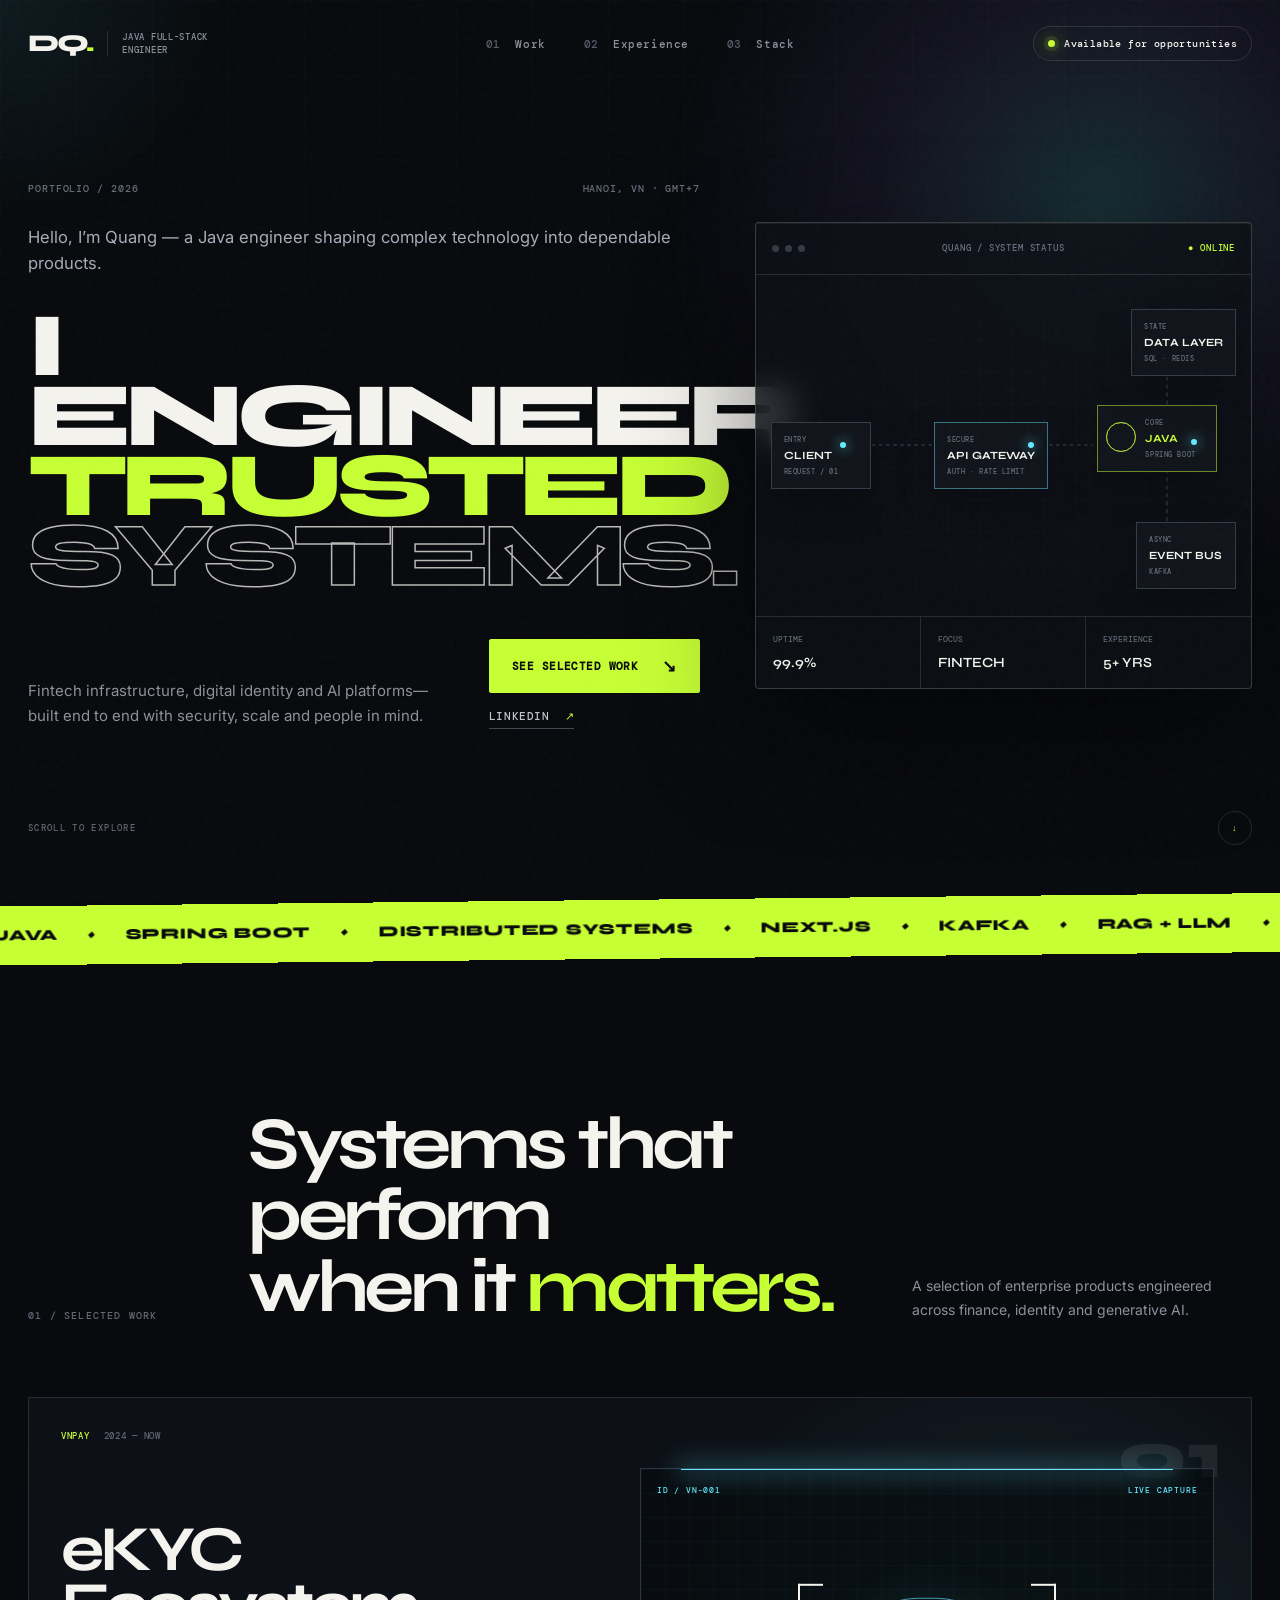
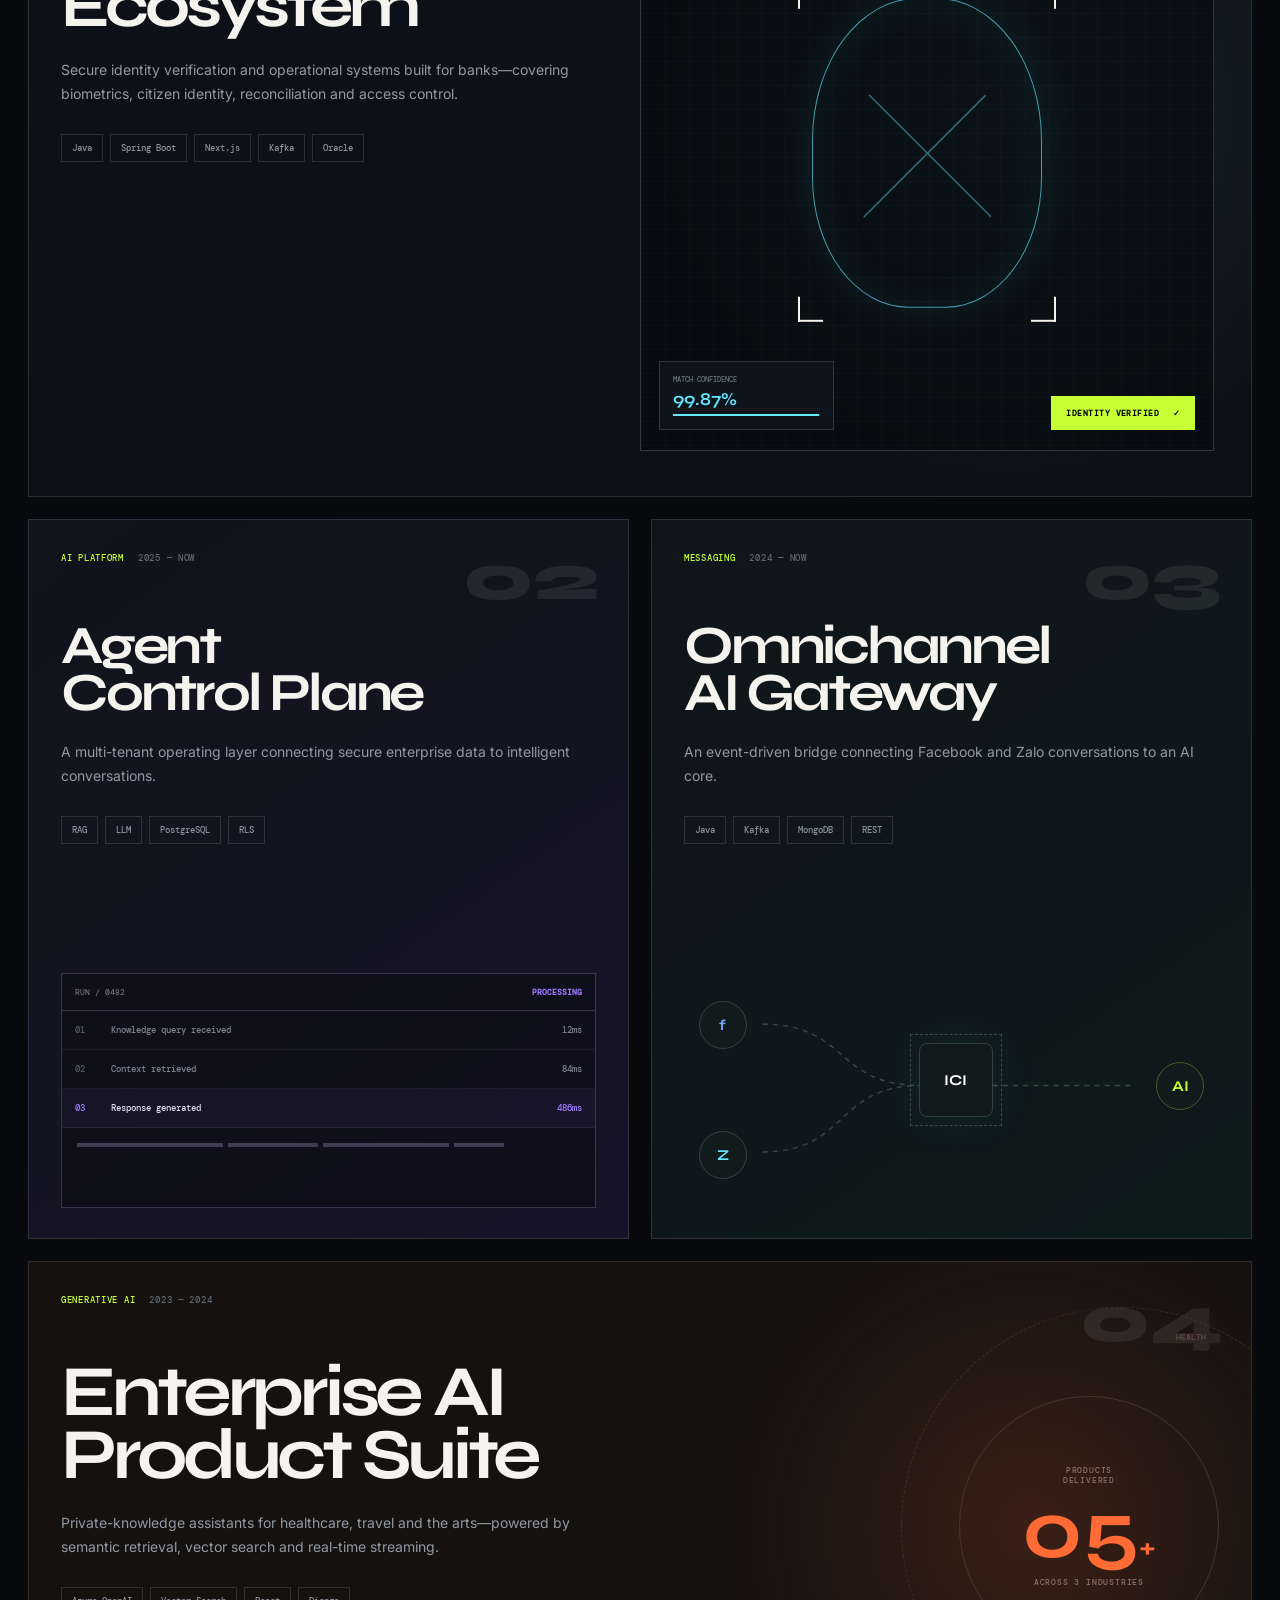
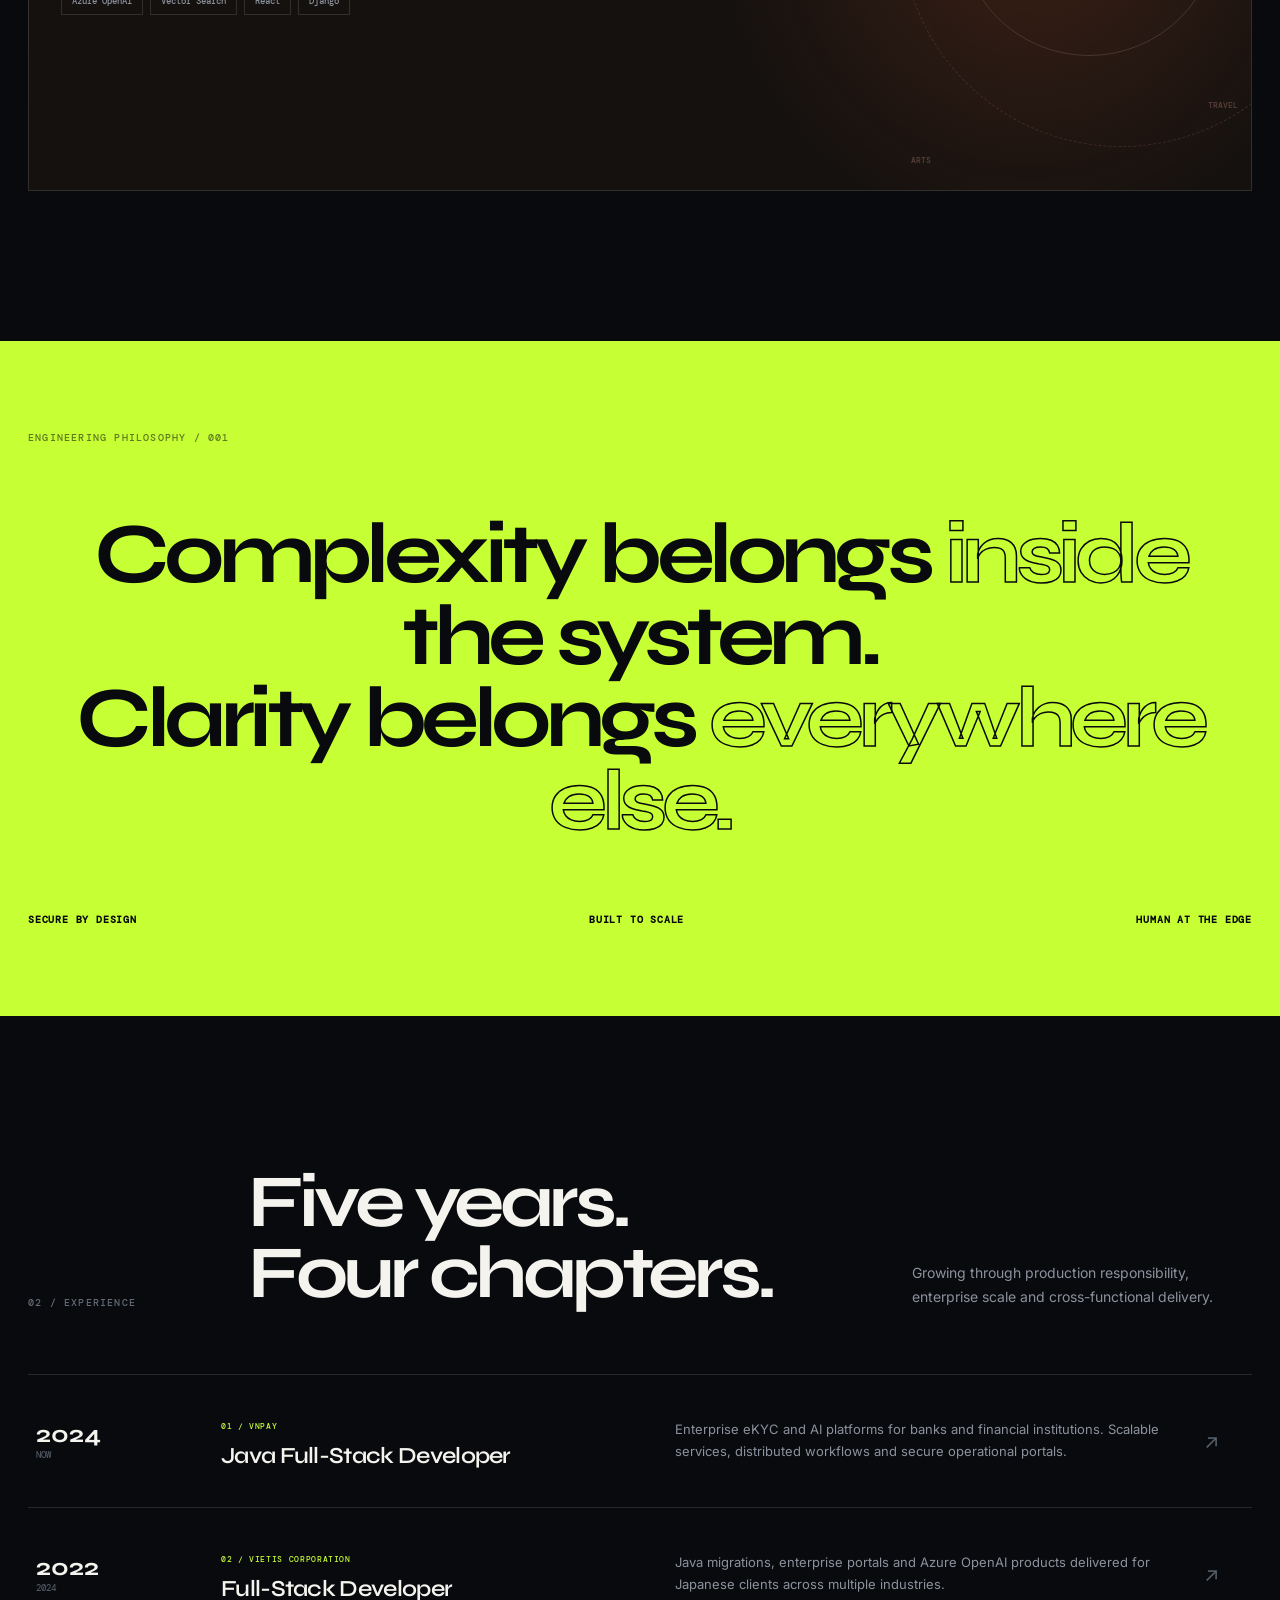
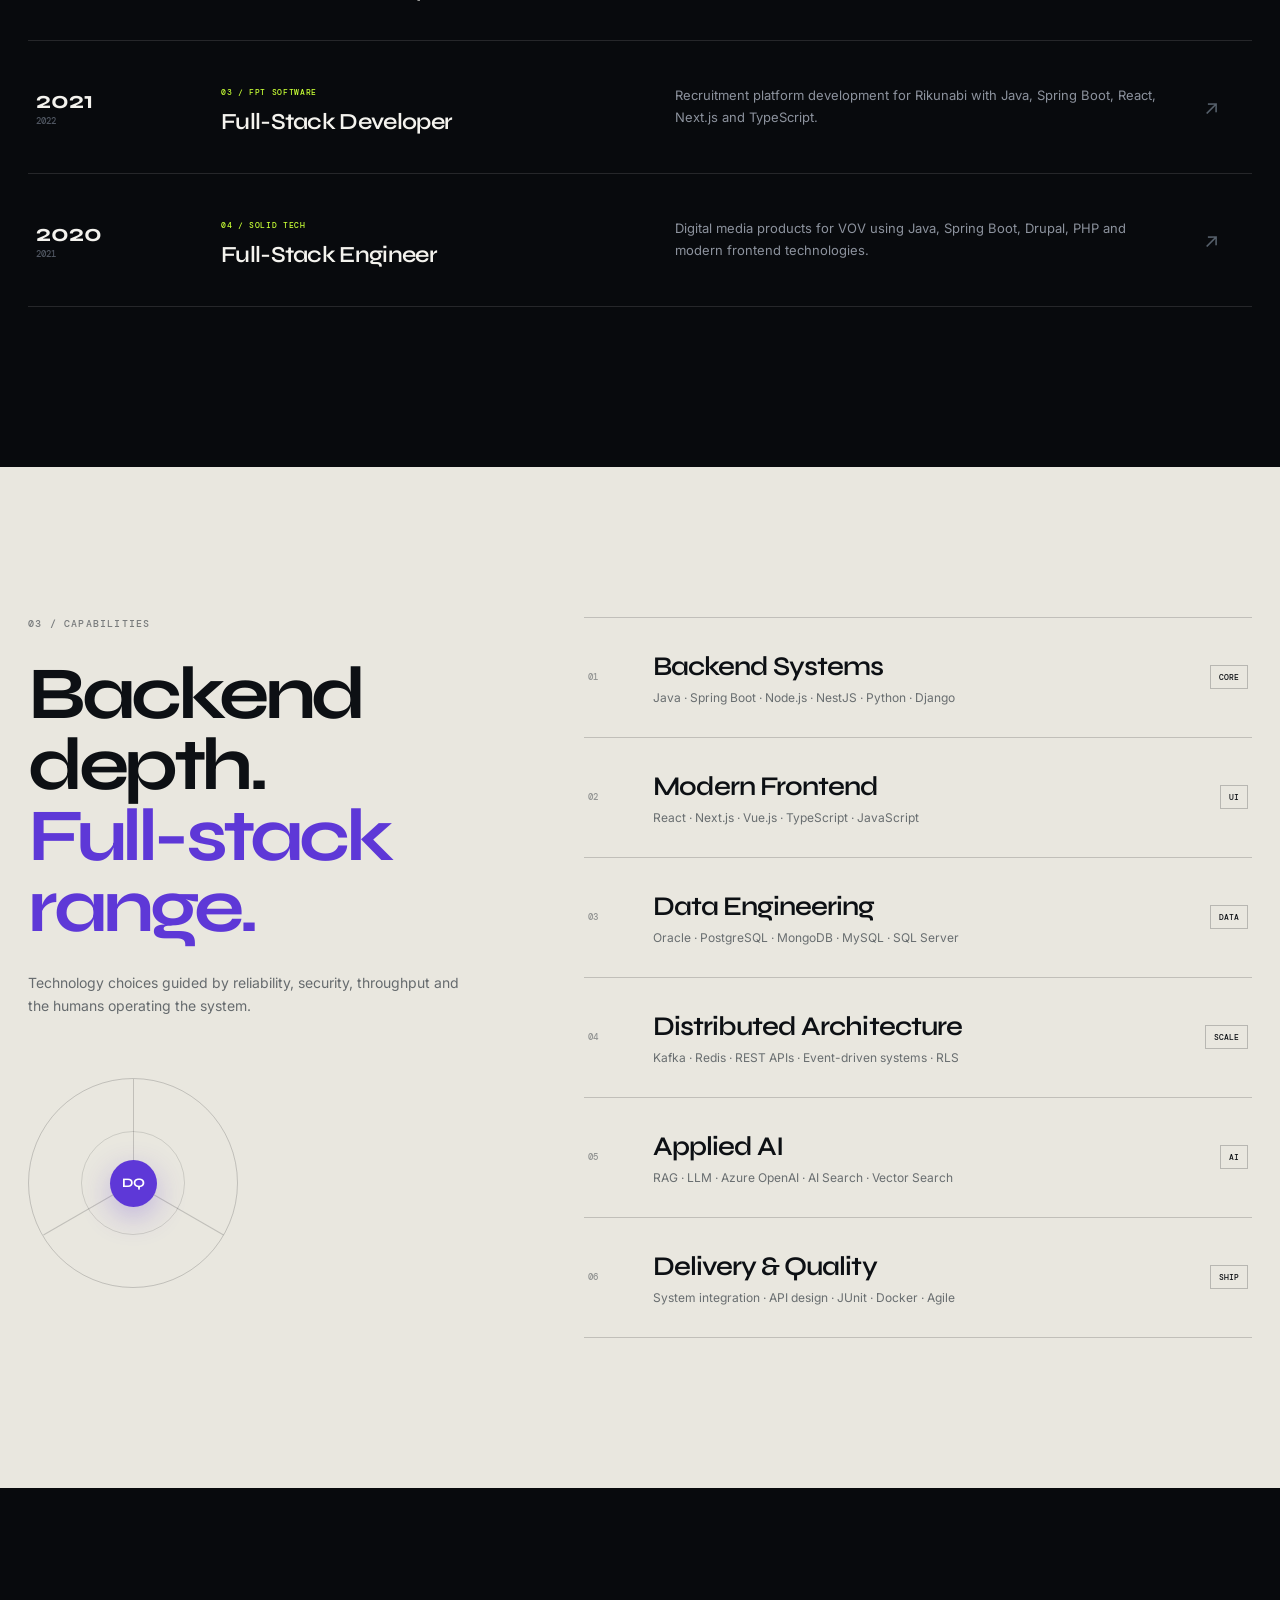
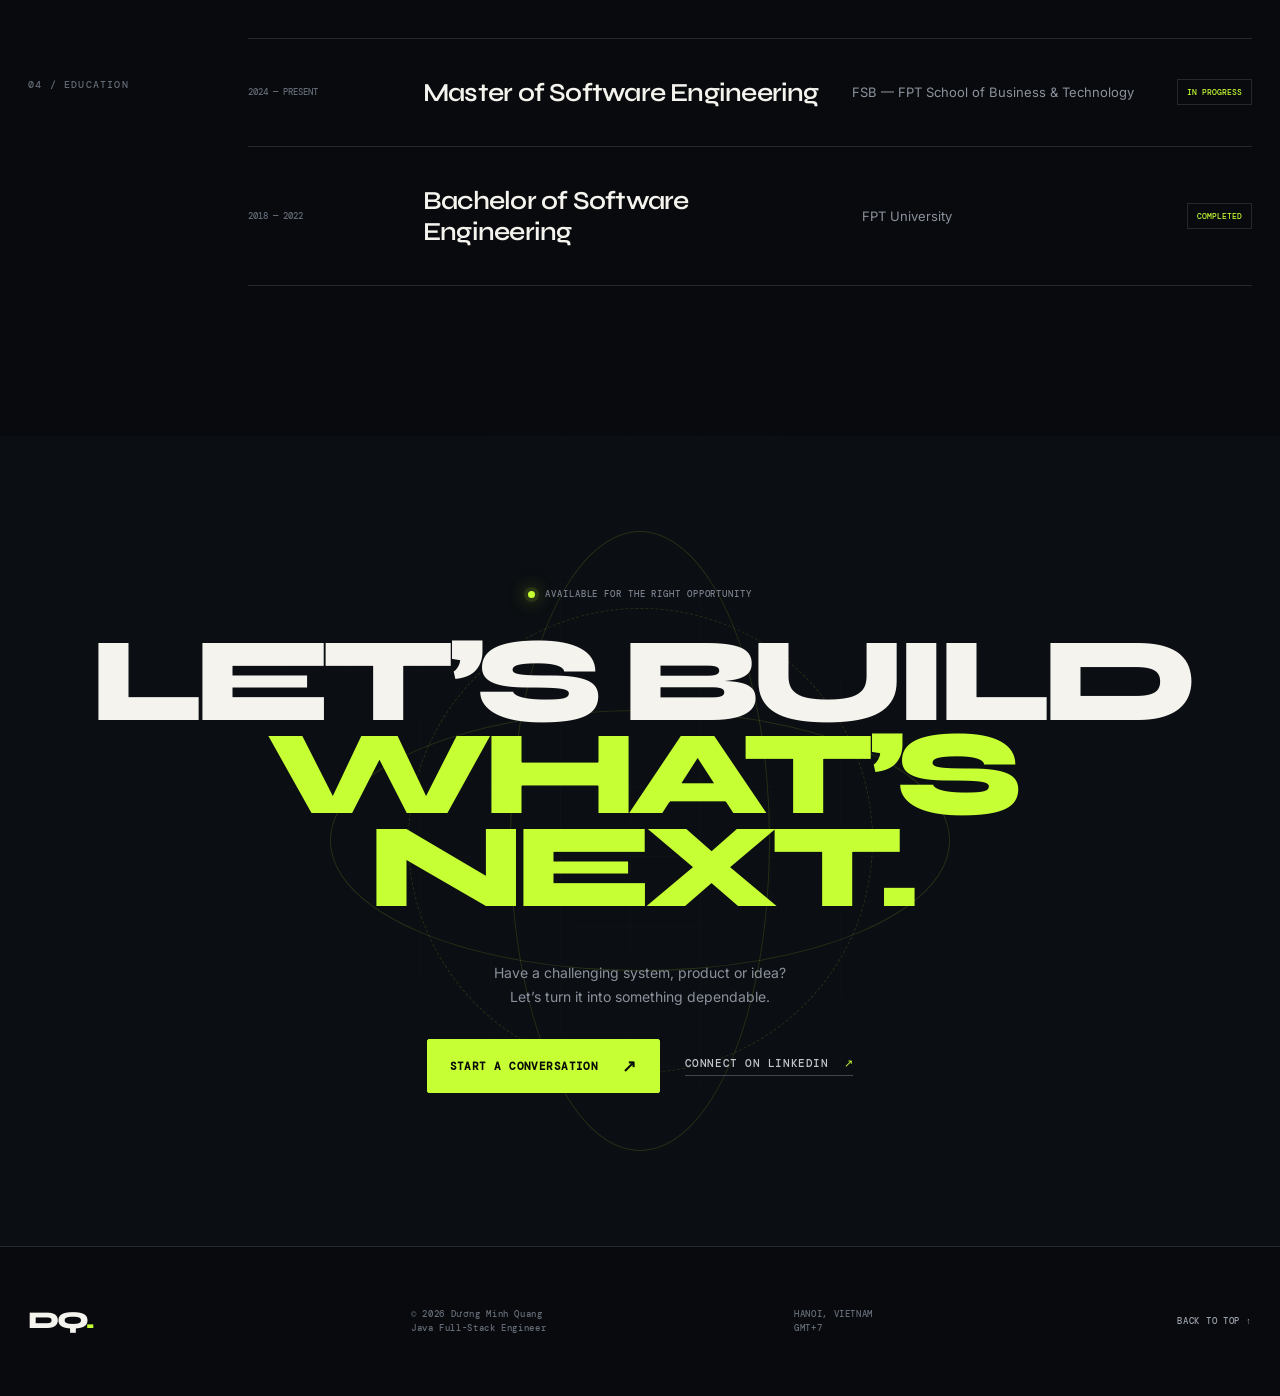
==== index.html @ 8474e2d1 "Redesign portfolio with cinematic system aesthetic" ====
<!doctype html>
<html lang="en">
  <head>
    <meta charset="UTF-8" />
    <meta name="viewport" content="width=device-width, initial-scale=1.0" />
    <meta name="description" content="Portfolio of Dương Minh Quang — a Java Full-Stack Developer building secure fintech, identity, distributed, and AI systems." />
    <meta name="theme-color" content="#080a0d" />
    <meta property="og:title" content="Dương Minh Quang — Java Full-Stack Developer" />
    <meta property="og:description" content="Secure fintech, identity, distributed, and AI systems engineered for the real world." />
    <meta property="og:type" content="website" />
    <title>Dương Minh Quang — Java Full-Stack Developer</title>
    <link rel="preconnect" href="https://fonts.googleapis.com" />
    <link rel="preconnect" href="https://fonts.gstatic.com" crossorigin />
    <link href="https://fonts.googleapis.com/css2?family=DM+Mono:wght@400;500&family=Inter:wght@400;500;600&family=Syne:wght@600;700;800&display=swap" rel="stylesheet" />
    <link rel="stylesheet" href="styles.css" />
    <script src="script.js" defer></script>
  </head>
  <body>
    <a class="skip-link" href="#main">Skip to content</a>
    <div class="scroll-progress" aria-hidden="true"><span></span></div>
    <div class="noise" aria-hidden="true"></div>
    <div class="cursor-glow" aria-hidden="true"></div>

    <header class="site-header">
      <a class="brand" href="#top" aria-label="Dương Minh Quang — back to top">
        <span class="brand__mark">DQ<span>.</span></span>
        <span class="brand__role">Java Full-Stack<br />Engineer</span>
      </a>
      <nav class="nav" aria-label="Primary navigation">
        <a href="#work"><span>01</span> Work</a>
        <a href="#experience"><span>02</span> Experience</a>
        <a href="#capabilities"><span>03</span> Stack</a>
      </nav>
      <a class="availability" href="#contact"><i></i> Available for opportunities</a>
      <button class="menu-button" type="button" aria-expanded="false" aria-controls="mobile-nav" aria-label="Open navigation"><span></span><span></span></button>
      <nav class="mobile-nav" id="mobile-nav" aria-label="Mobile navigation">
        <a href="#work"><span>01</span> Selected work</a>
        <a href="#experience"><span>02</span> Experience</a>
        <a href="#capabilities"><span>03</span> Capabilities</a>
        <a href="#contact"><span>04</span> Contact</a>
      </nav>
    </header>

    <main id="main">
      <section class="hero" id="top">
        <div class="hero__ambient" aria-hidden="true"></div>
        <div class="hero__copy">
          <div class="hero__index reveal"><span>PORTFOLIO / 2026</span><span>HANOI, VN · GMT+7</span></div>
          <p class="hero__intro reveal">Hello, I’m Quang — a Java engineer shaping complex technology into dependable products.</p>
          <h1 class="reveal"><span>I ENGINEER</span><strong>TRUSTED</strong><span class="outline">SYSTEMS.</span></h1>
          <div class="hero__bottom reveal">
            <p>Fintech infrastructure, digital identity and AI platforms—built end to end with security, scale and people in mind.</p>
            <div class="hero__actions">
              <a class="button button--signal" href="#work">See selected work <span>↘</span></a>
              <a class="text-link" href="https://www.linkedin.com/in/d%C6%B0%C6%A1ng-minh-quang-58376118b/" target="_blank" rel="noreferrer">LinkedIn <span>↗</span></a>
            </div>
          </div>
        </div>

        <div class="hero-console reveal" data-tilt>
          <div class="console__bar"><div><i></i><i></i><i></i></div><span>QUANG / SYSTEM STATUS</span><b>● ONLINE</b></div>
          <div class="console__map" aria-hidden="true">
            <div class="map-grid"></div>
            <div class="map-node map-node--client"><small>ENTRY</small><strong>CLIENT</strong><span>REQUEST / 01</span></div>
            <div class="map-node map-node--gateway"><small>SECURE</small><strong>API GATEWAY</strong><span>AUTH · RATE LIMIT</span></div>
            <div class="map-node map-node--core"><div class="core-rings"><i></i><i></i><i></i></div><small>CORE</small><strong>JAVA</strong><span>SPRING BOOT</span></div>
            <div class="map-node map-node--data"><small>STATE</small><strong>DATA LAYER</strong><span>SQL · REDIS</span></div>
            <div class="map-node map-node--events"><small>ASYNC</small><strong>EVENT BUS</strong><span>KAFKA</span></div>
            <svg viewBox="0 0 700 430" preserveAspectRatio="none">
              <path d="M104 214H255"/><path d="M364 214H477"/><path d="M581 183V105H625"/><path d="M581 245V330H625"/>
            </svg>
            <div class="packet packet--one"></div><div class="packet packet--two"></div><div class="packet packet--three"></div>
          </div>
          <div class="console__metrics">
            <div><span>UPTIME</span><strong>99.9%</strong></div><div><span>FOCUS</span><strong>FINTECH</strong></div><div><span>EXPERIENCE</span><strong>5+ YRS</strong></div>
          </div>
        </div>

        <a class="scroll-cue" href="#work"><span>SCROLL TO EXPLORE</span><i>↓</i></a>
      </section>

      <section class="signal-strip" aria-label="Core technologies">
        <div class="signal-strip__track">
          <span>JAVA</span><i>◆</i><span>SPRING BOOT</span><i>◆</i><span>DISTRIBUTED SYSTEMS</span><i>◆</i><span>NEXT.JS</span><i>◆</i><span>KAFKA</span><i>◆</i><span>RAG + LLM</span><i>◆</i><span>JAVA</span><i>◆</i><span>SPRING BOOT</span><i>◆</i><span>DISTRIBUTED SYSTEMS</span><i>◆</i><span>NEXT.JS</span><i>◆</i><span>KAFKA</span><i>◆</i><span>RAG + LLM</span><i>◆</i>
        </div>
      </section>

      <section class="section work" id="work">
        <div class="section-heading reveal">
          <div class="section-heading__index">01 / SELECTED WORK</div>
          <h2>Systems that perform<br />when it <em>matters.</em></h2>
          <p>A selection of enterprise products engineered across finance, identity and generative AI.</p>
        </div>

        <div class="case-list">
          <article class="case case--ekyc reveal" data-tilt>
            <div class="case__number">01</div>
            <div class="case__copy">
              <div class="case__label"><span>VNPAY</span><i>2024 — NOW</i></div>
              <h3>eKYC<br />Ecosystem</h3>
              <p>Secure identity verification and operational systems built for banks—covering biometrics, citizen identity, reconciliation and access control.</p>
              <ul><li>Java</li><li>Spring Boot</li><li>Next.js</li><li>Kafka</li><li>Oracle</li></ul>
            </div>
            <div class="case__visual biometric" aria-hidden="true">
              <div class="biometric__hud"><span>ID / VN-001</span><span>LIVE CAPTURE</span></div>
              <div class="biometric__face"><i></i><i></i><i></i><i></i><div class="face-grid"></div></div>
              <div class="scan-beam"></div>
              <div class="confidence"><span>MATCH CONFIDENCE</span><strong>99.87%</strong><i><b></b></i></div>
              <div class="verified">IDENTITY VERIFIED <strong>✓</strong></div>
            </div>
          </article>

          <div class="case-row">
            <article class="case case--agent reveal" data-tilt>
              <div class="case__number">02</div>
              <div class="case__copy">
                <div class="case__label"><span>AI PLATFORM</span><i>2025 — NOW</i></div>
                <h3>Agent<br />Control Plane</h3>
                <p>A multi-tenant operating layer connecting secure enterprise data to intelligent conversations.</p>
                <ul><li>RAG</li><li>LLM</li><li>PostgreSQL</li><li>RLS</li></ul>
              </div>
              <div class="agent-flow" aria-hidden="true">
                <div class="agent-flow__head"><span>RUN / 0482</span><b>PROCESSING</b></div>
                <div class="flow-row"><i>01</i><span>Knowledge query received</span><b>12ms</b></div>
                <div class="flow-row"><i>02</i><span>Context retrieved</span><b>84ms</b></div>
                <div class="flow-row active"><i>03</i><span>Response generated</span><b>486ms</b></div>
                <div class="flow-output"><span></span><span></span><span></span><span></span></div>
              </div>
            </article>

            <article class="case case--gateway reveal" data-tilt>
              <div class="case__number">03</div>
              <div class="case__copy">
                <div class="case__label"><span>MESSAGING</span><i>2024 — NOW</i></div>
                <h3>Omnichannel<br />AI Gateway</h3>
                <p>An event-driven bridge connecting Facebook and Zalo conversations to an AI core.</p>
                <ul><li>Java</li><li>Kafka</li><li>MongoDB</li><li>REST</li></ul>
              </div>
              <div class="gateway-map" aria-hidden="true">
                <div class="channel channel--fb">f</div><div class="channel channel--zalo">Z</div>
                <div class="gateway-core"><span>ICI</span><i></i></div><div class="channel channel--ai">AI</div>
                <svg viewBox="0 0 500 230"><path d="M65 55C150 55 135 115 220 115"/><path d="M65 180C150 180 135 115 220 115"/><path d="M280 115H430"/></svg>
              </div>
            </article>
          </div>

          <article class="case case--suite reveal" data-tilt>
            <div class="case__number">04</div>
            <div class="case__copy">
              <div class="case__label"><span>GENERATIVE AI</span><i>2023 — 2024</i></div>
              <h3>Enterprise AI<br />Product Suite</h3>
              <p>Private-knowledge assistants for healthcare, travel and the arts—powered by semantic retrieval, vector search and real-time streaming.</p>
              <ul><li>Azure OpenAI</li><li>Vector Search</li><li>React</li><li>Django</li></ul>
            </div>
            <div class="suite-metric"><span>PRODUCTS<br />DELIVERED</span><strong>05<span>+</span></strong><i>ACROSS 3 INDUSTRIES</i></div>
            <div class="suite-orbit" aria-hidden="true"><span>HEALTH</span><span>TRAVEL</span><span>ARTS</span><i></i></div>
          </article>
        </div>
      </section>

      <section class="manifesto">
        <div class="manifesto__label">ENGINEERING PHILOSOPHY / 001</div>
        <p class="reveal">Complexity belongs <em>inside</em> the system.<br />Clarity belongs <em>everywhere else.</em></p>
        <div class="manifesto__foot"><span>SECURE BY DESIGN</span><span>BUILT TO SCALE</span><span>HUMAN AT THE EDGE</span></div>
      </section>

      <section class="section experience" id="experience">
        <div class="section-heading section-heading--compact reveal">
          <div class="section-heading__index">02 / EXPERIENCE</div>
          <h2>Five years.<br />Four chapters.</h2>
          <p>Growing through production responsibility, enterprise scale and cross-functional delivery.</p>
        </div>
        <div class="timeline">
          <article class="timeline__item reveal"><div class="timeline__year">2024<span>NOW</span></div><div class="timeline__company"><small>01 / VNPAY</small><h3>Java Full-Stack Developer</h3></div><p>Enterprise eKYC and AI platforms for banks and financial institutions. Scalable services, distributed workflows and secure operational portals.</p><div class="timeline__arrow">↗</div></article>
          <article class="timeline__item reveal"><div class="timeline__year">2022<span>2024</span></div><div class="timeline__company"><small>02 / VIETIS CORPORATION</small><h3>Full-Stack Developer</h3></div><p>Java migrations, enterprise portals and Azure OpenAI products delivered for Japanese clients across multiple industries.</p><div class="timeline__arrow">↗</div></article>
          <article class="timeline__item reveal"><div class="timeline__year">2021<span>2022</span></div><div class="timeline__company"><small>03 / FPT SOFTWARE</small><h3>Full-Stack Developer</h3></div><p>Recruitment platform development for Rikunabi with Java, Spring Boot, React, Next.js and TypeScript.</p><div class="timeline__arrow">↗</div></article>
          <article class="timeline__item reveal"><div class="timeline__year">2020<span>2021</span></div><div class="timeline__company"><small>04 / SOLID TECH</small><h3>Full-Stack Engineer</h3></div><p>Digital media products for VOV using Java, Spring Boot, Drupal, PHP and modern frontend technologies.</p><div class="timeline__arrow">↗</div></article>
        </div>
      </section>

      <section class="capabilities" id="capabilities">
        <div class="capabilities__sticky">
          <div class="section-heading__index">03 / CAPABILITIES</div>
          <h2>Backend depth.<br /><em>Full-stack range.</em></h2>
          <p>Technology choices guided by reliability, security, throughput and the humans operating the system.</p>
          <div class="radar" aria-hidden="true"><i></i><i></i><i></i><span>DQ</span></div>
        </div>
        <div class="capabilities__list">
          <article class="capability reveal"><span>01</span><div><h3>Backend Systems</h3><p>Java · Spring Boot · Node.js · NestJS · Python · Django</p></div><b>CORE</b></article>
          <article class="capability reveal"><span>02</span><div><h3>Modern Frontend</h3><p>React · Next.js · Vue.js · TypeScript · JavaScript</p></div><b>UI</b></article>
          <article class="capability reveal"><span>03</span><div><h3>Data Engineering</h3><p>Oracle · PostgreSQL · MongoDB · MySQL · SQL Server</p></div><b>DATA</b></article>
          <article class="capability reveal"><span>04</span><div><h3>Distributed Architecture</h3><p>Kafka · Redis · REST APIs · Event-driven systems · RLS</p></div><b>SCALE</b></article>
          <article class="capability reveal"><span>05</span><div><h3>Applied AI</h3><p>RAG · LLM · Azure OpenAI · AI Search · Vector Search</p></div><b>AI</b></article>
          <article class="capability reveal"><span>06</span><div><h3>Delivery & Quality</h3><p>System integration · API design · JUnit · Docker · Agile</p></div><b>SHIP</b></article>
        </div>
      </section>

      <section class="education section">
        <div class="education__label">04 / EDUCATION</div>
        <article class="education__item reveal"><span>2024 — PRESENT</span><h3>Master of Software Engineering</h3><p>FSB — FPT School of Business & Technology</p><i>IN PROGRESS</i></article>
        <article class="education__item reveal"><span>2018 — 2022</span><h3>Bachelor of Software Engineering</h3><p>FPT University</p><i>COMPLETED</i></article>
      </section>

      <section class="contact" id="contact">
        <div class="contact__orb" aria-hidden="true"><i></i><i></i><i></i></div>
        <div class="contact__status"><i></i> AVAILABLE FOR THE RIGHT OPPORTUNITY</div>
        <h2 class="reveal">LET’S BUILD<br /><span>WHAT’S NEXT.</span></h2>
        <p>Have a challenging system, product or idea?<br />Let’s turn it into something dependable.</p>
        <div class="contact__actions">
          <a class="button button--signal" href="mailto:minhquang.17820@gmail.com">Start a conversation <span>↗</span></a>
          <a class="text-link" href="https://www.linkedin.com/in/d%C6%B0%C6%A1ng-minh-quang-58376118b/" target="_blank" rel="noreferrer">Connect on LinkedIn <span>↗</span></a>
        </div>
      </section>
    </main>

    <footer class="footer"><a class="brand__mark" href="#top">DQ<span>.</span></a><p>© <span id="year"></span> Dương Minh Quang<br />Java Full-Stack Engineer</p><p>HANOI, VIETNAM<br />GMT+7</p><a href="#top">BACK TO TOP ↑</a></footer>
  </body>
</html>
---- styles.css ----
:root {
  --bg: #080a0d;
  --panel: #101318;
  --panel-2: #151920;
  --text: #f4f3ee;
  --muted: #8c929d;
  --signal: #c7ff35;
  --cyan: #65e8ff;
  --violet: #9e7bff;
  --orange: #ff6b35;
  --line: rgba(255,255,255,.12);
  --font-display: "Syne", sans-serif;
  --font-body: "Inter", sans-serif;
  --font-mono: "DM Mono", monospace;
}

* { box-sizing: border-box; }
html { scroll-behavior: smooth; background: var(--bg); }
body { margin: 0; color: var(--text); background: var(--bg); font-family: var(--font-body); overflow-x: hidden; }
body.menu-open { overflow: hidden; }
a { color: inherit; text-decoration: none; }
button { color: inherit; font: inherit; }
h1,h2,h3,p { margin-top: 0; }
::selection { color: var(--bg); background: var(--signal); }

.skip-link { position: fixed; top: 10px; left: 10px; z-index: 1000; padding: 12px 16px; color: var(--bg); background: var(--signal); transform: translateY(-160%); }
.skip-link:focus { transform: none; }
.noise { position: fixed; inset: 0; z-index: 99; pointer-events: none; opacity: .03; background-image: url("data:image/svg+xml,%3Csvg viewBox='0 0 180 180' xmlns='http://www.w3.org/2000/svg'%3E%3Cfilter id='n'%3E%3CfeTurbulence type='fractalNoise' baseFrequency='.9' numOctaves='4' stitchTiles='stitch'/%3E%3C/filter%3E%3Crect width='100%25' height='100%25' filter='url(%23n)' opacity='.7'/%3E%3C/svg%3E"); }
.cursor-glow { position: fixed; width: 520px; height: 520px; z-index: 0; border-radius: 50%; background: radial-gradient(circle, rgba(101,232,255,.075), transparent 65%); pointer-events: none; transform: translate(-50%,-50%); transition: opacity .3s; }
.scroll-progress { position: fixed; top: 0; left: 0; right: 0; height: 2px; z-index: 101; background: transparent; }
.scroll-progress span { display: block; width: 0; height: 100%; background: linear-gradient(90deg,var(--signal),var(--cyan)); }

.site-header { position: fixed; top: 0; left: 0; right: 0; height: 88px; padding: 0 max(28px, calc((100vw - 1440px)/2)); z-index: 50; display: grid; grid-template-columns: 1fr auto 1fr; align-items: center; border-bottom: 1px solid transparent; transition: background .3s, border-color .3s, height .3s; }
.site-header.is-scrolled { height: 72px; background: rgba(8,10,13,.78); border-color: var(--line); backdrop-filter: blur(18px); }
.brand { display: flex; align-items: center; gap: 14px; width: max-content; }
.brand__mark { font: 800 24px/1 var(--font-display); letter-spacing: -.08em; }
.brand__mark span { color: var(--signal); }
.brand__role { padding-left: 14px; border-left: 1px solid var(--line); color: var(--muted); font: 500 9px/1.35 var(--font-mono); letter-spacing: .08em; text-transform: uppercase; }
.nav { display: flex; gap: 38px; }
.nav a { color: var(--muted); font: 500 11px var(--font-mono); letter-spacing: .05em; transition: color .2s; }
.nav a span { margin-right: 7px; color: #555d69; }
.nav a:hover { color: var(--signal); }
.availability { justify-self: end; display: flex; align-items: center; gap: 9px; padding: 10px 14px; border: 1px solid var(--line); border-radius: 999px; font: 500 10px var(--font-mono); letter-spacing: .04em; }
.availability i, .contact__status i { width: 7px; height: 7px; border-radius: 50%; background: var(--signal); box-shadow: 0 0 0 4px rgba(199,255,53,.1), 0 0 18px var(--signal); animation: pulse 2s infinite; }
.menu-button,.mobile-nav { display: none; }

.hero { position: relative; min-height: 100svh; padding: 138px max(28px,calc((100vw - 1440px)/2)) 55px; display: grid; grid-template-columns: 1fr minmax(430px,.74fr); grid-template-rows: 1fr auto; gap: 38px 55px; overflow: hidden; isolation: isolate; }
.hero::before { content: ""; position: absolute; inset: 0; z-index: -2; opacity: .24; background-image: linear-gradient(rgba(255,255,255,.08) 1px,transparent 1px),linear-gradient(90deg,rgba(255,255,255,.08) 1px,transparent 1px); background-size: 76px 76px; mask-image: linear-gradient(to bottom,black,transparent 85%); }
.hero__ambient { position: absolute; z-index: -1; width: 900px; height: 900px; right: -270px; top: -240px; border-radius: 50%; background: radial-gradient(circle at 50%,rgba(101,232,255,.16),rgba(158,123,255,.08) 35%,transparent 69%); filter: blur(5px); }
.hero__copy { align-self: center; min-width: 0; }
.hero__index { display: flex; justify-content: space-between; max-width: 680px; margin-bottom: 30px; color: #666e7a; font: 500 10px var(--font-mono); letter-spacing: .09em; }
.hero__intro { max-width: 650px; margin-bottom: 34px; color: #a6adb8; font-size: clamp(15px,1.3vw,19px); line-height: 1.55; }
.hero h1 { margin: 0; font: 800 clamp(65px,7.1vw,124px)/.77 var(--font-display); letter-spacing: -.075em; }
.hero h1 span,.hero h1 strong { display: block; }
.hero h1 strong { color: var(--signal); font-weight: 800; }
.hero h1 .outline { color: transparent; -webkit-text-stroke: 1.5px rgba(244,243,238,.75); }
.hero__bottom { display: grid; grid-template-columns: minmax(260px,520px) auto; gap: 30px; align-items: end; margin-top: 48px; }
.hero__bottom > p { margin: 0; color: var(--muted); font-size: 15px; line-height: 1.65; }
.hero__actions { display: flex; flex-direction: column; align-items: flex-start; gap: 16px; }
.button { display: inline-flex; min-height: 54px; padding: 0 22px; align-items: center; justify-content: center; gap: 24px; border: 1px solid var(--line); border-radius: 2px; font: 600 11px var(--font-mono); letter-spacing: .04em; text-transform: uppercase; transition: transform .2s,box-shadow .2s,background .2s; }
.button span { font-size: 17px; }
.button--signal { color: #0a0d08; background: var(--signal); border-color: var(--signal); box-shadow: 0 0 0 rgba(199,255,53,0); }
.button--signal:hover { transform: translateY(-3px); box-shadow: 0 12px 40px rgba(199,255,53,.17); }
.text-link { padding-bottom: 5px; border-bottom: 1px solid #414750; color: #c1c5cc; font: 500 11px var(--font-mono); text-transform: uppercase; letter-spacing: .05em; }
.text-link span { margin-left: 8px; color: var(--signal); }

.hero-console { align-self: center; position: relative; border: 1px solid rgba(255,255,255,.18); border-radius: 4px; background: rgba(13,16,21,.82); box-shadow: 0 45px 120px rgba(0,0,0,.45),inset 0 1px rgba(255,255,255,.06); backdrop-filter: blur(16px); transform-style: preserve-3d; transition: transform .15s ease-out; }
.console__bar { height: 52px; padding: 0 16px; display: grid; grid-template-columns: 1fr auto 1fr; align-items: center; border-bottom: 1px solid var(--line); color: #68717f; font: 500 9px var(--font-mono); letter-spacing: .09em; }
.console__bar div { display: flex; gap: 6px; }
.console__bar i { width: 7px; height: 7px; border-radius: 50%; background: #343a44; }
.console__bar b { justify-self: end; color: var(--signal); font-weight: 500; }
.console__map { position: relative; aspect-ratio: 1.45; overflow: hidden; }
.map-grid { position: absolute; inset: 0; opacity: .17; background-image: linear-gradient(rgba(255,255,255,.12) 1px,transparent 1px),linear-gradient(90deg,rgba(255,255,255,.12) 1px,transparent 1px); background-size: 32px 32px; mask-image: radial-gradient(circle,black,transparent 82%); }
.console__map svg,.gateway-map svg { position: absolute; inset: 0; width: 100%; height: 100%; fill: none; stroke: #3f4855; stroke-width: 1.4; stroke-dasharray: 5 5; }
.map-node { position: absolute; z-index: 2; padding: 12px; min-width: 100px; border: 1px solid #343c47; background: #11151b; box-shadow: 0 15px 35px rgba(0,0,0,.25); }
.map-node small,.map-node span { display: block; color: #666f7c; font: 500 7px var(--font-mono); letter-spacing: .08em; }
.map-node strong { display: block; margin: 5px 0; font: 700 11px var(--font-display); }
.map-node--client { left: 3%; top: 43%; }
.map-node--gateway { left: 36%; top: 43%; border-color: rgba(101,232,255,.45); }
.map-node--core { left: 69%; top: 38%; min-width: 120px; padding-left: 47px; border-color: rgba(199,255,53,.5); }
.map-node--core strong { color: var(--signal); }
.map-node--data { right: 3%; top: 10%; }
.map-node--events { right: 3%; bottom: 8%; }
.core-rings { position: absolute; left: 8px; top: 16px; width: 30px; height: 30px; }
.core-rings i { position: absolute; inset: 0; border: 1px solid rgba(199,255,53,.45); border-radius: 50%; animation: rings 2.4s infinite; }
.core-rings i:nth-child(2){animation-delay:.8s}.core-rings i:nth-child(3){animation-delay:1.6s}
.packet { position: absolute; z-index: 3; width: 6px; height: 6px; border-radius: 50%; background: var(--cyan); box-shadow: 0 0 12px var(--cyan); }
.packet--one { left: 17%; top: 49%; animation: packetX 2.8s infinite; }.packet--two { left: 55%; top: 49%; animation: packetX2 2.2s .4s infinite; }.packet--three { right: 11%; top: 48%; animation: packetY 2.6s .7s infinite; }
.console__metrics { display: grid; grid-template-columns: repeat(3,1fr); border-top: 1px solid var(--line); }
.console__metrics div { padding: 17px; border-right: 1px solid var(--line); }
.console__metrics div:last-child { border: 0; }
.console__metrics span { display: block; margin-bottom: 7px; color: #5f6875; font: 500 8px var(--font-mono); }
.console__metrics strong { font: 600 14px var(--font-display); }
.scroll-cue { grid-column: 1/-1; display: flex; justify-content: space-between; align-items: center; color: #5f6670; font: 500 9px var(--font-mono); letter-spacing: .15em; }
.scroll-cue i { display:grid;place-items:center;width:34px;height:34px;border:1px solid var(--line);border-radius:50%;font-style:normal;color:var(--signal);animation:bob 2s infinite; }

.signal-strip { padding: 20px 0; overflow: hidden; color: var(--bg); background: var(--signal); transform: rotate(-.6deg) scale(1.01); }
.signal-strip__track { display: flex; width: max-content; align-items: center; gap: 30px; animation: marquee 28s linear infinite; }
.signal-strip span { font: 800 15px var(--font-display); letter-spacing: .04em; }
.signal-strip i { font-size: 7px; }

.section { width: min(1440px,calc(100% - 56px)); margin: 0 auto; padding: 150px 0; }
.section-heading { display: grid; grid-template-columns: 180px 1fr 340px; gap: 40px; align-items: end; margin-bottom: 75px; }
.section-heading__index,.education__label,.manifesto__label { color: #626a76; font: 500 10px var(--font-mono); letter-spacing: .12em; }
.section-heading h2,.capabilities h2 { margin: 0; font: 700 clamp(44px,5.8vw,88px)/.96 var(--font-display); letter-spacing: -.06em; }
.section-heading h2 em,.capabilities h2 em { color: var(--signal); font-style: normal; }
.section-heading > p { margin: 0; color: var(--muted); font-size: 14px; line-height: 1.7; }
.case-list { display: flex; flex-direction: column; gap: 22px; }
.case-row { display: grid; grid-template-columns: repeat(2,1fr); gap: 22px; }
.case { position: relative; min-height: 670px; padding: 32px; overflow: hidden; border: 1px solid var(--line); background: var(--panel); transform-style: preserve-3d; transition: border-color .25s,transform .15s ease-out; }
.case:hover { border-color: rgba(255,255,255,.28); }
.case__number { position: absolute; top: 25px; right: 29px; color: rgba(255,255,255,.08); font: 800 66px/1 var(--font-display); }
.case__copy { position: relative; z-index: 3; max-width: 600px; }
.case__label { display: flex; gap: 14px; align-items: center; margin-bottom: 80px; font: 500 9px var(--font-mono); letter-spacing: .08em; }
.case__label span { color: var(--signal); }.case__label i { color: #5e6672;font-style:normal; }
.case h3 { margin-bottom: 24px; font: 700 clamp(44px,5vw,76px)/.88 var(--font-display); letter-spacing: -.06em; }
.case__copy > p { max-width: 540px; color: #9299a4; font-size: 14px; line-height: 1.7; }
.case ul { display:flex;flex-wrap:wrap;gap:7px;margin:28px 0 0;padding:0;list-style:none; }
.case li { padding:7px 10px;border:1px solid var(--line);color:#89919c;font:500 9px var(--font-mono); }
.case--ekyc { min-height: 700px; background: radial-gradient(circle at 80% 45%,rgba(101,232,255,.10),transparent 35%),#0d1117; }
.case--ekyc .case__copy { width: 47%; }
.biometric { position:absolute;top:70px;right:3%;bottom:45px;width:47%;border:1px solid #2d3742;background:rgba(6,10,14,.7); }
.biometric::before { content:"";position:absolute;inset:0;opacity:.22;background-image:linear-gradient(rgba(101,232,255,.15) 1px,transparent 1px),linear-gradient(90deg,rgba(101,232,255,.15) 1px,transparent 1px);background-size:24px 24px; }
.biometric__hud { position:absolute;z-index:3;top:16px;left:16px;right:16px;display:flex;justify-content:space-between;color:var(--cyan);font:500 8px var(--font-mono);letter-spacing:.1em; }
.biometric__face { position:absolute;width:230px;height:310px;left:50%;top:50%;transform:translate(-50%,-52%);border:1px solid rgba(101,232,255,.65);border-radius:46% 46% 42% 42%;box-shadow:inset 0 0 50px rgba(101,232,255,.06),0 0 50px rgba(101,232,255,.08); }
.biometric__face > i { position:absolute;width:25px;height:25px;border-color:var(--cyan); }
.biometric__face > i:nth-child(1){left:-15px;top:-15px;border-left:2px solid;border-top:2px solid}.biometric__face > i:nth-child(2){right:-15px;top:-15px;border-right:2px solid;border-top:2px solid}.biometric__face > i:nth-child(3){left:-15px;bottom:-15px;border-left:2px solid;border-bottom:2px solid}.biometric__face > i:nth-child(4){right:-15px;bottom:-15px;border-right:2px solid;border-bottom:2px solid}
.face-grid { position:absolute;inset:16%;opacity:.5;background:linear-gradient(135deg,transparent 49.5%,var(--cyan) 50%,transparent 50.5%),linear-gradient(45deg,transparent 49.5%,var(--cyan) 50%,transparent 50.5%);clip-path:polygon(50% 0,92% 25%,100% 72%,70% 100%,30% 100%,0 72%,8% 25%); }
.scan-beam { position:absolute;z-index:2;left:7%;right:7%;height:1px;background:var(--cyan);box-shadow:0 0 25px 5px rgba(101,232,255,.35);animation:scan 3.5s ease-in-out infinite; }
.confidence { position:absolute;left:18px;bottom:20px;width:175px;padding:13px;background:#0e141b;border:1px solid #2a3642; }
.confidence span { display:block;color:#687481;font:500 7px var(--font-mono); }.confidence strong { display:block;margin:4px 0;color:var(--cyan);font:600 18px var(--font-display); }.confidence i { display:block;height:2px;background:#29323c; }.confidence b { display:block;width:99%;height:100%;background:var(--cyan); }
.verified { position:absolute;right:18px;bottom:20px;padding:12px 15px;color:var(--bg);background:var(--signal);font:600 8px var(--font-mono);letter-spacing:.06em; }.verified strong { margin-left:8px; }
.case-row .case { min-height: 720px; }
.case-row .case h3 { font-size: clamp(42px,4.2vw,65px); }
.case-row .case__label { margin-bottom: 58px; }
.case--agent { background:linear-gradient(145deg,#11141b,#171329); }
.agent-flow { position:absolute;left:32px;right:32px;bottom:30px;height:235px;border:1px solid #39334e;background:rgba(11,10,19,.5); }
.agent-flow__head { display:flex;justify-content:space-between;padding:13px;border-bottom:1px solid #39334e;color:#736c83;font:500 8px var(--font-mono); }.agent-flow__head b { color:var(--violet); }
.flow-row { display:grid;grid-template-columns:28px 1fr auto;gap:8px;padding:13px;border-bottom:1px solid rgba(255,255,255,.06);color:#7d8290;font:500 9px var(--font-mono); }.flow-row i{color:#515766;font-style:normal}.flow-row b{font-weight:500}.flow-row.active{color:#e2ddf2;background:rgba(158,123,255,.06)}.flow-row.active i,.flow-row.active b{color:var(--violet)}
.flow-output { display:flex;gap:5px;padding:15px; }.flow-output span{height:4px;background:#403a53;animation:type 1.8s infinite}.flow-output span:nth-child(1){width:29%}.flow-output span:nth-child(2){width:18%;animation-delay:.2s}.flow-output span:nth-child(3){width:25%;animation-delay:.4s}.flow-output span:nth-child(4){width:10%;animation-delay:.6s}
.case--gateway { background:linear-gradient(145deg,#10151a,#0d1a1a); }
.gateway-map { position:absolute;left:25px;right:25px;bottom:35px;height:235px; }
.gateway-map svg { stroke:#344845; }
.channel,.gateway-core { position:absolute;z-index:2;display:grid;place-items:center;border:1px solid #35403f;background:#111b1b;font:700 15px var(--font-display); }
.channel{width:48px;height:48px;border-radius:50%}.channel--fb{left:4%;top:14%;color:#79a6ff}.channel--zalo{left:4%;bottom:10%;color:var(--cyan)}.channel--ai{right:4%;top:40%;color:var(--signal);border-color:#4b5b30}.gateway-core{left:44%;top:32%;width:74px;height:74px;border-radius:8px;color:#fff;box-shadow:0 0 45px rgba(101,232,255,.08)}.gateway-core i{position:absolute;inset:-10px;border:1px dashed #354c49;animation:rotate 12s linear infinite}
.case--suite { min-height:530px;background:radial-gradient(circle at 82% 50%,rgba(255,107,53,.16),transparent 30%),#15110f;display:grid;grid-template-columns:1fr auto; }
.case--suite .case__copy { max-width:630px; }.case--suite .case__label{margin-bottom:55px}.case--suite h3{font-size:clamp(48px,5.6vw,82px)}
.suite-metric { align-self:center;justify-self:end;width:260px;height:260px;border:1px solid #49352e;border-radius:50%;display:flex;flex-direction:column;align-items:center;justify-content:center;text-align:center;position:relative;z-index:2; }.suite-metric > span,.suite-metric > i{color:#8f766d;font:500 8px var(--font-mono);font-style:normal;letter-spacing:.1em}.suite-metric strong{margin:5px 0;color:var(--orange);font:700 82px/1 var(--font-display)}.suite-metric strong span{font-size:30px}.suite-orbit{position:absolute;right:0;top:0;width:420px;height:100%;opacity:.45}.suite-orbit i{position:absolute;width:440px;height:440px;right:-90px;top:45px;border:1px dashed #6a4538;border-radius:50%;animation:rotate 35s linear infinite}.suite-orbit span{position:absolute;z-index:2;color:#a67b6d;font:500 8px var(--font-mono)}.suite-orbit span:nth-child(1){right:45px;top:70px}.suite-orbit span:nth-child(2){right:13px;bottom:80px}.suite-orbit span:nth-child(3){left:80px;bottom:25px}

.manifesto { min-height:670px;padding:90px max(28px,calc((100vw - 1440px)/2));display:flex;flex-direction:column;justify-content:space-between;color:var(--bg);background:var(--signal); }
.manifesto__label{color:rgba(8,10,13,.55)}.manifesto p{align-self:center;margin:70px 0;font:700 clamp(45px,6.7vw,105px)/.96 var(--font-display);letter-spacing:-.065em;text-align:center}.manifesto p em{font-style:normal;color:transparent;-webkit-text-stroke:1.5px var(--bg)}.manifesto__foot{display:flex;justify-content:space-between;font:600 10px var(--font-mono);letter-spacing:.08em}

.section-heading--compact { margin-bottom:65px; }
.experience { padding-bottom:160px; }
.timeline { border-top:1px solid var(--line); }
.timeline__item { display:grid;grid-template-columns:150px minmax(280px,.85fr) 1fr 40px;gap:35px;align-items:center;padding:38px 8px;border-bottom:1px solid var(--line);transition:background .25s,padding .25s; }
.timeline__item:hover{padding-left:24px;padding-right:24px;background:#0d1014}.timeline__year{font:700 24px var(--font-display)}.timeline__year span{display:block;color:#505762;font:500 9px var(--font-mono)}.timeline__company small{color:var(--signal);font:500 8px var(--font-mono);letter-spacing:.08em}.timeline__company h3{margin:9px 0 0;font:600 23px var(--font-display);letter-spacing:-.03em}.timeline__item>p{margin:0;color:var(--muted);font-size:13px;line-height:1.65}.timeline__arrow{color:#56606b;font-size:20px;transition:color .2s,transform .2s}.timeline__item:hover .timeline__arrow{color:var(--signal);transform:translate(3px,-3px)}

.capabilities { display:grid;grid-template-columns:.8fr 1.2fr;gap:110px;padding:150px max(28px,calc((100vw - 1440px)/2));background:#e9e7df;color:#0d1014; }
.capabilities__sticky{position:sticky;top:120px;align-self:start}.capabilities .section-heading__index{color:#797c7d}.capabilities h2{margin:28px 0}.capabilities h2 em{color:#5e38d7}.capabilities__sticky>p{max-width:470px;color:#666b6e;font-size:14px;line-height:1.7}.radar{position:relative;width:210px;height:210px;margin-top:60px;border:1px solid rgba(13,16,20,.18);border-radius:50%;display:grid;place-items:center}.radar:before,.radar:after{content:"";position:absolute;border:1px solid rgba(13,16,20,.13);border-radius:50%}.radar:before{inset:25%}.radar:after{inset:43%}.radar i{position:absolute;left:50%;top:0;bottom:50%;width:1px;background:rgba(13,16,20,.18);transform-origin:bottom}.radar i:nth-child(2){transform:rotate(120deg)}.radar i:nth-child(3){transform:rotate(240deg)}.radar span{position:relative;z-index:2;width:47px;height:47px;display:grid;place-items:center;color:white;background:#5e38d7;border-radius:50%;font:700 13px var(--font-display);box-shadow:0 10px 30px rgba(94,56,215,.3)}
.capabilities__list{border-top:1px solid rgba(13,16,20,.18)}.capability{display:grid;grid-template-columns:40px 1fr auto;gap:25px;align-items:center;padding:32px 4px;border-bottom:1px solid rgba(13,16,20,.18);transition:padding .2s,background .2s}.capability:hover{padding-left:18px;padding-right:18px;background:rgba(255,255,255,.45)}.capability>span{color:#929493;font:500 9px var(--font-mono)}.capability h3{margin:0 0 8px;font:600 27px var(--font-display);letter-spacing:-.035em}.capability p{margin:0;color:#696e70;font-size:12px}.capability>b{padding:6px 8px;border:1px solid rgba(13,16,20,.22);font:500 8px var(--font-mono)}

.education { display:grid;grid-template-columns:180px 1fr;gap:0 40px; }.education__label{grid-row:1/3;padding-top:40px}.education__item{display:grid;grid-template-columns:150px 1fr 300px auto;gap:25px;align-items:center;padding:38px 0;border-top:1px solid var(--line)}.education__item:last-child{border-bottom:1px solid var(--line)}.education__item>span{color:#626a76;font:500 9px var(--font-mono)}.education__item h3{margin:0;font:600 26px var(--font-display);letter-spacing:-.03em}.education__item p{margin:0;color:var(--muted);font-size:13px}.education__item i{padding:7px 9px;border:1px solid var(--line);color:var(--signal);font:500 8px var(--font-mono);font-style:normal}

.contact { position:relative;min-height:810px;padding:130px 28px;display:flex;flex-direction:column;align-items:center;justify-content:center;text-align:center;overflow:hidden;background:#0b0e12; }.contact:before{content:"";position:absolute;inset:0;opacity:.12;background-image:linear-gradient(rgba(255,255,255,.12) 1px,transparent 1px),linear-gradient(90deg,rgba(255,255,255,.12) 1px,transparent 1px);background-size:70px 70px;mask-image:radial-gradient(circle,black,transparent 78%)}.contact__orb{position:absolute;width:620px;height:620px;display:grid;place-items:center}.contact__orb i{position:absolute;border:1px solid rgba(199,255,53,.14);border-radius:50%;animation:orb 8s ease-in-out infinite}.contact__orb i:nth-child(1){width:100%;height:42%}.contact__orb i:nth-child(2){width:42%;height:100%;animation-delay:-2.5s}.contact__orb i:nth-child(3){width:75%;height:75%;border-style:dashed;animation:rotate 40s linear infinite}.contact__status{position:relative;z-index:2;display:flex;align-items:center;gap:10px;margin-bottom:35px;color:#79818d;font:500 9px var(--font-mono);letter-spacing:.1em}.contact h2{position:relative;z-index:2;margin:0;font:800 clamp(62px,9.4vw,150px)/.77 var(--font-display);letter-spacing:-.075em}.contact h2 span{color:var(--signal)}.contact>p{position:relative;z-index:2;margin:48px 0 30px;color:var(--muted);font-size:14px;line-height:1.7}.contact__actions{position:relative;z-index:2;display:flex;align-items:center;gap:25px}
.footer{min-height:150px;padding:35px max(28px,calc((100vw - 1440px)/2));display:grid;grid-template-columns:1fr 1fr 1fr auto;gap:30px;align-items:center;border-top:1px solid var(--line)}.footer p{margin:0;color:#646c78;font:500 9px/1.6 var(--font-mono);letter-spacing:.07em}.footer>a:last-child{color:#9ba1aa;font:500 9px var(--font-mono);letter-spacing:.08em}

.reveal{opacity:0;transform:translateY(32px);transition:opacity .75s cubic-bezier(.22,1,.36,1),transform .75s cubic-bezier(.22,1,.36,1)}.reveal.is-visible{opacity:1;transform:translateY(0)}
@keyframes pulse{50%{opacity:.45;box-shadow:0 0 0 7px rgba(199,255,53,0)}}@keyframes rings{0%{transform:scale(.25);opacity:1}100%{transform:scale(1.5);opacity:0}}@keyframes packetX{0%{left:17%;opacity:0}20%{opacity:1}100%{left:39%;opacity:0}}@keyframes packetX2{0%{left:55%;opacity:0}20%{opacity:1}100%{left:73%;opacity:0}}@keyframes packetY{0%{top:48%;opacity:0}20%{opacity:1}100%{top:20%;opacity:0}}@keyframes bob{50%{transform:translateY(6px)}}@keyframes marquee{to{transform:translateX(-50%)}}@keyframes scan{0%,100%{top:12%}50%{top:85%}}@keyframes type{50%{opacity:.25}}@keyframes rotate{to{transform:rotate(360deg)}}@keyframes orb{50%{transform:rotate(18deg) scale(1.08)}}

@media (max-width:1100px){.site-header{grid-template-columns:1fr auto}.nav{display:none}.availability{margin-right:65px}.menu-button{position:absolute;right:28px;display:flex;width:44px;height:44px;padding:0;border:1px solid var(--line);background:transparent;flex-direction:column;justify-content:center;align-items:center;gap:7px;z-index:60}.menu-button span{width:18px;height:1px;background:white;transition:transform .2s}.menu-button[aria-expanded="true"] span:first-child{transform:translateY(4px) rotate(45deg)}.menu-button[aria-expanded="true"] span:last-child{transform:translateY(-4px) rotate(-45deg)}.mobile-nav{display:flex;position:fixed;inset:0;z-index:55;padding:130px 30px 50px;background:#090b0e;flex-direction:column;gap:24px;transform:translateX(100%);transition:transform .35s cubic-bezier(.22,1,.36,1)}.mobile-nav.is-open{transform:none}.mobile-nav a{font:700 clamp(34px,8vw,62px) var(--font-display);letter-spacing:-.05em}.mobile-nav a span{color:#4e5661;font:500 10px var(--font-mono)}.hero{grid-template-columns:1fr;min-height:auto;padding-top:140px}.hero__copy{max-width:900px}.hero h1{font-size:clamp(68px,12vw,120px)}.hero-console{width:min(780px,100%);justify-self:center}.scroll-cue{margin-top:30px}.section-heading{grid-template-columns:140px 1fr}.section-heading>p{grid-column:2}.case--ekyc .case__copy{width:53%}.biometric{width:42%}.case-row{grid-template-columns:1fr}.case-row .case{min-height:650px}.capabilities{gap:60px}.education__item{grid-template-columns:125px 1fr auto}.education__item p{grid-column:2}.footer{grid-template-columns:1fr 1fr}.footer>*:nth-child(even){justify-self:end;text-align:right}}

@media (max-width:760px){.cursor-glow{display:none}.site-header{height:72px;padding:0 18px}.site-header.is-scrolled{height:64px}.brand__role,.availability{display:none}.menu-button{right:18px}.hero{padding:115px 18px 40px;gap:35px}.hero__index{margin-bottom:22px}.hero__index span:last-child{display:none}.hero__intro{font-size:15px}.hero h1{max-width:100%;font-size:clamp(46px,14.2vw,67px);line-height:.85;letter-spacing:-.085em}.hero__bottom{grid-template-columns:1fr;margin-top:35px}.hero__actions{flex-direction:row;align-items:center}.hero-console{margin-top:15px}.console__bar{grid-template-columns:1fr 1fr}.console__bar>span{display:none}.console__map{aspect-ratio:.9;min-height:420px}.map-node--client{left:4%;top:10%}.map-node--gateway{left:48%;top:10%}.map-node--core{left:25%;top:40%}.map-node--data{left:4%;right:auto;top:auto;bottom:8%}.map-node--events{right:4%;bottom:8%}.console__map svg,.packet{display:none}.console__metrics div{padding:12px 9px}.console__metrics strong{font-size:11px}.scroll-cue{display:none}.signal-strip{padding:16px 0}.section{width:calc(100% - 36px);padding:100px 0}.section-heading{grid-template-columns:1fr;gap:24px;margin-bottom:48px}.section-heading>p{grid-column:auto}.section-heading h2,.capabilities h2{font-size:clamp(42px,13vw,62px)}.case,.case--ekyc,.case-row .case,.case--suite{min-height:auto;padding:24px;display:block}.case__number{font-size:47px}.case__label,.case-row .case__label,.case--suite .case__label{margin-bottom:50px}.case h3,.case-row .case h3,.case--suite h3{font-size:clamp(43px,13vw,62px)}.case--ekyc .case__copy{width:auto}.biometric{position:relative;top:auto;right:auto;bottom:auto;width:100%;height:470px;margin-top:40px}.biometric__face{width:170px;height:240px}.confidence{width:155px}.case-row{gap:18px}.agent-flow,.gateway-map{position:relative;left:auto;right:auto;bottom:auto;height:235px;margin-top:45px}.case--suite .case__copy{max-width:none}.suite-metric{width:190px;height:190px;margin:45px 0 0 auto}.suite-metric strong{font-size:62px}.suite-orbit{display:none}.manifesto{min-height:620px;padding:70px 18px}.manifesto p{font-size:clamp(42px,12vw,67px)}.manifesto__foot{flex-direction:column;gap:10px}.timeline__item{grid-template-columns:85px 1fr;gap:18px;padding:28px 0}.timeline__item:hover{padding:28px 0;background:transparent}.timeline__company h3{font-size:20px}.timeline__item>p{grid-column:2}.timeline__arrow{display:none}.capabilities{display:block;padding:100px 18px}.capabilities__sticky{position:relative;top:auto}.radar{width:170px;height:170px;margin:45px 0}.capability{grid-template-columns:30px 1fr}.capability>b{display:none}.capability h3{font-size:22px}.education{display:block}.education__label{margin-bottom:35px}.education__item{grid-template-columns:1fr auto;gap:12px;padding:30px 0}.education__item>span{grid-column:1}.education__item h3{grid-column:1/-1;font-size:23px}.education__item p{grid-column:1}.education__item i{grid-column:2;grid-row:1}.contact{min-height:720px;padding:100px 18px}.contact__orb{width:440px;height:440px}.contact h2{font-size:clamp(55px,17vw,90px)}.contact__actions{flex-direction:column}.footer{padding:35px 18px;grid-template-columns:1fr auto}.footer p:nth-of-type(2){display:none}}

@media (prefers-reduced-motion:reduce){*,*::before,*::after{scroll-behavior:auto!important;animation-duration:.01ms!important;animation-iteration-count:1!important;transition-duration:.01ms!important}.reveal{opacity:1;transform:none}.cursor-glow{display:none}}
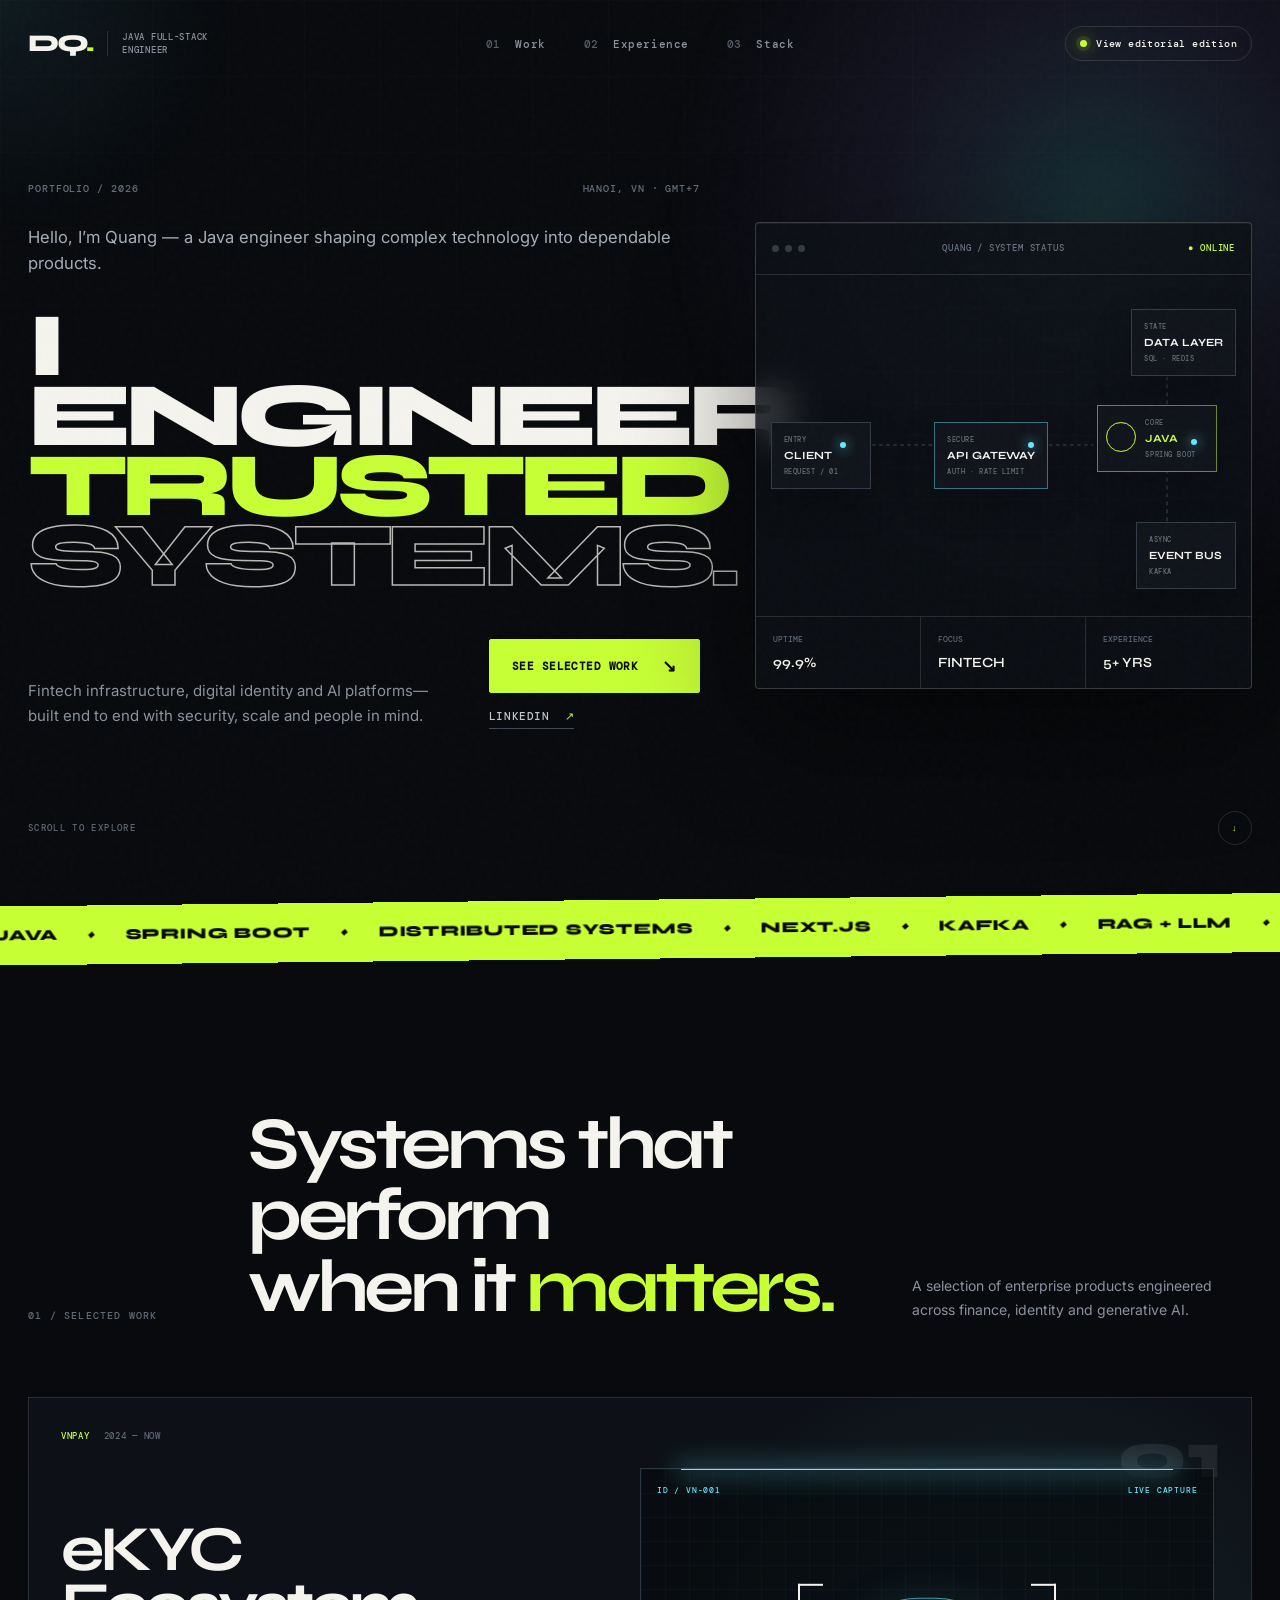
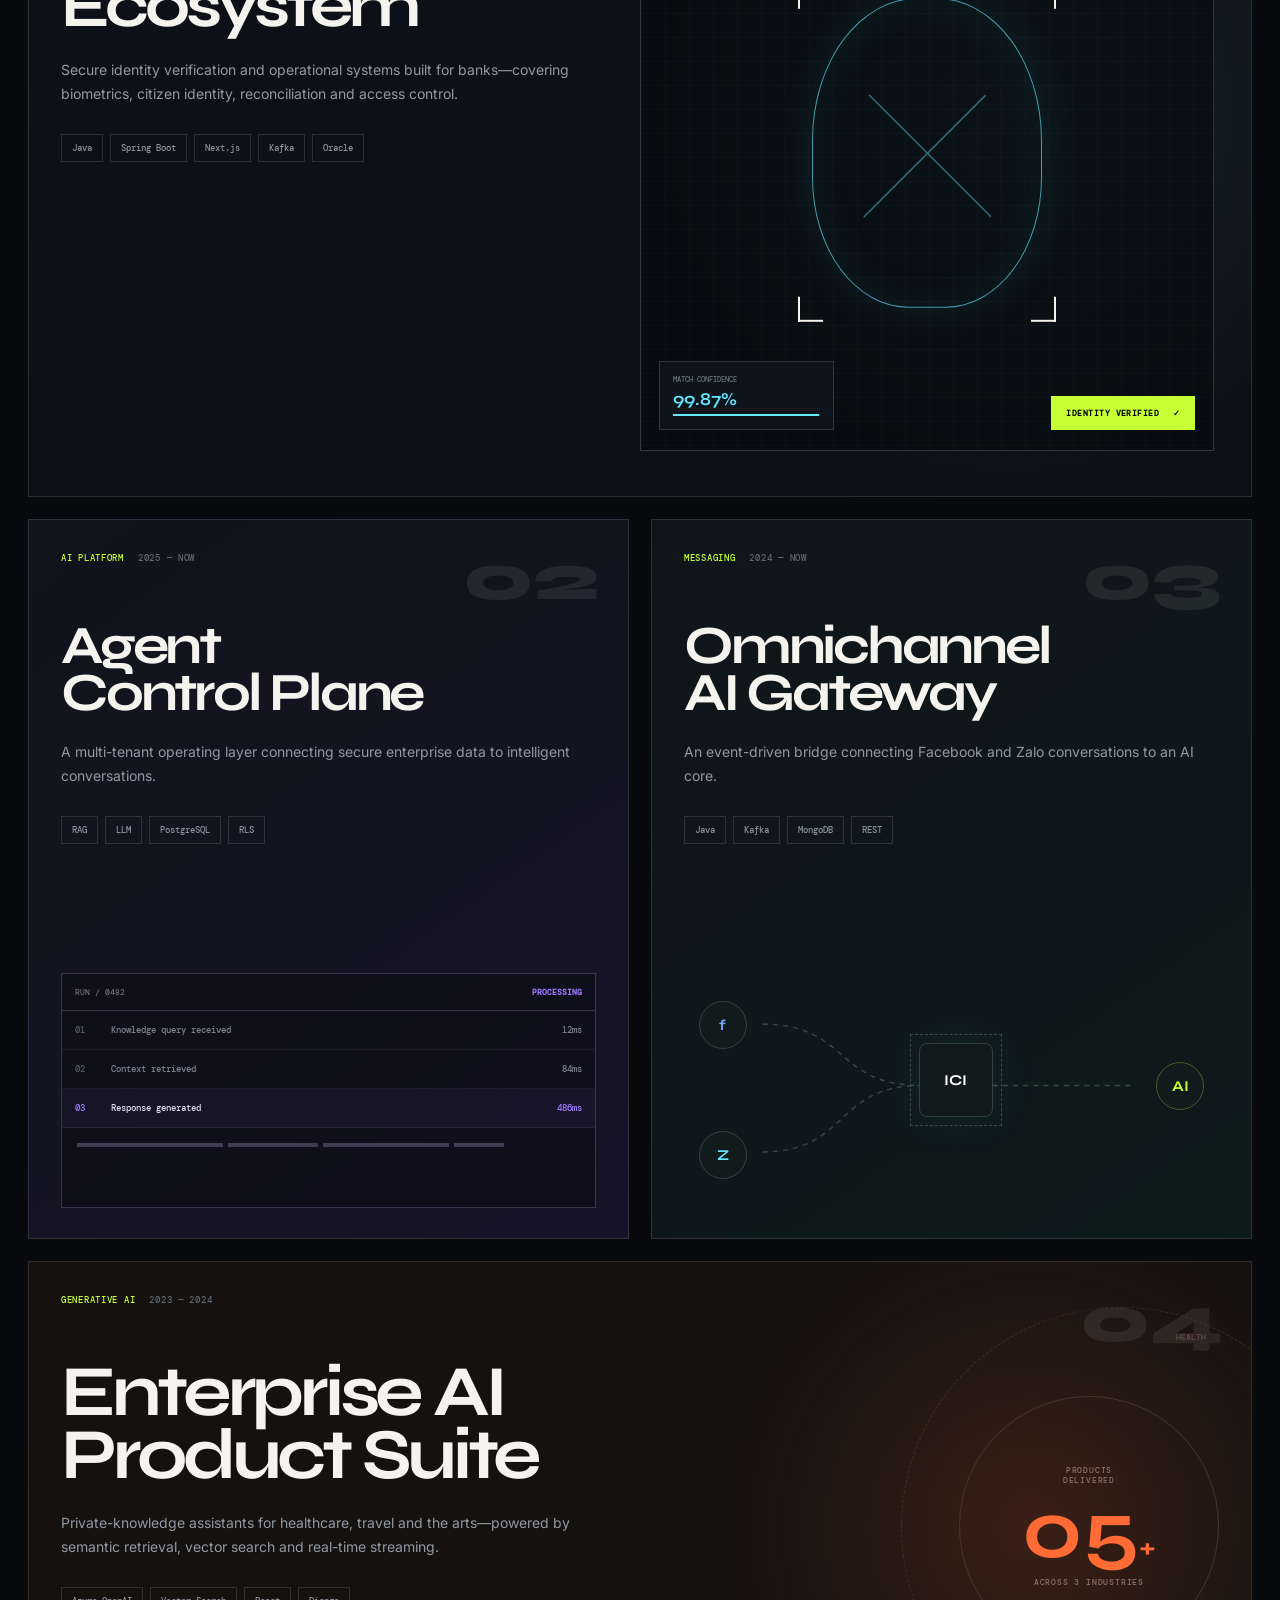
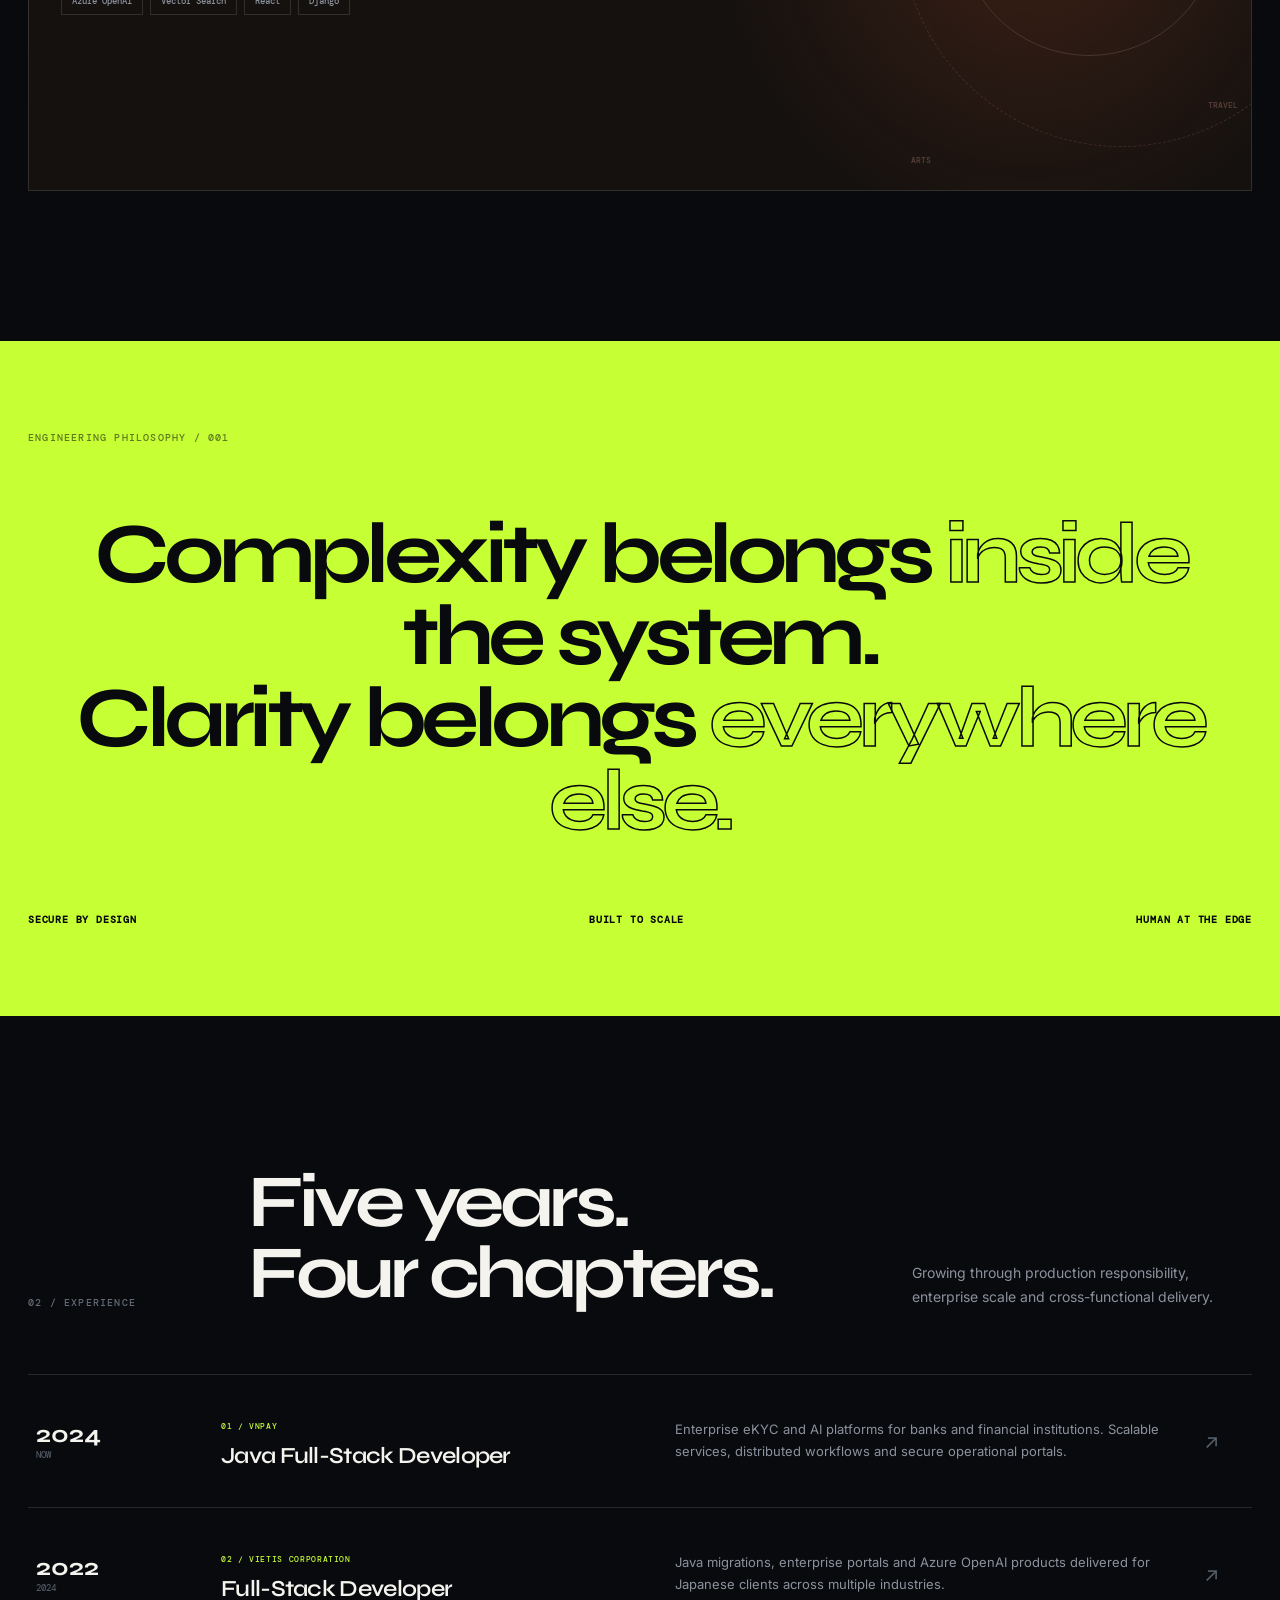
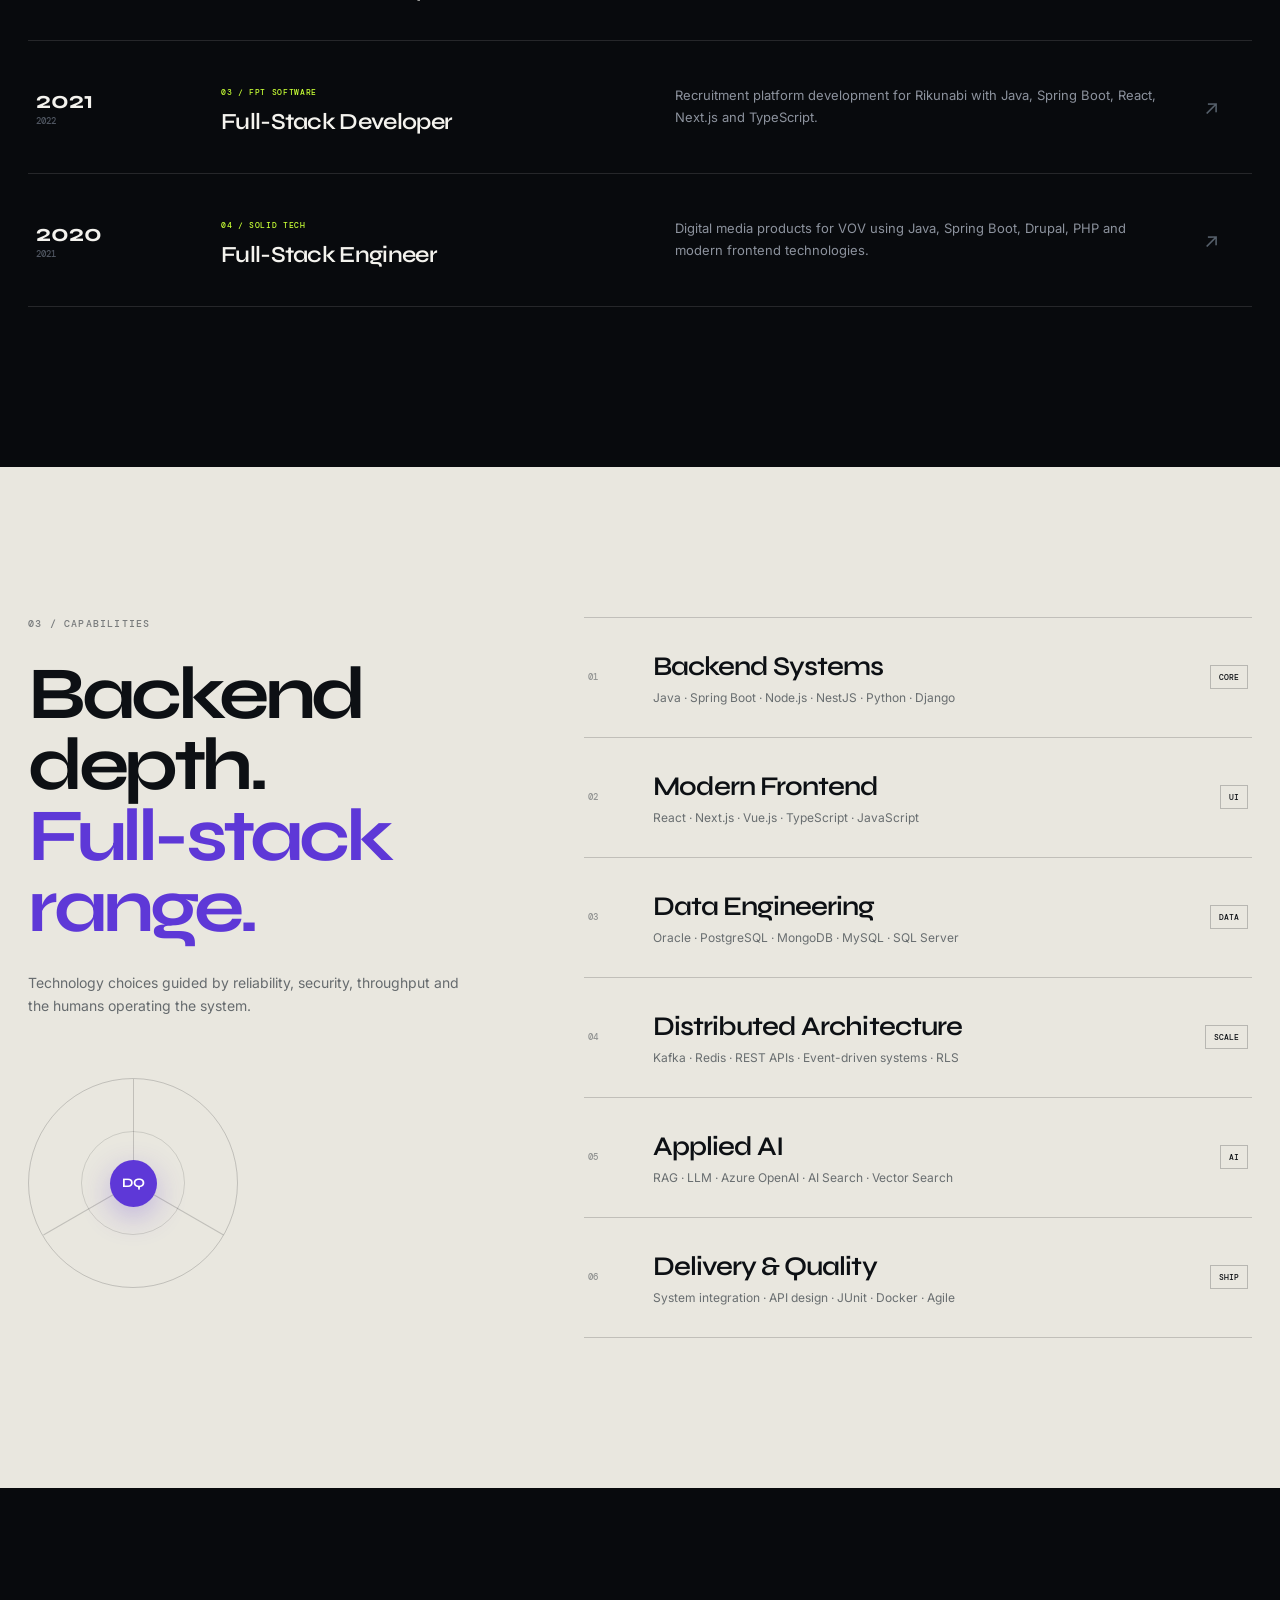
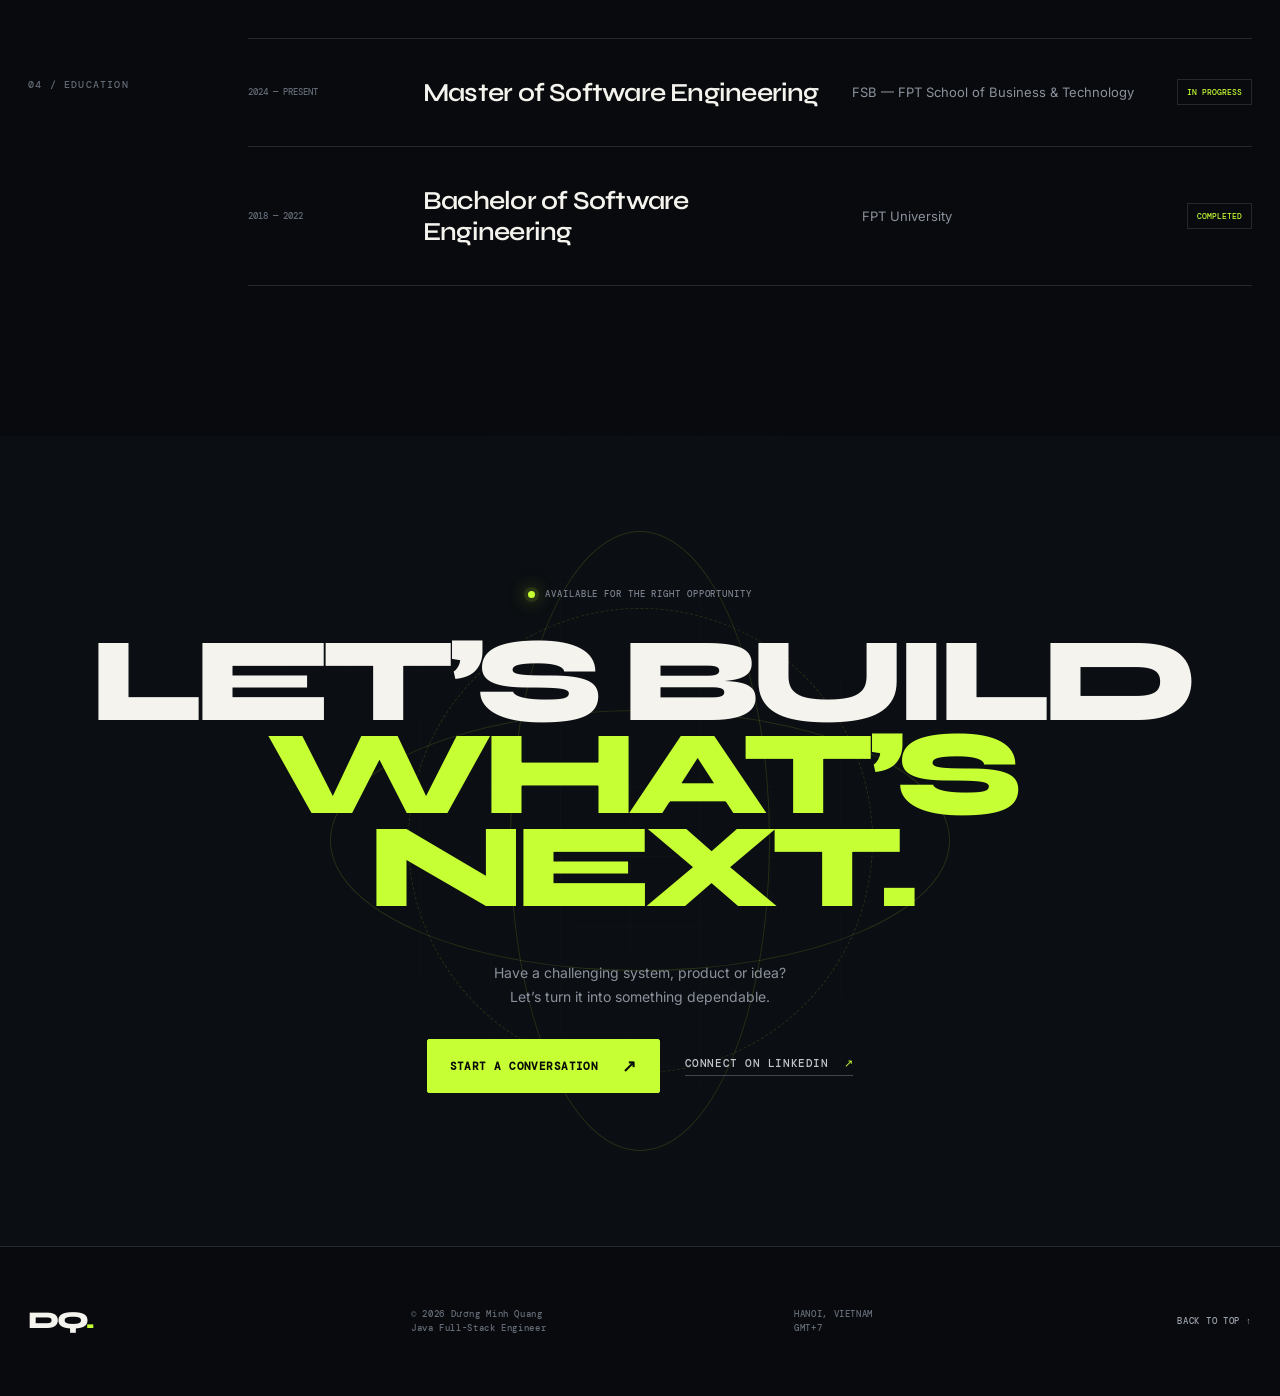
==== commit 211d393f: "Add detailed editorial portfolio edition" ====
--- a/index.html
+++ b/index.html
@@ -31,7 +31,7 @@
         <a href="#experience"><span>02</span> Experience</a>
         <a href="#capabilities"><span>03</span> Stack</a>
       </nav>
-      <a class="availability" href="#contact"><i></i> Available for opportunities</a>
+      <a class="availability" href="editorial.html"><i></i> View editorial edition</a>
       <button class="menu-button" type="button" aria-expanded="false" aria-controls="mobile-nav" aria-label="Open navigation"><span></span><span></span></button>
       <nav class="mobile-nav" id="mobile-nav" aria-label="Mobile navigation">
         <a href="#work"><span>01</span> Selected work</a>
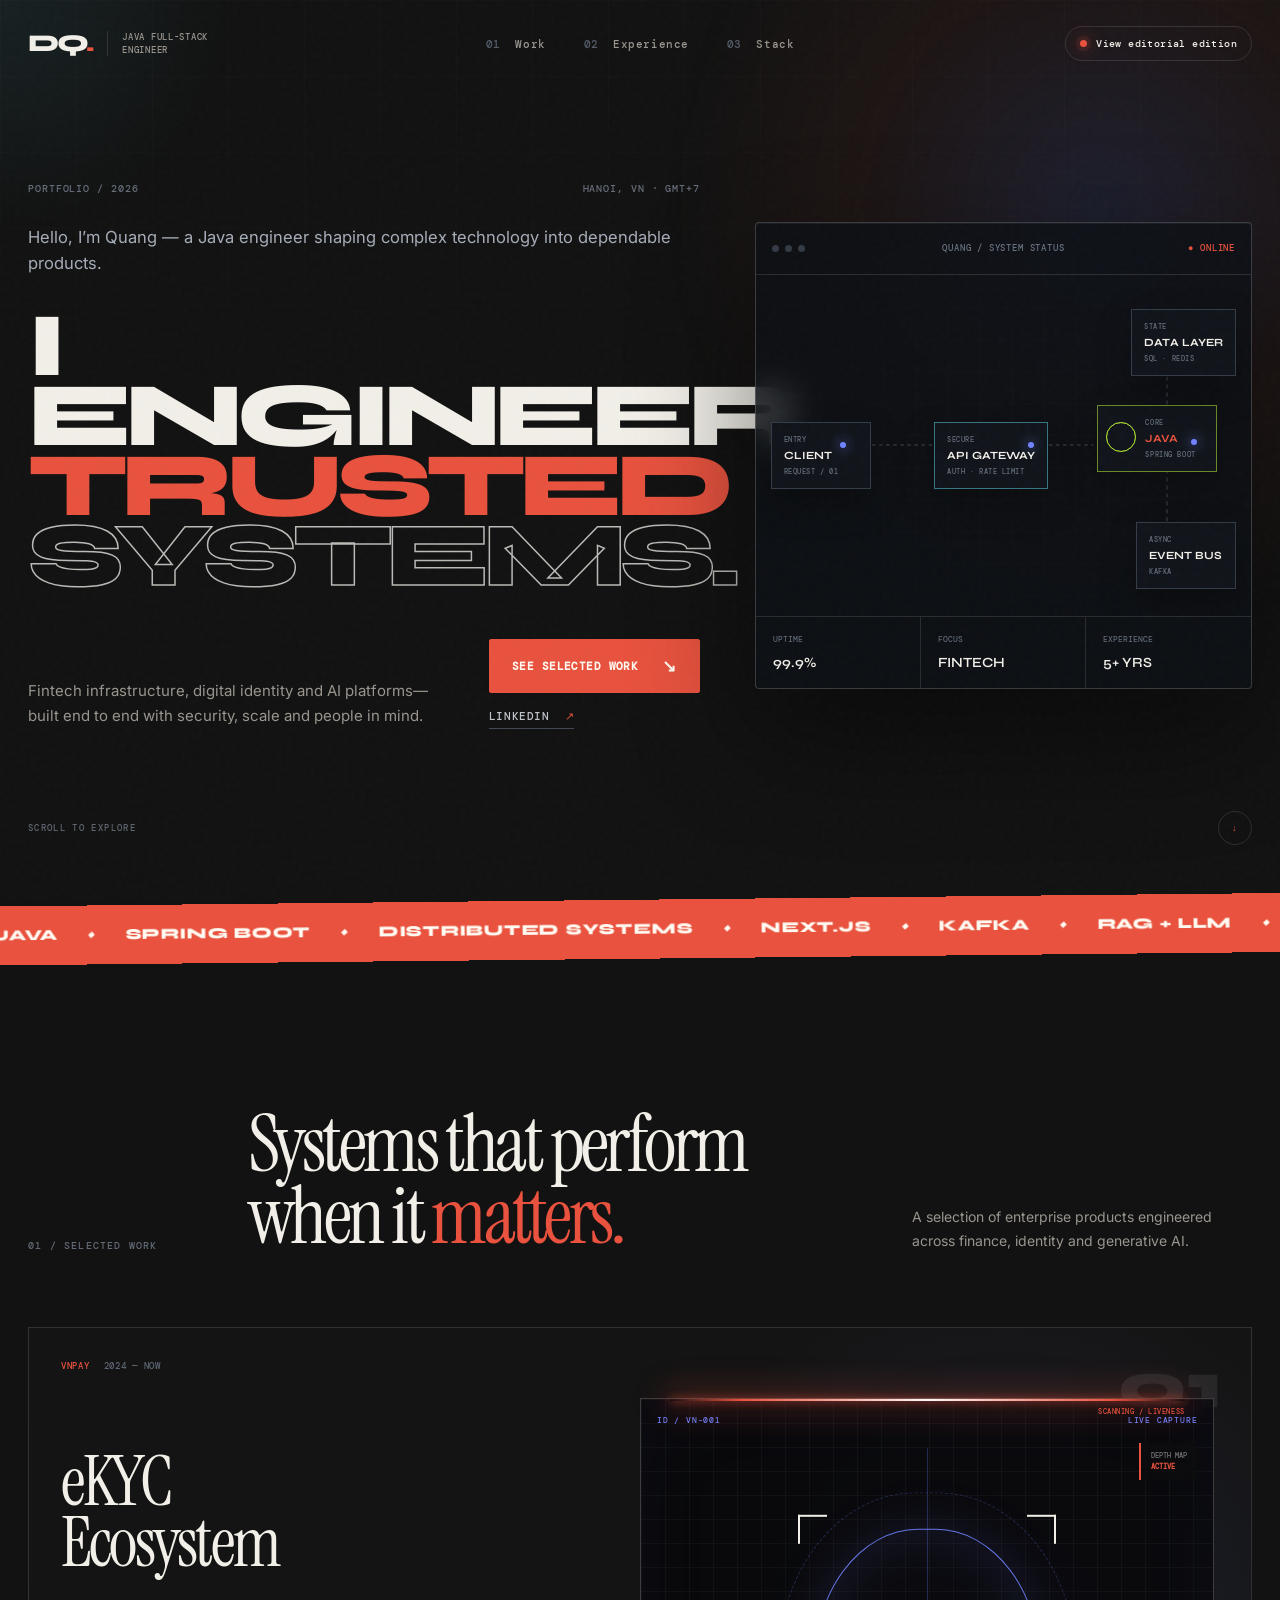
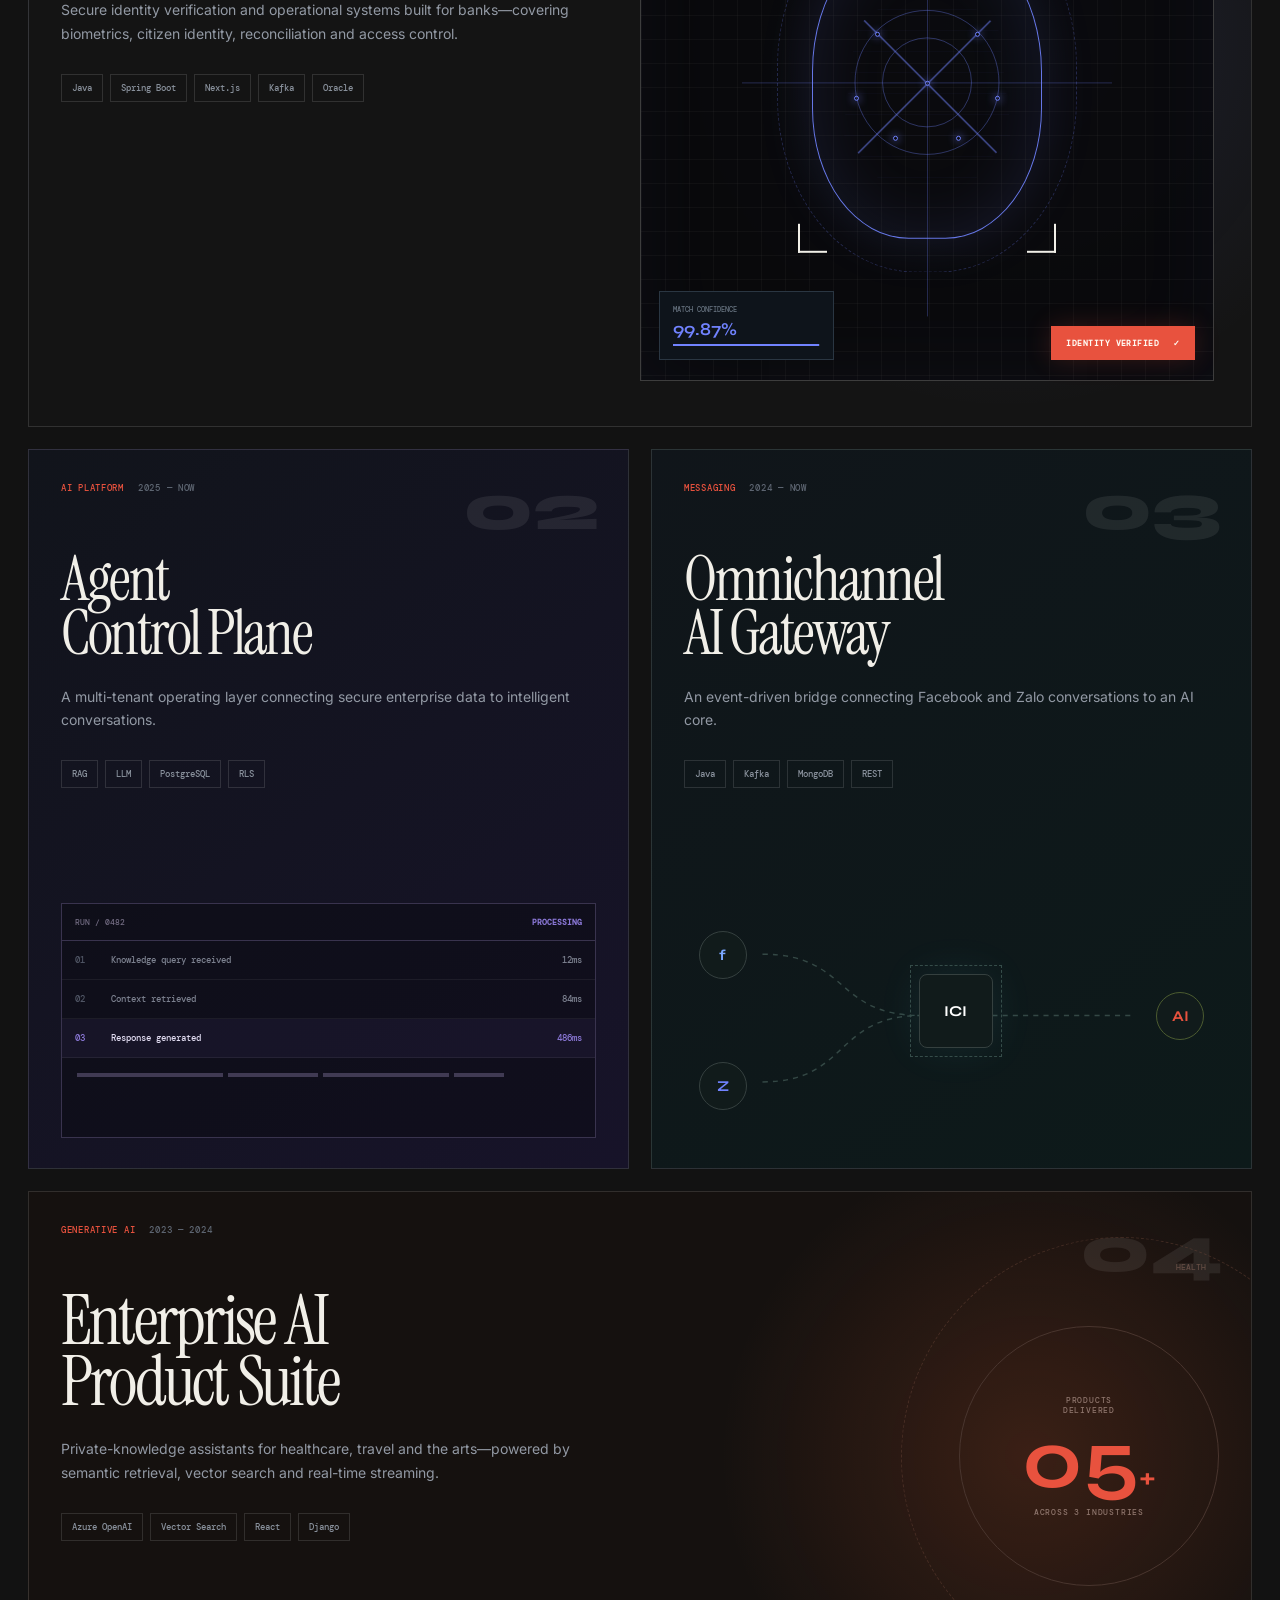
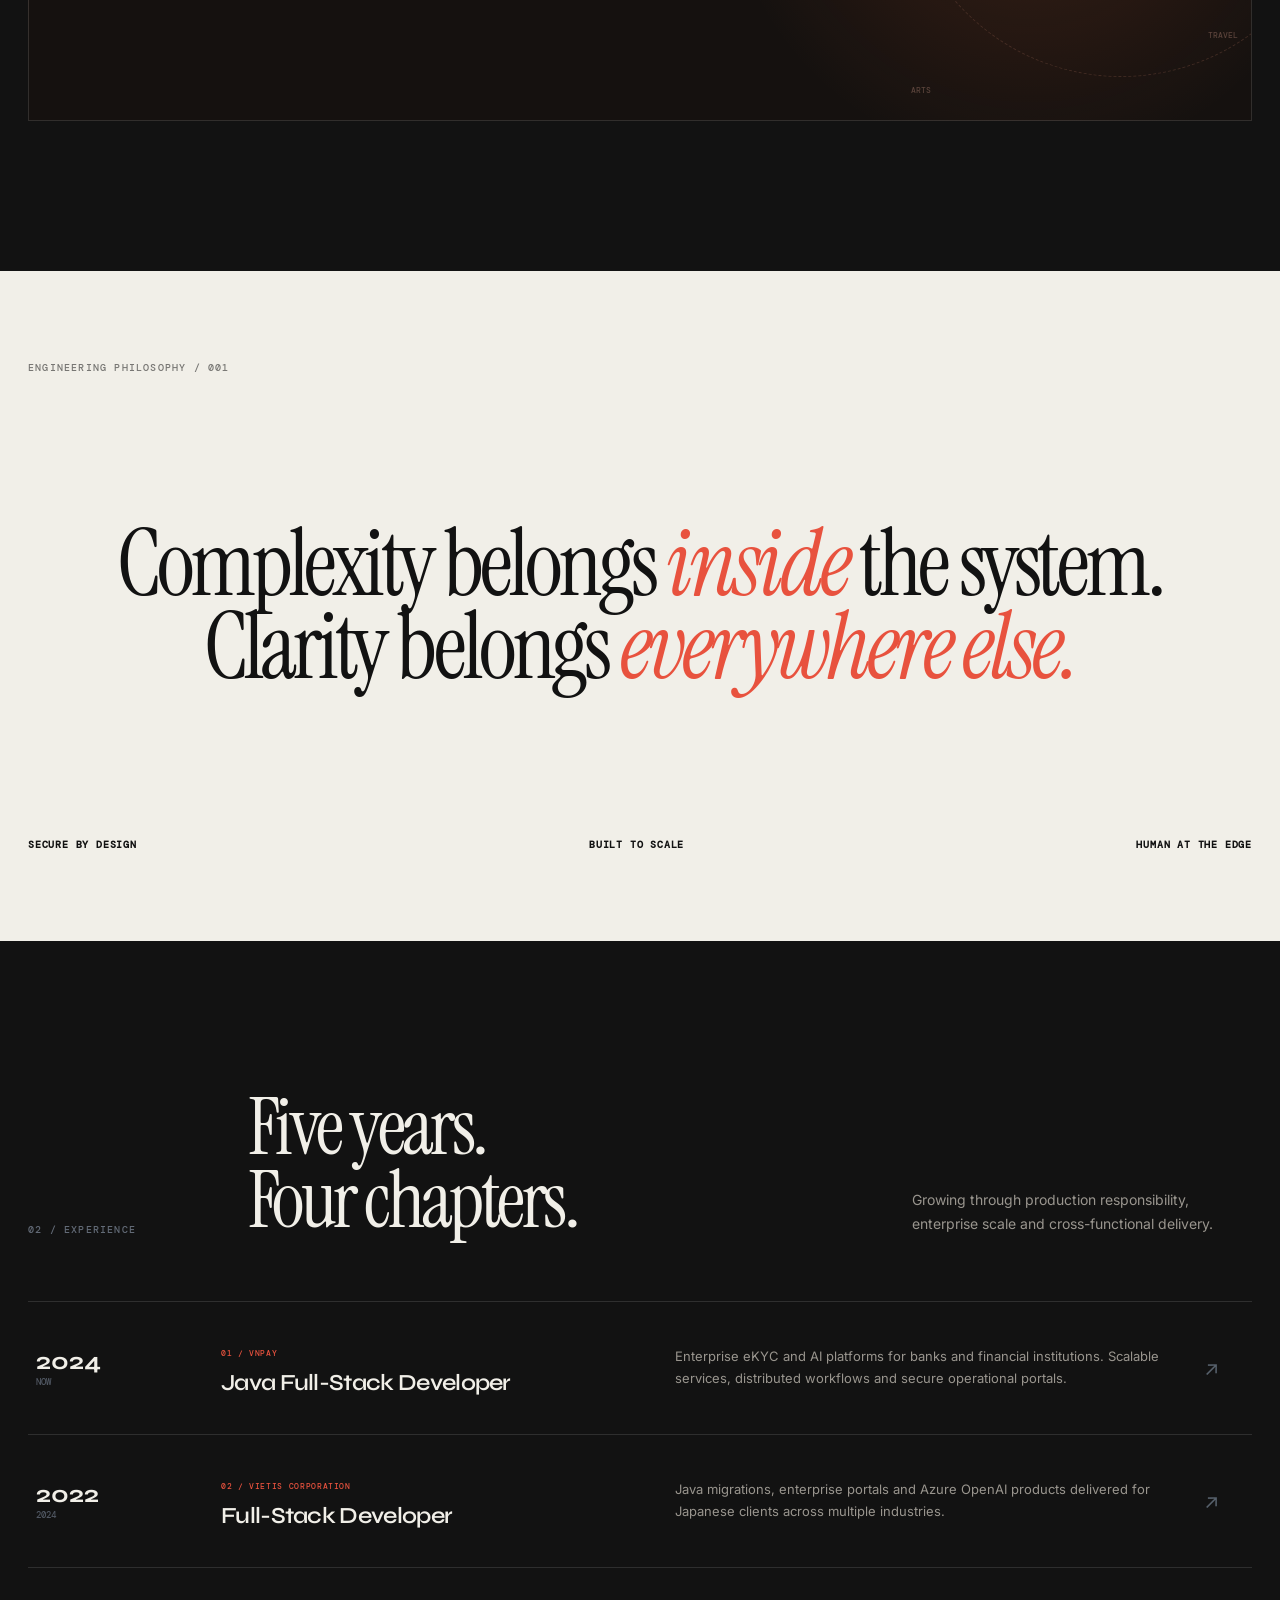
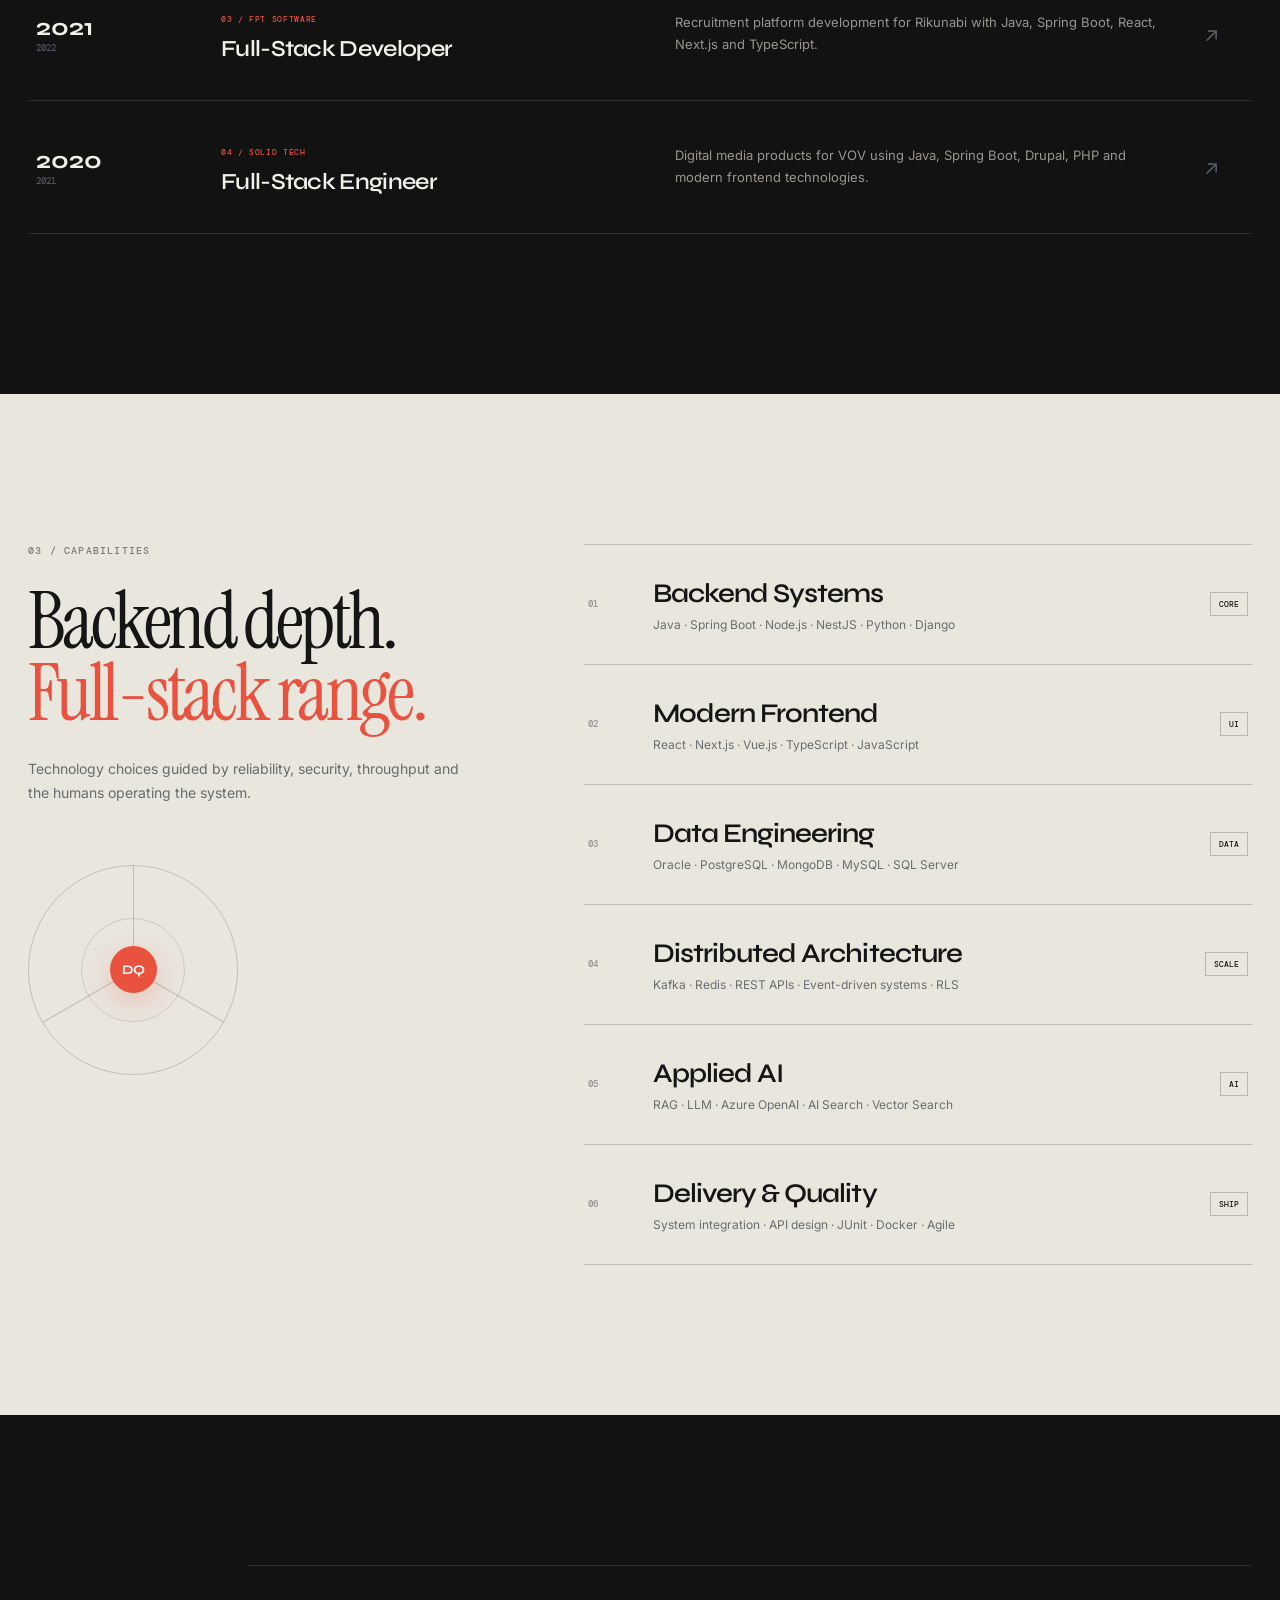
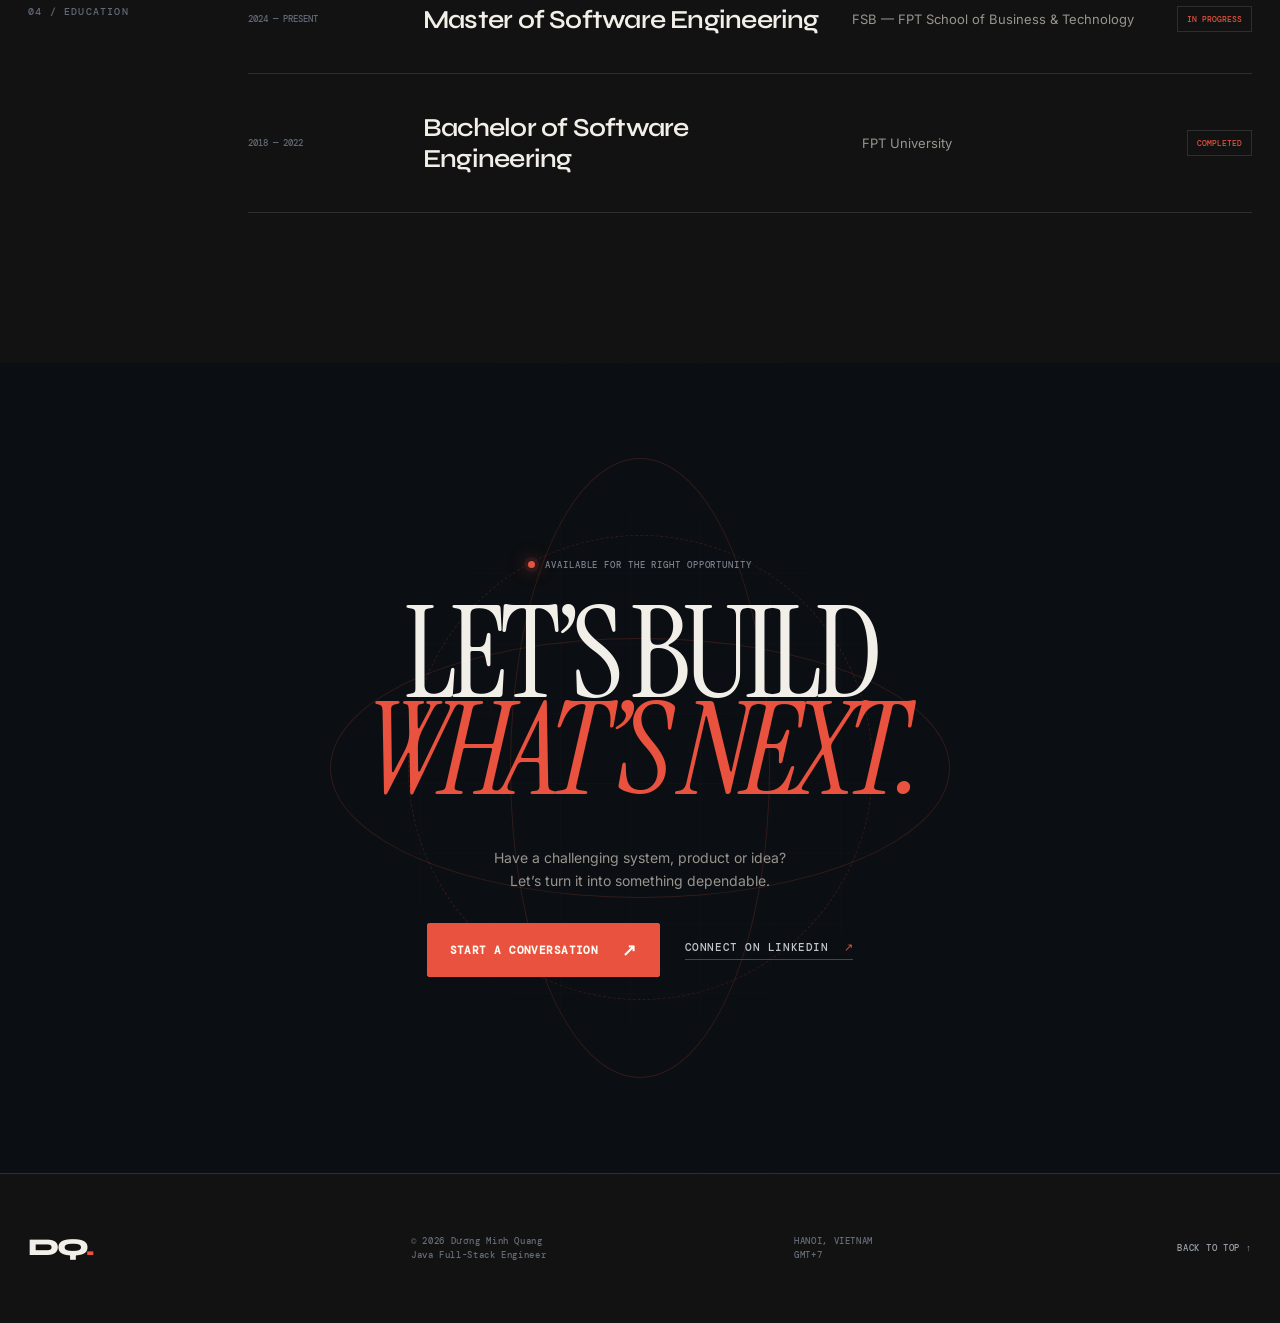
==== commit 7b7c63cd: "Shift portfolio to editorial noir palette" ====
--- a/index.html
+++ b/index.html
@@ -11,7 +11,7 @@
     <title>Dương Minh Quang — Java Full-Stack Developer</title>
     <link rel="preconnect" href="https://fonts.googleapis.com" />
     <link rel="preconnect" href="https://fonts.gstatic.com" crossorigin />
-    <link href="https://fonts.googleapis.com/css2?family=DM+Mono:wght@400;500&family=Inter:wght@400;500;600&family=Syne:wght@600;700;800&display=swap" rel="stylesheet" />
+    <link href="https://fonts.googleapis.com/css2?family=DM+Mono:wght@400;500&family=Instrument+Serif:ital@0;1&family=Inter:wght@400;500;600&family=Syne:wght@600;700;800&display=swap" rel="stylesheet" />
     <link rel="stylesheet" href="styles.css" />
     <script src="script.js" defer></script>
   </head>
@@ -103,8 +103,11 @@
             </div>
             <div class="case__visual biometric" aria-hidden="true">
               <div class="biometric__hud"><span>ID / VN-001</span><span>LIVE CAPTURE</span></div>
-              <div class="biometric__face"><i></i><i></i><i></i><i></i><div class="face-grid"></div></div>
-              <div class="scan-beam"></div>
+              <div class="biometric__face"><i></i><i></i><i></i><i></i><div class="face-grid"></div><div class="face-points"><b></b><b></b><b></b><b></b><b></b><b></b><b></b></div></div>
+              <div class="scan-beam"><span>SCANNING / LIVENESS</span></div>
+              <div class="scan-beam scan-beam--echo"></div>
+              <div class="scan-reticle"><i></i><i></i></div>
+              <div class="scan-readout"><span>DEPTH MAP</span><b>ACTIVE</b></div>
               <div class="confidence"><span>MATCH CONFIDENCE</span><strong>99.87%</strong><i><b></b></i></div>
               <div class="verified">IDENTITY VERIFIED <strong>✓</strong></div>
             </div>
--- a/styles.css
+++ b/styles.css
@@ -1,15 +1,16 @@
 :root {
-  --bg: #080a0d;
-  --panel: #101318;
-  --panel-2: #151920;
-  --text: #f4f3ee;
-  --muted: #8c929d;
-  --signal: #c7ff35;
-  --cyan: #65e8ff;
-  --violet: #9e7bff;
-  --orange: #ff6b35;
+  --bg: #121212;
+  --panel: #171717;
+  --panel-2: #1c1b1a;
+  --text: #f1efe8;
+  --muted: #99958e;
+  --signal: #e8523e;
+  --cyan: #7183ff;
+  --violet: #8b78d7;
+  --orange: #e8523e;
   --line: rgba(255,255,255,.12);
   --font-display: "Syne", sans-serif;
+  --font-editorial: "Instrument Serif", serif;
   --font-body: "Inter", sans-serif;
   --font-mono: "DM Mono", monospace;
 }
@@ -165,8 +166,31 @@
 .contact { position:relative;min-height:810px;padding:130px 28px;display:flex;flex-direction:column;align-items:center;justify-content:center;text-align:center;overflow:hidden;background:#0b0e12; }.contact:before{content:"";position:absolute;inset:0;opacity:.12;background-image:linear-gradient(rgba(255,255,255,.12) 1px,transparent 1px),linear-gradient(90deg,rgba(255,255,255,.12) 1px,transparent 1px);background-size:70px 70px;mask-image:radial-gradient(circle,black,transparent 78%)}.contact__orb{position:absolute;width:620px;height:620px;display:grid;place-items:center}.contact__orb i{position:absolute;border:1px solid rgba(199,255,53,.14);border-radius:50%;animation:orb 8s ease-in-out infinite}.contact__orb i:nth-child(1){width:100%;height:42%}.contact__orb i:nth-child(2){width:42%;height:100%;animation-delay:-2.5s}.contact__orb i:nth-child(3){width:75%;height:75%;border-style:dashed;animation:rotate 40s linear infinite}.contact__status{position:relative;z-index:2;display:flex;align-items:center;gap:10px;margin-bottom:35px;color:#79818d;font:500 9px var(--font-mono);letter-spacing:.1em}.contact h2{position:relative;z-index:2;margin:0;font:800 clamp(62px,9.4vw,150px)/.77 var(--font-display);letter-spacing:-.075em}.contact h2 span{color:var(--signal)}.contact>p{position:relative;z-index:2;margin:48px 0 30px;color:var(--muted);font-size:14px;line-height:1.7}.contact__actions{position:relative;z-index:2;display:flex;align-items:center;gap:25px}
 .footer{min-height:150px;padding:35px max(28px,calc((100vw - 1440px)/2));display:grid;grid-template-columns:1fr 1fr 1fr auto;gap:30px;align-items:center;border-top:1px solid var(--line)}.footer p{margin:0;color:#646c78;font:500 9px/1.6 var(--font-mono);letter-spacing:.07em}.footer>a:last-child{color:#9ba1aa;font:500 9px var(--font-mono);letter-spacing:.08em}
 
+/* Editorial noir palette */
+.availability i,.contact__status i{box-shadow:0 0 0 4px rgba(232,82,62,.1),0 0 18px var(--signal)}
+.hero__ambient{background:radial-gradient(circle at 50%,rgba(113,131,255,.12),rgba(232,82,62,.055) 38%,transparent 69%)}
+.button--signal{color:#fffaf2;box-shadow:0 0 0 rgba(232,82,62,0)}.button--signal:hover{box-shadow:0 12px 40px rgba(232,82,62,.2)}
+.signal-strip{color:#fffaf2}
+.section-heading h2,.capabilities h2{font-family:var(--font-editorial);font-weight:400;font-size:clamp(48px,6.2vw,96px);line-height:.91;letter-spacing:-.045em}
+.case h3{font-family:var(--font-editorial);font-weight:400;font-size:clamp(50px,5.4vw,84px);line-height:.88;letter-spacing:-.04em}
+.case-row .case h3{font-size:clamp(48px,4.8vw,74px)}
+.case--ekyc{background:radial-gradient(circle at 80% 45%,rgba(113,131,255,.12),transparent 35%),#141414}
+.biometric{border-color:#3d3d3d;background:rgba(8,8,10,.86);box-shadow:inset 0 0 90px rgba(113,131,255,.045)}
+.biometric::before{opacity:.27;background-image:linear-gradient(rgba(241,239,232,.13) 1px,transparent 1px),linear-gradient(90deg,rgba(241,239,232,.13) 1px,transparent 1px)}
+.biometric__face{border-color:rgba(113,131,255,.9);box-shadow:inset 0 0 70px rgba(113,131,255,.12),0 0 55px rgba(113,131,255,.13);animation:facePulse 3.5s ease-in-out infinite}
+.biometric__face>i{width:29px;height:29px;border-color:var(--signal)}
+.face-grid{inset:13%;opacity:.58;background:linear-gradient(135deg,transparent 49.5%,var(--cyan) 50%,transparent 50.5%),linear-gradient(45deg,transparent 49.5%,var(--cyan) 50%,transparent 50.5%),repeating-linear-gradient(0deg,transparent 0 20px,rgba(113,131,255,.2) 21px)}
+.face-points b{position:absolute;width:5px;height:5px;border:1px solid var(--cyan);border-radius:50%;background:#09090b;box-shadow:0 0 9px var(--cyan);animation:pointBlink 2s infinite}.face-points b:nth-child(1){left:27%;top:33%}.face-points b:nth-child(2){right:27%;top:33%;animation-delay:.2s}.face-points b:nth-child(3){left:49%;top:49%;animation-delay:.4s}.face-points b:nth-child(4){left:35%;top:67%;animation-delay:.6s}.face-points b:nth-child(5){right:35%;top:67%;animation-delay:.8s}.face-points b:nth-child(6){left:18%;top:54%;animation-delay:1s}.face-points b:nth-child(7){right:18%;top:54%;animation-delay:1.2s}
+.scan-beam{z-index:4;left:5%;right:5%;height:2px;background:linear-gradient(90deg,transparent,var(--signal) 14%,#fff 50%,var(--signal) 86%,transparent);box-shadow:0 0 9px var(--signal),0 0 35px 6px rgba(232,82,62,.28);animation:scan 3.1s cubic-bezier(.55,.05,.45,.95) infinite}.scan-beam span{position:absolute;right:0;top:8px;color:var(--signal);font:500 7px var(--font-mono);letter-spacing:.08em;white-space:nowrap}.scan-beam--echo{height:1px;opacity:.35;animation-delay:-.16s;filter:blur(1px)}
+.scan-reticle{position:absolute;z-index:3;left:50%;top:50%;width:300px;height:380px;transform:translate(-50%,-52%);border:1px dashed rgba(113,131,255,.25);border-radius:46%}.scan-reticle:before,.scan-reticle:after{content:"";position:absolute;background:rgba(113,131,255,.28)}.scan-reticle:before{left:50%;top:-12%;bottom:-12%;width:1px}.scan-reticle:after{top:50%;left:-12%;right:-12%;height:1px}.scan-reticle i{position:absolute;left:50%;top:50%;border:1px solid rgba(113,131,255,.35);border-radius:50%;transform:translate(-50%,-50%);animation:reticlePulse 2.8s infinite}.scan-reticle i:first-child{width:90px;height:90px}.scan-reticle i:last-child{width:145px;height:145px;animation-delay:.7s}
+.scan-readout{position:absolute;z-index:5;right:16px;top:44px;padding:8px 10px;border-left:2px solid var(--signal);background:rgba(12,12,14,.75);font:500 7px/1.5 var(--font-mono)}.scan-readout span,.scan-readout b{display:block}.scan-readout span{color:#777}.scan-readout b{color:var(--signal);animation:readoutBlink 1.2s steps(2,end) infinite}
+.verified{color:#fffaf2;box-shadow:0 0 26px rgba(232,82,62,.2);animation:verifiedPulse 2.4s ease-in-out infinite}
+.manifesto{color:#121212;background:#f1efe8}.manifesto__label{color:rgba(18,18,18,.55)}.manifesto p{font-family:var(--font-editorial);font-weight:400;font-size:clamp(50px,7.2vw,112px);line-height:.91;letter-spacing:-.045em}.manifesto p em{color:var(--signal);font-style:italic;-webkit-text-stroke:0}
+.capabilities{background:#e9e6de;color:#151515}.capabilities h2 em{color:var(--signal)}.radar span{background:var(--signal);box-shadow:0 10px 30px rgba(232,82,62,.25)}
+.contact__orb i{border-color:rgba(232,82,62,.18)}.contact h2{font-family:var(--font-editorial);font-weight:400;font-size:clamp(70px,10vw,160px);line-height:.75;letter-spacing:-.055em}.contact h2 span{font-style:italic}
+
 .reveal{opacity:0;transform:translateY(32px);transition:opacity .75s cubic-bezier(.22,1,.36,1),transform .75s cubic-bezier(.22,1,.36,1)}.reveal.is-visible{opacity:1;transform:translateY(0)}
-@keyframes pulse{50%{opacity:.45;box-shadow:0 0 0 7px rgba(199,255,53,0)}}@keyframes rings{0%{transform:scale(.25);opacity:1}100%{transform:scale(1.5);opacity:0}}@keyframes packetX{0%{left:17%;opacity:0}20%{opacity:1}100%{left:39%;opacity:0}}@keyframes packetX2{0%{left:55%;opacity:0}20%{opacity:1}100%{left:73%;opacity:0}}@keyframes packetY{0%{top:48%;opacity:0}20%{opacity:1}100%{top:20%;opacity:0}}@keyframes bob{50%{transform:translateY(6px)}}@keyframes marquee{to{transform:translateX(-50%)}}@keyframes scan{0%,100%{top:12%}50%{top:85%}}@keyframes type{50%{opacity:.25}}@keyframes rotate{to{transform:rotate(360deg)}}@keyframes orb{50%{transform:rotate(18deg) scale(1.08)}}
+@keyframes pulse{50%{opacity:.45;box-shadow:0 0 0 7px rgba(232,82,62,0)}}@keyframes rings{0%{transform:scale(.25);opacity:1}100%{transform:scale(1.5);opacity:0}}@keyframes packetX{0%{left:17%;opacity:0}20%{opacity:1}100%{left:39%;opacity:0}}@keyframes packetX2{0%{left:55%;opacity:0}20%{opacity:1}100%{left:73%;opacity:0}}@keyframes packetY{0%{top:48%;opacity:0}20%{opacity:1}100%{top:20%;opacity:0}}@keyframes bob{50%{transform:translateY(6px)}}@keyframes marquee{to{transform:translateX(-50%)}}@keyframes scan{0%,100%{top:12%}50%{top:85%}}@keyframes type{50%{opacity:.25}}@keyframes rotate{to{transform:rotate(360deg)}}@keyframes orb{50%{transform:rotate(18deg) scale(1.08)}}@keyframes facePulse{50%{box-shadow:inset 0 0 95px rgba(113,131,255,.18),0 0 75px rgba(113,131,255,.18)}}@keyframes pointBlink{0%,100%{opacity:.25;transform:scale(.7)}50%{opacity:1;transform:scale(1.35)}}@keyframes reticlePulse{0%,100%{opacity:.18;transform:translate(-50%,-50%) scale(.85)}50%{opacity:.65;transform:translate(-50%,-50%) scale(1.08)}}@keyframes readoutBlink{50%{opacity:.35}}@keyframes verifiedPulse{50%{box-shadow:0 0 38px rgba(232,82,62,.36)}}
 
 @media (max-width:1100px){.site-header{grid-template-columns:1fr auto}.nav{display:none}.availability{margin-right:65px}.menu-button{position:absolute;right:28px;display:flex;width:44px;height:44px;padding:0;border:1px solid var(--line);background:transparent;flex-direction:column;justify-content:center;align-items:center;gap:7px;z-index:60}.menu-button span{width:18px;height:1px;background:white;transition:transform .2s}.menu-button[aria-expanded="true"] span:first-child{transform:translateY(4px) rotate(45deg)}.menu-button[aria-expanded="true"] span:last-child{transform:translateY(-4px) rotate(-45deg)}.mobile-nav{display:flex;position:fixed;inset:0;z-index:55;padding:130px 30px 50px;background:#090b0e;flex-direction:column;gap:24px;transform:translateX(100%);transition:transform .35s cubic-bezier(.22,1,.36,1)}.mobile-nav.is-open{transform:none}.mobile-nav a{font:700 clamp(34px,8vw,62px) var(--font-display);letter-spacing:-.05em}.mobile-nav a span{color:#4e5661;font:500 10px var(--font-mono)}.hero{grid-template-columns:1fr;min-height:auto;padding-top:140px}.hero__copy{max-width:900px}.hero h1{font-size:clamp(68px,12vw,120px)}.hero-console{width:min(780px,100%);justify-self:center}.scroll-cue{margin-top:30px}.section-heading{grid-template-columns:140px 1fr}.section-heading>p{grid-column:2}.case--ekyc .case__copy{width:53%}.biometric{width:42%}.case-row{grid-template-columns:1fr}.case-row .case{min-height:650px}.capabilities{gap:60px}.education__item{grid-template-columns:125px 1fr auto}.education__item p{grid-column:2}.footer{grid-template-columns:1fr 1fr}.footer>*:nth-child(even){justify-self:end;text-align:right}}
 
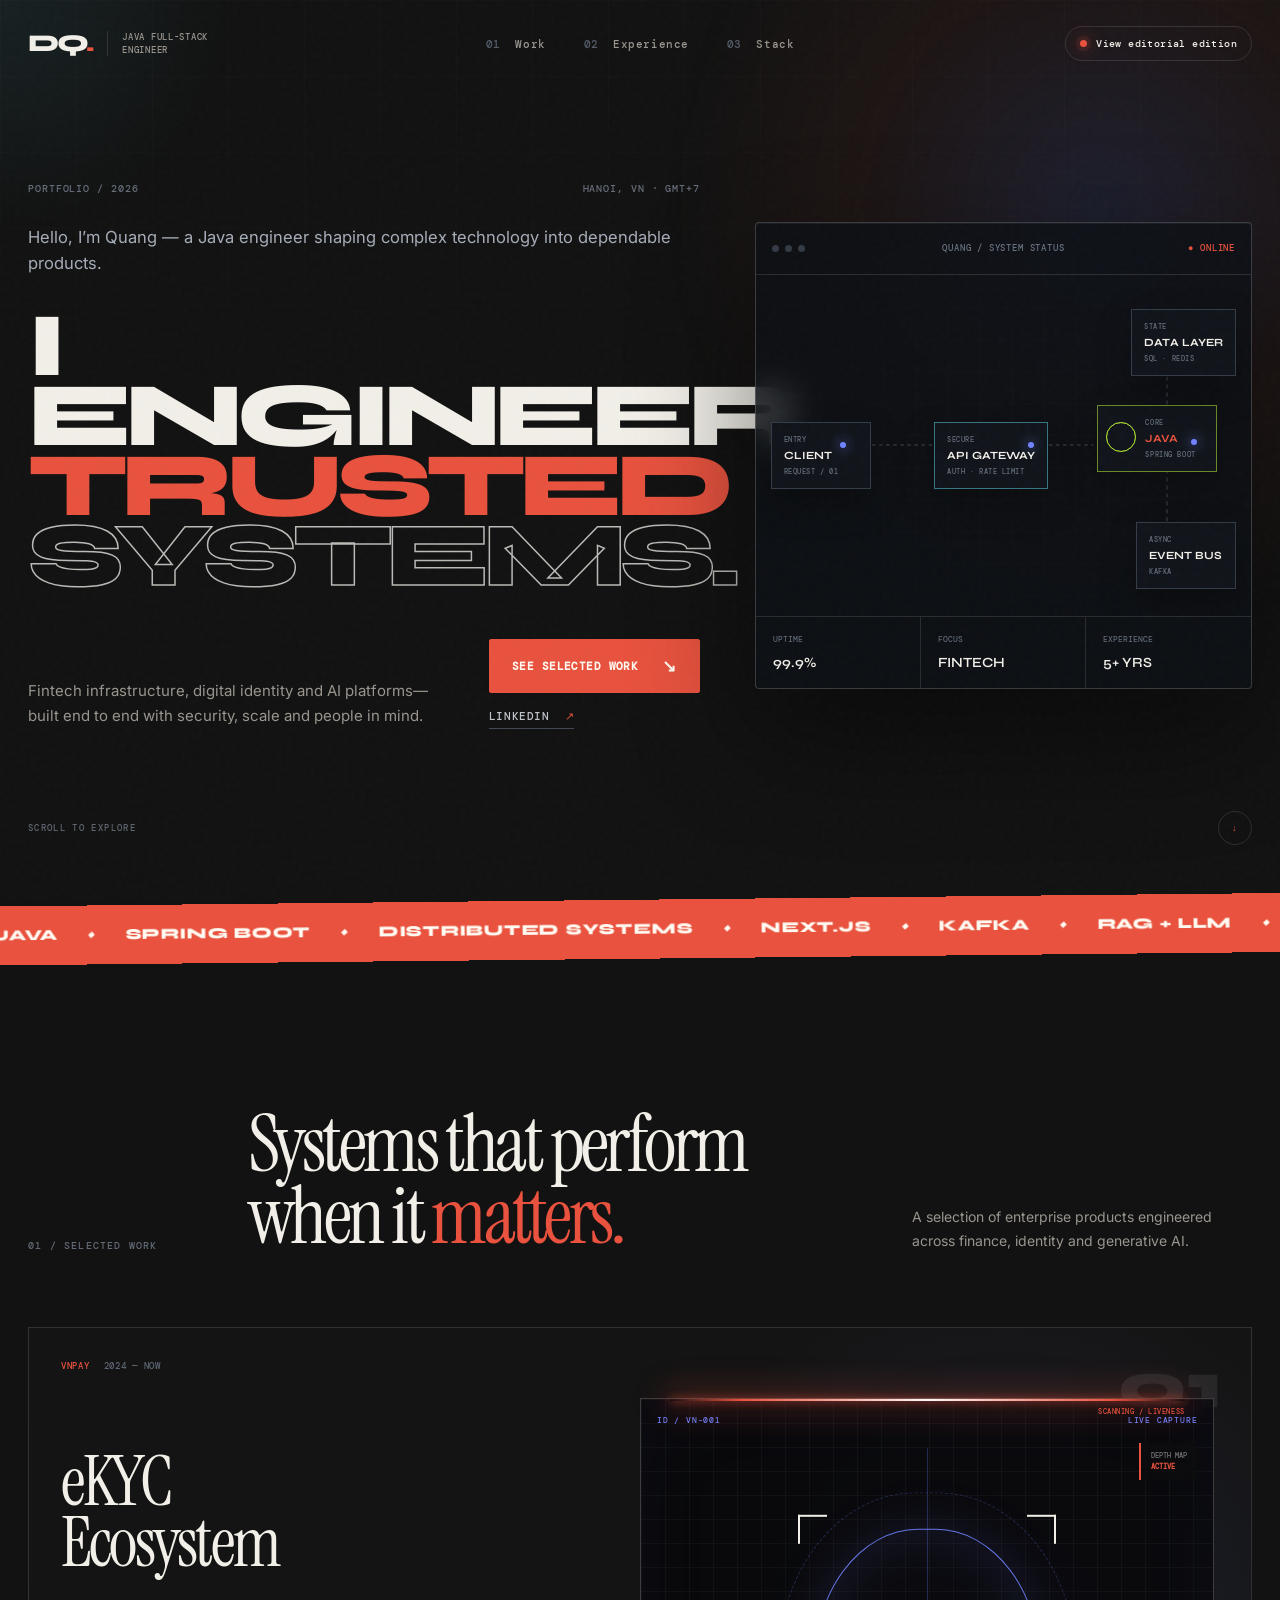
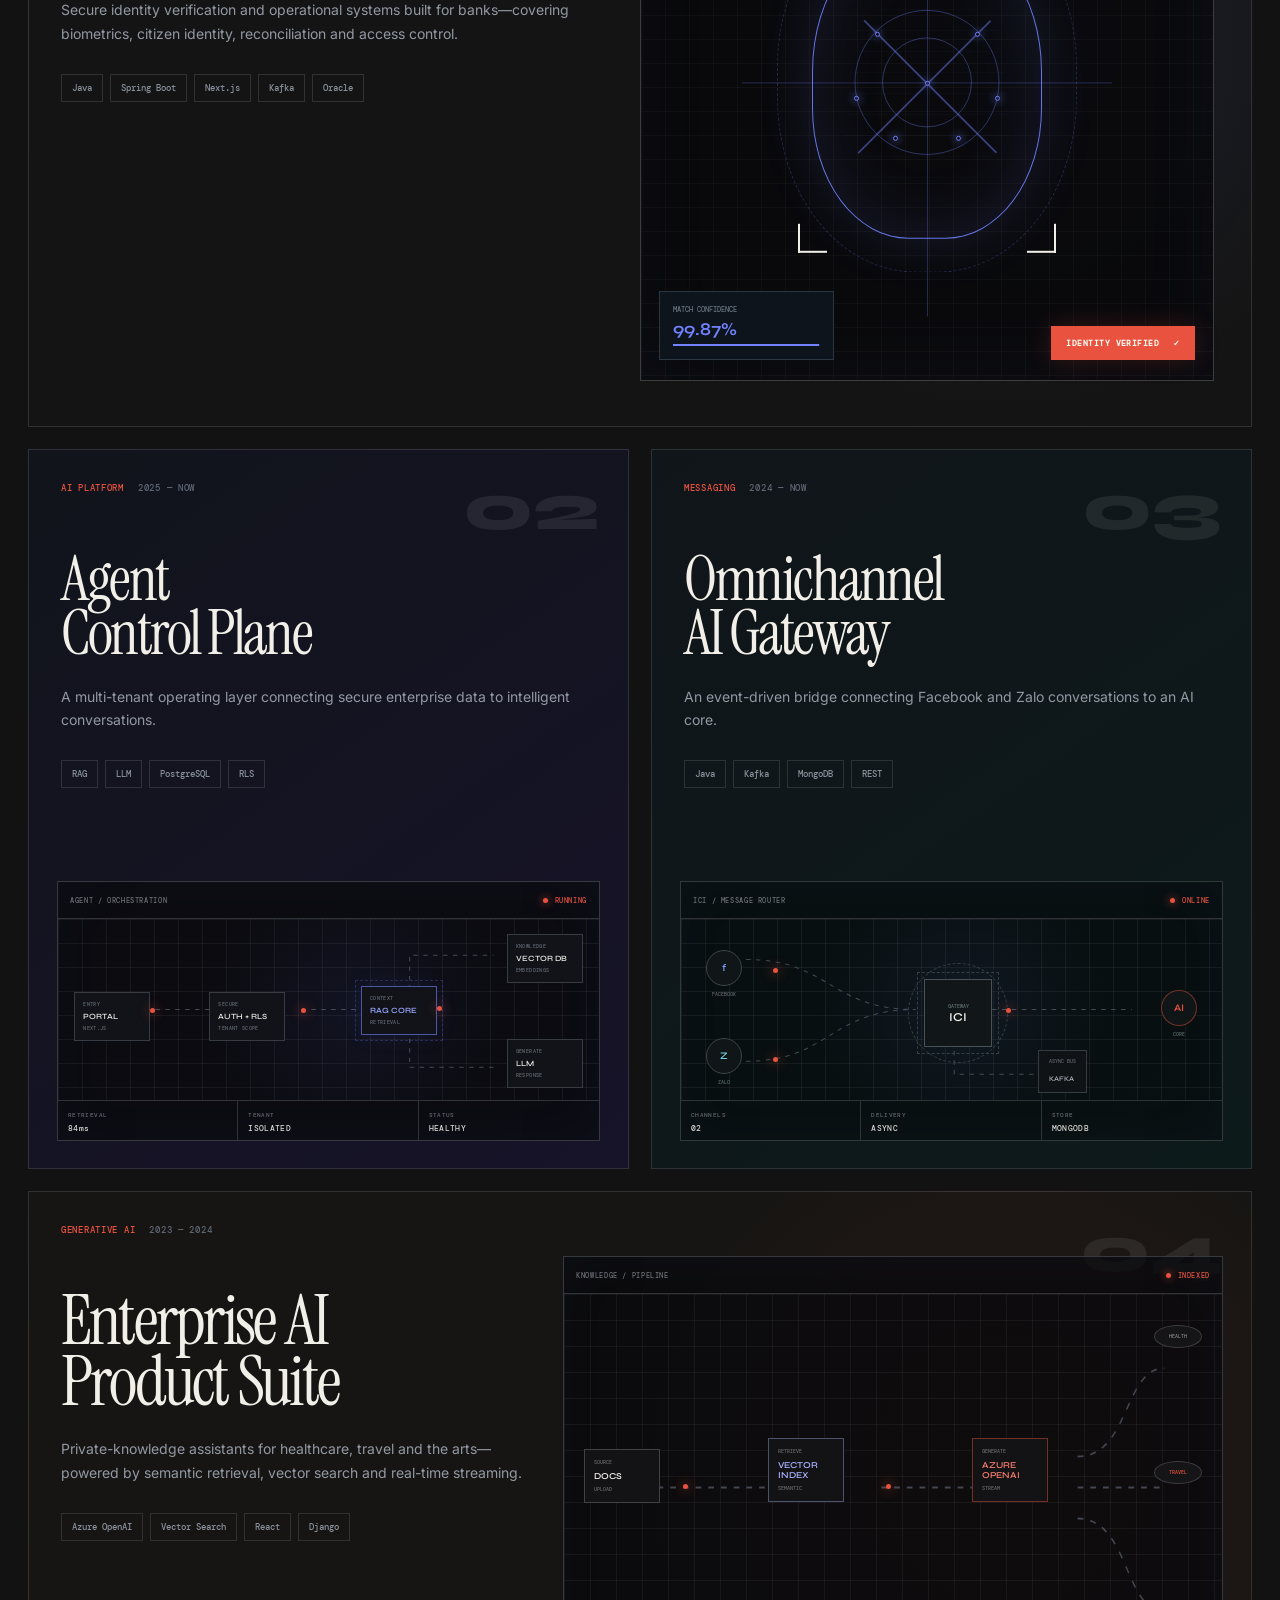
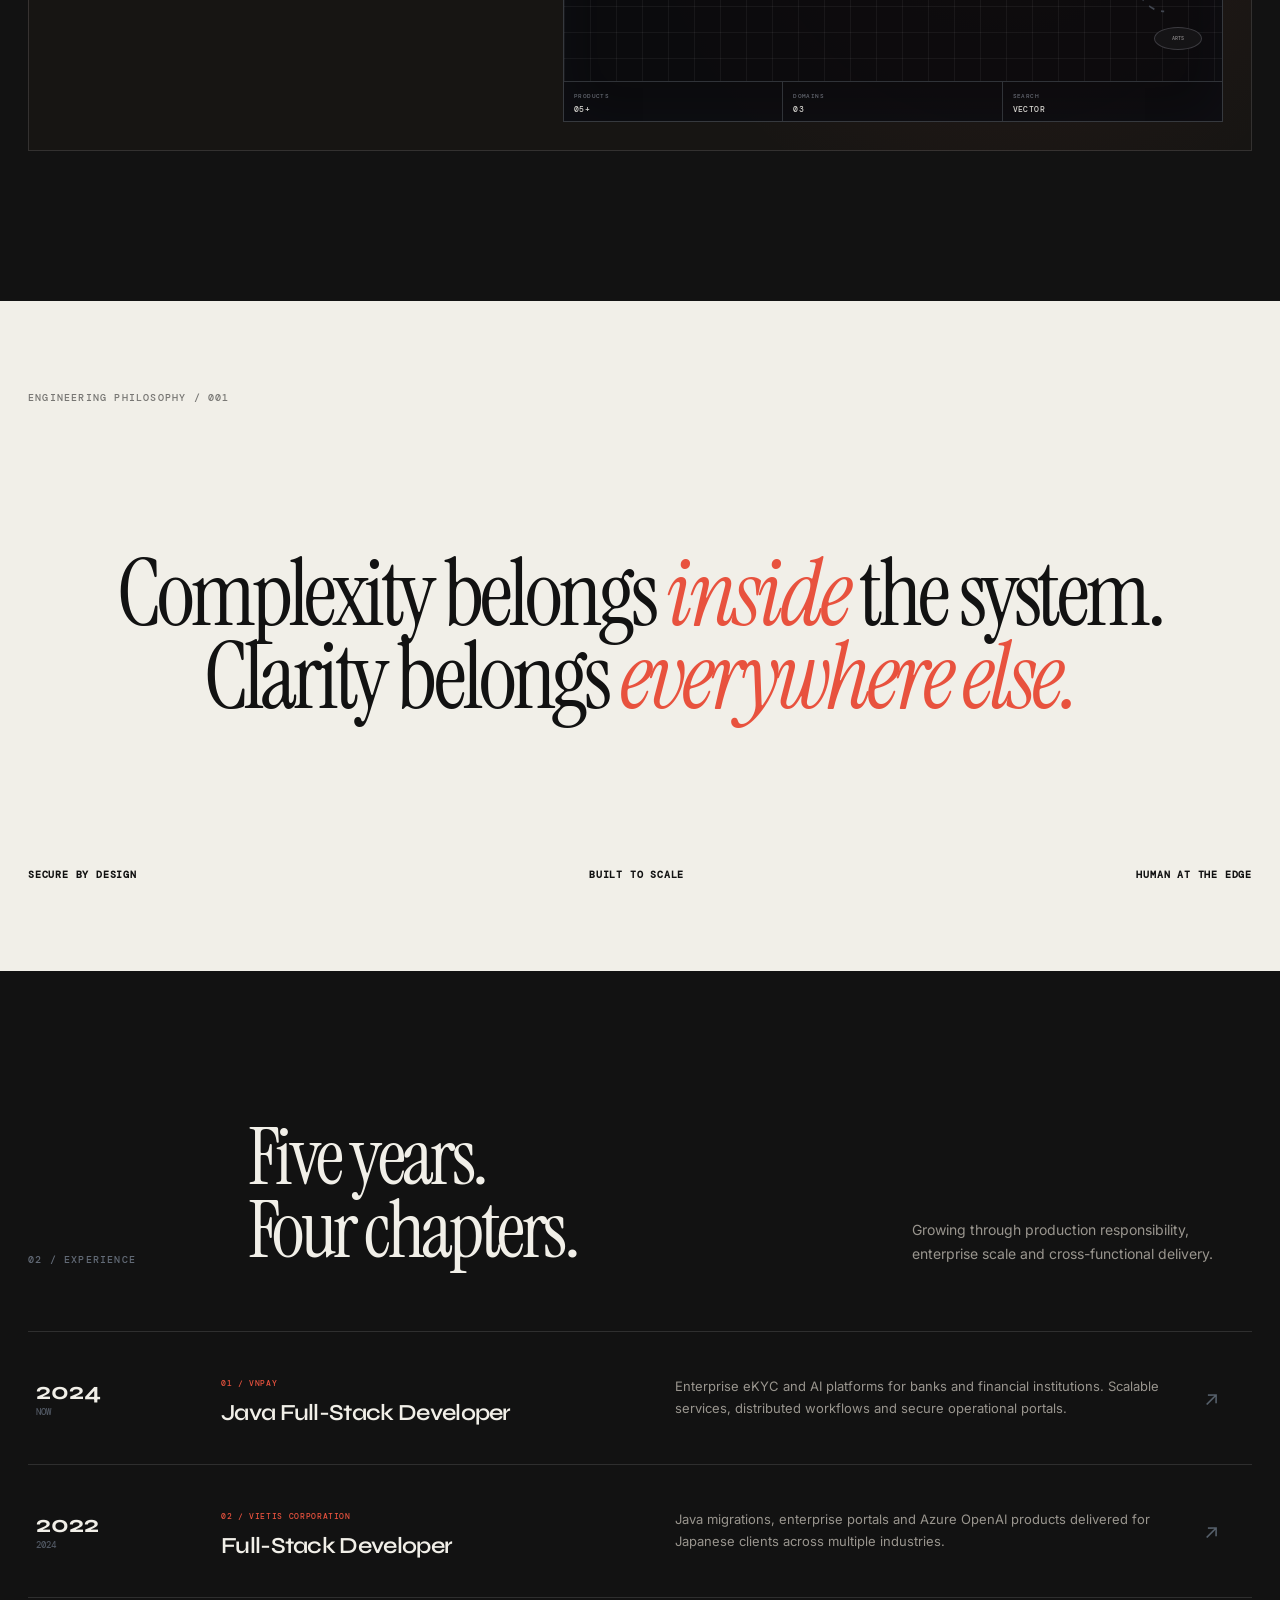
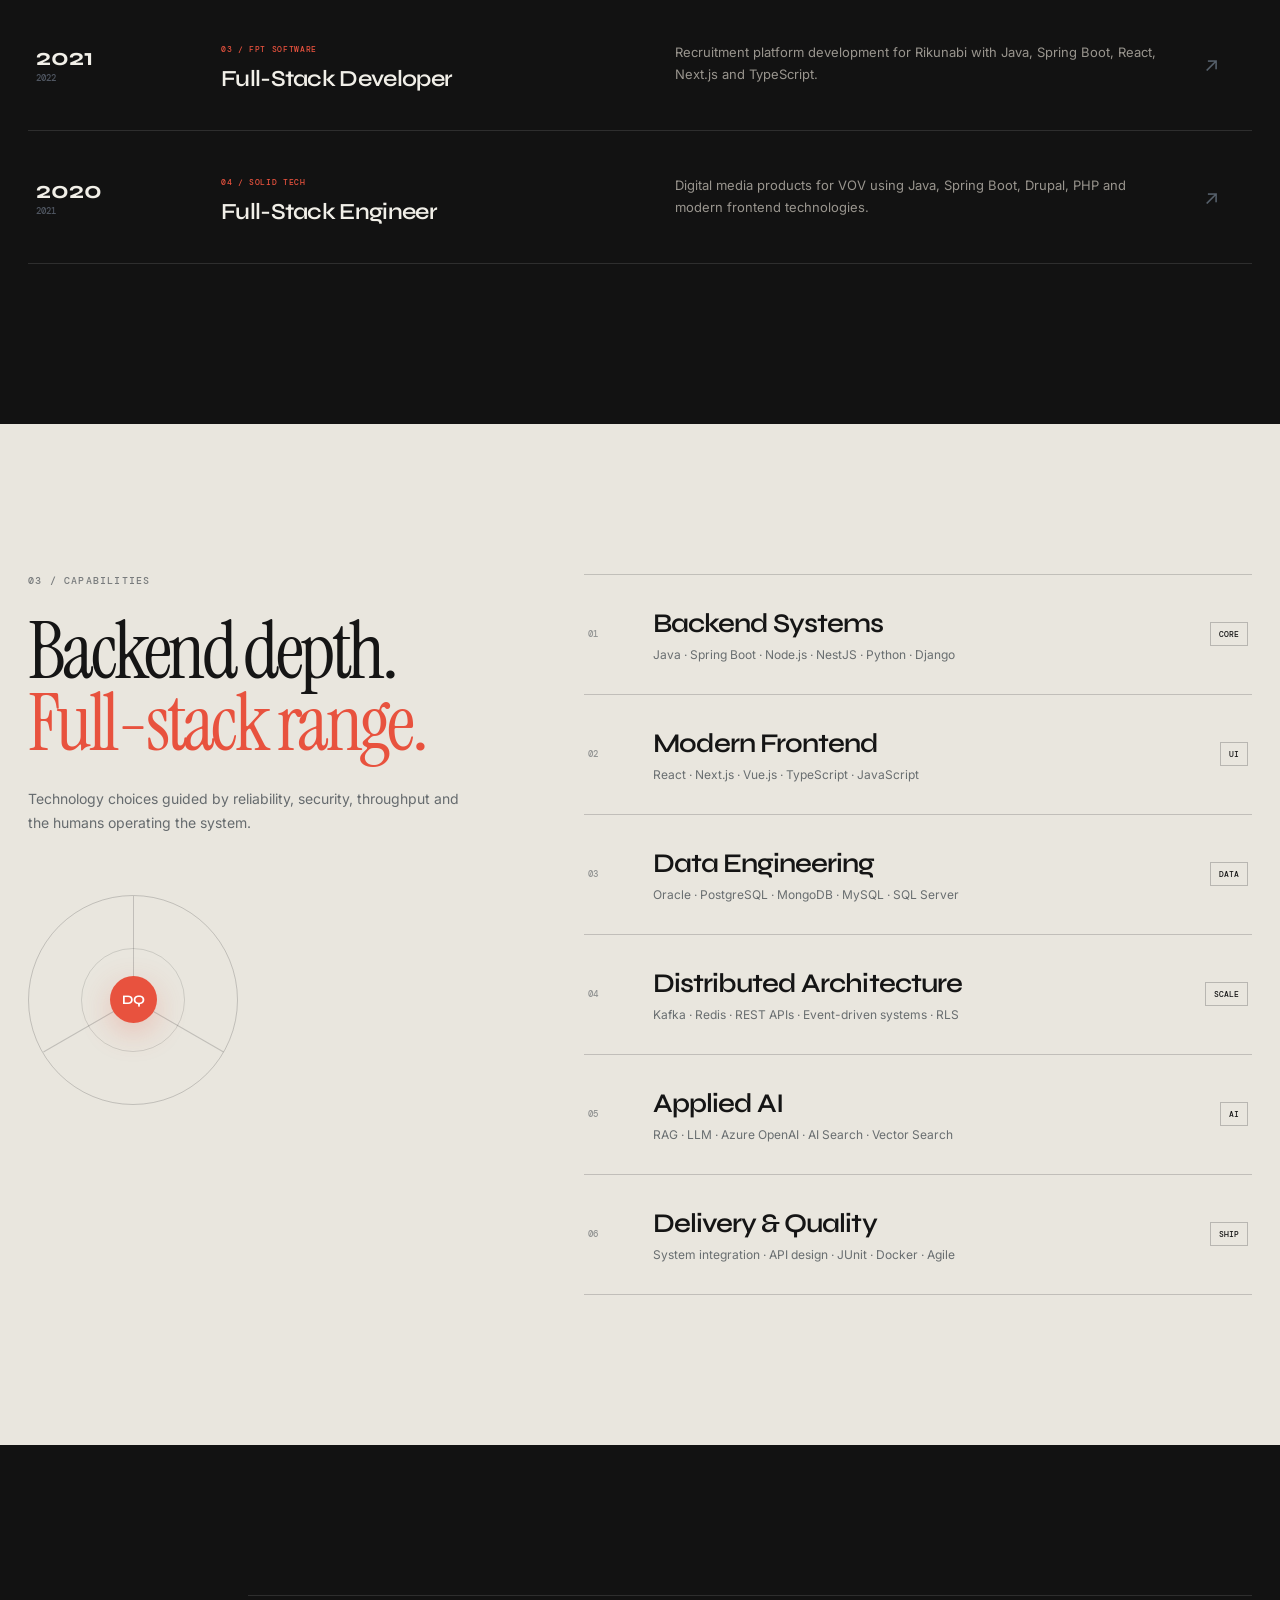
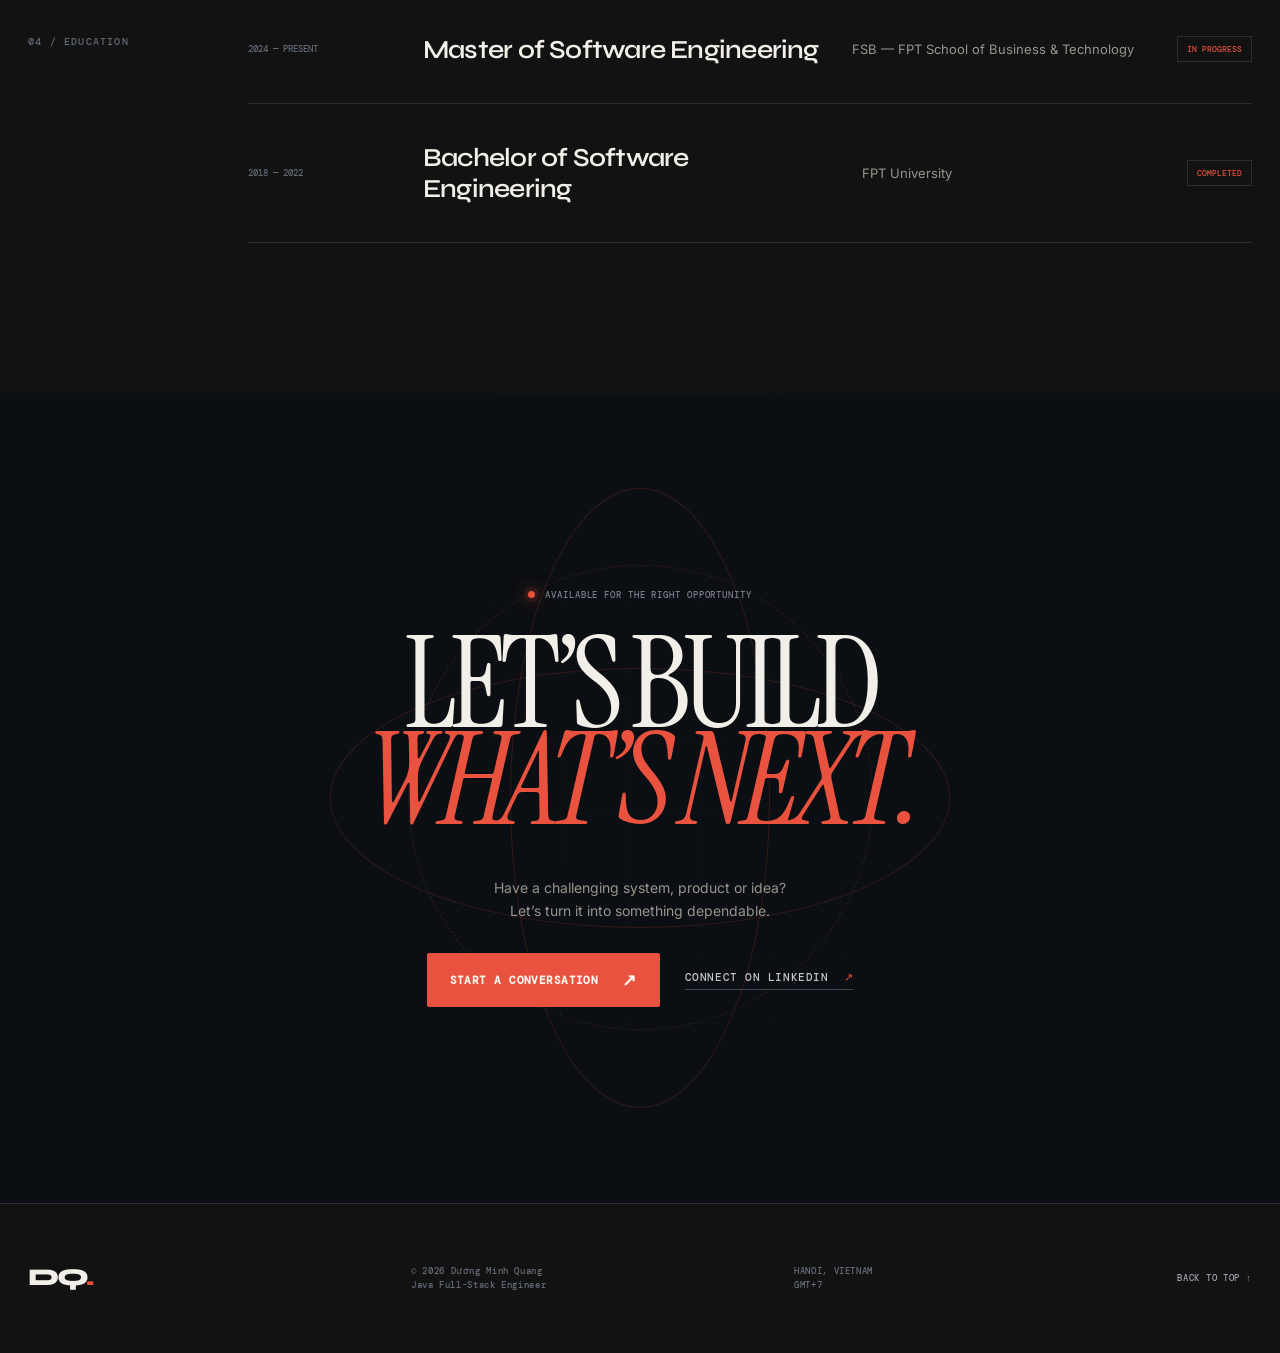
==== commit e775efce: "Add architecture illustrations to every project" ====
--- a/index.html
+++ b/index.html
@@ -122,12 +122,18 @@
                 <p>A multi-tenant operating layer connecting secure enterprise data to intelligent conversations.</p>
                 <ul><li>RAG</li><li>LLM</li><li>PostgreSQL</li><li>RLS</li></ul>
               </div>
-              <div class="agent-flow" aria-hidden="true">
-                <div class="agent-flow__head"><span>RUN / 0482</span><b>PROCESSING</b></div>
-                <div class="flow-row"><i>01</i><span>Knowledge query received</span><b>12ms</b></div>
-                <div class="flow-row"><i>02</i><span>Context retrieved</span><b>84ms</b></div>
-                <div class="flow-row active"><i>03</i><span>Response generated</span><b>486ms</b></div>
-                <div class="flow-output"><span></span><span></span><span></span><span></span></div>
+              <div class="project-system agent-system" aria-hidden="true">
+                <div class="project-system__bar"><span>AGENT / ORCHESTRATION</span><b><i></i> RUNNING</b></div>
+                <div class="project-system__canvas">
+                  <div class="sys-node agent-node--portal"><small>ENTRY</small><strong>PORTAL</strong><span>NEXT.JS</span></div>
+                  <div class="sys-node agent-node--auth"><small>SECURE</small><strong>AUTH + RLS</strong><span>TENANT SCOPE</span></div>
+                  <div class="sys-node sys-node--accent agent-node--rag"><small>CONTEXT</small><strong>RAG CORE</strong><span>RETRIEVAL</span><i></i></div>
+                  <div class="sys-node agent-node--vector"><small>KNOWLEDGE</small><strong>VECTOR DB</strong><span>EMBEDDINGS</span></div>
+                  <div class="sys-node agent-node--llm"><small>GENERATE</small><strong>LLM</strong><span>RESPONSE</span></div>
+                  <svg viewBox="0 0 600 210" preserveAspectRatio="none"><path d="M75 105H170"/><path d="M270 105H335"/><path d="M390 82V42H483"/><path d="M390 128V172H483"/></svg>
+                  <i class="flow-pulse flow-pulse--a"></i><i class="flow-pulse flow-pulse--b"></i><i class="flow-pulse flow-pulse--c"></i>
+                </div>
+                <div class="project-system__footer"><span>RETRIEVAL <b>84ms</b></span><span>TENANT <b>ISOLATED</b></span><span>STATUS <b>HEALTHY</b></span></div>
               </div>
             </article>
 
@@ -139,10 +145,18 @@
                 <p>An event-driven bridge connecting Facebook and Zalo conversations to an AI core.</p>
                 <ul><li>Java</li><li>Kafka</li><li>MongoDB</li><li>REST</li></ul>
               </div>
-              <div class="gateway-map" aria-hidden="true">
-                <div class="channel channel--fb">f</div><div class="channel channel--zalo">Z</div>
-                <div class="gateway-core"><span>ICI</span><i></i></div><div class="channel channel--ai">AI</div>
-                <svg viewBox="0 0 500 230"><path d="M65 55C150 55 135 115 220 115"/><path d="M65 180C150 180 135 115 220 115"/><path d="M280 115H430"/></svg>
+              <div class="project-system gateway-system" aria-hidden="true">
+                <div class="project-system__bar"><span>ICI / MESSAGE ROUTER</span><b><i></i> ONLINE</b></div>
+                <div class="project-system__canvas">
+                  <div class="channel-node channel-node--fb"><strong>f</strong><span>FACEBOOK</span></div>
+                  <div class="channel-node channel-node--zalo"><strong>Z</strong><span>ZALO</span></div>
+                  <div class="gateway-hub"><span>GATEWAY</span><strong>ICI</strong><i></i><i></i></div>
+                  <div class="channel-node channel-node--ai"><strong>AI</strong><span>CORE</span></div>
+                  <div class="event-bus"><small>ASYNC BUS</small><strong>KAFKA</strong></div>
+                  <svg viewBox="0 0 600 210" preserveAspectRatio="none"><path d="M72 47C165 47 165 105 260 105"/><path d="M72 165C165 165 165 105 260 105"/><path d="M345 105H500"/><path d="M303 142V180H410"/></svg>
+                  <i class="message-packet message-packet--one"></i><i class="message-packet message-packet--two"></i><i class="message-packet message-packet--three"></i>
+                </div>
+                <div class="project-system__footer"><span>CHANNELS <b>02</b></span><span>DELIVERY <b>ASYNC</b></span><span>STORE <b>MONGODB</b></span></div>
               </div>
             </article>
           </div>
@@ -155,8 +169,18 @@
               <p>Private-knowledge assistants for healthcare, travel and the arts—powered by semantic retrieval, vector search and real-time streaming.</p>
               <ul><li>Azure OpenAI</li><li>Vector Search</li><li>React</li><li>Django</li></ul>
             </div>
-            <div class="suite-metric"><span>PRODUCTS<br />DELIVERED</span><strong>05<span>+</span></strong><i>ACROSS 3 INDUSTRIES</i></div>
-            <div class="suite-orbit" aria-hidden="true"><span>HEALTH</span><span>TRAVEL</span><span>ARTS</span><i></i></div>
+            <div class="suite-system" aria-hidden="true">
+              <div class="project-system__bar"><span>KNOWLEDGE / PIPELINE</span><b><i></i> INDEXED</b></div>
+              <div class="suite-system__canvas">
+                <div class="suite-node suite-node--docs"><small>SOURCE</small><strong>DOCS</strong><span>UPLOAD</span></div>
+                <div class="suite-node suite-node--index"><small>RETRIEVE</small><strong>VECTOR<br />INDEX</strong><span>SEMANTIC</span></div>
+                <div class="suite-node suite-node--openai"><small>GENERATE</small><strong>AZURE<br />OPENAI</strong><span>STREAM</span></div>
+                <div class="domain-node domain-node--health">HEALTH</div><div class="domain-node domain-node--travel">TRAVEL</div><div class="domain-node domain-node--arts">ARTS</div>
+                <svg viewBox="0 0 570 250" preserveAspectRatio="none"><path d="M70 125H175"/><path d="M275 125H365"/><path d="M445 105C490 105 485 48 520 48"/><path d="M445 125H520"/><path d="M445 145C490 145 485 205 520 205"/></svg>
+                <i class="pipeline-pulse pipeline-pulse--one"></i><i class="pipeline-pulse pipeline-pulse--two"></i>
+              </div>
+              <div class="project-system__footer"><span>PRODUCTS <b>05+</b></span><span>DOMAINS <b>03</b></span><span>SEARCH <b>VECTOR</b></span></div>
+            </div>
           </article>
         </div>
       </section>
--- a/styles.css
+++ b/styles.css
@@ -189,6 +189,14 @@
 .capabilities{background:#e9e6de;color:#151515}.capabilities h2 em{color:var(--signal)}.radar span{background:var(--signal);box-shadow:0 10px 30px rgba(232,82,62,.25)}
 .contact__orb i{border-color:rgba(232,82,62,.18)}.contact h2{font-family:var(--font-editorial);font-weight:400;font-size:clamp(70px,10vw,160px);line-height:.75;letter-spacing:-.055em}.contact h2 span{font-style:italic}
 
+/* Project architecture illustrations */
+.project-system,.suite-system{overflow:hidden;border:1px solid #36393e;background:rgba(8,9,11,.76);box-shadow:inset 0 0 55px rgba(113,131,255,.035)}
+.project-system{position:absolute;left:28px;right:28px;bottom:27px;height:260px}.project-system__bar{height:37px;padding:0 12px;display:flex;align-items:center;justify-content:space-between;border-bottom:1px solid #303338;color:#6d7078;font:500 7px var(--font-mono);letter-spacing:.09em}.project-system__bar b{display:flex;align-items:center;gap:7px;color:var(--signal);font-weight:500}.project-system__bar b i{width:5px;height:5px;border-radius:50%;background:currentColor;box-shadow:0 0 9px currentColor;animation:systemStatus 1.8s infinite}.project-system__canvas{position:relative;height:181px;overflow:hidden;background-image:linear-gradient(rgba(255,255,255,.055) 1px,transparent 1px),linear-gradient(90deg,rgba(255,255,255,.055) 1px,transparent 1px);background-size:24px 24px}.project-system__canvas:after{content:"";position:absolute;inset:0;background:radial-gradient(circle at 55% 50%,rgba(113,131,255,.07),transparent 48%);pointer-events:none}.project-system__canvas svg,.suite-system__canvas svg{position:absolute;inset:0;width:100%;height:100%;fill:none;stroke:#424751;stroke-width:1.2;stroke-dasharray:5 6;vector-effect:non-scaling-stroke}.project-system__footer{height:40px;display:grid;grid-template-columns:repeat(3,1fr);border-top:1px solid #303338}.project-system__footer span{padding:10px;border-right:1px solid #303338;color:#656972;font:500 6px var(--font-mono);letter-spacing:.06em}.project-system__footer span:last-child{border:0}.project-system__footer b{display:block;margin-top:4px;color:#d7d6d1;font-size:8px;font-weight:500}
+.sys-node{position:absolute;z-index:2;min-width:76px;padding:8px;border:1px solid #373b43;background:#111318}.sys-node small,.sys-node span{display:block;color:#646a74;font:500 5px var(--font-mono);letter-spacing:.07em}.sys-node strong{display:block;margin:4px 0;color:#e5e4df;font:600 8px var(--font-display)}.sys-node--accent{border-color:rgba(113,131,255,.62);box-shadow:0 0 24px rgba(113,131,255,.08)}.sys-node--accent strong{color:#9aa6ff}.sys-node--accent>i{position:absolute;inset:-7px;border:1px dashed rgba(113,131,255,.24);animation:nodeOrbit 10s linear infinite}.agent-node--portal{left:3%;top:40%}.agent-node--auth{left:28%;top:40%}.agent-node--rag{left:56%;top:37%}.agent-node--vector{right:3%;top:8%}.agent-node--llm{right:3%;bottom:7%}.flow-pulse,.message-packet,.pipeline-pulse{position:absolute;z-index:4;width:5px;height:5px;border-radius:50%;background:var(--signal);box-shadow:0 0 12px var(--signal)}.flow-pulse--a{left:17%;top:49%;animation:agentPulseA 2.6s infinite}.flow-pulse--b{left:45%;top:49%;animation:agentPulseB 2.3s .5s infinite}.flow-pulse--c{left:70%;top:48%;animation:agentPulseC 2.8s .8s infinite}
+.gateway-system{border-color:#303a39;background:rgba(7,13,13,.78)}.gateway-system .project-system__canvas:after{background:radial-gradient(circle at 52% 50%,rgba(113,131,255,.08),transparent 50%)}.channel-node{position:absolute;z-index:3;width:42px;text-align:center}.channel-node strong{width:36px;height:36px;margin:auto;display:grid;place-items:center;border:1px solid #3c4647;border-radius:50%;background:#101617;font:600 10px var(--font-display)}.channel-node span{display:block;margin-top:5px;color:#5d696b;font:500 5px var(--font-mono)}.channel-node--fb{left:4%;top:17%;color:#7999ff}.channel-node--zalo{left:4%;bottom:8%;color:#6ed7eb}.channel-node--ai{right:4%;top:39%;color:var(--signal)}.channel-node--ai strong{border-color:rgba(232,82,62,.45)}.gateway-hub{position:absolute;z-index:3;left:45%;top:33%;width:68px;height:68px;display:grid;place-content:center;text-align:center;border:1px solid #465253;background:#111718}.gateway-hub span{color:#647072;font:500 5px var(--font-mono)}.gateway-hub strong{font:600 12px var(--font-display)}.gateway-hub i{position:absolute;inset:-8px;border:1px dashed #334041;animation:nodeOrbit 10s linear infinite}.gateway-hub i:last-child{inset:-17px;border-radius:50%;animation-direction:reverse;animation-duration:14s}.event-bus{position:absolute;z-index:2;left:66%;bottom:4%;padding:7px 10px;border:1px solid #363c42;background:#101316}.event-bus small{display:block;color:#606670;font:500 5px var(--font-mono)}.event-bus strong{color:#aaaeb5;font:600 7px var(--font-display)}.message-packet--one{left:17%;top:27%;animation:messageInOne 2.7s infinite}.message-packet--two{left:17%;top:76%;animation:messageInTwo 3s .8s infinite}.message-packet--three{left:60%;top:49%;animation:messageOut 2.5s .4s infinite}
+.case--suite{display:block;min-height:560px;background:radial-gradient(circle at 80% 50%,rgba(232,82,62,.07),transparent 36%),#171513}.case--suite .case__copy{width:40%;max-width:560px}.suite-system{position:absolute;right:28px;top:64px;bottom:28px;width:54%}.suite-system__canvas{position:relative;height:calc(100% - 77px);overflow:hidden;background-image:linear-gradient(rgba(255,255,255,.05) 1px,transparent 1px),linear-gradient(90deg,rgba(255,255,255,.05) 1px,transparent 1px);background-size:26px 26px}.suite-node{position:absolute;z-index:2;width:76px;padding:9px;border:1px solid #414046;background:#131316}.suite-node small,.suite-node span{display:block;color:#6a686d;font:500 5px var(--font-mono)}.suite-node strong{display:block;margin:5px 0;font:600 9px var(--font-display)}.suite-node--docs{left:3%;top:40%}.suite-node--index{left:31%;top:37%;border-color:#4d526b}.suite-node--index strong{color:#a8b0ff}.suite-node--openai{left:62%;top:37%;border-color:rgba(232,82,62,.45)}.suite-node--openai strong{color:#f27a6a}.domain-node{position:absolute;z-index:2;right:3%;width:48px;padding:7px 3px;border:1px solid #3c3b40;border-radius:50%;text-align:center;color:#8b8889;background:#151416;font:500 5px var(--font-mono)}.domain-node--health{top:8%}.domain-node--travel{top:43%;color:var(--signal)}.domain-node--arts{bottom:8%}.pipeline-pulse--one{left:18%;top:49%;animation:pipelineOne 2.5s infinite}.pipeline-pulse--two{left:49%;top:49%;animation:pipelineTwo 2.3s .5s infinite}
+@keyframes systemStatus{50%{opacity:.35}}@keyframes nodeOrbit{to{transform:rotate(360deg)}}@keyframes agentPulseA{0%{left:17%;opacity:0}20%{opacity:1}100%{left:29%;opacity:0}}@keyframes agentPulseB{0%{left:45%;opacity:0}20%{opacity:1}100%{left:57%;opacity:0}}@keyframes agentPulseC{0%{left:70%;top:49%;opacity:0}20%{opacity:1}100%{left:86%;top:22%;opacity:0}}@keyframes messageInOne{0%{left:17%;top:27%;opacity:0}20%{opacity:1}100%{left:47%;top:49%;opacity:0}}@keyframes messageInTwo{0%{left:17%;top:76%;opacity:0}20%{opacity:1}100%{left:47%;top:49%;opacity:0}}@keyframes messageOut{0%{left:60%;opacity:0}20%{opacity:1}100%{left:84%;opacity:0}}@keyframes pipelineOne{0%{left:18%;opacity:0}20%{opacity:1}100%{left:33%;opacity:0}}@keyframes pipelineTwo{0%{left:49%;opacity:0}20%{opacity:1}100%{left:64%;opacity:0}}
+
 .reveal{opacity:0;transform:translateY(32px);transition:opacity .75s cubic-bezier(.22,1,.36,1),transform .75s cubic-bezier(.22,1,.36,1)}.reveal.is-visible{opacity:1;transform:translateY(0)}
 @keyframes pulse{50%{opacity:.45;box-shadow:0 0 0 7px rgba(232,82,62,0)}}@keyframes rings{0%{transform:scale(.25);opacity:1}100%{transform:scale(1.5);opacity:0}}@keyframes packetX{0%{left:17%;opacity:0}20%{opacity:1}100%{left:39%;opacity:0}}@keyframes packetX2{0%{left:55%;opacity:0}20%{opacity:1}100%{left:73%;opacity:0}}@keyframes packetY{0%{top:48%;opacity:0}20%{opacity:1}100%{top:20%;opacity:0}}@keyframes bob{50%{transform:translateY(6px)}}@keyframes marquee{to{transform:translateX(-50%)}}@keyframes scan{0%,100%{top:12%}50%{top:85%}}@keyframes type{50%{opacity:.25}}@keyframes rotate{to{transform:rotate(360deg)}}@keyframes orb{50%{transform:rotate(18deg) scale(1.08)}}@keyframes facePulse{50%{box-shadow:inset 0 0 95px rgba(113,131,255,.18),0 0 75px rgba(113,131,255,.18)}}@keyframes pointBlink{0%,100%{opacity:.25;transform:scale(.7)}50%{opacity:1;transform:scale(1.35)}}@keyframes reticlePulse{0%,100%{opacity:.18;transform:translate(-50%,-50%) scale(.85)}50%{opacity:.65;transform:translate(-50%,-50%) scale(1.08)}}@keyframes readoutBlink{50%{opacity:.35}}@keyframes verifiedPulse{50%{box-shadow:0 0 38px rgba(232,82,62,.36)}}
 
@@ -196,4 +204,6 @@
 
 @media (max-width:760px){.cursor-glow{display:none}.site-header{height:72px;padding:0 18px}.site-header.is-scrolled{height:64px}.brand__role,.availability{display:none}.menu-button{right:18px}.hero{padding:115px 18px 40px;gap:35px}.hero__index{margin-bottom:22px}.hero__index span:last-child{display:none}.hero__intro{font-size:15px}.hero h1{max-width:100%;font-size:clamp(46px,14.2vw,67px);line-height:.85;letter-spacing:-.085em}.hero__bottom{grid-template-columns:1fr;margin-top:35px}.hero__actions{flex-direction:row;align-items:center}.hero-console{margin-top:15px}.console__bar{grid-template-columns:1fr 1fr}.console__bar>span{display:none}.console__map{aspect-ratio:.9;min-height:420px}.map-node--client{left:4%;top:10%}.map-node--gateway{left:48%;top:10%}.map-node--core{left:25%;top:40%}.map-node--data{left:4%;right:auto;top:auto;bottom:8%}.map-node--events{right:4%;bottom:8%}.console__map svg,.packet{display:none}.console__metrics div{padding:12px 9px}.console__metrics strong{font-size:11px}.scroll-cue{display:none}.signal-strip{padding:16px 0}.section{width:calc(100% - 36px);padding:100px 0}.section-heading{grid-template-columns:1fr;gap:24px;margin-bottom:48px}.section-heading>p{grid-column:auto}.section-heading h2,.capabilities h2{font-size:clamp(42px,13vw,62px)}.case,.case--ekyc,.case-row .case,.case--suite{min-height:auto;padding:24px;display:block}.case__number{font-size:47px}.case__label,.case-row .case__label,.case--suite .case__label{margin-bottom:50px}.case h3,.case-row .case h3,.case--suite h3{font-size:clamp(43px,13vw,62px)}.case--ekyc .case__copy{width:auto}.biometric{position:relative;top:auto;right:auto;bottom:auto;width:100%;height:470px;margin-top:40px}.biometric__face{width:170px;height:240px}.confidence{width:155px}.case-row{gap:18px}.agent-flow,.gateway-map{position:relative;left:auto;right:auto;bottom:auto;height:235px;margin-top:45px}.case--suite .case__copy{max-width:none}.suite-metric{width:190px;height:190px;margin:45px 0 0 auto}.suite-metric strong{font-size:62px}.suite-orbit{display:none}.manifesto{min-height:620px;padding:70px 18px}.manifesto p{font-size:clamp(42px,12vw,67px)}.manifesto__foot{flex-direction:column;gap:10px}.timeline__item{grid-template-columns:85px 1fr;gap:18px;padding:28px 0}.timeline__item:hover{padding:28px 0;background:transparent}.timeline__company h3{font-size:20px}.timeline__item>p{grid-column:2}.timeline__arrow{display:none}.capabilities{display:block;padding:100px 18px}.capabilities__sticky{position:relative;top:auto}.radar{width:170px;height:170px;margin:45px 0}.capability{grid-template-columns:30px 1fr}.capability>b{display:none}.capability h3{font-size:22px}.education{display:block}.education__label{margin-bottom:35px}.education__item{grid-template-columns:1fr auto;gap:12px;padding:30px 0}.education__item>span{grid-column:1}.education__item h3{grid-column:1/-1;font-size:23px}.education__item p{grid-column:1}.education__item i{grid-column:2;grid-row:1}.contact{min-height:720px;padding:100px 18px}.contact__orb{width:440px;height:440px}.contact h2{font-size:clamp(55px,17vw,90px)}.contact__actions{flex-direction:column}.footer{padding:35px 18px;grid-template-columns:1fr auto}.footer p:nth-of-type(2){display:none}}
 
+@media(max-width:760px){.project-system{position:relative;left:auto;right:auto;bottom:auto;width:100%;height:300px;margin-top:46px}.project-system__canvas{height:220px}.project-system__footer{height:42px}.sys-node{min-width:61px;padding:7px}.sys-node strong{font-size:7px}.agent-node--portal{left:2%;top:42%}.agent-node--auth{left:28%;top:42%}.agent-node--rag{left:55%;top:39%}.agent-node--vector{right:2%;top:6%}.agent-node--llm{right:2%;bottom:5%}.channel-node--fb,.channel-node--zalo{left:2%}.channel-node--ai{right:2%}.gateway-hub{left:40%;top:35%}.event-bus{left:59%}.case--suite .case__copy{width:auto}.suite-system{position:relative;right:auto;top:auto;bottom:auto;width:100%;height:360px;margin-top:48px}.suite-system__canvas{height:283px}.suite-node{width:62px;padding:7px}.suite-node strong{font-size:7px}.suite-node--docs{left:2%}.suite-node--index{left:27%}.suite-node--openai{left:53%}.domain-node{right:2%;width:43px}.project-system__footer span{padding:9px 6px}}
+
 @media (prefers-reduced-motion:reduce){*,*::before,*::after{scroll-behavior:auto!important;animation-duration:.01ms!important;animation-iteration-count:1!important;transition-duration:.01ms!important}.reveal{opacity:1;transform:none}.cursor-glow{display:none}}
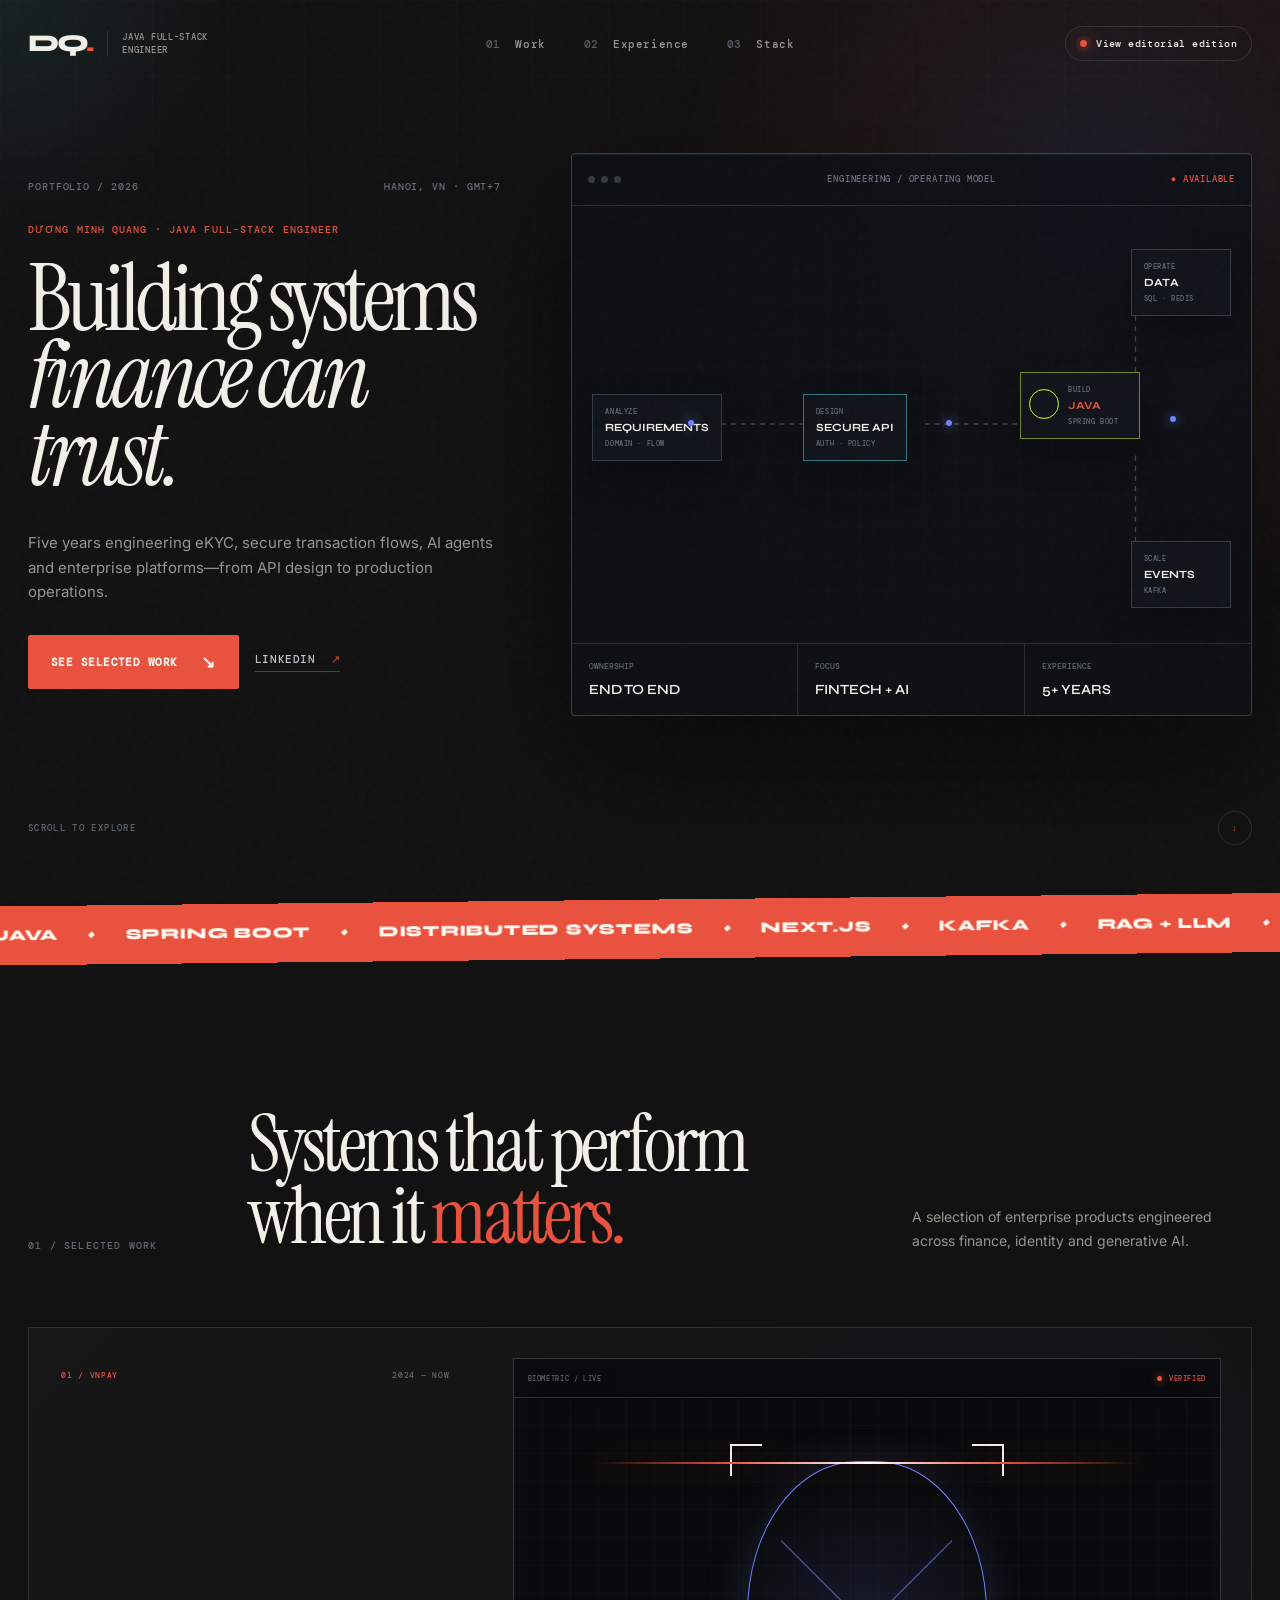
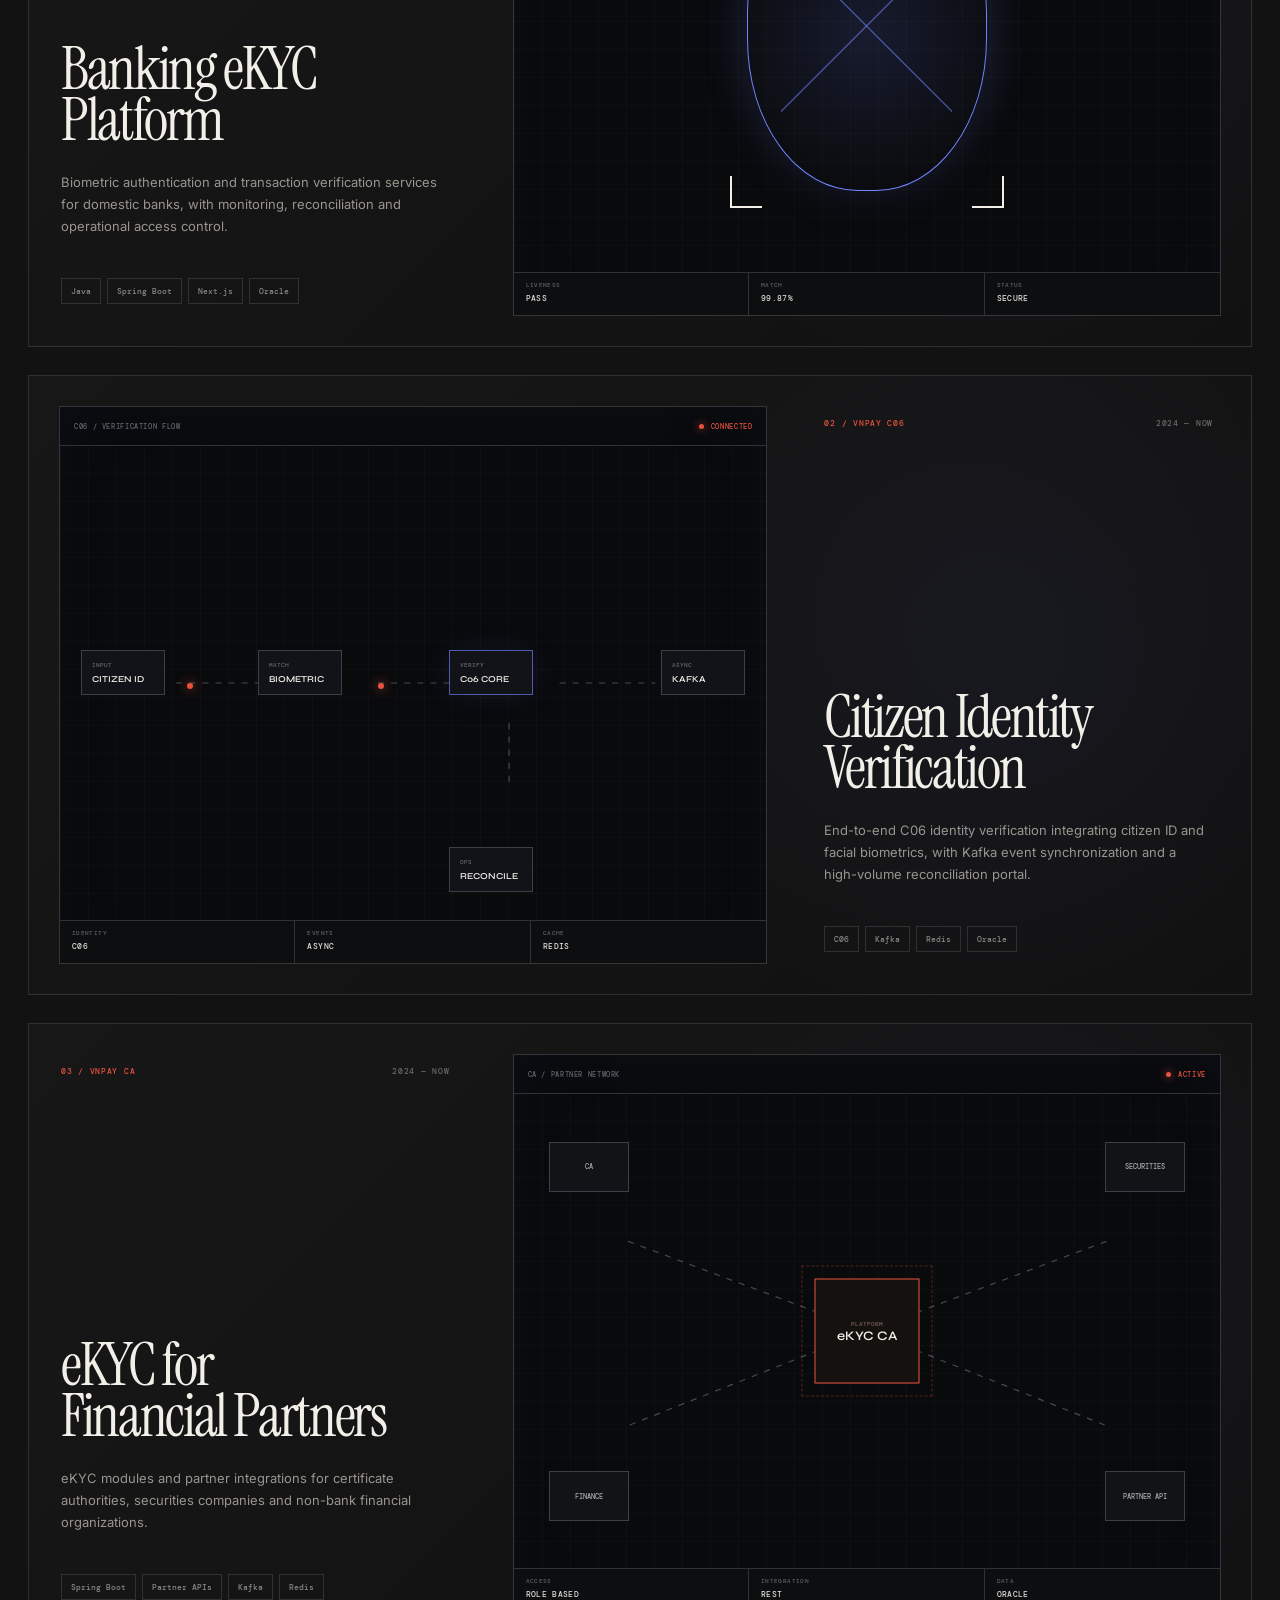
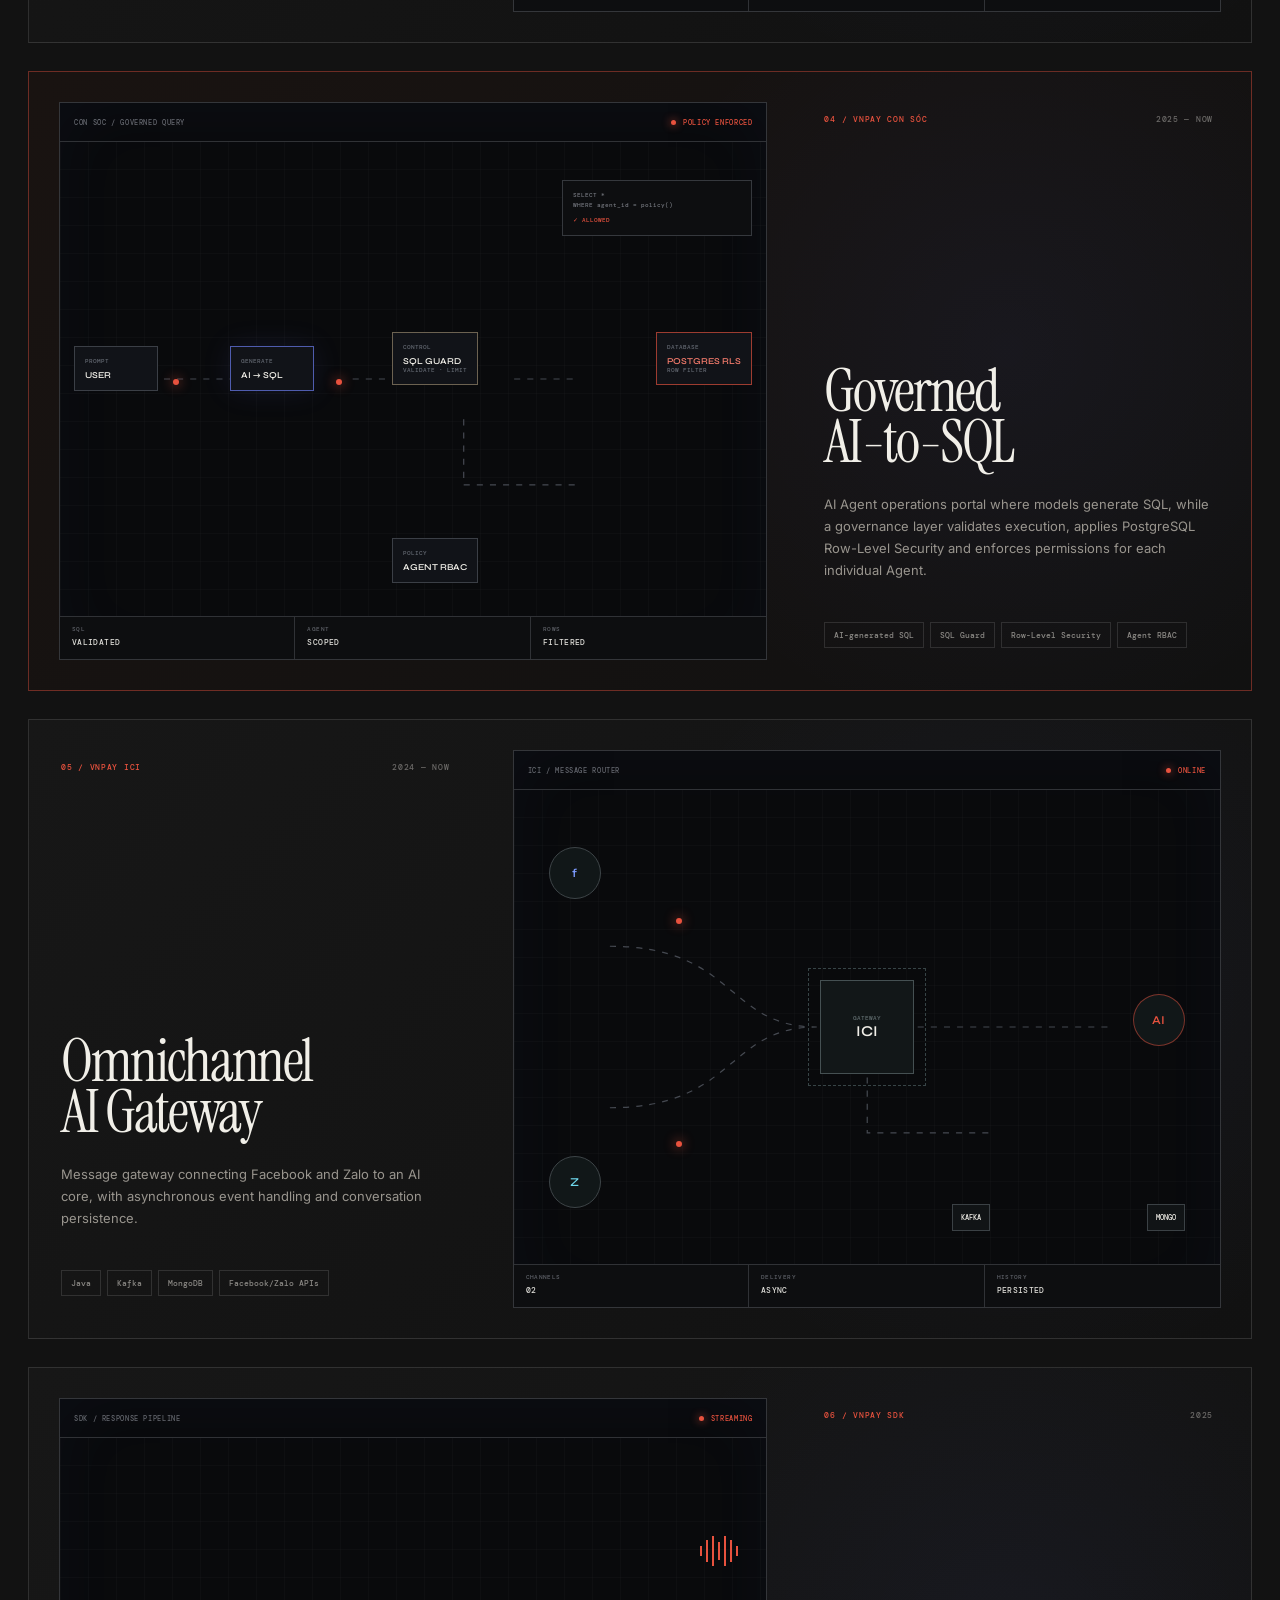
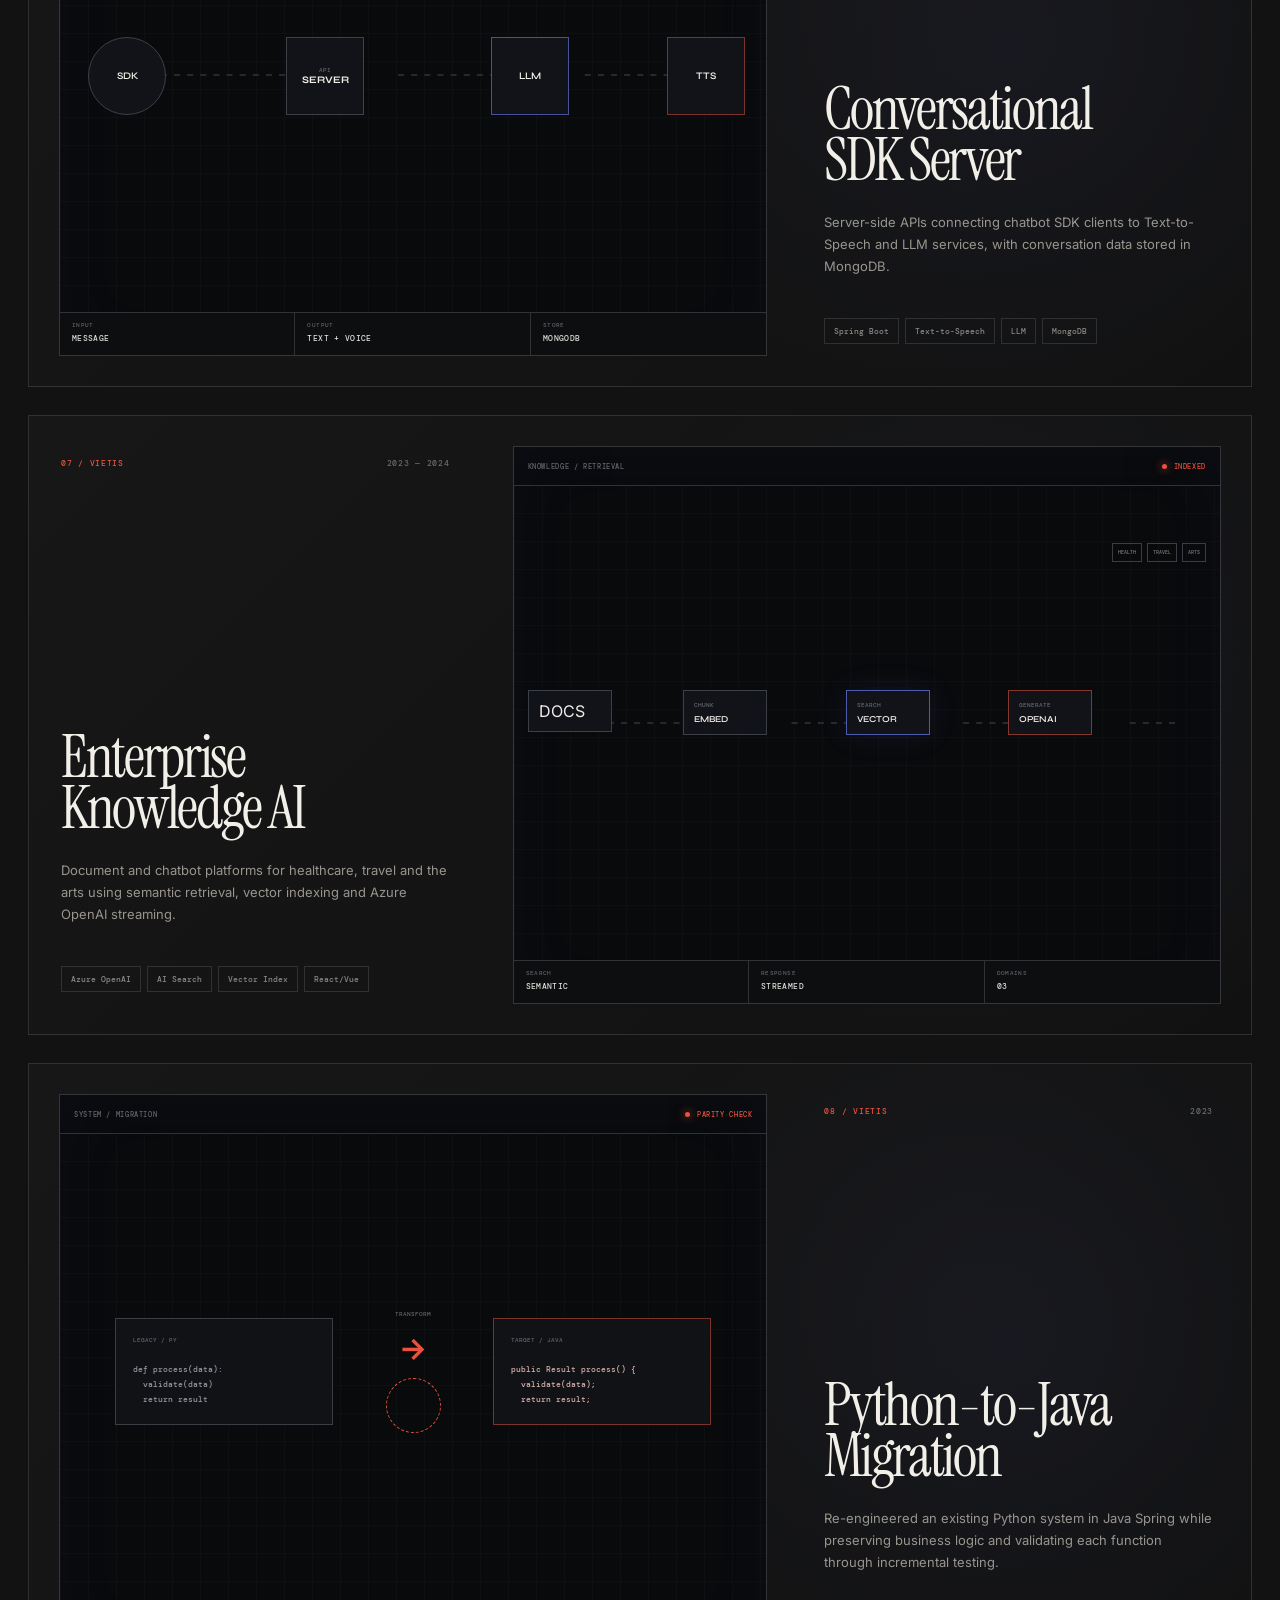
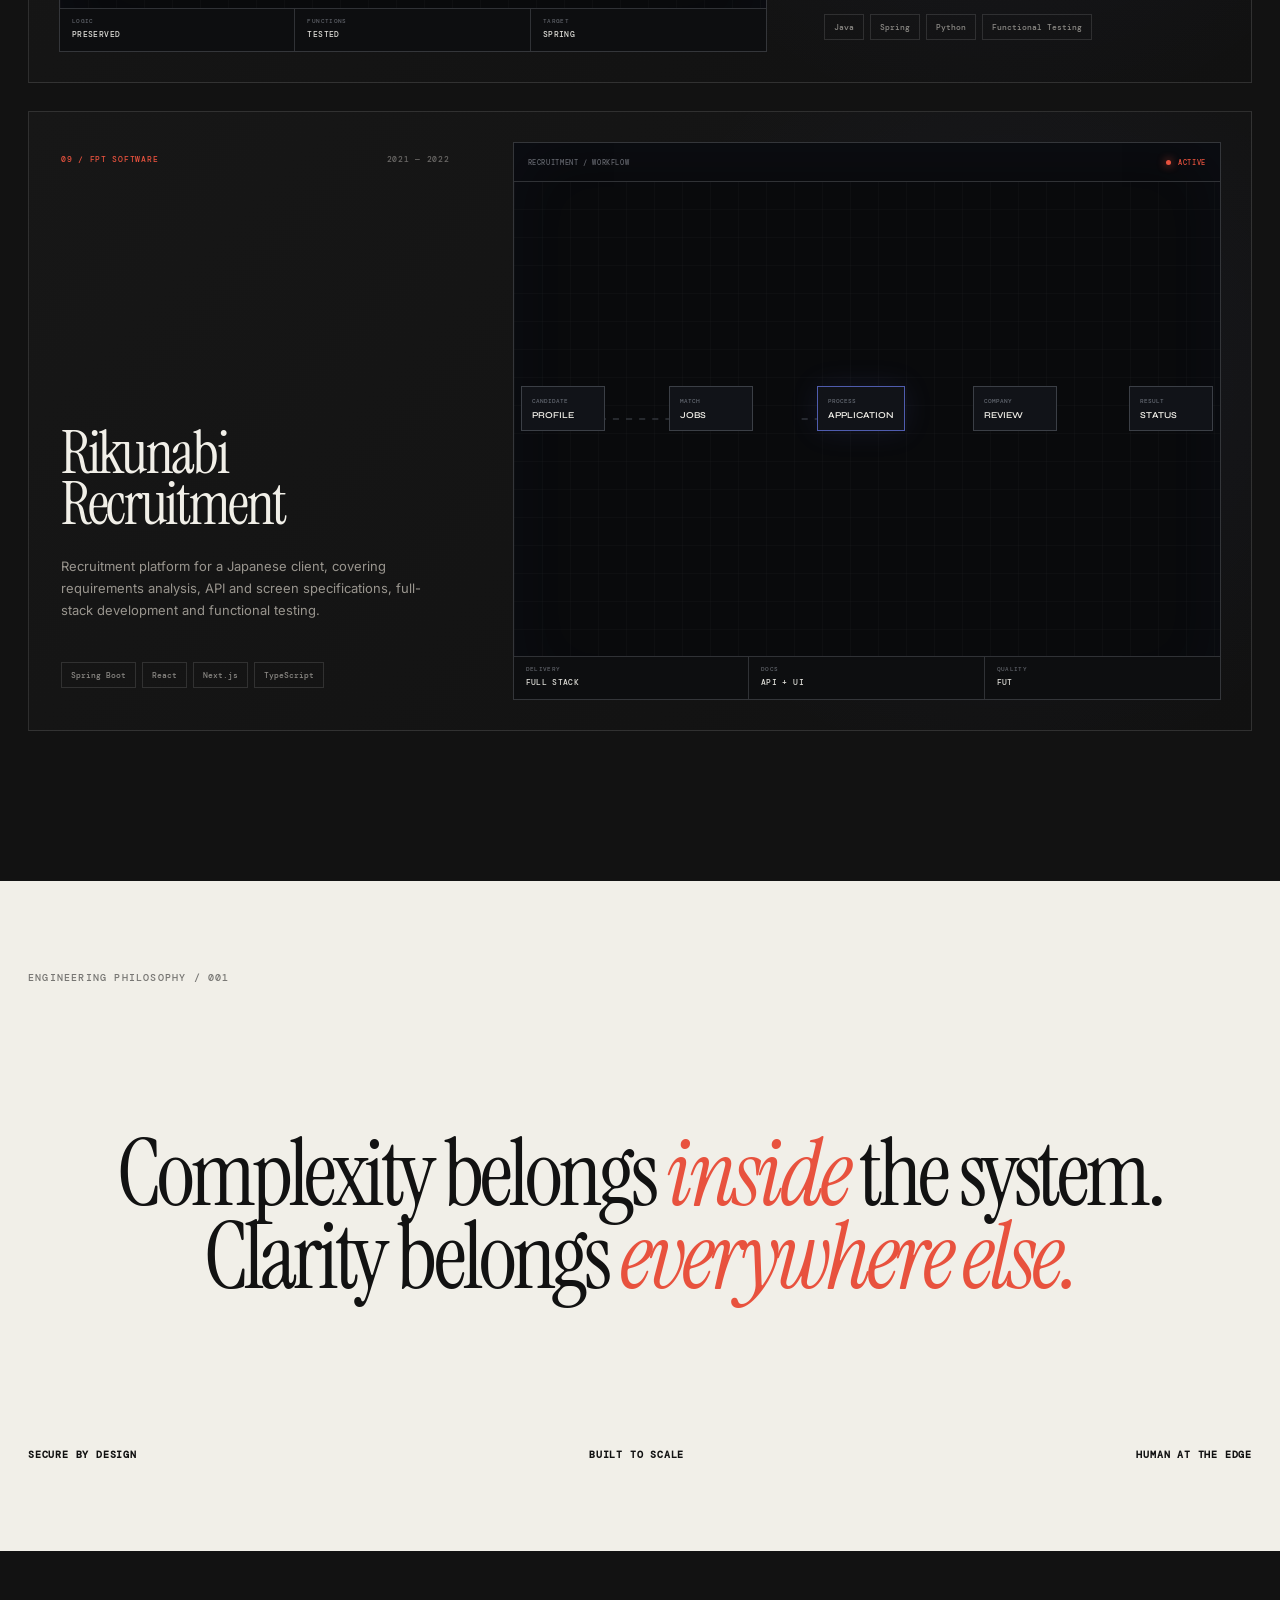
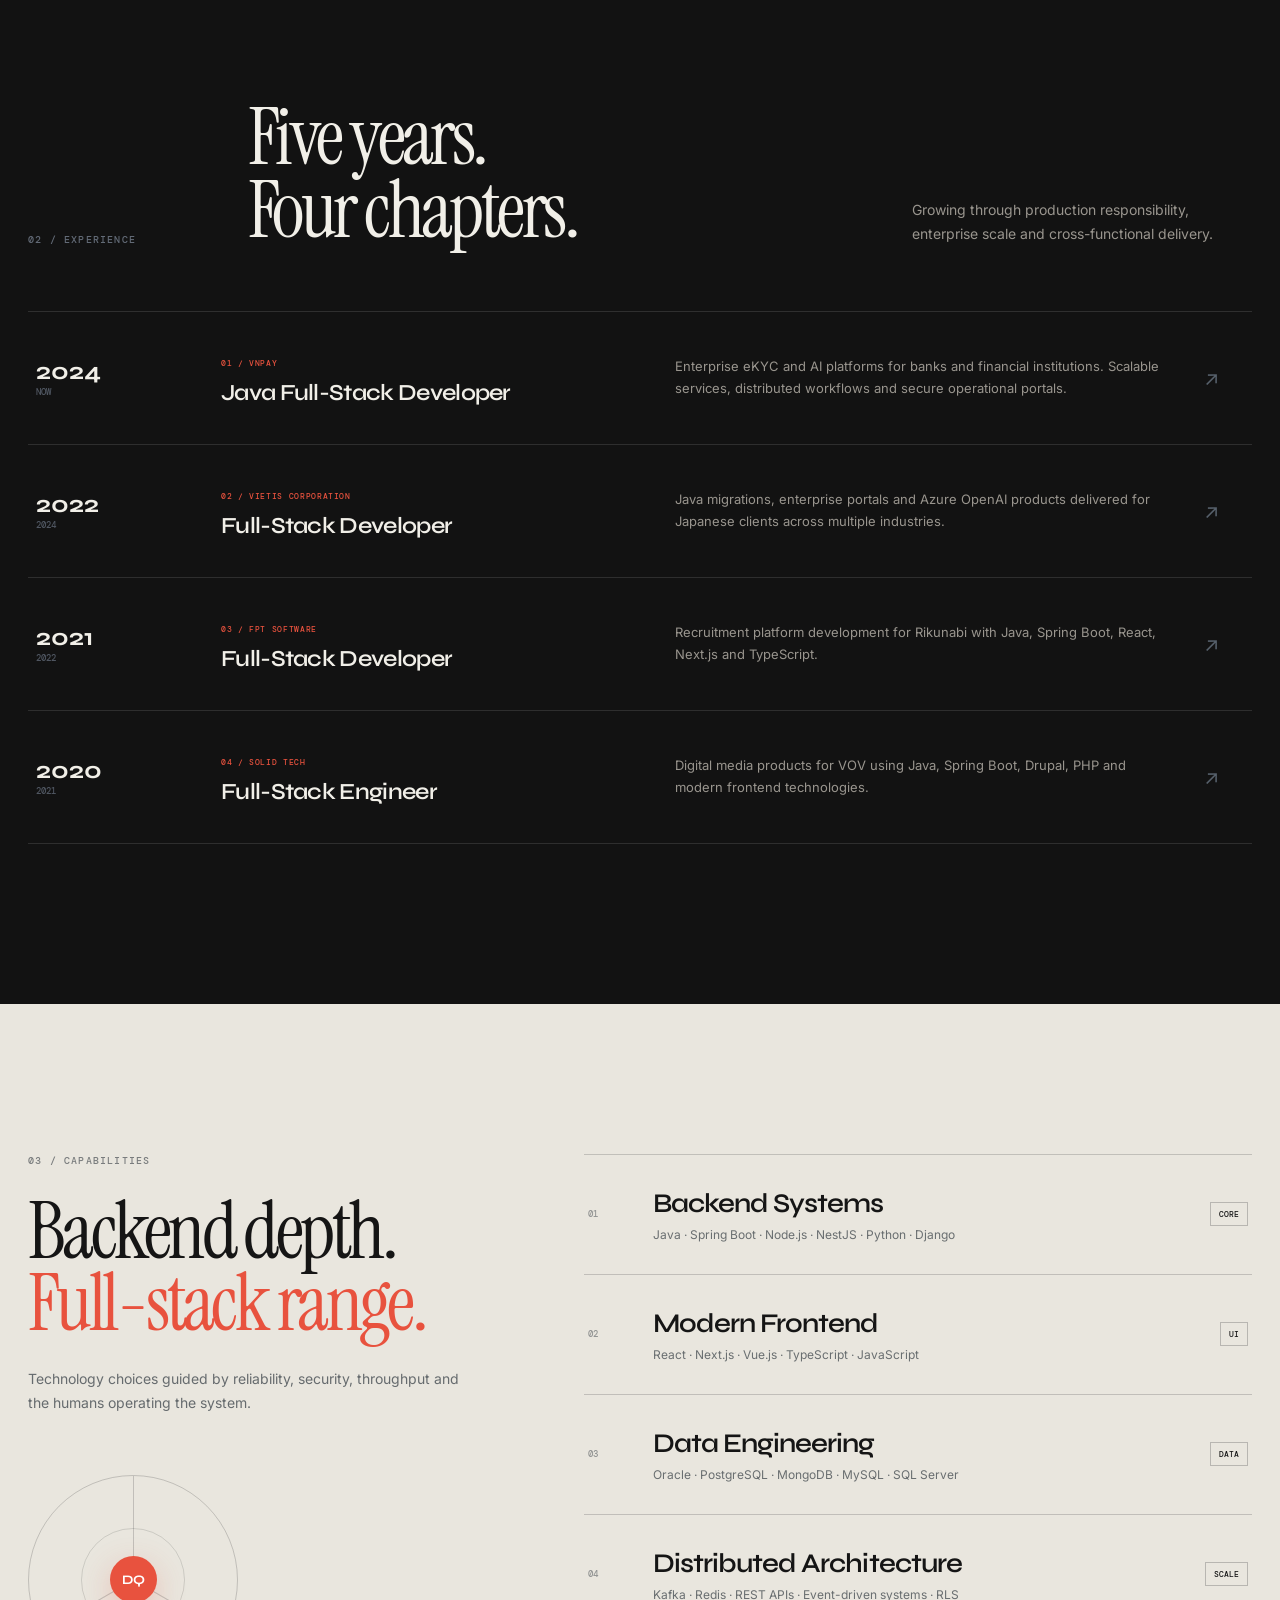
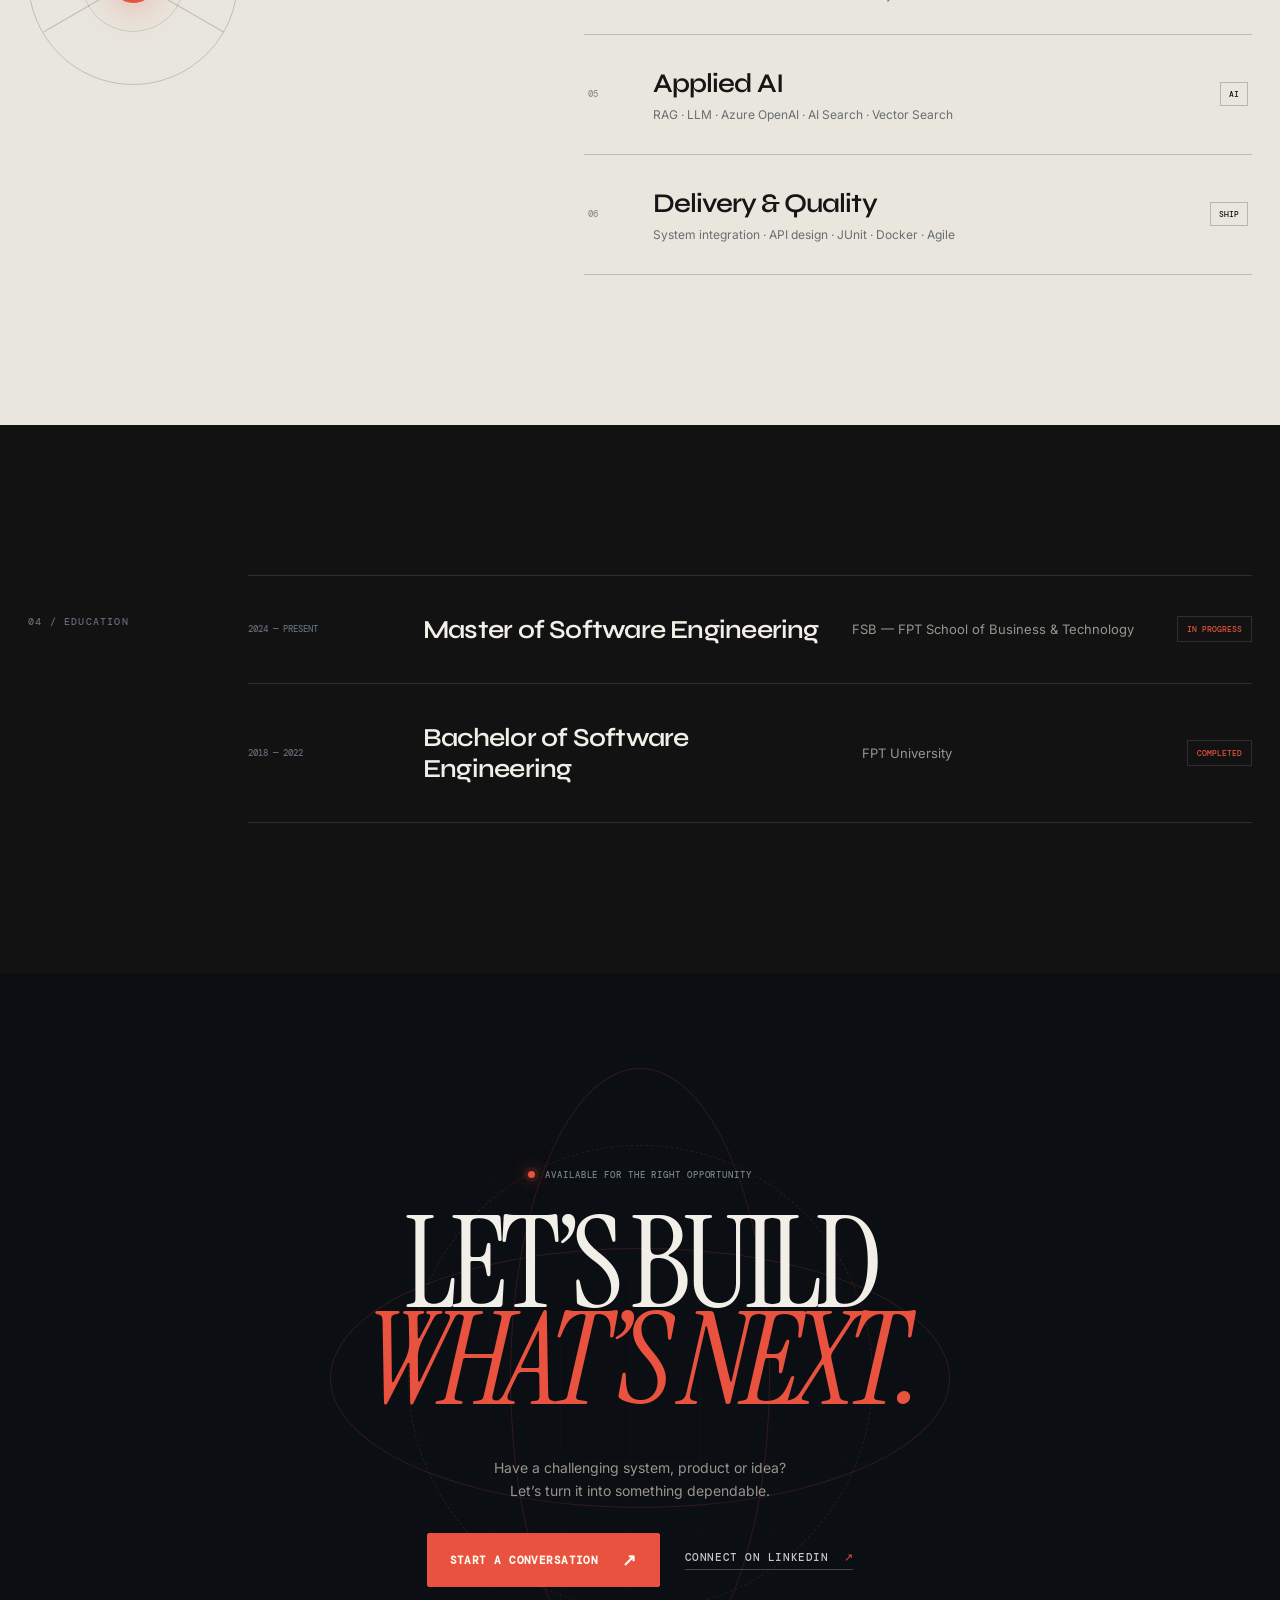
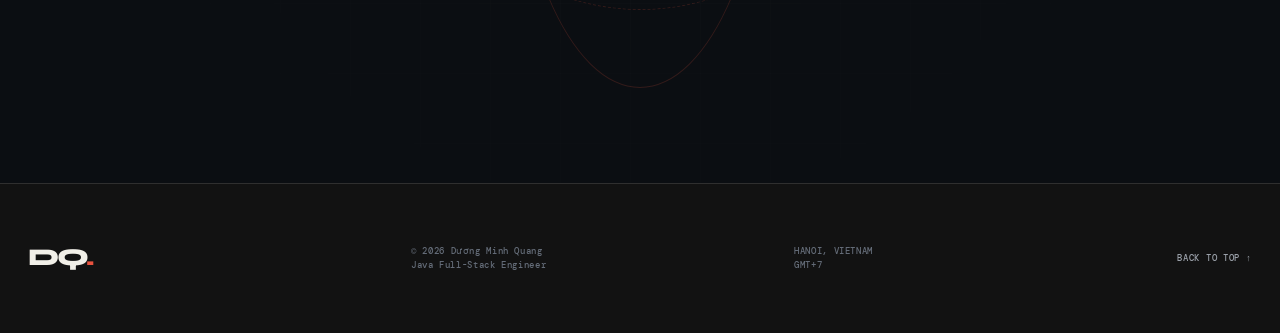
==== commit c07eed52: "Expand portfolio into nine architecture case studies" ====
--- a/index.html
+++ b/index.html
@@ -46,10 +46,10 @@
         <div class="hero__ambient" aria-hidden="true"></div>
         <div class="hero__copy">
           <div class="hero__index reveal"><span>PORTFOLIO / 2026</span><span>HANOI, VN · GMT+7</span></div>
-          <p class="hero__intro reveal">Hello, I’m Quang — a Java engineer shaping complex technology into dependable products.</p>
-          <h1 class="reveal"><span>I ENGINEER</span><strong>TRUSTED</strong><span class="outline">SYSTEMS.</span></h1>
+          <p class="hero__intro reveal">Dương Minh Quang · Java Full-Stack Engineer</p>
+          <h1 class="reveal"><span>Building systems</span><strong>finance can trust.</strong></h1>
           <div class="hero__bottom reveal">
-            <p>Fintech infrastructure, digital identity and AI platforms—built end to end with security, scale and people in mind.</p>
+            <p>Five years engineering eKYC, secure transaction flows, AI agents and enterprise platforms—from API design to production operations.</p>
             <div class="hero__actions">
               <a class="button button--signal" href="#work">See selected work <span>↘</span></a>
               <a class="text-link" href="https://www.linkedin.com/in/d%C6%B0%C6%A1ng-minh-quang-58376118b/" target="_blank" rel="noreferrer">LinkedIn <span>↗</span></a>
@@ -58,21 +58,21 @@
         </div>
 
         <div class="hero-console reveal" data-tilt>
-          <div class="console__bar"><div><i></i><i></i><i></i></div><span>QUANG / SYSTEM STATUS</span><b>● ONLINE</b></div>
+          <div class="console__bar"><div><i></i><i></i><i></i></div><span>ENGINEERING / OPERATING MODEL</span><b>● AVAILABLE</b></div>
           <div class="console__map" aria-hidden="true">
             <div class="map-grid"></div>
-            <div class="map-node map-node--client"><small>ENTRY</small><strong>CLIENT</strong><span>REQUEST / 01</span></div>
-            <div class="map-node map-node--gateway"><small>SECURE</small><strong>API GATEWAY</strong><span>AUTH · RATE LIMIT</span></div>
-            <div class="map-node map-node--core"><div class="core-rings"><i></i><i></i><i></i></div><small>CORE</small><strong>JAVA</strong><span>SPRING BOOT</span></div>
-            <div class="map-node map-node--data"><small>STATE</small><strong>DATA LAYER</strong><span>SQL · REDIS</span></div>
-            <div class="map-node map-node--events"><small>ASYNC</small><strong>EVENT BUS</strong><span>KAFKA</span></div>
+            <div class="map-node map-node--client"><small>ANALYZE</small><strong>REQUIREMENTS</strong><span>DOMAIN · FLOW</span></div>
+            <div class="map-node map-node--gateway"><small>DESIGN</small><strong>SECURE API</strong><span>AUTH · POLICY</span></div>
+            <div class="map-node map-node--core"><div class="core-rings"><i></i><i></i><i></i></div><small>BUILD</small><strong>JAVA</strong><span>SPRING BOOT</span></div>
+            <div class="map-node map-node--data"><small>OPERATE</small><strong>DATA</strong><span>SQL · REDIS</span></div>
+            <div class="map-node map-node--events"><small>SCALE</small><strong>EVENTS</strong><span>KAFKA</span></div>
             <svg viewBox="0 0 700 430" preserveAspectRatio="none">
               <path d="M104 214H255"/><path d="M364 214H477"/><path d="M581 183V105H625"/><path d="M581 245V330H625"/>
             </svg>
             <div class="packet packet--one"></div><div class="packet packet--two"></div><div class="packet packet--three"></div>
           </div>
           <div class="console__metrics">
-            <div><span>UPTIME</span><strong>99.9%</strong></div><div><span>FOCUS</span><strong>FINTECH</strong></div><div><span>EXPERIENCE</span><strong>5+ YRS</strong></div>
+            <div><span>OWNERSHIP</span><strong>END TO END</strong></div><div><span>FOCUS</span><strong>FINTECH + AI</strong></div><div><span>EXPERIENCE</span><strong>5+ YEARS</strong></div>
           </div>
         </div>
 
@@ -92,96 +92,24 @@
           <p>A selection of enterprise products engineered across finance, identity and generative AI.</p>
         </div>
 
-        <div class="case-list">
-          <article class="case case--ekyc reveal" data-tilt>
-            <div class="case__number">01</div>
-            <div class="case__copy">
-              <div class="case__label"><span>VNPAY</span><i>2024 — NOW</i></div>
-              <h3>eKYC<br />Ecosystem</h3>
-              <p>Secure identity verification and operational systems built for banks—covering biometrics, citizen identity, reconciliation and access control.</p>
-              <ul><li>Java</li><li>Spring Boot</li><li>Next.js</li><li>Kafka</li><li>Oracle</li></ul>
-            </div>
-            <div class="case__visual biometric" aria-hidden="true">
-              <div class="biometric__hud"><span>ID / VN-001</span><span>LIVE CAPTURE</span></div>
-              <div class="biometric__face"><i></i><i></i><i></i><i></i><div class="face-grid"></div><div class="face-points"><b></b><b></b><b></b><b></b><b></b><b></b><b></b></div></div>
-              <div class="scan-beam"><span>SCANNING / LIVENESS</span></div>
-              <div class="scan-beam scan-beam--echo"></div>
-              <div class="scan-reticle"><i></i><i></i></div>
-              <div class="scan-readout"><span>DEPTH MAP</span><b>ACTIVE</b></div>
-              <div class="confidence"><span>MATCH CONFIDENCE</span><strong>99.87%</strong><i><b></b></i></div>
-              <div class="verified">IDENTITY VERIFIED <strong>✓</strong></div>
-            </div>
-          </article>
+        <div class="project-catalog">
+          <article class="project-case reveal"><div class="project-case__info"><div class="project-case__meta"><span>01 / VNPAY</span><i>2024 — NOW</i></div><h3>Banking eKYC<br />Platform</h3><p>Biometric authentication and transaction verification services for domestic banks, with monitoring, reconciliation and operational access control.</p><ul><li>Java</li><li>Spring Boot</li><li>Next.js</li><li>Oracle</li></ul></div><div class="model model--face" aria-hidden="true"><div class="model__bar"><span>BIOMETRIC / LIVE</span><b>VERIFIED</b></div><div class="face-model"><i></i><i></i><i></i><i></i><div class="face-model__mesh"></div><div class="face-model__beam"></div></div><div class="model__metrics"><span>LIVENESS<b>PASS</b></span><span>MATCH<b>99.87%</b></span><span>STATUS<b>SECURE</b></span></div></div></article>
 
-          <div class="case-row">
-            <article class="case case--agent reveal" data-tilt>
-              <div class="case__number">02</div>
-              <div class="case__copy">
-                <div class="case__label"><span>AI PLATFORM</span><i>2025 — NOW</i></div>
-                <h3>Agent<br />Control Plane</h3>
-                <p>A multi-tenant operating layer connecting secure enterprise data to intelligent conversations.</p>
-                <ul><li>RAG</li><li>LLM</li><li>PostgreSQL</li><li>RLS</li></ul>
-              </div>
-              <div class="project-system agent-system" aria-hidden="true">
-                <div class="project-system__bar"><span>AGENT / ORCHESTRATION</span><b><i></i> RUNNING</b></div>
-                <div class="project-system__canvas">
-                  <div class="sys-node agent-node--portal"><small>ENTRY</small><strong>PORTAL</strong><span>NEXT.JS</span></div>
-                  <div class="sys-node agent-node--auth"><small>SECURE</small><strong>AUTH + RLS</strong><span>TENANT SCOPE</span></div>
-                  <div class="sys-node sys-node--accent agent-node--rag"><small>CONTEXT</small><strong>RAG CORE</strong><span>RETRIEVAL</span><i></i></div>
-                  <div class="sys-node agent-node--vector"><small>KNOWLEDGE</small><strong>VECTOR DB</strong><span>EMBEDDINGS</span></div>
-                  <div class="sys-node agent-node--llm"><small>GENERATE</small><strong>LLM</strong><span>RESPONSE</span></div>
-                  <svg viewBox="0 0 600 210" preserveAspectRatio="none"><path d="M75 105H170"/><path d="M270 105H335"/><path d="M390 82V42H483"/><path d="M390 128V172H483"/></svg>
-                  <i class="flow-pulse flow-pulse--a"></i><i class="flow-pulse flow-pulse--b"></i><i class="flow-pulse flow-pulse--c"></i>
-                </div>
-                <div class="project-system__footer"><span>RETRIEVAL <b>84ms</b></span><span>TENANT <b>ISOLATED</b></span><span>STATUS <b>HEALTHY</b></span></div>
-              </div>
-            </article>
+          <article class="project-case project-case--reverse reveal"><div class="project-case__info"><div class="project-case__meta"><span>02 / VNPAY C06</span><i>2024 — NOW</i></div><h3>Citizen Identity<br />Verification</h3><p>End-to-end C06 identity verification integrating citizen ID and facial biometrics, with Kafka event synchronization and a high-volume reconciliation portal.</p><ul><li>C06</li><li>Kafka</li><li>Redis</li><li>Oracle</li></ul></div><div class="model model--flow" aria-hidden="true"><div class="model__bar"><span>C06 / VERIFICATION FLOW</span><b>CONNECTED</b></div><div class="flow-canvas"><div class="flow-node n1"><small>INPUT</small><strong>CITIZEN ID</strong></div><div class="flow-node n2"><small>MATCH</small><strong>BIOMETRIC</strong></div><div class="flow-node n3 accent"><small>VERIFY</small><strong>C06 CORE</strong></div><div class="flow-node n4"><small>ASYNC</small><strong>KAFKA</strong></div><div class="flow-node n5"><small>OPS</small><strong>RECONCILE</strong></div><svg viewBox="0 0 700 330"><path d="M115 165H215M315 165H395M495 165H590M445 205V270"/></svg><i class="data-dot d1"></i><i class="data-dot d2"></i></div><div class="model__metrics"><span>IDENTITY<b>C06</b></span><span>EVENTS<b>ASYNC</b></span><span>CACHE<b>REDIS</b></span></div></div></article>
 
-            <article class="case case--gateway reveal" data-tilt>
-              <div class="case__number">03</div>
-              <div class="case__copy">
-                <div class="case__label"><span>MESSAGING</span><i>2024 — NOW</i></div>
-                <h3>Omnichannel<br />AI Gateway</h3>
-                <p>An event-driven bridge connecting Facebook and Zalo conversations to an AI core.</p>
-                <ul><li>Java</li><li>Kafka</li><li>MongoDB</li><li>REST</li></ul>
-              </div>
-              <div class="project-system gateway-system" aria-hidden="true">
-                <div class="project-system__bar"><span>ICI / MESSAGE ROUTER</span><b><i></i> ONLINE</b></div>
-                <div class="project-system__canvas">
-                  <div class="channel-node channel-node--fb"><strong>f</strong><span>FACEBOOK</span></div>
-                  <div class="channel-node channel-node--zalo"><strong>Z</strong><span>ZALO</span></div>
-                  <div class="gateway-hub"><span>GATEWAY</span><strong>ICI</strong><i></i><i></i></div>
-                  <div class="channel-node channel-node--ai"><strong>AI</strong><span>CORE</span></div>
-                  <div class="event-bus"><small>ASYNC BUS</small><strong>KAFKA</strong></div>
-                  <svg viewBox="0 0 600 210" preserveAspectRatio="none"><path d="M72 47C165 47 165 105 260 105"/><path d="M72 165C165 165 165 105 260 105"/><path d="M345 105H500"/><path d="M303 142V180H410"/></svg>
-                  <i class="message-packet message-packet--one"></i><i class="message-packet message-packet--two"></i><i class="message-packet message-packet--three"></i>
-                </div>
-                <div class="project-system__footer"><span>CHANNELS <b>02</b></span><span>DELIVERY <b>ASYNC</b></span><span>STORE <b>MONGODB</b></span></div>
-              </div>
-            </article>
-          </div>
+          <article class="project-case reveal"><div class="project-case__info"><div class="project-case__meta"><span>03 / VNPAY CA</span><i>2024 — NOW</i></div><h3>eKYC for<br />Financial Partners</h3><p>eKYC modules and partner integrations for certificate authorities, securities companies and non-bank financial organizations.</p><ul><li>Spring Boot</li><li>Partner APIs</li><li>Kafka</li><li>Redis</li></ul></div><div class="model model--partner" aria-hidden="true"><div class="model__bar"><span>CA / PARTNER NETWORK</span><b>ACTIVE</b></div><div class="partner-canvas"><div class="partner-core"><small>PLATFORM</small><strong>eKYC CA</strong><i></i></div><div class="partner-node p1">CA</div><div class="partner-node p2">SECURITIES</div><div class="partner-node p3">FINANCE</div><div class="partner-node p4">PARTNER API</div><svg viewBox="0 0 700 330"><path d="M350 165L110 75M350 165L590 75M350 165L110 260M350 165L590 260"/></svg></div><div class="model__metrics"><span>ACCESS<b>ROLE BASED</b></span><span>INTEGRATION<b>REST</b></span><span>DATA<b>ORACLE</b></span></div></div></article>
 
-          <article class="case case--suite reveal" data-tilt>
-            <div class="case__number">04</div>
-            <div class="case__copy">
-              <div class="case__label"><span>GENERATIVE AI</span><i>2023 — 2024</i></div>
-              <h3>Enterprise AI<br />Product Suite</h3>
-              <p>Private-knowledge assistants for healthcare, travel and the arts—powered by semantic retrieval, vector search and real-time streaming.</p>
-              <ul><li>Azure OpenAI</li><li>Vector Search</li><li>React</li><li>Django</li></ul>
-            </div>
-            <div class="suite-system" aria-hidden="true">
-              <div class="project-system__bar"><span>KNOWLEDGE / PIPELINE</span><b><i></i> INDEXED</b></div>
-              <div class="suite-system__canvas">
-                <div class="suite-node suite-node--docs"><small>SOURCE</small><strong>DOCS</strong><span>UPLOAD</span></div>
-                <div class="suite-node suite-node--index"><small>RETRIEVE</small><strong>VECTOR<br />INDEX</strong><span>SEMANTIC</span></div>
-                <div class="suite-node suite-node--openai"><small>GENERATE</small><strong>AZURE<br />OPENAI</strong><span>STREAM</span></div>
-                <div class="domain-node domain-node--health">HEALTH</div><div class="domain-node domain-node--travel">TRAVEL</div><div class="domain-node domain-node--arts">ARTS</div>
-                <svg viewBox="0 0 570 250" preserveAspectRatio="none"><path d="M70 125H175"/><path d="M275 125H365"/><path d="M445 105C490 105 485 48 520 48"/><path d="M445 125H520"/><path d="M445 145C490 145 485 205 520 205"/></svg>
-                <i class="pipeline-pulse pipeline-pulse--one"></i><i class="pipeline-pulse pipeline-pulse--two"></i>
-              </div>
-              <div class="project-system__footer"><span>PRODUCTS <b>05+</b></span><span>DOMAINS <b>03</b></span><span>SEARCH <b>VECTOR</b></span></div>
-            </div>
-          </article>
+          <article class="project-case project-case--reverse project-case--featured reveal"><div class="project-case__info"><div class="project-case__meta"><span>04 / VNPAY CON SÓC</span><i>2025 — NOW</i></div><h3>Governed<br />AI-to-SQL</h3><p>AI Agent operations portal where models generate SQL, while a governance layer validates execution, applies PostgreSQL Row-Level Security and enforces permissions for each individual Agent.</p><ul><li>AI-generated SQL</li><li>SQL Guard</li><li>Row-Level Security</li><li>Agent RBAC</li></ul></div><div class="model model--sql" aria-hidden="true"><div class="model__bar"><span>CON SÓC / GOVERNED QUERY</span><b>POLICY ENFORCED</b></div><div class="sql-canvas"><div class="sql-node q1"><small>PROMPT</small><strong>USER</strong></div><div class="sql-node q2 accent"><small>GENERATE</small><strong>AI → SQL</strong></div><div class="sql-node q3 guard"><small>CONTROL</small><strong>SQL GUARD</strong><span>VALIDATE · LIMIT</span></div><div class="sql-node q4"><small>POLICY</small><strong>AGENT RBAC</strong></div><div class="sql-node q5 red"><small>DATABASE</small><strong>POSTGRES RLS</strong><span>ROW FILTER</span></div><svg viewBox="0 0 700 330"><path d="M90 165H190M290 165H350M450 165H510M400 205V270H510"/></svg><i class="query-pulse qp1"></i><i class="query-pulse qp2"></i><div class="sql-snippet"><span>SELECT *</span><span>WHERE agent_id = policy()</span><b>✓ ALLOWED</b></div></div><div class="model__metrics"><span>SQL<b>VALIDATED</b></span><span>AGENT<b>SCOPED</b></span><span>ROWS<b>FILTERED</b></span></div></div></article>
+
+          <article class="project-case reveal"><div class="project-case__info"><div class="project-case__meta"><span>05 / VNPAY ICI</span><i>2024 — NOW</i></div><h3>Omnichannel<br />AI Gateway</h3><p>Message gateway connecting Facebook and Zalo to an AI core, with asynchronous event handling and conversation persistence.</p><ul><li>Java</li><li>Kafka</li><li>MongoDB</li><li>Facebook/Zalo APIs</li></ul></div><div class="model model--channels" aria-hidden="true"><div class="model__bar"><span>ICI / MESSAGE ROUTER</span><b>ONLINE</b></div><div class="channel-canvas"><div class="round-node c1">f</div><div class="round-node c2">Z</div><div class="ici-core"><small>GATEWAY</small><strong>ICI</strong><i></i></div><div class="round-node c3">AI</div><div class="mini-node c4">KAFKA</div><div class="mini-node c5">MONGO</div><svg viewBox="0 0 700 330"><path d="M95 85C220 85 210 165 300 165M95 245C220 245 210 165 300 165M400 165H595M350 215V270H475"/></svg><i class="message-dot md1"></i><i class="message-dot md2"></i></div><div class="model__metrics"><span>CHANNELS<b>02</b></span><span>DELIVERY<b>ASYNC</b></span><span>HISTORY<b>PERSISTED</b></span></div></div></article>
+
+          <article class="project-case project-case--reverse reveal"><div class="project-case__info"><div class="project-case__meta"><span>06 / VNPAY SDK</span><i>2025</i></div><h3>Conversational<br />SDK Server</h3><p>Server-side APIs connecting chatbot SDK clients to Text-to-Speech and LLM services, with conversation data stored in MongoDB.</p><ul><li>Spring Boot</li><li>Text-to-Speech</li><li>LLM</li><li>MongoDB</li></ul></div><div class="model model--voice" aria-hidden="true"><div class="model__bar"><span>SDK / RESPONSE PIPELINE</span><b>STREAMING</b></div><div class="voice-canvas"><div class="voice-node v1">SDK</div><div class="voice-node v2"><small>API</small><strong>SERVER</strong></div><div class="voice-node v3">LLM</div><div class="voice-node v4">TTS</div><div class="voice-wave"><i></i><i></i><i></i><i></i><i></i><i></i><i></i></div><svg viewBox="0 0 700 330"><path d="M100 165H235M335 165H440M520 165H615"/></svg></div><div class="model__metrics"><span>INPUT<b>MESSAGE</b></span><span>OUTPUT<b>TEXT + VOICE</b></span><span>STORE<b>MONGODB</b></span></div></div></article>
+
+          <article class="project-case reveal"><div class="project-case__info"><div class="project-case__meta"><span>07 / VIETIS</span><i>2023 — 2024</i></div><h3>Enterprise<br />Knowledge AI</h3><p>Document and chatbot platforms for healthcare, travel and the arts using semantic retrieval, vector indexing and Azure OpenAI streaming.</p><ul><li>Azure OpenAI</li><li>AI Search</li><li>Vector Index</li><li>React/Vue</li></ul></div><div class="model model--knowledge" aria-hidden="true"><div class="model__bar"><span>KNOWLEDGE / RETRIEVAL</span><b>INDEXED</b></div><div class="knowledge-canvas"><div class="knowledge-node k1">DOCS</div><div class="knowledge-node k2"><small>CHUNK</small><strong>EMBED</strong></div><div class="knowledge-node k3 accent"><small>SEARCH</small><strong>VECTOR</strong></div><div class="knowledge-node k4"><small>GENERATE</small><strong>OPENAI</strong></div><div class="knowledge-domains"><span>HEALTH</span><span>TRAVEL</span><span>ARTS</span></div><svg viewBox="0 0 700 330"><path d="M80 165H190M275 165H360M445 165H530M610 165H655"/></svg></div><div class="model__metrics"><span>SEARCH<b>SEMANTIC</b></span><span>RESPONSE<b>STREAMED</b></span><span>DOMAINS<b>03</b></span></div></div></article>
+
+          <article class="project-case project-case--reverse reveal"><div class="project-case__info"><div class="project-case__meta"><span>08 / VIETIS</span><i>2023</i></div><h3>Python-to-Java<br />Migration</h3><p>Re-engineered an existing Python system in Java Spring while preserving business logic and validating each function through incremental testing.</p><ul><li>Java</li><li>Spring</li><li>Python</li><li>Functional Testing</li></ul></div><div class="model model--migration" aria-hidden="true"><div class="model__bar"><span>SYSTEM / MIGRATION</span><b>PARITY CHECK</b></div><div class="migration-canvas"><div class="code-panel old"><span>LEGACY / PY</span><code>def process(data):</code><code>&nbsp;&nbsp;validate(data)</code><code>&nbsp;&nbsp;return result</code></div><div class="migration-core"><span>TRANSFORM</span><strong>→</strong><i></i></div><div class="code-panel new"><span>TARGET / JAVA</span><code>public Result process() {</code><code>&nbsp;&nbsp;validate(data);</code><code>&nbsp;&nbsp;return result;</code></div></div><div class="model__metrics"><span>LOGIC<b>PRESERVED</b></span><span>FUNCTIONS<b>TESTED</b></span><span>TARGET<b>SPRING</b></span></div></div></article>
+
+          <article class="project-case reveal"><div class="project-case__info"><div class="project-case__meta"><span>09 / FPT SOFTWARE</span><i>2021 — 2022</i></div><h3>Rikunabi<br />Recruitment</h3><p>Recruitment platform for a Japanese client, covering requirements analysis, API and screen specifications, full-stack development and functional testing.</p><ul><li>Spring Boot</li><li>React</li><li>Next.js</li><li>TypeScript</li></ul></div><div class="model model--recruit" aria-hidden="true"><div class="model__bar"><span>RECRUITMENT / WORKFLOW</span><b>ACTIVE</b></div><div class="recruit-canvas"><div class="recruit-node r1"><small>CANDIDATE</small><strong>PROFILE</strong></div><div class="recruit-node r2"><small>MATCH</small><strong>JOBS</strong></div><div class="recruit-node r3 accent"><small>PROCESS</small><strong>APPLICATION</strong></div><div class="recruit-node r4"><small>COMPANY</small><strong>REVIEW</strong></div><div class="recruit-node r5"><small>RESULT</small><strong>STATUS</strong></div><svg viewBox="0 0 700 330"><path d="M85 165H190M285 165H360M455 165H535M615 165H670"/></svg></div><div class="model__metrics"><span>DELIVERY<b>FULL STACK</b></span><span>DOCS<b>API + UI</b></span><span>QUALITY<b>FUT</b></span></div></div></article>
         </div>
       </section>
 
--- a/styles.css
+++ b/styles.css
@@ -204,6 +204,26 @@
 
 @media (max-width:760px){.cursor-glow{display:none}.site-header{height:72px;padding:0 18px}.site-header.is-scrolled{height:64px}.brand__role,.availability{display:none}.menu-button{right:18px}.hero{padding:115px 18px 40px;gap:35px}.hero__index{margin-bottom:22px}.hero__index span:last-child{display:none}.hero__intro{font-size:15px}.hero h1{max-width:100%;font-size:clamp(46px,14.2vw,67px);line-height:.85;letter-spacing:-.085em}.hero__bottom{grid-template-columns:1fr;margin-top:35px}.hero__actions{flex-direction:row;align-items:center}.hero-console{margin-top:15px}.console__bar{grid-template-columns:1fr 1fr}.console__bar>span{display:none}.console__map{aspect-ratio:.9;min-height:420px}.map-node--client{left:4%;top:10%}.map-node--gateway{left:48%;top:10%}.map-node--core{left:25%;top:40%}.map-node--data{left:4%;right:auto;top:auto;bottom:8%}.map-node--events{right:4%;bottom:8%}.console__map svg,.packet{display:none}.console__metrics div{padding:12px 9px}.console__metrics strong{font-size:11px}.scroll-cue{display:none}.signal-strip{padding:16px 0}.section{width:calc(100% - 36px);padding:100px 0}.section-heading{grid-template-columns:1fr;gap:24px;margin-bottom:48px}.section-heading>p{grid-column:auto}.section-heading h2,.capabilities h2{font-size:clamp(42px,13vw,62px)}.case,.case--ekyc,.case-row .case,.case--suite{min-height:auto;padding:24px;display:block}.case__number{font-size:47px}.case__label,.case-row .case__label,.case--suite .case__label{margin-bottom:50px}.case h3,.case-row .case h3,.case--suite h3{font-size:clamp(43px,13vw,62px)}.case--ekyc .case__copy{width:auto}.biometric{position:relative;top:auto;right:auto;bottom:auto;width:100%;height:470px;margin-top:40px}.biometric__face{width:170px;height:240px}.confidence{width:155px}.case-row{gap:18px}.agent-flow,.gateway-map{position:relative;left:auto;right:auto;bottom:auto;height:235px;margin-top:45px}.case--suite .case__copy{max-width:none}.suite-metric{width:190px;height:190px;margin:45px 0 0 auto}.suite-metric strong{font-size:62px}.suite-orbit{display:none}.manifesto{min-height:620px;padding:70px 18px}.manifesto p{font-size:clamp(42px,12vw,67px)}.manifesto__foot{flex-direction:column;gap:10px}.timeline__item{grid-template-columns:85px 1fr;gap:18px;padding:28px 0}.timeline__item:hover{padding:28px 0;background:transparent}.timeline__company h3{font-size:20px}.timeline__item>p{grid-column:2}.timeline__arrow{display:none}.capabilities{display:block;padding:100px 18px}.capabilities__sticky{position:relative;top:auto}.radar{width:170px;height:170px;margin:45px 0}.capability{grid-template-columns:30px 1fr}.capability>b{display:none}.capability h3{font-size:22px}.education{display:block}.education__label{margin-bottom:35px}.education__item{grid-template-columns:1fr auto;gap:12px;padding:30px 0}.education__item>span{grid-column:1}.education__item h3{grid-column:1/-1;font-size:23px}.education__item p{grid-column:1}.education__item i{grid-column:2;grid-row:1}.contact{min-height:720px;padding:100px 18px}.contact__orb{width:440px;height:440px}.contact h2{font-size:clamp(55px,17vw,90px)}.contact__actions{flex-direction:column}.footer{padding:35px 18px;grid-template-columns:1fr auto}.footer p:nth-of-type(2){display:none}}
 
-@media(max-width:760px){.project-system{position:relative;left:auto;right:auto;bottom:auto;width:100%;height:300px;margin-top:46px}.project-system__canvas{height:220px}.project-system__footer{height:42px}.sys-node{min-width:61px;padding:7px}.sys-node strong{font-size:7px}.agent-node--portal{left:2%;top:42%}.agent-node--auth{left:28%;top:42%}.agent-node--rag{left:55%;top:39%}.agent-node--vector{right:2%;top:6%}.agent-node--llm{right:2%;bottom:5%}.channel-node--fb,.channel-node--zalo{left:2%}.channel-node--ai{right:2%}.gateway-hub{left:40%;top:35%}.event-bus{left:59%}.case--suite .case__copy{width:auto}.suite-system{position:relative;right:auto;top:auto;bottom:auto;width:100%;height:360px;margin-top:48px}.suite-system__canvas{height:283px}.suite-node{width:62px;padding:7px}.suite-node strong{font-size:7px}.suite-node--docs{left:2%}.suite-node--index{left:27%}.suite-node--openai{left:53%}.domain-node{right:2%;width:43px}.project-system__footer span{padding:9px 6px}}
-
+/* Refined hero */
+.hero{grid-template-columns:minmax(0,.82fr) minmax(520px,1.18fr);gap:70px;padding-top:128px}.hero__copy{max-width:710px}.hero__intro{margin-bottom:25px;color:var(--signal);font:500 10px var(--font-mono);letter-spacing:.11em;text-transform:uppercase}.hero h1{font:400 clamp(72px,7.2vw,116px)/.84 var(--font-editorial);letter-spacing:-.055em}.hero h1 span,.hero h1 strong{display:block}.hero h1 strong{max-width:700px;color:var(--text);font-style:italic;font-weight:400}.hero__bottom{grid-template-columns:1fr;margin-top:38px}.hero__bottom>p{max-width:570px}.hero__actions{flex-direction:row;align-items:center}.hero-console{width:100%;max-width:720px;justify-self:end}.hero-console .console__map{aspect-ratio:1.55}.hero-console .map-node--client{left:3%}.hero-console .map-node--gateway{left:34%}.hero-console .map-node--core{left:66%}
+
+/* One project, one architecture model */
+.project-catalog{display:flex;flex-direction:column;gap:28px}.project-case{position:relative;min-height:620px;padding:30px;display:grid;grid-template-columns:minmax(330px,.72fr) minmax(540px,1.28fr);gap:55px;align-items:stretch;border:1px solid var(--line);background:linear-gradient(135deg,#171717,#111);overflow:hidden}.project-case:before{content:"";position:absolute;inset:0;background:radial-gradient(circle at 80% 45%,rgba(113,131,255,.055),transparent 38%);pointer-events:none}.project-case--reverse{grid-template-columns:minmax(540px,1.28fr) minmax(330px,.72fr)}.project-case--reverse .project-case__info{order:2}.project-case--reverse .model{order:1}.project-case--featured{border-color:rgba(232,82,62,.42);background:linear-gradient(135deg,#191311,#111)}.project-case__info{position:relative;z-index:2;display:flex;flex-direction:column;padding:12px 8px 12px 2px}.project-case__meta{display:flex;justify-content:space-between;color:#6c6a68;font:500 8px var(--font-mono);letter-spacing:.09em}.project-case__meta span{color:var(--signal)}.project-case__meta i{font-style:normal}.project-case h3{margin:auto 0 25px;font:400 clamp(51px,4.6vw,75px)/.87 var(--font-editorial);letter-spacing:-.04em}.project-case__info>p{max-width:500px;color:var(--muted);font-size:13px;line-height:1.7}.project-case__info ul{display:flex;flex-wrap:wrap;gap:6px;margin:28px 0 0;padding:0;list-style:none}.project-case__info li{padding:7px 9px;border:1px solid var(--line);color:#8b8985;font:500 8px var(--font-mono)}
+.model{position:relative;z-index:2;min-height:558px;overflow:hidden;border:1px solid #34363a;background:#090a0c;box-shadow:inset 0 0 70px rgba(113,131,255,.04)}.model:before{content:"";position:absolute;inset:38px 0 42px;opacity:.2;background-image:linear-gradient(rgba(255,255,255,.1) 1px,transparent 1px),linear-gradient(90deg,rgba(255,255,255,.1) 1px,transparent 1px);background-size:28px 28px}.model__bar{position:relative;z-index:4;height:39px;padding:0 14px;display:flex;align-items:center;justify-content:space-between;border-bottom:1px solid #303236;color:#64676e;font:500 7px var(--font-mono);letter-spacing:.09em}.model__bar b{color:var(--signal);font-weight:500}.model__bar b:before{content:"";display:inline-block;width:5px;height:5px;margin-right:7px;border-radius:50%;background:currentColor;box-shadow:0 0 8px currentColor;animation:systemStatus 1.8s infinite}.model__metrics{position:absolute;z-index:4;left:0;right:0;bottom:0;height:43px;display:grid;grid-template-columns:repeat(3,1fr);border-top:1px solid #303236;background:#0d0e10}.model__metrics span{padding:8px 12px;border-right:1px solid #303236;color:#5f6269;font:500 6px var(--font-mono);letter-spacing:.06em}.model__metrics span:last-child{border:0}.model__metrics b{display:block;margin-top:4px;color:#deddd8;font-size:8px;font-weight:500}
+.flow-canvas,.partner-canvas,.sql-canvas,.channel-canvas,.voice-canvas,.knowledge-canvas,.migration-canvas,.recruit-canvas{position:absolute;inset:39px 0 43px}.flow-canvas svg,.partner-canvas svg,.sql-canvas svg,.channel-canvas svg,.voice-canvas svg,.knowledge-canvas svg,.recruit-canvas svg{position:absolute;inset:0;width:100%;height:100%;fill:none;stroke:#454951;stroke-width:1.2;stroke-dasharray:6 7;vector-effect:non-scaling-stroke}
+.model--face{background:radial-gradient(circle at 50% 50%,rgba(113,131,255,.14),transparent 36%),#090a0c}.face-model{position:absolute;left:50%;top:48%;width:240px;height:330px;transform:translate(-50%,-50%);border:1px solid var(--cyan);border-radius:46%;box-shadow:0 0 50px rgba(113,131,255,.13)}.face-model>i{position:absolute;width:32px;height:32px;border-color:var(--signal)}.face-model>i:nth-child(1){left:-18px;top:-18px;border-left:2px solid;border-top:2px solid}.face-model>i:nth-child(2){right:-18px;top:-18px;border-right:2px solid;border-top:2px solid}.face-model>i:nth-child(3){left:-18px;bottom:-18px;border-left:2px solid;border-bottom:2px solid}.face-model>i:nth-child(4){right:-18px;bottom:-18px;border-right:2px solid;border-bottom:2px solid}.face-model__mesh{position:absolute;inset:14%;background:linear-gradient(45deg,transparent 49.6%,rgba(113,131,255,.7) 50%,transparent 50.4%),linear-gradient(-45deg,transparent 49.6%,rgba(113,131,255,.7) 50%,transparent 50.4%)}.face-model__beam{position:absolute;z-index:3;left:-65%;right:-65%;height:2px;background:linear-gradient(90deg,transparent,var(--signal),#fff,var(--signal),transparent);box-shadow:0 0 28px rgba(232,82,62,.55);animation:faceSweep 3s ease-in-out infinite}
+.flow-node,.sql-node,.knowledge-node,.recruit-node{position:absolute;z-index:3;min-width:84px;padding:10px;border:1px solid #3b3f46;background:#111318}.flow-node small,.flow-node span,.sql-node small,.sql-node span,.knowledge-node small,.recruit-node small{display:block;color:#646972;font:500 6px var(--font-mono)}.flow-node strong,.sql-node strong,.knowledge-node strong,.recruit-node strong{display:block;margin-top:5px;font:600 9px var(--font-display)}.flow-node.accent,.sql-node.accent,.knowledge-node.accent,.recruit-node.accent{border-color:rgba(113,131,255,.65);box-shadow:0 0 30px rgba(113,131,255,.1)}.flow-node.n1{left:3%;top:43%}.flow-node.n2{left:28%;top:43%}.flow-node.n3{left:55%;top:43%}.flow-node.n4{right:3%;top:43%}.flow-node.n5{left:55%;bottom:6%}.data-dot,.query-pulse,.message-dot{position:absolute;z-index:5;width:6px;height:6px;border-radius:50%;background:var(--signal);box-shadow:0 0 12px var(--signal)}.data-dot.d1{left:18%;top:50%;animation:dataMove1 2.4s infinite}.data-dot.d2{left:45%;top:50%;animation:dataMove2 2.7s .5s infinite}
+.partner-core{position:absolute;z-index:3;left:50%;top:50%;width:105px;height:105px;transform:translate(-50%,-50%);display:grid;place-content:center;text-align:center;border:1px solid var(--signal);background:#15110f}.partner-core small{color:#7d625d;font:500 6px var(--font-mono)}.partner-core strong{font:600 13px var(--font-display)}.partner-core i{position:absolute;inset:-14px;border:1px dashed rgba(232,82,62,.35);animation:nodeOrbit 12s linear infinite}.partner-node{position:absolute;z-index:3;width:80px;height:50px;display:grid;place-items:center;border:1px solid #3c4046;background:#111317;color:#aaa;font:500 7px var(--font-mono)}.partner-node.p1{left:5%;top:10%}.partner-node.p2{right:5%;top:10%}.partner-node.p3{left:5%;bottom:10%}.partner-node.p4{right:5%;bottom:10%}
+.sql-node.q1{left:2%;top:43%}.sql-node.q2{left:24%;top:43%}.sql-node.q3{left:47%;top:40%}.sql-node.q4{left:47%;bottom:7%}.sql-node.q5{right:2%;top:40%}.sql-node.guard{border-color:#6c6251}.sql-node.red{border-color:rgba(232,82,62,.65)}.sql-node.red strong{color:#ef796a}.sql-snippet{position:absolute;z-index:2;right:2%;top:8%;width:190px;padding:10px;border:1px solid #35383d;background:#0d0e10}.sql-snippet span,.sql-snippet b{display:block;font:500 6px/1.6 var(--font-mono)}.sql-snippet span{color:#74777e}.sql-snippet b{margin-top:5px;color:var(--signal)}.query-pulse.qp1{left:16%;top:50%;animation:dataMove1 2.4s infinite}.query-pulse.qp2{left:39%;top:50%;animation:dataMove2 2.6s .4s infinite}
+.round-node{position:absolute;z-index:3;width:52px;height:52px;display:grid;place-items:center;border:1px solid #3e4548;border-radius:50%;background:#111718;font:600 12px var(--font-display)}.round-node.c1{left:5%;top:12%;color:#7d9cff}.round-node.c2{left:5%;bottom:12%;color:#6ed7eb}.round-node.c3{right:5%;top:43%;color:var(--signal);border-color:rgba(232,82,62,.5)}.ici-core{position:absolute;z-index:3;left:50%;top:50%;width:94px;height:94px;transform:translate(-50%,-50%);display:grid;place-content:center;text-align:center;border:1px solid #455052;background:#121718}.ici-core small{color:#626e70;font:500 6px var(--font-mono)}.ici-core strong{font:600 15px var(--font-display)}.ici-core i{position:absolute;inset:-13px;border:1px dashed #374446;animation:nodeOrbit 11s linear infinite}.mini-node{position:absolute;z-index:3;padding:8px;border:1px solid #3b4145;background:#111416;font:500 7px var(--font-mono)}.mini-node.c4{left:62%;bottom:7%}.mini-node.c5{right:5%;bottom:7%}.message-dot.md1{left:23%;top:27%;animation:channelIn1 2.8s infinite}.message-dot.md2{left:23%;top:74%;animation:channelIn2 3s .7s infinite}
+.voice-node{position:absolute;z-index:3;width:78px;height:78px;display:grid;place-content:center;text-align:center;border:1px solid #3c4047;background:#111318;font:600 10px var(--font-display)}.voice-node small{color:#666;font:500 6px var(--font-mono)}.voice-node.v1{left:4%;top:42%;border-radius:50%}.voice-node.v2{left:32%;top:42%}.voice-node.v3{left:61%;top:42%;border-color:rgba(113,131,255,.55)}.voice-node.v4{right:3%;top:42%;border-color:rgba(232,82,62,.5)}.voice-wave{position:absolute;right:4%;top:20%;display:flex;align-items:center;gap:4px;height:35px}.voice-wave i{width:2px;height:10px;background:var(--signal);animation:wave 1s infinite}.voice-wave i:nth-child(2),.voice-wave i:nth-child(6){height:22px;animation-delay:.15s}.voice-wave i:nth-child(3),.voice-wave i:nth-child(5){height:30px;animation-delay:.3s}.voice-wave i:nth-child(4){height:18px;animation-delay:.45s}
+.knowledge-node{top:43%}.knowledge-node.k1{left:2%}.knowledge-node.k2{left:24%}.knowledge-node.k3{left:47%}.knowledge-node.k4{left:70%;border-color:rgba(232,82,62,.55)}.knowledge-domains{position:absolute;right:2%;top:12%;display:flex;gap:5px}.knowledge-domains span{padding:5px;border:1px solid #3a3d42;color:#777;font:500 5px var(--font-mono)}
+.migration-canvas{display:grid;grid-template-columns:1fr 120px 1fr;gap:20px;align-items:center;padding:55px}.code-panel{padding:17px;border:1px solid #3b3e44;background:#101216}.code-panel span{display:block;margin-bottom:18px;color:#62666e;font:500 6px var(--font-mono)}.code-panel code{display:block;color:#969aa2;font:500 8px/1.9 var(--font-mono)}.code-panel.new{border-color:rgba(232,82,62,.5)}.code-panel.new code{color:#d7b0aa}.migration-core{text-align:center}.migration-core span{display:block;color:#666;font:500 6px var(--font-mono)}.migration-core strong{display:block;margin:12px;font-size:30px;color:var(--signal)}.migration-core i{display:block;width:55px;height:55px;margin:auto;border:1px dashed var(--signal);border-radius:50%;animation:nodeOrbit 8s linear infinite}
+.recruit-node{top:43%}.recruit-node.r1{left:1%}.recruit-node.r2{left:22%}.recruit-node.r3{left:43%}.recruit-node.r4{left:65%}.recruit-node.r5{right:1%}
+@keyframes faceSweep{0%,100%{top:12%}50%{top:88%}}@keyframes dataMove1{0%{left:18%;opacity:0}20%{opacity:1}100%{left:30%;opacity:0}}@keyframes dataMove2{0%{left:45%;opacity:0}20%{opacity:1}100%{left:58%;opacity:0}}@keyframes channelIn1{0%{left:23%;top:27%;opacity:0}20%{opacity:1}100%{left:47%;top:49%;opacity:0}}@keyframes channelIn2{0%{left:23%;top:74%;opacity:0}20%{opacity:1}100%{left:47%;top:51%;opacity:0}}@keyframes wave{50%{transform:scaleY(.4);opacity:.5}}
+
+@media(max-width:1100px){.hero{grid-template-columns:1fr}.hero__copy{max-width:800px}.hero-console{justify-self:center;max-width:800px}.project-case,.project-case--reverse{grid-template-columns:1fr}.project-case--reverse .project-case__info,.project-case--reverse .model{order:initial}.project-case__info{min-height:370px}.model{min-height:500px}}
+@media(max-width:760px){.hero__copy{width:100%;min-width:0;overflow:hidden}.hero h1{width:100%;max-width:100%;font-size:clamp(49px,13.4vw,58px);line-height:.87}.hero h1 span,.hero h1 strong{width:100%;max-width:100%;white-space:normal;overflow-wrap:normal}.hero__actions{flex-direction:column;align-items:flex-start}.project-catalog{gap:18px}.project-case,.project-case--reverse{padding:22px;gap:30px}.project-case__info{min-height:410px}.project-case h3{font-size:clamp(49px,15vw,66px)}.model{min-height:390px}.model__metrics span{padding:7px 5px}.flow-node,.sql-node,.knowledge-node,.recruit-node{min-width:58px;padding:6px}.flow-node strong,.sql-node strong,.knowledge-node strong,.recruit-node strong{font-size:6px}.flow-node.n1{left:1%}.flow-node.n2{left:24%}.flow-node.n3{left:48%}.flow-node.n4{right:1%}.flow-node.n5{left:48%}.partner-node{width:61px;font-size:5px}.partner-core{width:82px;height:82px}.sql-node.q1{left:1%}.sql-node.q2{left:21%}.sql-node.q3{left:42%}.sql-node.q4{left:42%}.sql-node.q5{right:1%}.sql-snippet{width:135px}.round-node{width:43px;height:43px}.ici-core{width:75px;height:75px}.mini-node.c4{left:58%}.voice-node{width:57px;height:57px;font-size:7px}.voice-node.v1{left:1%}.voice-node.v2{left:26%}.voice-node.v3{left:52%}.voice-node.v4{right:1%}.knowledge-node.k1{left:1%}.knowledge-node.k2{left:21%}.knowledge-node.k3{left:42%}.knowledge-node.k4{left:63%}.knowledge-domains{top:13%;flex-direction:column}.migration-canvas{grid-template-columns:1fr 55px 1fr;gap:8px;padding:35px 12px}.code-panel{padding:9px}.code-panel code{font-size:5px}.migration-core i{width:35px;height:35px}.recruit-node.r1{left:1%}.recruit-node.r2{left:20%}.recruit-node.r3{left:40%}.recruit-node.r4{left:61%}.recruit-node.r5{right:1%}.face-model{width:175px;height:245px}}
+
+@media(max-width:760px){.hero{grid-template-columns:minmax(0,1fr)}.hero__copy{width:100%;max-width:calc(100vw - 36px);min-width:0}.hero__bottom,.hero__bottom>p{width:100%;max-width:100%}.hero-console{width:100%;max-width:calc(100vw - 36px)}}
 @media (prefers-reduced-motion:reduce){*,*::before,*::after{scroll-behavior:auto!important;animation-duration:.01ms!important;animation-iteration-count:1!important;transition-duration:.01ms!important}.reveal{opacity:1;transform:none}.cursor-glow{display:none}}
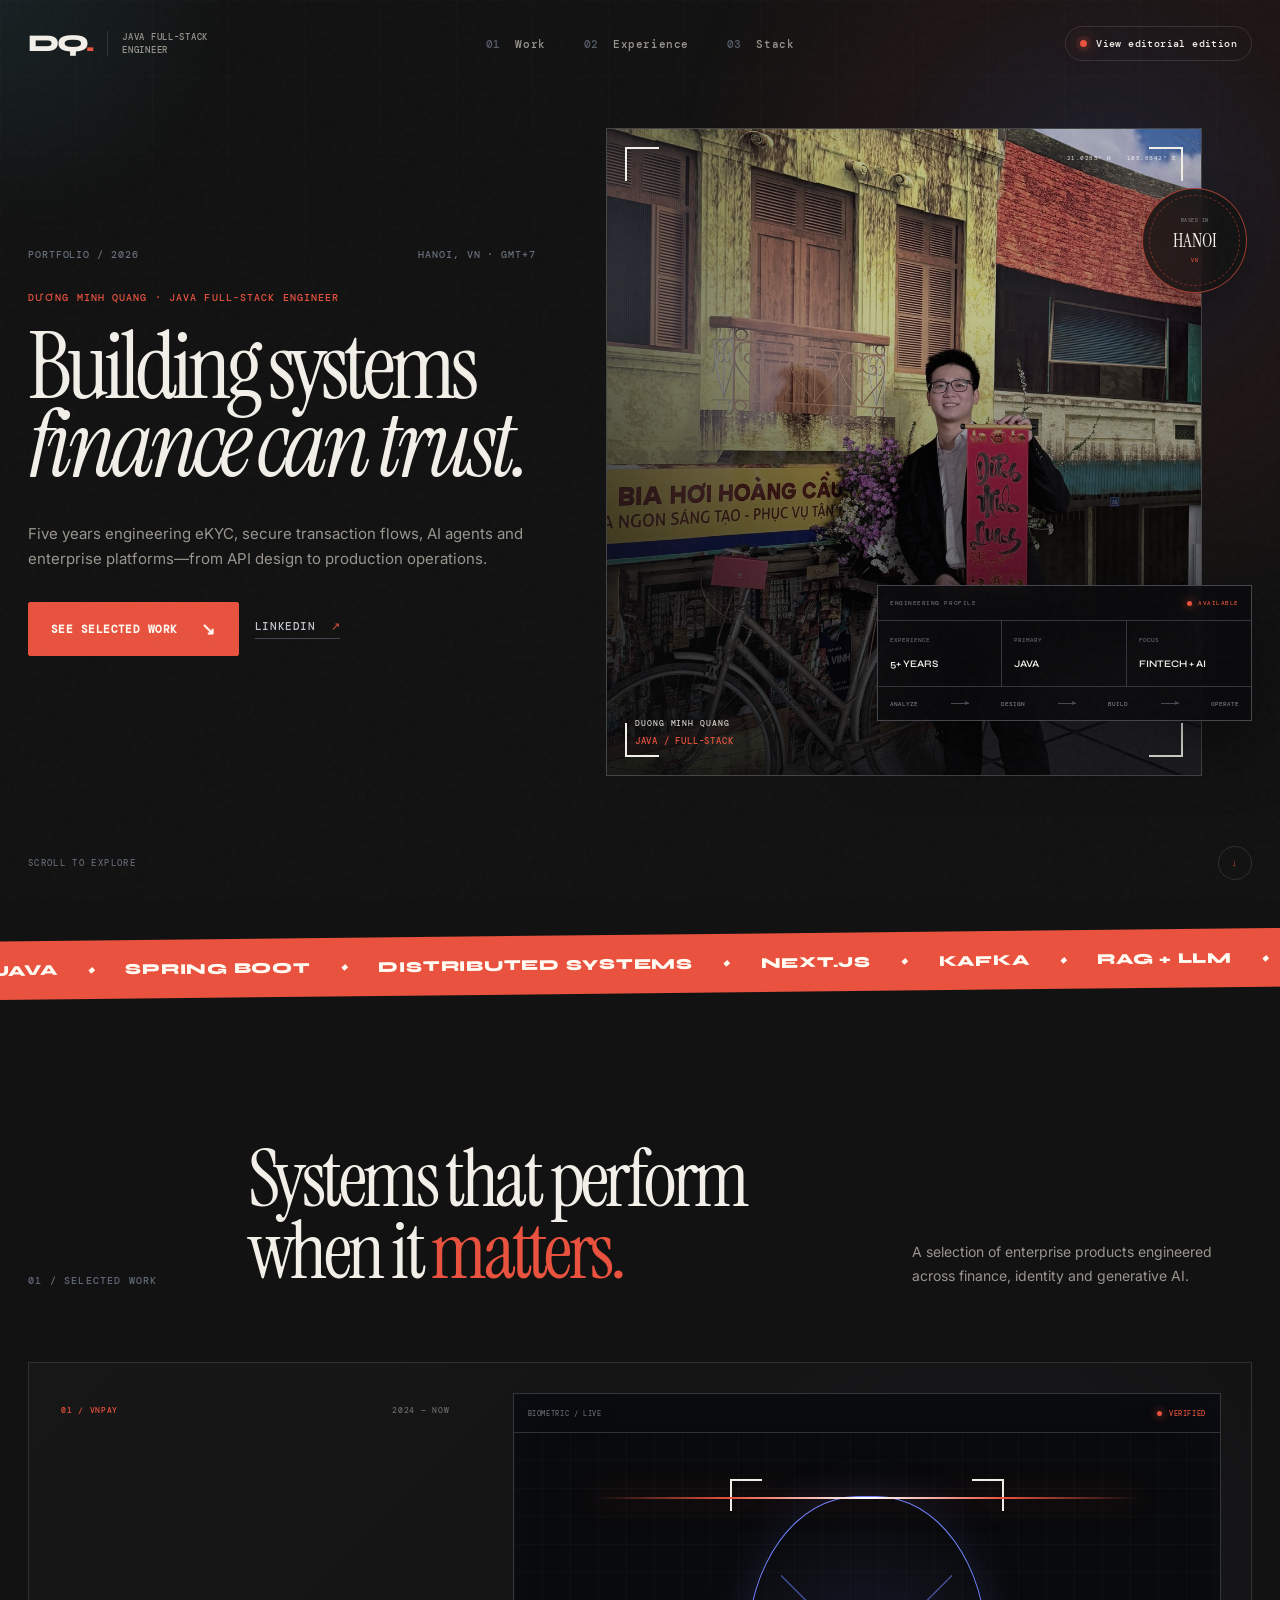
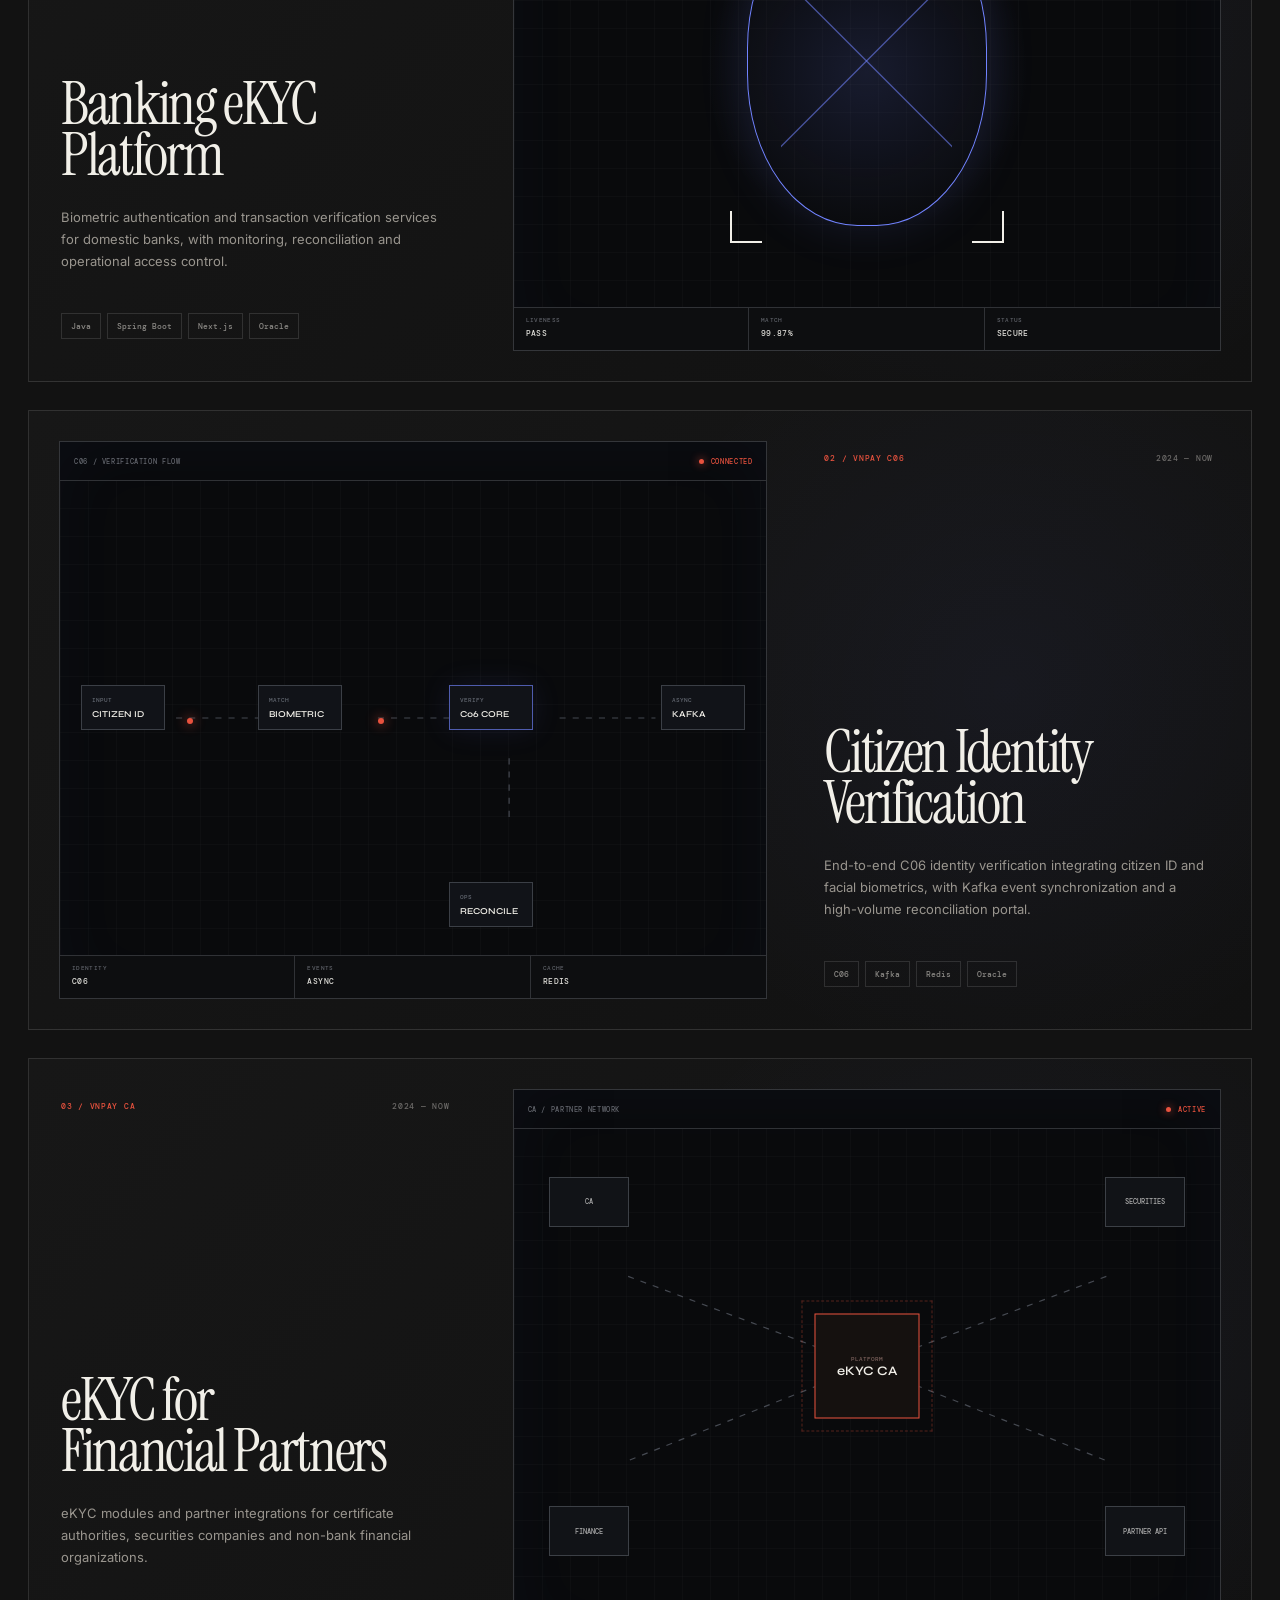
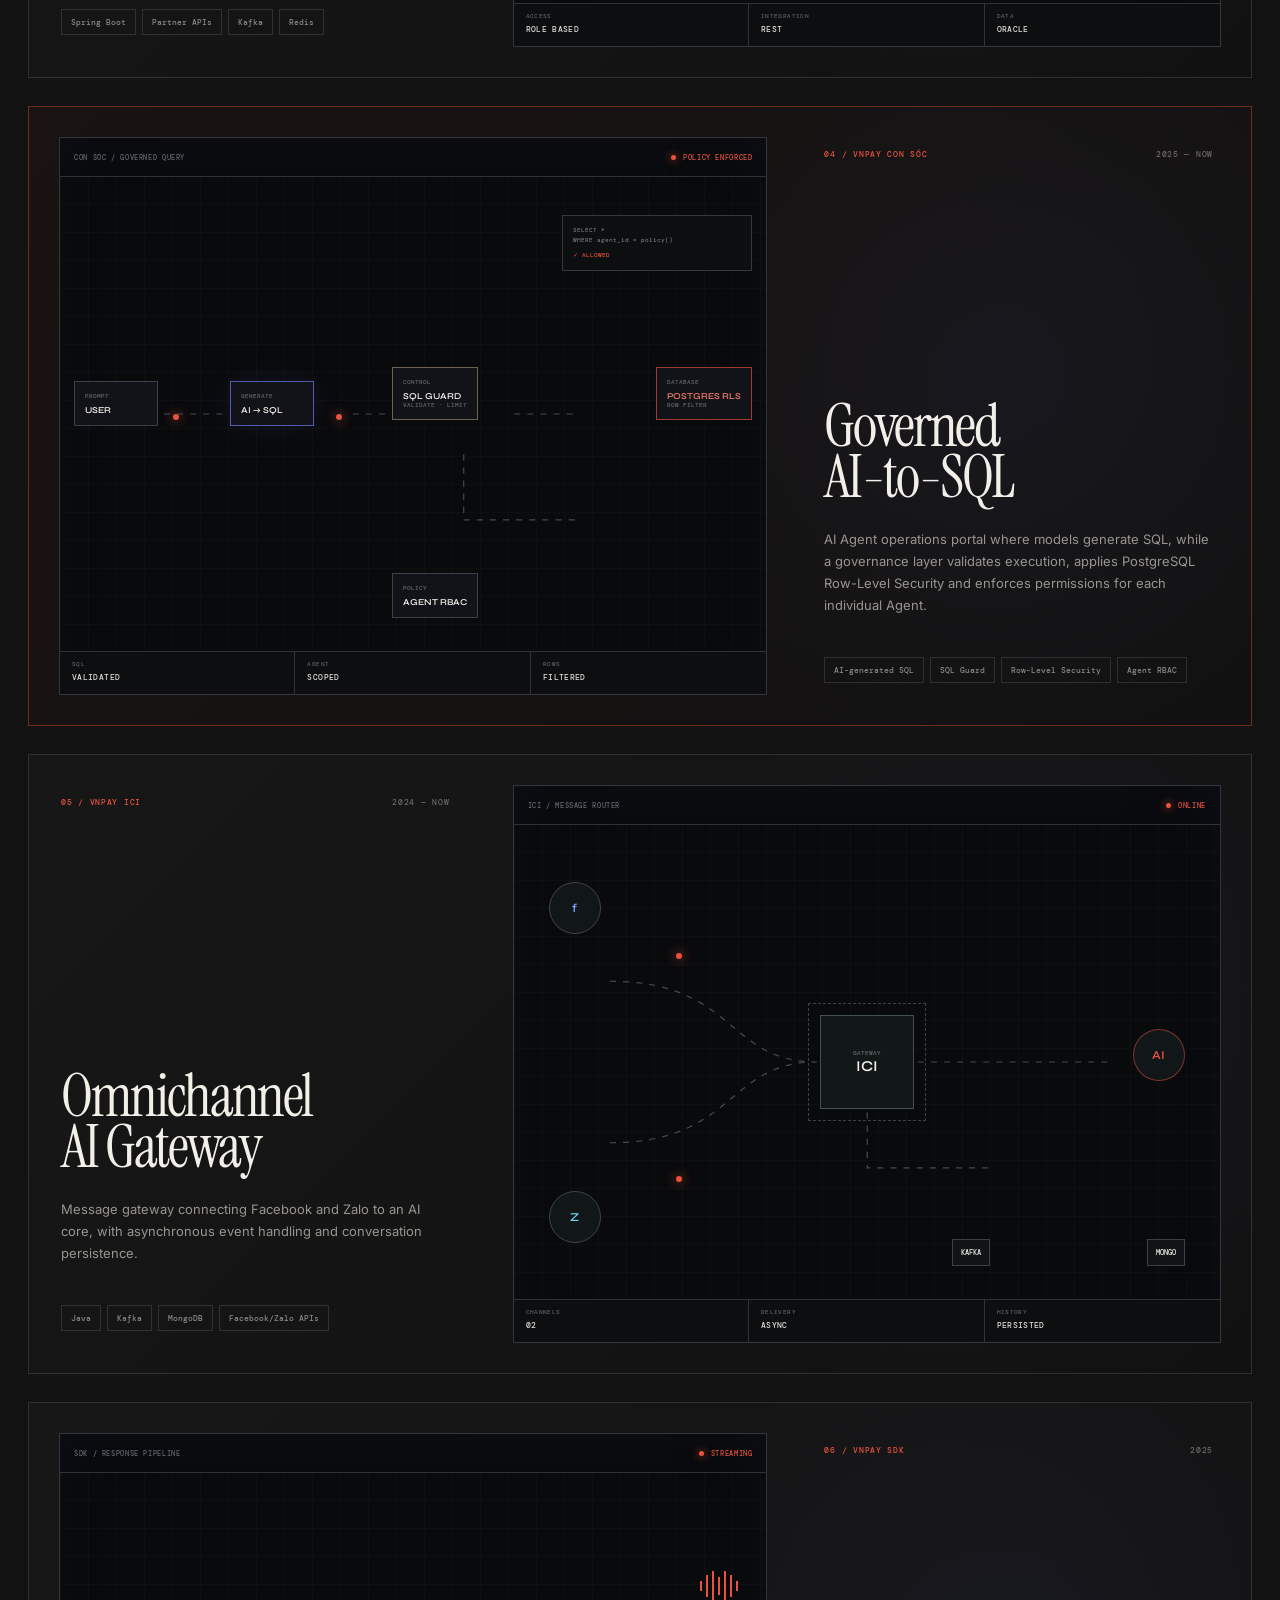
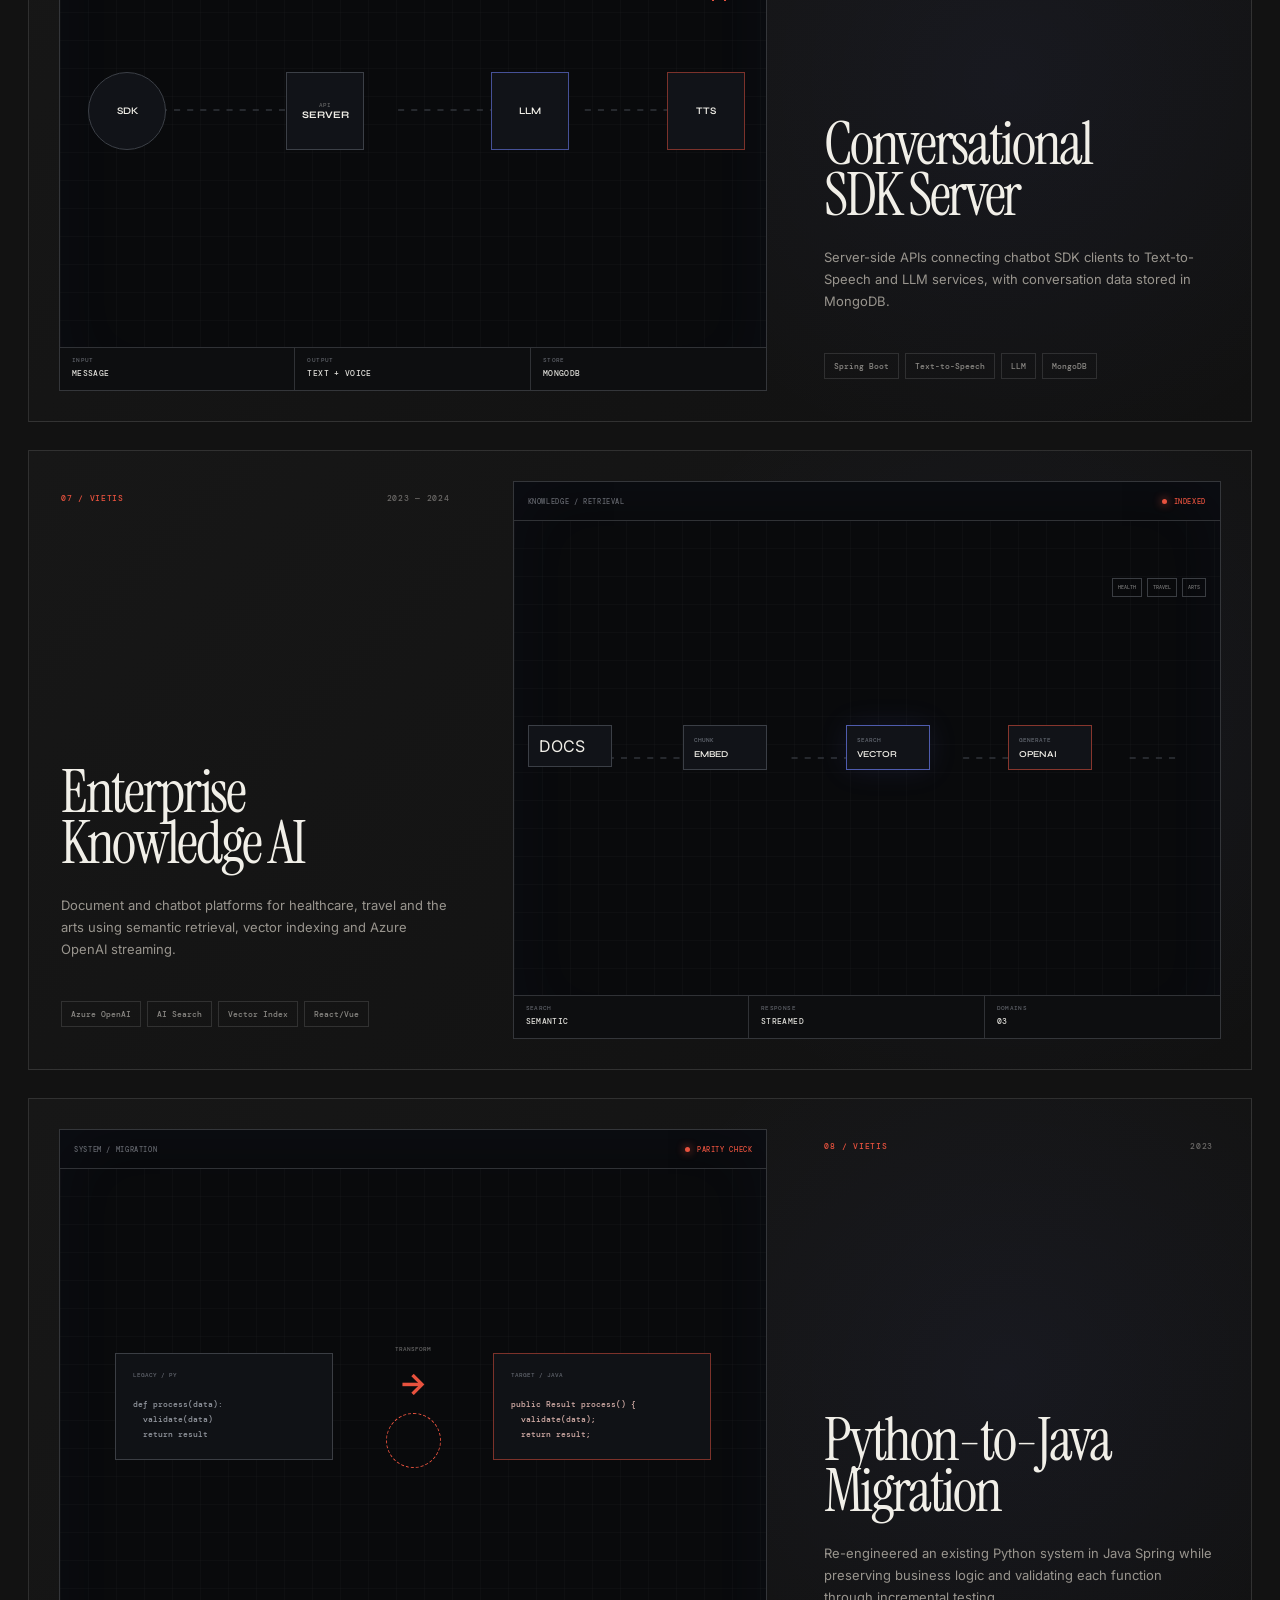
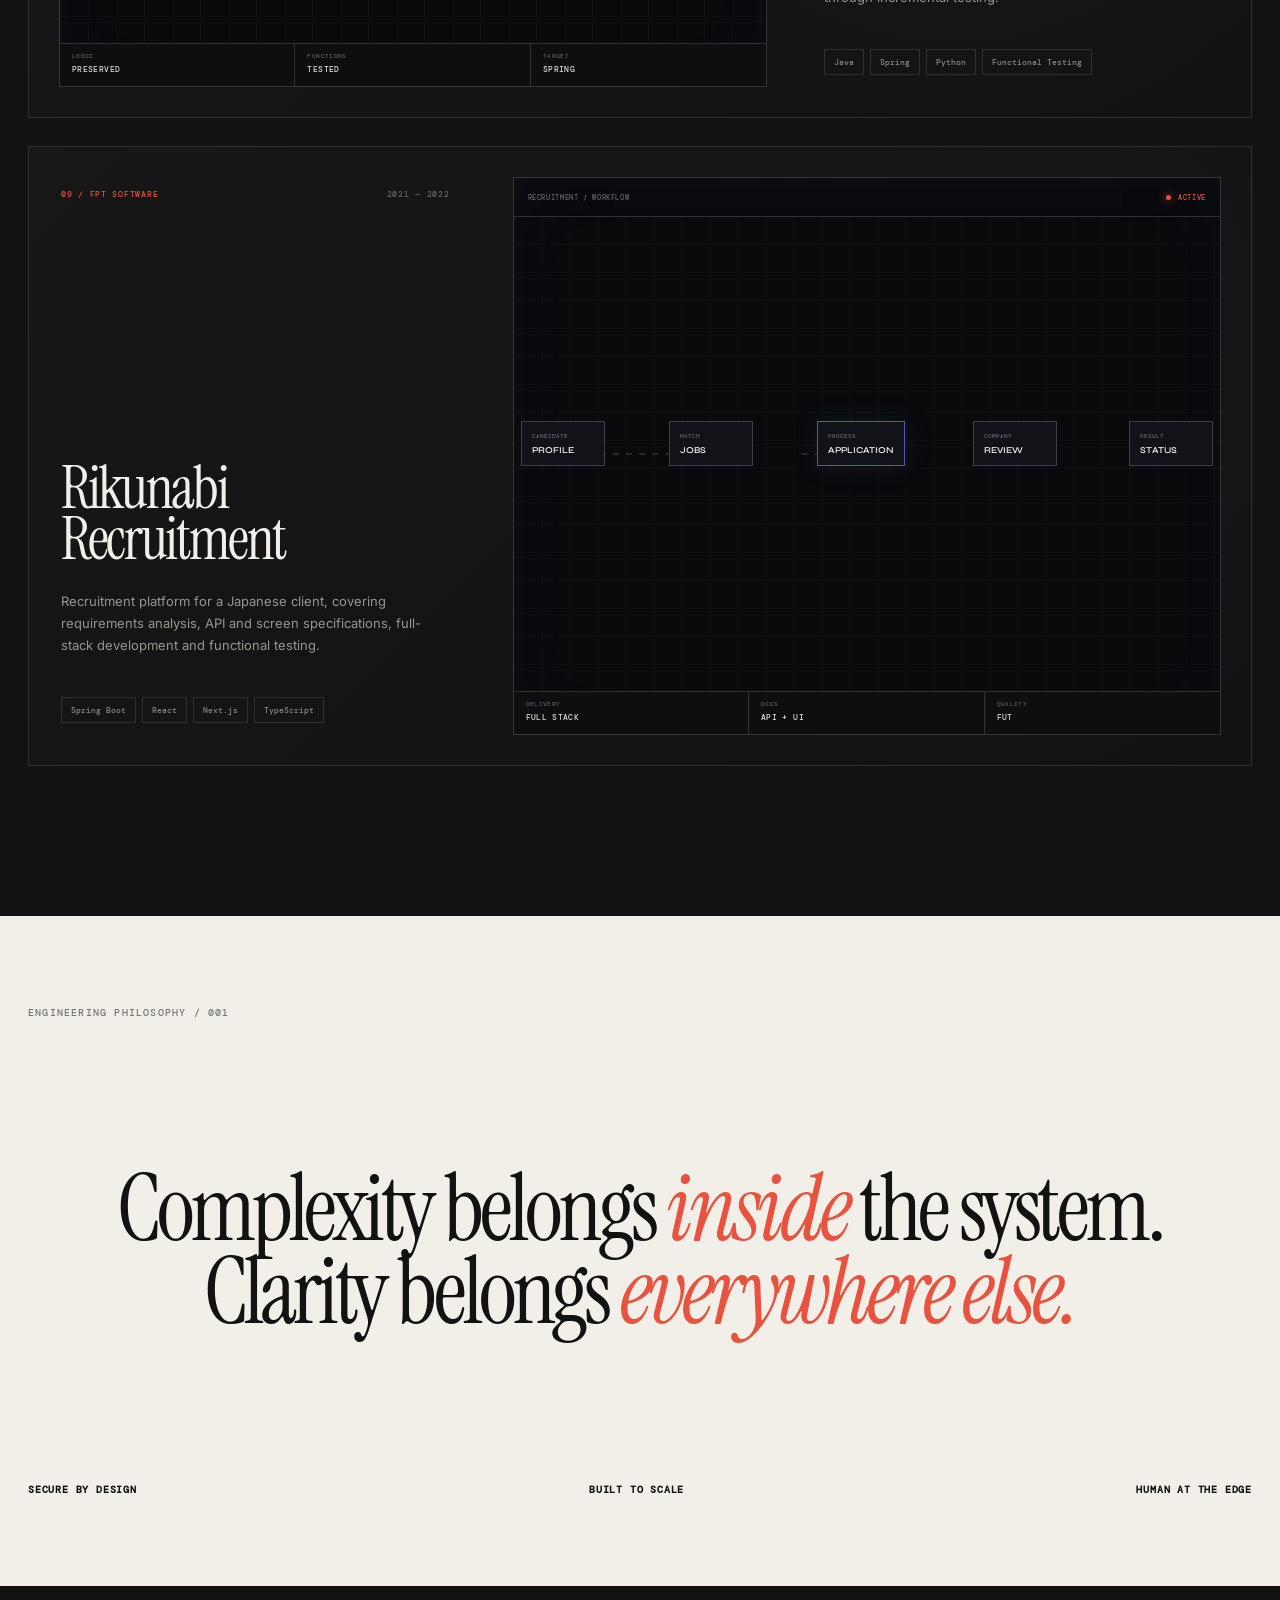
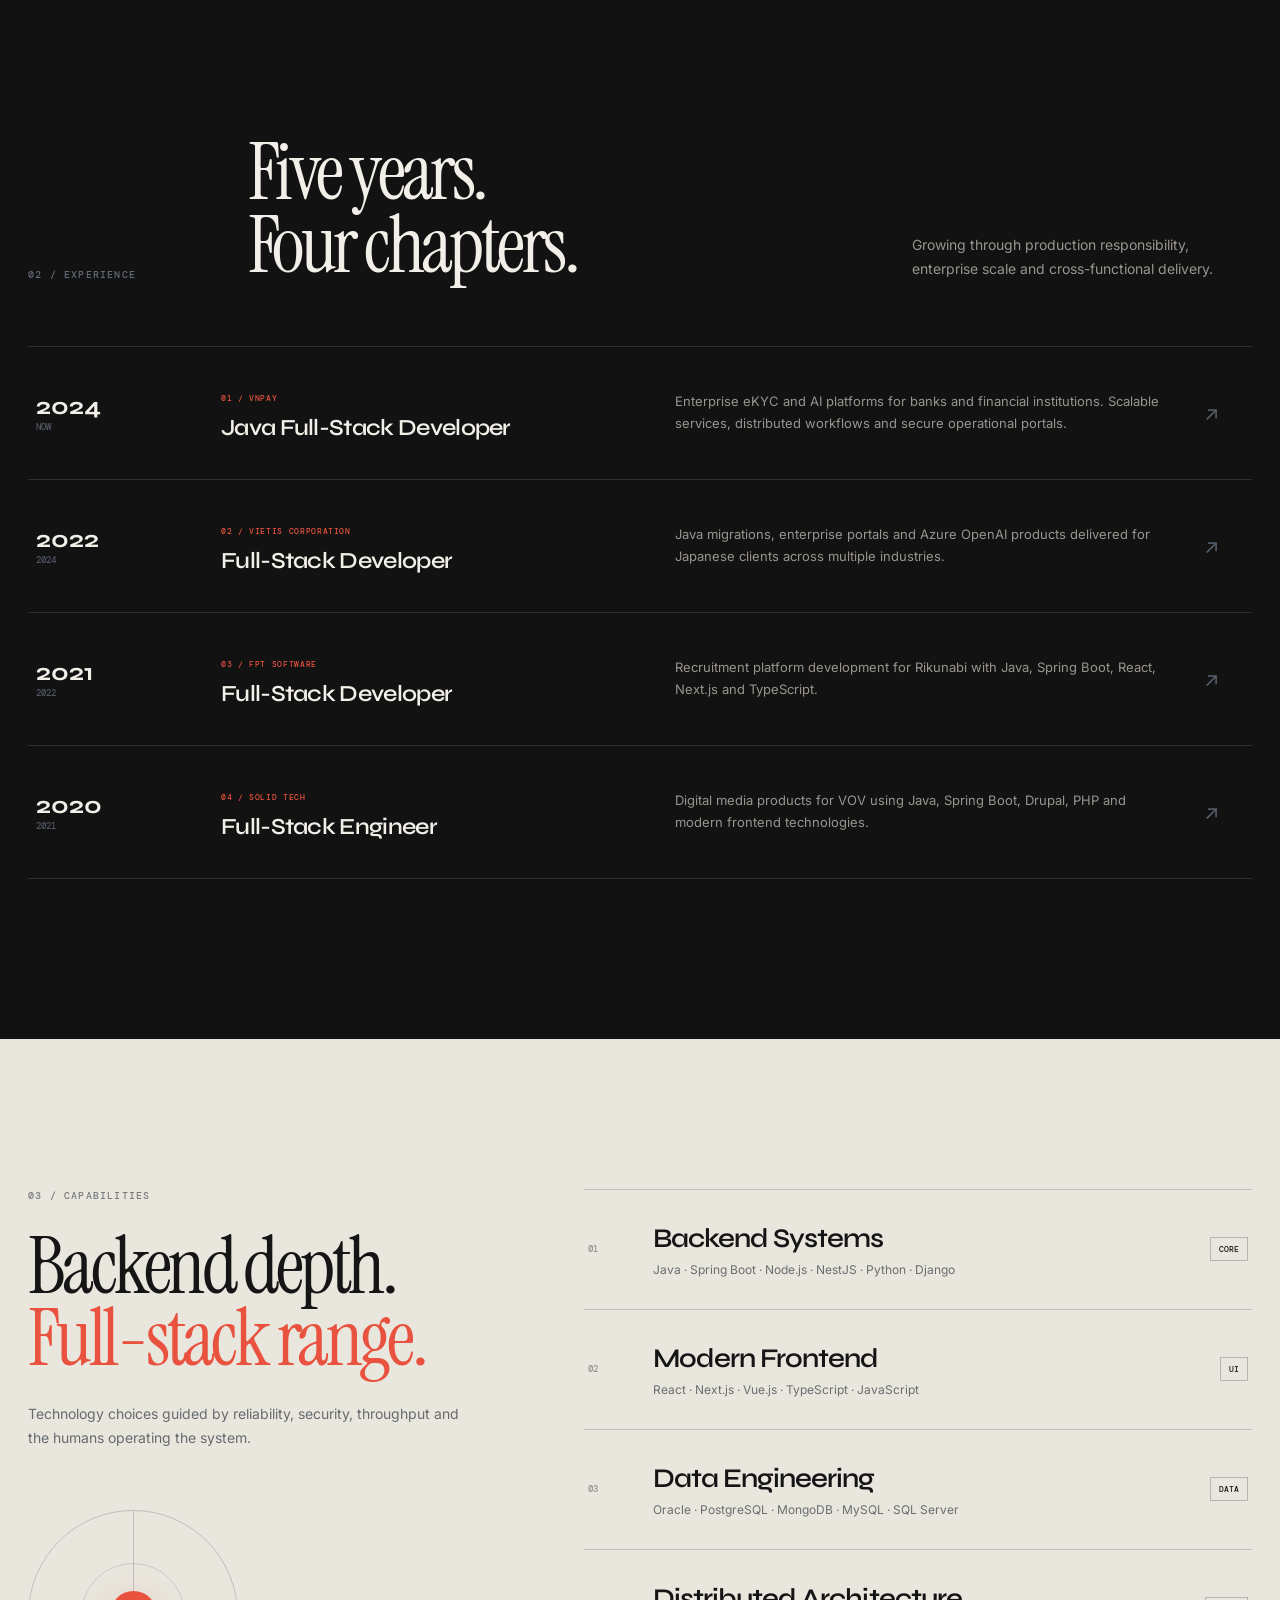
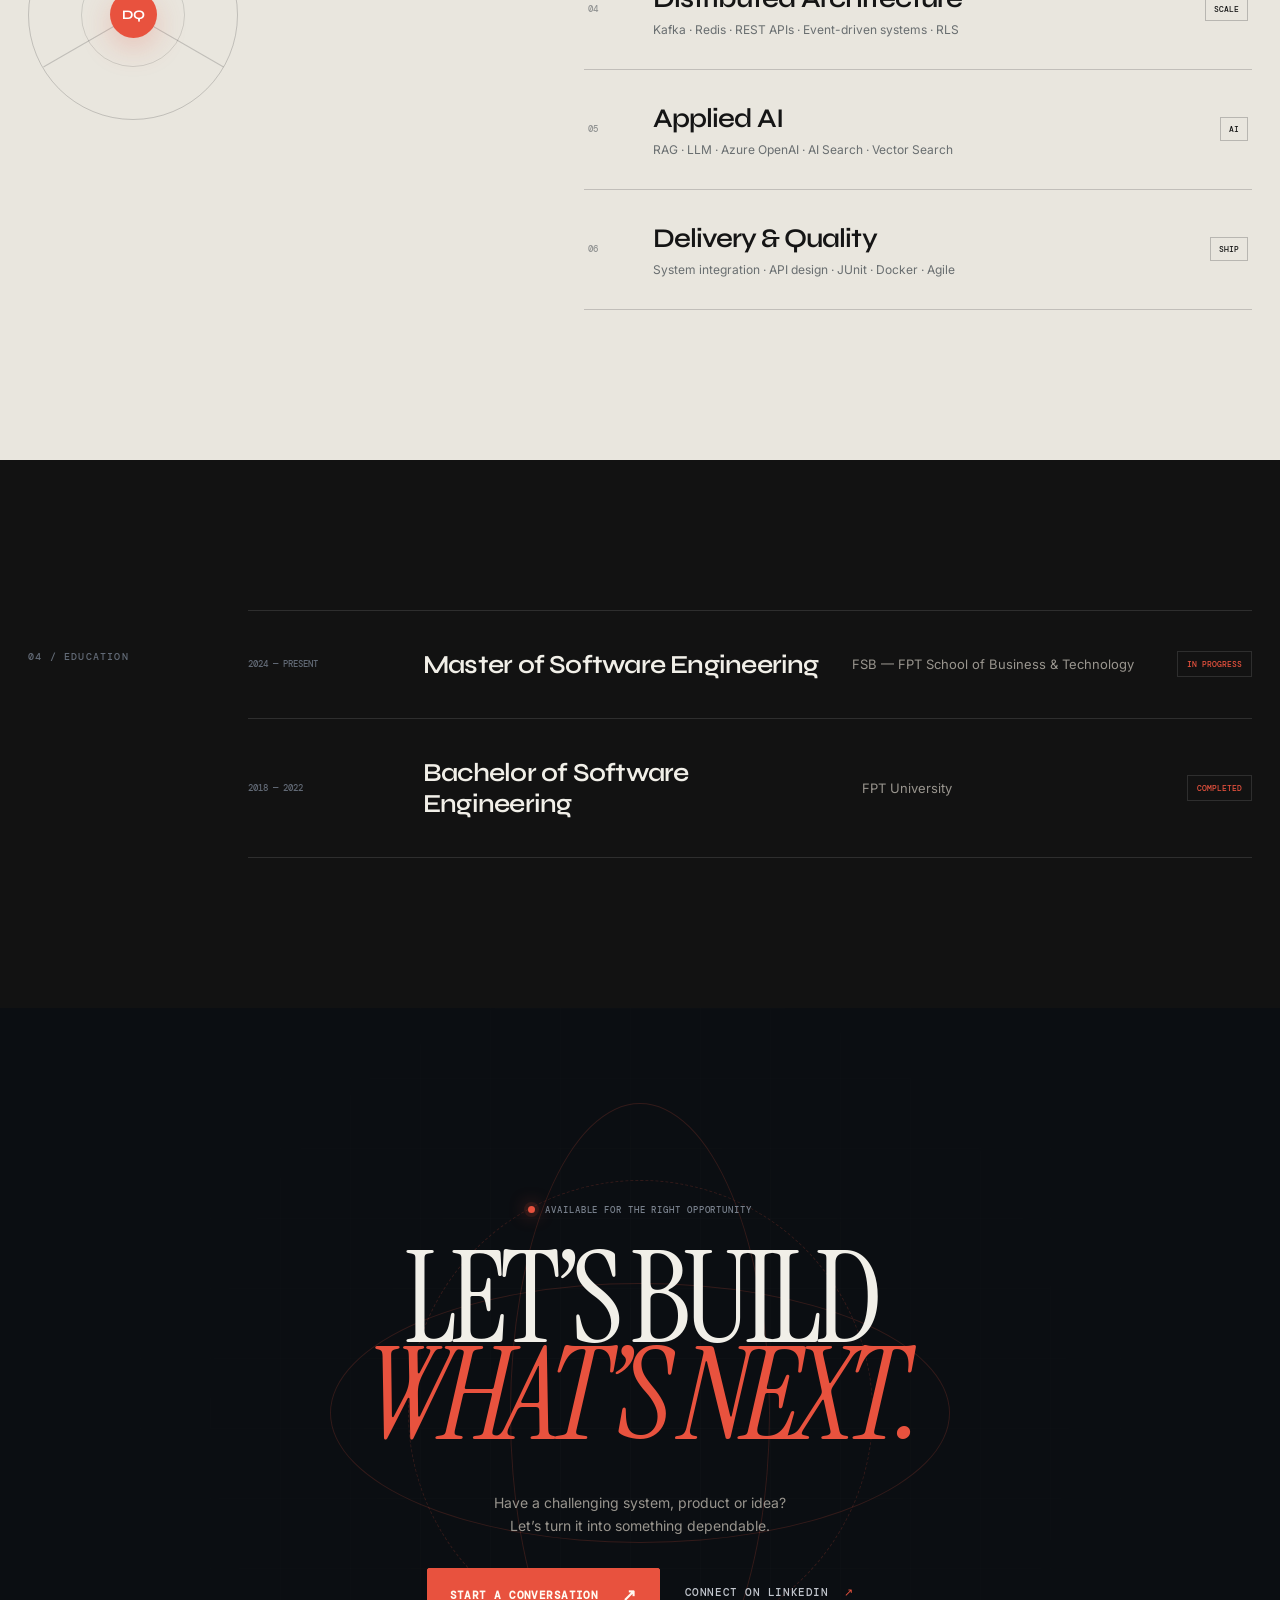
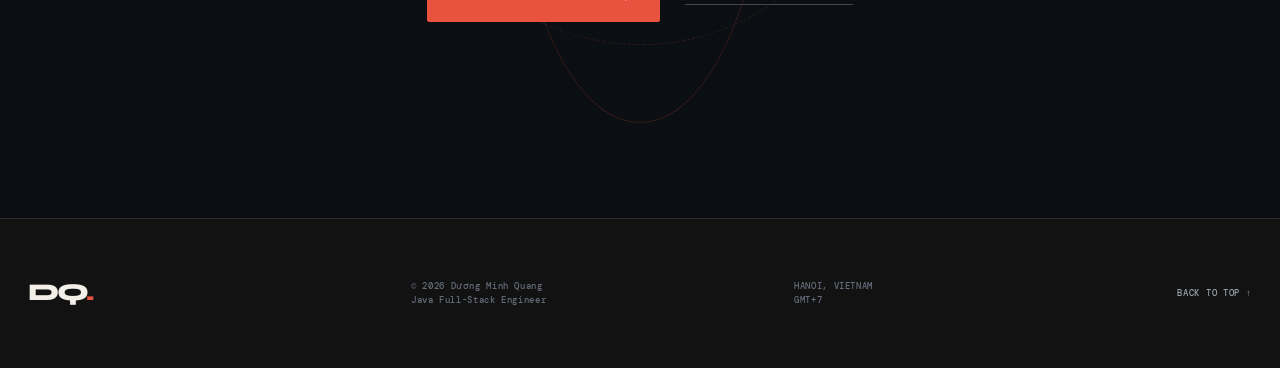
==== commit 965cf7be: "Integrate portrait into modern portfolio hero" ====
--- a/index.html
+++ b/index.html
@@ -57,23 +57,24 @@
           </div>
         </div>
 
-        <div class="hero-console reveal" data-tilt>
-          <div class="console__bar"><div><i></i><i></i><i></i></div><span>ENGINEERING / OPERATING MODEL</span><b>● AVAILABLE</b></div>
-          <div class="console__map" aria-hidden="true">
-            <div class="map-grid"></div>
-            <div class="map-node map-node--client"><small>ANALYZE</small><strong>REQUIREMENTS</strong><span>DOMAIN · FLOW</span></div>
-            <div class="map-node map-node--gateway"><small>DESIGN</small><strong>SECURE API</strong><span>AUTH · POLICY</span></div>
-            <div class="map-node map-node--core"><div class="core-rings"><i></i><i></i><i></i></div><small>BUILD</small><strong>JAVA</strong><span>SPRING BOOT</span></div>
-            <div class="map-node map-node--data"><small>OPERATE</small><strong>DATA</strong><span>SQL · REDIS</span></div>
-            <div class="map-node map-node--events"><small>SCALE</small><strong>EVENTS</strong><span>KAFKA</span></div>
-            <svg viewBox="0 0 700 430" preserveAspectRatio="none">
-              <path d="M104 214H255"/><path d="M364 214H477"/><path d="M581 183V105H625"/><path d="M581 245V330H625"/>
-            </svg>
-            <div class="packet packet--one"></div><div class="packet packet--two"></div><div class="packet packet--three"></div>
+        <div class="hero-portrait reveal" data-tilt>
+          <div class="portrait__frame">
+            <img src="assets/quang-profile.jpg" alt="Dương Minh Quang in a black suit" width="1350" height="1800" fetchpriority="high" />
+            <div class="portrait__shade" aria-hidden="true"></div>
+            <div class="portrait__corners" aria-hidden="true"><i></i><i></i><i></i><i></i></div>
+            <div class="portrait__label"><span>DUONG MINH QUANG</span><b>JAVA / FULL-STACK</b></div>
+            <div class="portrait__coordinates"><span>21.0285° N</span><span>105.8542° E</span></div>
           </div>
-          <div class="console__metrics">
-            <div><span>OWNERSHIP</span><strong>END TO END</strong></div><div><span>FOCUS</span><strong>FINTECH + AI</strong></div><div><span>EXPERIENCE</span><strong>5+ YEARS</strong></div>
+          <div class="portrait-console" aria-hidden="true">
+            <div class="portrait-console__bar"><span>ENGINEERING PROFILE</span><b><i></i> AVAILABLE</b></div>
+            <div class="portrait-console__body">
+              <div class="portrait-stat"><small>EXPERIENCE</small><strong>5+ YEARS</strong></div>
+              <div class="portrait-stat"><small>PRIMARY</small><strong>JAVA</strong></div>
+              <div class="portrait-stat"><small>FOCUS</small><strong>FINTECH + AI</strong></div>
+            </div>
+            <div class="portrait-console__flow"><span>ANALYZE</span><i></i><span>DESIGN</span><i></i><span>BUILD</span><i></i><span>OPERATE</span></div>
           </div>
+          <div class="portrait-badge"><span>BASED IN</span><strong>HANOI</strong><i>VN</i></div>
         </div>
 
         <a class="scroll-cue" href="#work"><span>SCROLL TO EXPLORE</span><i>↓</i></a>
--- a/styles.css
+++ b/styles.css
@@ -222,8 +222,15 @@
 .recruit-node{top:43%}.recruit-node.r1{left:1%}.recruit-node.r2{left:22%}.recruit-node.r3{left:43%}.recruit-node.r4{left:65%}.recruit-node.r5{right:1%}
 @keyframes faceSweep{0%,100%{top:12%}50%{top:88%}}@keyframes dataMove1{0%{left:18%;opacity:0}20%{opacity:1}100%{left:30%;opacity:0}}@keyframes dataMove2{0%{left:45%;opacity:0}20%{opacity:1}100%{left:58%;opacity:0}}@keyframes channelIn1{0%{left:23%;top:27%;opacity:0}20%{opacity:1}100%{left:47%;top:49%;opacity:0}}@keyframes channelIn2{0%{left:23%;top:74%;opacity:0}20%{opacity:1}100%{left:47%;top:51%;opacity:0}}@keyframes wave{50%{transform:scaleY(.4);opacity:.5}}
 
-@media(max-width:1100px){.hero{grid-template-columns:1fr}.hero__copy{max-width:800px}.hero-console{justify-self:center;max-width:800px}.project-case,.project-case--reverse{grid-template-columns:1fr}.project-case--reverse .project-case__info,.project-case--reverse .model{order:initial}.project-case__info{min-height:370px}.model{min-height:500px}}
+/* Portrait-led modern hero */
+.hero{grid-template-columns:minmax(0,.88fr) minmax(500px,1.12fr)}
+.hero-portrait{position:relative;align-self:center;justify-self:end;width:min(680px,100%);height:min(720px,72vh);min-height:610px;transform-style:preserve-3d;transition:transform .15s ease-out}.portrait__frame{position:absolute;inset:0 50px 0 0;overflow:hidden;border:1px solid rgba(255,255,255,.22);background:#111}.portrait__frame:after{content:"";position:absolute;inset:0;opacity:.18;background-image:linear-gradient(rgba(255,255,255,.12) 1px,transparent 1px),linear-gradient(90deg,rgba(255,255,255,.12) 1px,transparent 1px);background-size:52px 52px;mix-blend-mode:soft-light}.portrait__frame img{width:100%;height:100%;display:block;object-fit:cover;object-position:57% 52%;filter:saturate(.72) contrast(1.06) brightness(.78)}.portrait__shade{position:absolute;inset:0;z-index:1;background:linear-gradient(180deg,rgba(8,8,9,.05) 30%,rgba(8,8,9,.82) 100%),linear-gradient(90deg,rgba(8,8,9,.48),transparent 45%)}.portrait__corners i{position:absolute;z-index:3;width:34px;height:34px;border-color:var(--signal)}.portrait__corners i:nth-child(1){left:18px;top:18px;border-left:2px solid;border-top:2px solid}.portrait__corners i:nth-child(2){right:18px;top:18px;border-right:2px solid;border-top:2px solid}.portrait__corners i:nth-child(3){left:18px;bottom:18px;border-left:2px solid;border-bottom:2px solid}.portrait__corners i:nth-child(4){right:18px;bottom:18px;border-right:2px solid;border-bottom:2px solid}.portrait__label{position:absolute;z-index:3;left:28px;bottom:28px}.portrait__label span,.portrait__label b{display:block}.portrait__label span{margin-bottom:7px;color:#d3d1ca;font:500 8px var(--font-mono);letter-spacing:.12em}.portrait__label b{color:var(--signal);font:500 9px var(--font-mono);letter-spacing:.09em}.portrait__coordinates{position:absolute;z-index:3;right:25px;top:25px;display:flex;gap:15px;color:rgba(255,255,255,.7);font:500 6px var(--font-mono);letter-spacing:.08em}
+.portrait-console{position:absolute;z-index:5;right:0;bottom:55px;width:375px;border:1px solid #44464b;background:rgba(10,11,13,.9);box-shadow:0 24px 65px rgba(0,0,0,.45);backdrop-filter:blur(16px)}.portrait-console__bar{height:35px;padding:0 12px;display:flex;align-items:center;justify-content:space-between;border-bottom:1px solid #34363a;color:#696d75;font:500 6px var(--font-mono);letter-spacing:.09em}.portrait-console__bar b{display:flex;align-items:center;gap:6px;color:var(--signal);font-weight:500}.portrait-console__bar b i{width:5px;height:5px;border-radius:50%;background:currentColor;box-shadow:0 0 8px currentColor;animation:systemStatus 1.8s infinite}.portrait-console__body{display:grid;grid-template-columns:repeat(3,1fr)}.portrait-stat{padding:15px 12px;border-right:1px solid #34363a}.portrait-stat:last-child{border:0}.portrait-stat small{display:block;margin-bottom:7px;color:#60646c;font:500 6px var(--font-mono)}.portrait-stat strong{font:600 10px var(--font-display)}.portrait-console__flow{height:34px;padding:0 12px;display:flex;align-items:center;justify-content:space-between;border-top:1px solid #34363a;color:#777b83;font:500 6px var(--font-mono)}.portrait-console__flow i{width:18px;height:1px;background:#444850;position:relative}.portrait-console__flow i:after{content:"";position:absolute;right:0;top:-2px;border-left:4px solid #444850;border-top:2px solid transparent;border-bottom:2px solid transparent}.portrait-badge{position:absolute;z-index:6;right:5px;top:60px;width:105px;height:105px;display:grid;place-content:center;text-align:center;border:1px solid rgba(232,82,62,.65);border-radius:50%;background:rgba(18,18,18,.84);box-shadow:0 16px 40px rgba(0,0,0,.28);backdrop-filter:blur(10px)}.portrait-badge:after{content:"";position:absolute;inset:6px;border:1px dashed rgba(232,82,62,.4);border-radius:50%;animation:nodeOrbit 14s linear infinite}.portrait-badge span,.portrait-badge i{font:500 5px var(--font-mono);font-style:normal;letter-spacing:.1em}.portrait-badge span{color:#777}.portrait-badge strong{margin:4px 0;color:#f3f0e8;font:400 19px var(--font-editorial)}.portrait-badge i{color:var(--signal)}
+
+@media(max-width:1100px){.hero{grid-template-columns:1fr}.hero__copy{max-width:800px}.hero-portrait{justify-self:center;width:min(780px,100%);height:700px}.project-case,.project-case--reverse{grid-template-columns:1fr}.project-case--reverse .project-case__info,.project-case--reverse .model{order:initial}.project-case__info{min-height:370px}.model{min-height:500px}}
 @media(max-width:760px){.hero__copy{width:100%;min-width:0;overflow:hidden}.hero h1{width:100%;max-width:100%;font-size:clamp(49px,13.4vw,58px);line-height:.87}.hero h1 span,.hero h1 strong{width:100%;max-width:100%;white-space:normal;overflow-wrap:normal}.hero__actions{flex-direction:column;align-items:flex-start}.project-catalog{gap:18px}.project-case,.project-case--reverse{padding:22px;gap:30px}.project-case__info{min-height:410px}.project-case h3{font-size:clamp(49px,15vw,66px)}.model{min-height:390px}.model__metrics span{padding:7px 5px}.flow-node,.sql-node,.knowledge-node,.recruit-node{min-width:58px;padding:6px}.flow-node strong,.sql-node strong,.knowledge-node strong,.recruit-node strong{font-size:6px}.flow-node.n1{left:1%}.flow-node.n2{left:24%}.flow-node.n3{left:48%}.flow-node.n4{right:1%}.flow-node.n5{left:48%}.partner-node{width:61px;font-size:5px}.partner-core{width:82px;height:82px}.sql-node.q1{left:1%}.sql-node.q2{left:21%}.sql-node.q3{left:42%}.sql-node.q4{left:42%}.sql-node.q5{right:1%}.sql-snippet{width:135px}.round-node{width:43px;height:43px}.ici-core{width:75px;height:75px}.mini-node.c4{left:58%}.voice-node{width:57px;height:57px;font-size:7px}.voice-node.v1{left:1%}.voice-node.v2{left:26%}.voice-node.v3{left:52%}.voice-node.v4{right:1%}.knowledge-node.k1{left:1%}.knowledge-node.k2{left:21%}.knowledge-node.k3{left:42%}.knowledge-node.k4{left:63%}.knowledge-domains{top:13%;flex-direction:column}.migration-canvas{grid-template-columns:1fr 55px 1fr;gap:8px;padding:35px 12px}.code-panel{padding:9px}.code-panel code{font-size:5px}.migration-core i{width:35px;height:35px}.recruit-node.r1{left:1%}.recruit-node.r2{left:20%}.recruit-node.r3{left:40%}.recruit-node.r4{left:61%}.recruit-node.r5{right:1%}.face-model{width:175px;height:245px}}
 
-@media(max-width:760px){.hero{grid-template-columns:minmax(0,1fr)}.hero__copy{width:100%;max-width:calc(100vw - 36px);min-width:0}.hero__bottom,.hero__bottom>p{width:100%;max-width:100%}.hero-console{width:100%;max-width:calc(100vw - 36px)}}
+@media(max-width:760px){.hero{grid-template-columns:minmax(0,1fr)}.hero__copy{width:100%;max-width:calc(100vw - 36px);min-width:0}.hero__bottom,.hero__bottom>p{width:100%;max-width:100%}.hero-portrait{width:100%;max-width:calc(100vw - 36px);height:570px;min-height:570px;margin-top:20px}.portrait__frame{inset:0}.portrait__frame img{object-position:58% 50%}.portrait-console{right:12px;bottom:22px;width:calc(100% - 24px)}.portrait-badge{right:12px;top:18px;width:86px;height:86px}.portrait__label{left:20px;bottom:145px}.portrait__coordinates{display:none}}
+.portrait__frame img{transform:scale(1.28);transform-origin:67% 62%}
+@media(max-width:760px){.portrait__frame img{transform:scale(1.22);transform-origin:67% 61%}}
 @media (prefers-reduced-motion:reduce){*,*::before,*::after{scroll-behavior:auto!important;animation-duration:.01ms!important;animation-iteration-count:1!important;transition-duration:.01ms!important}.reveal{opacity:1;transform:none}.cursor-glow{display:none}}
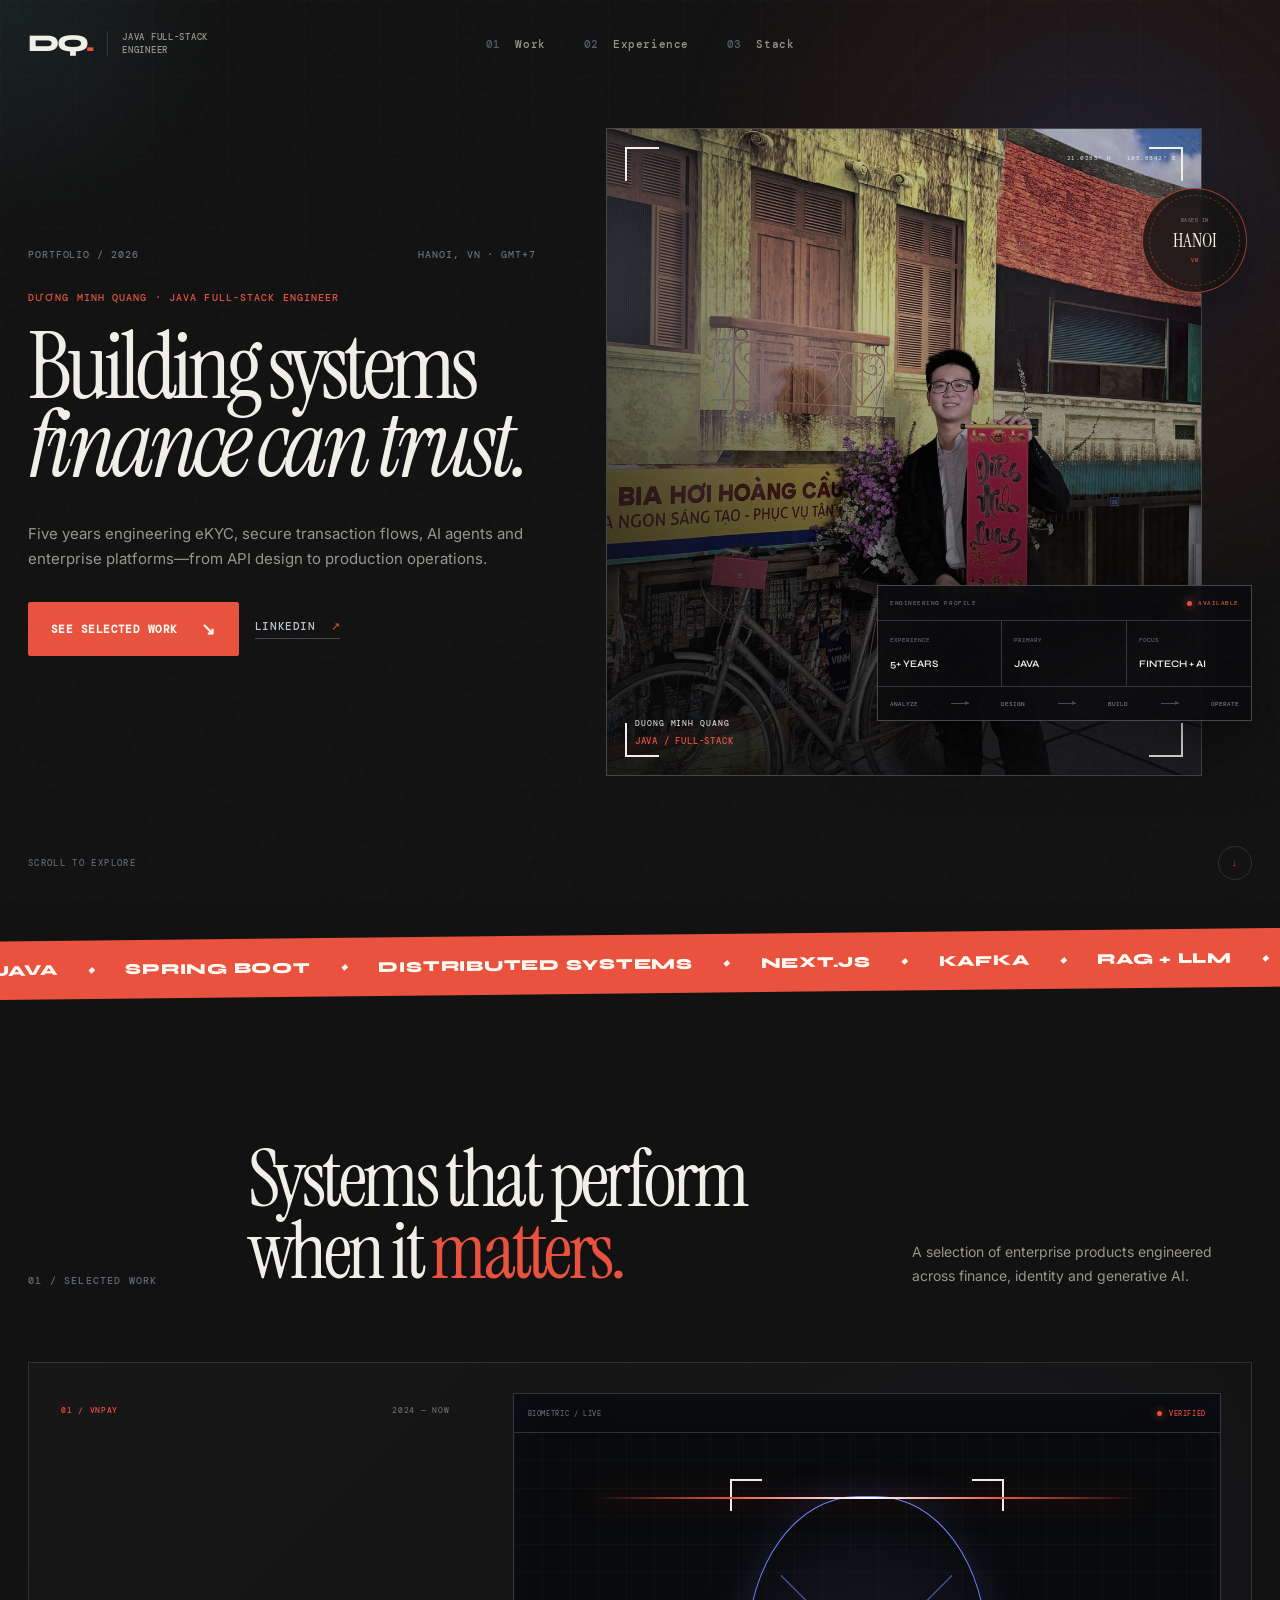
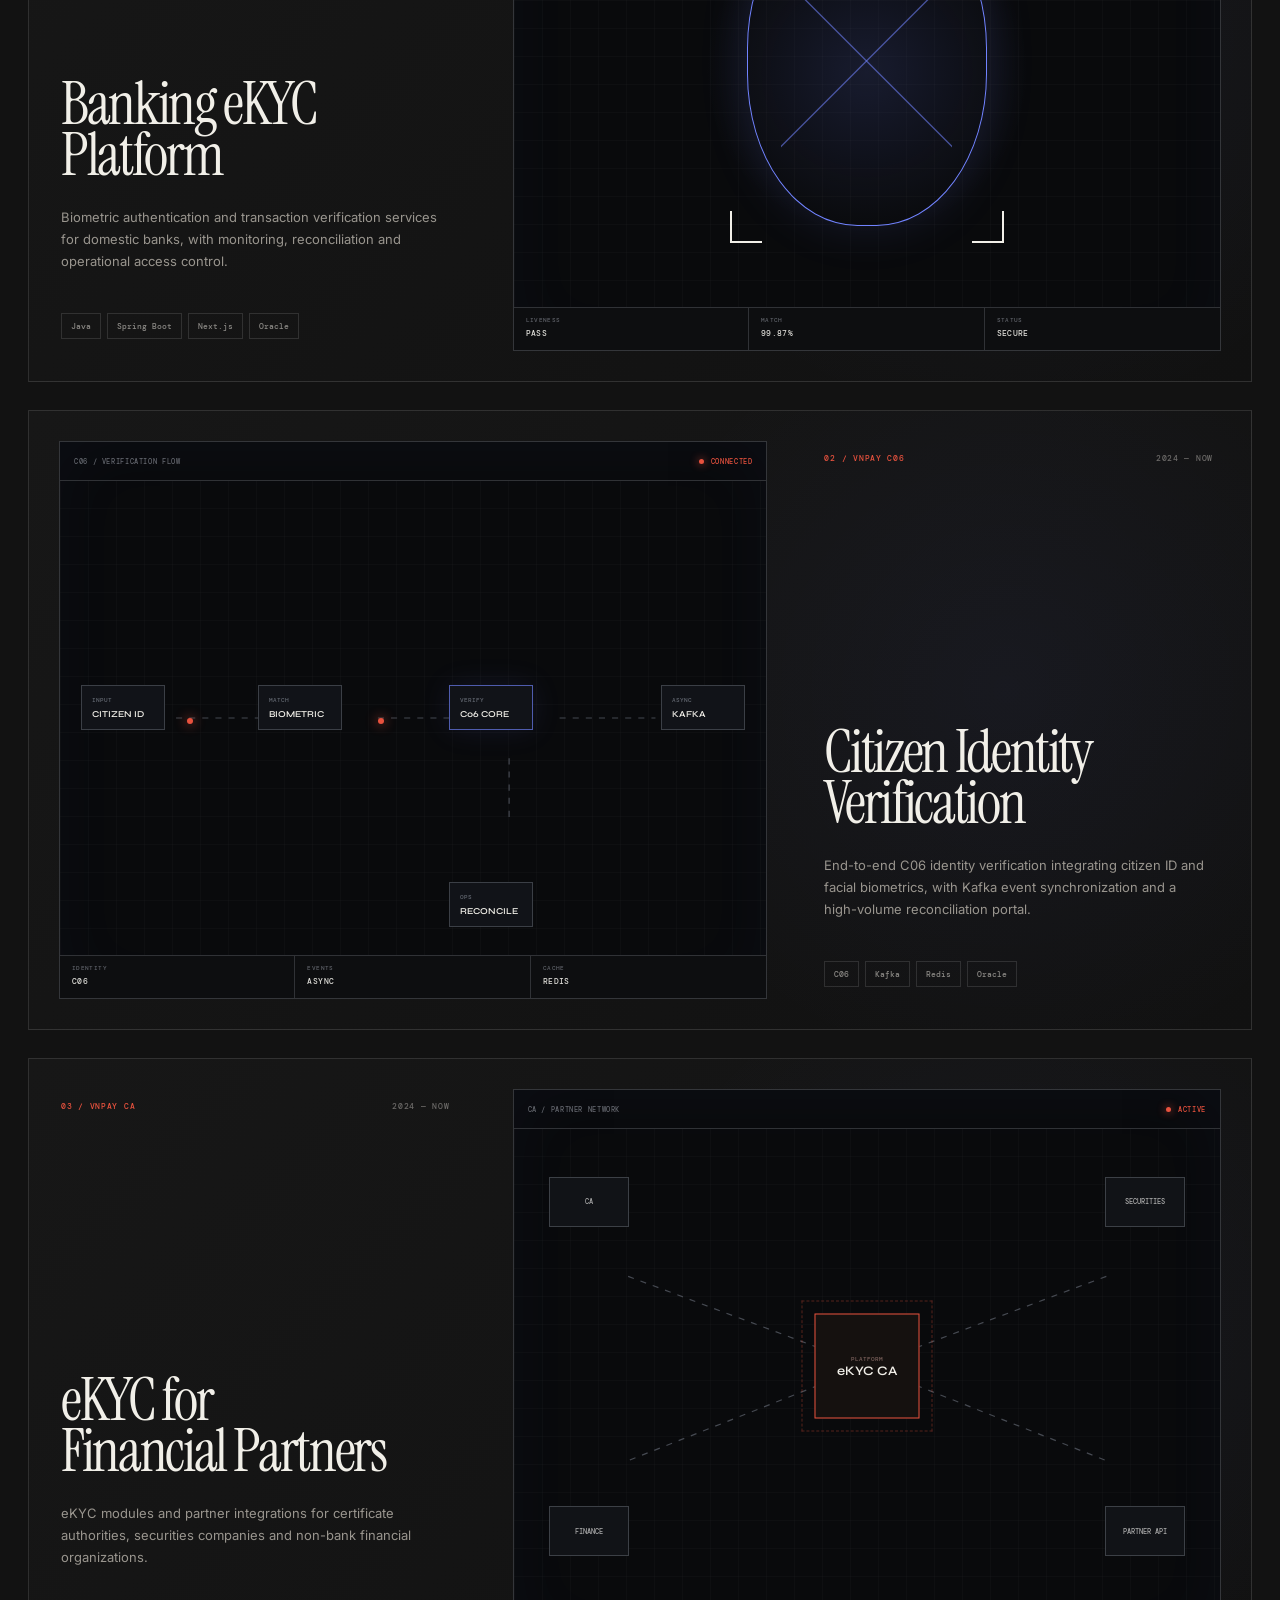
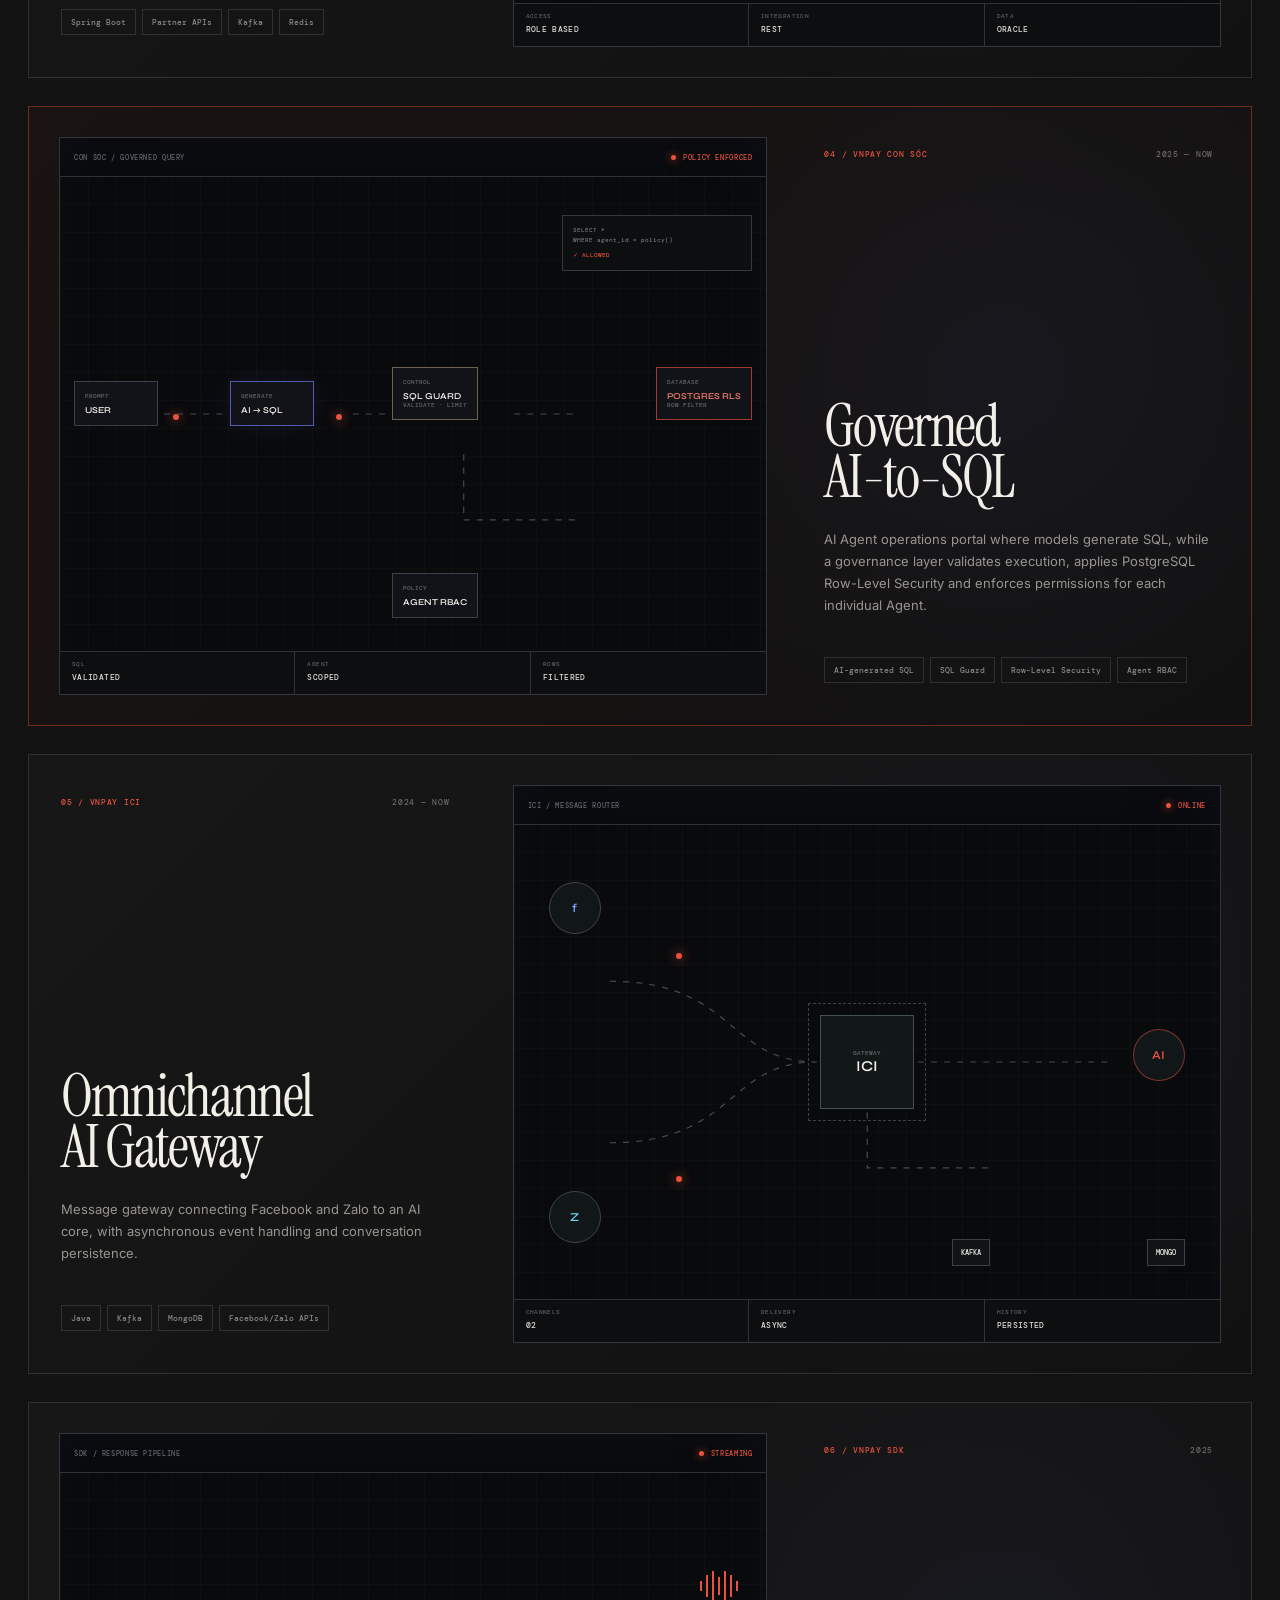
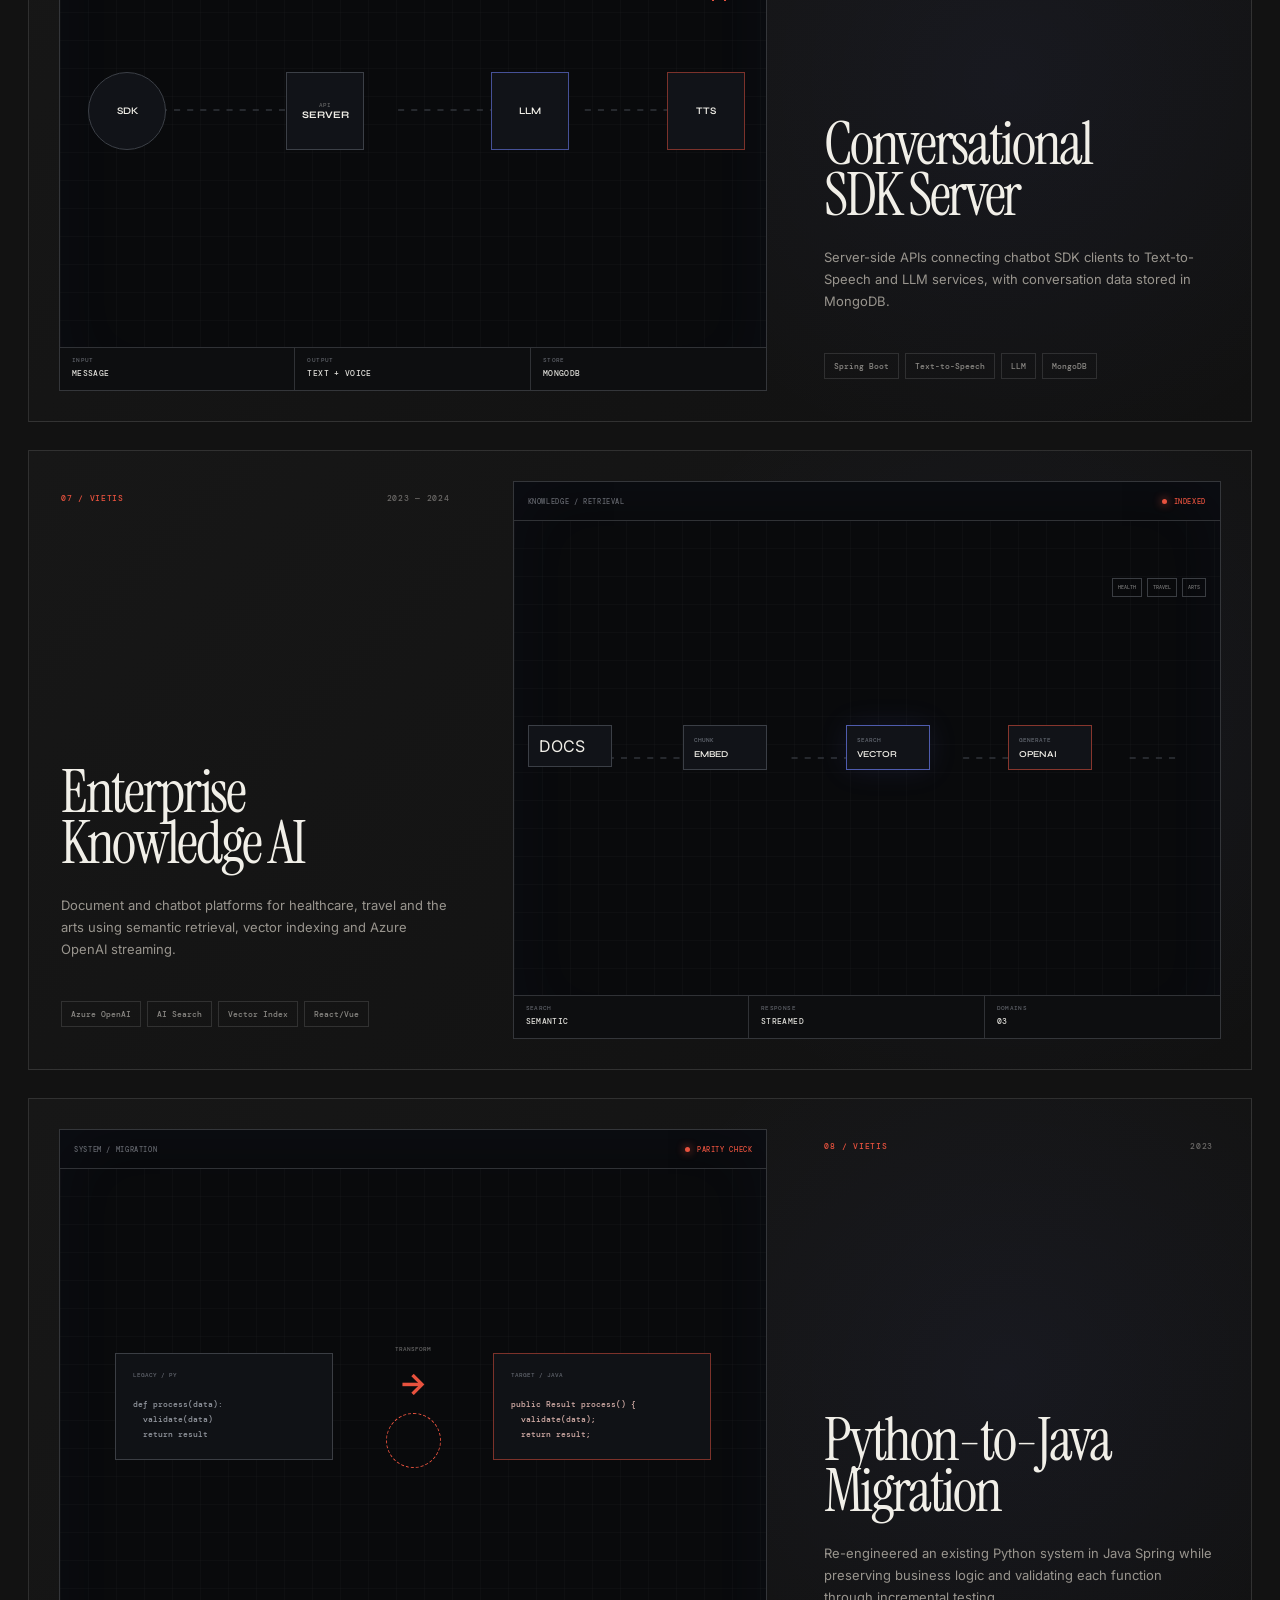
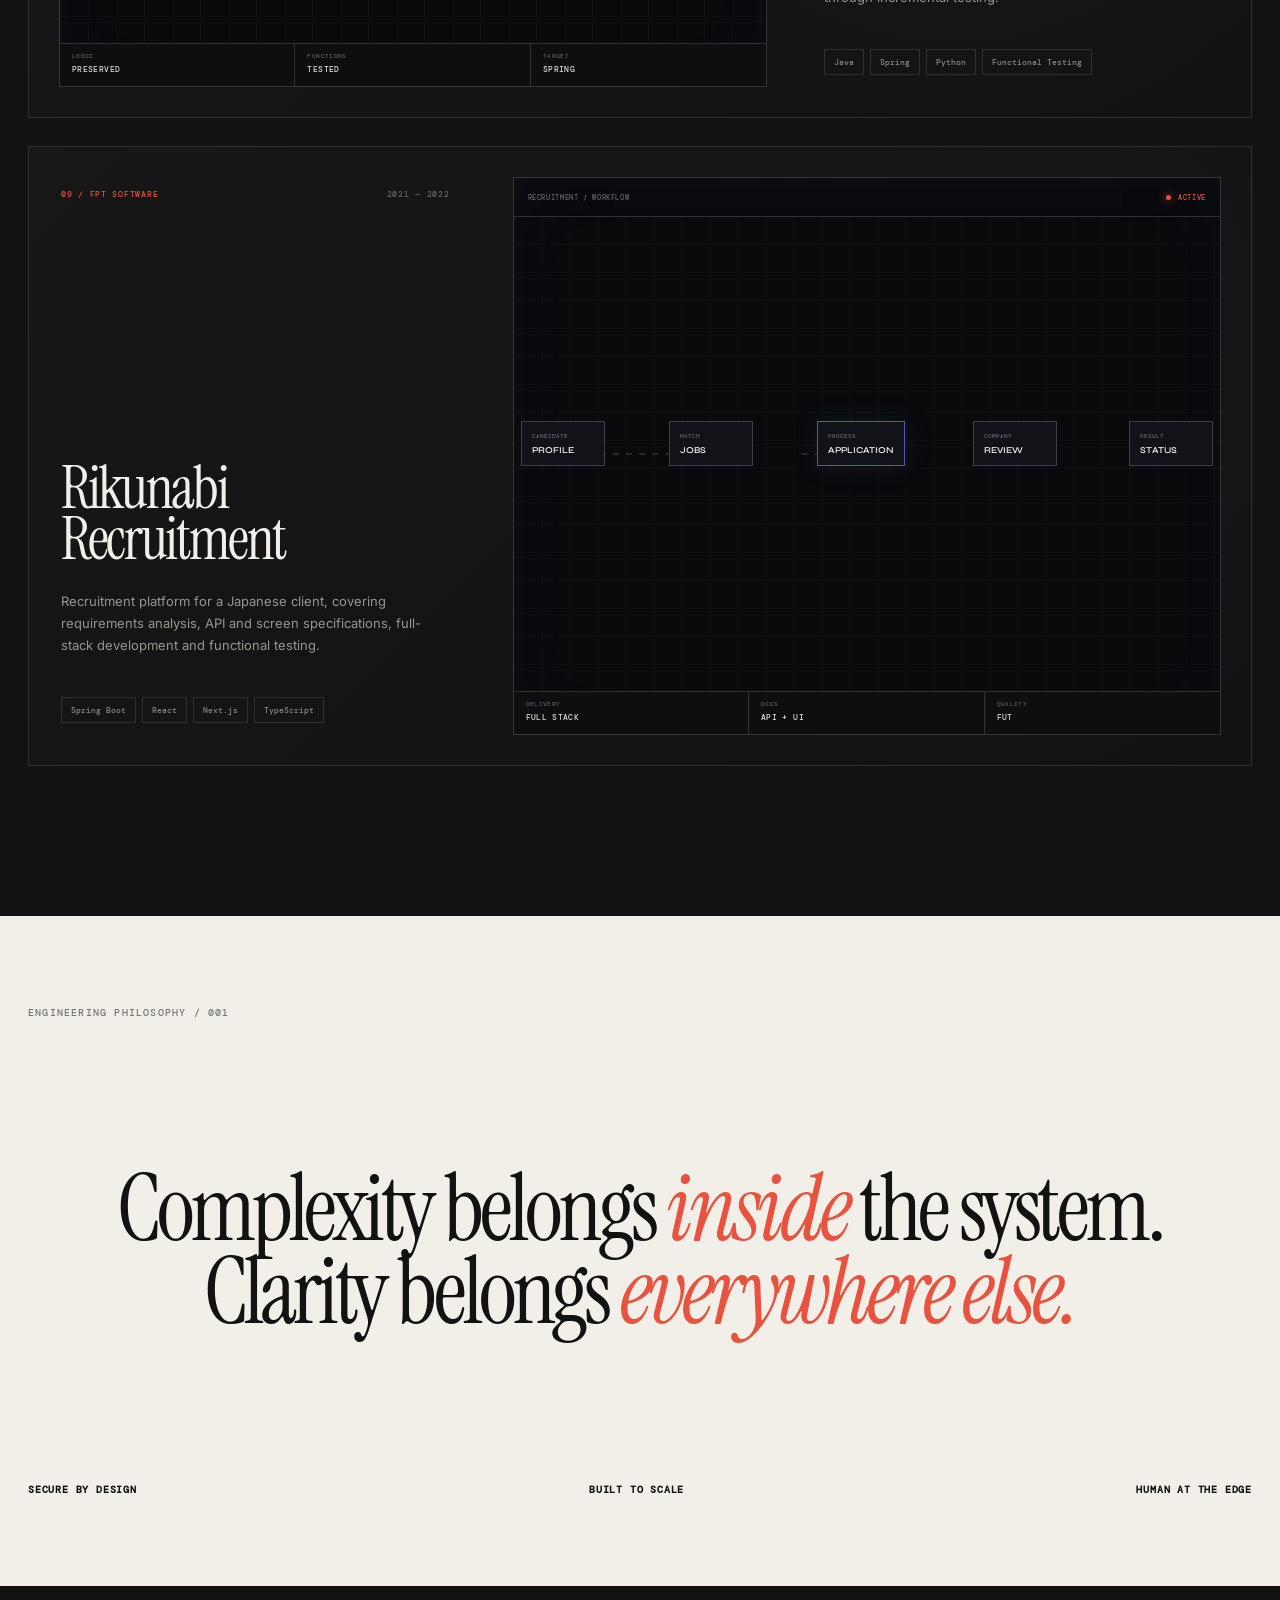
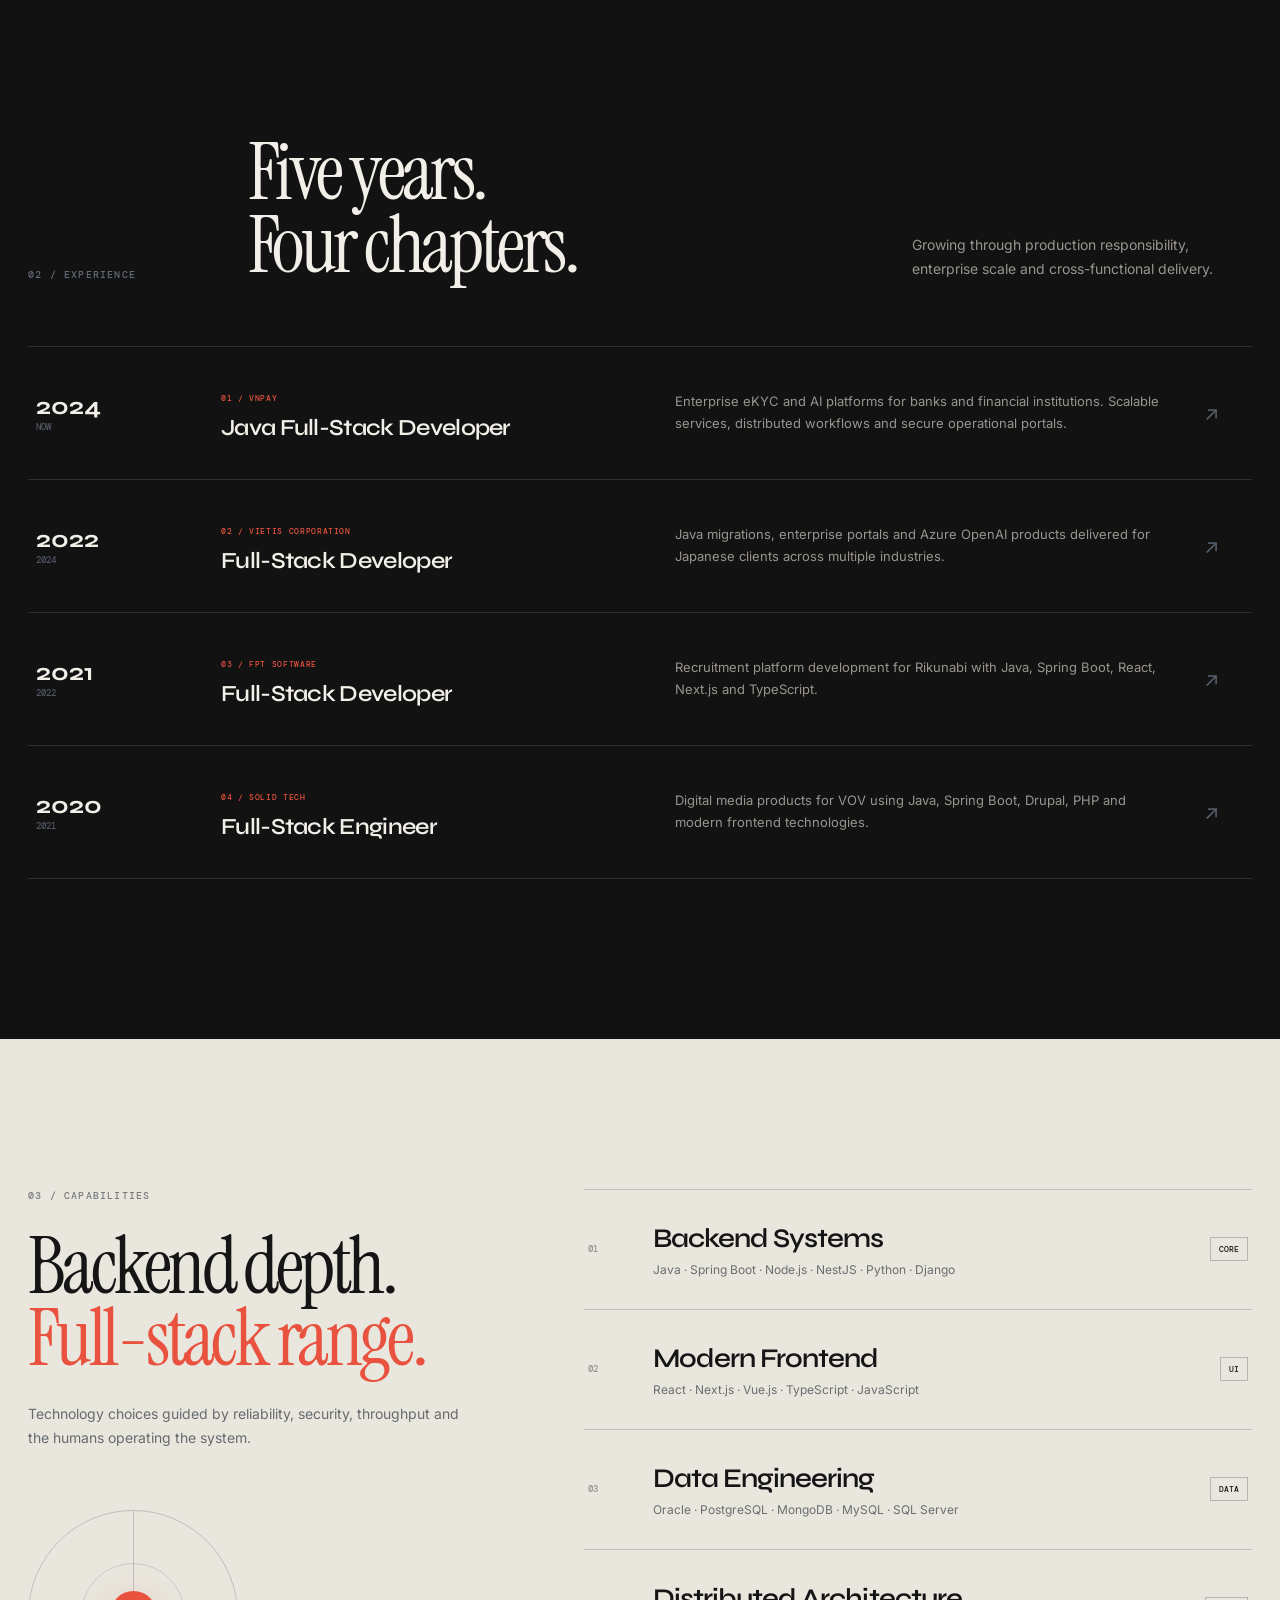
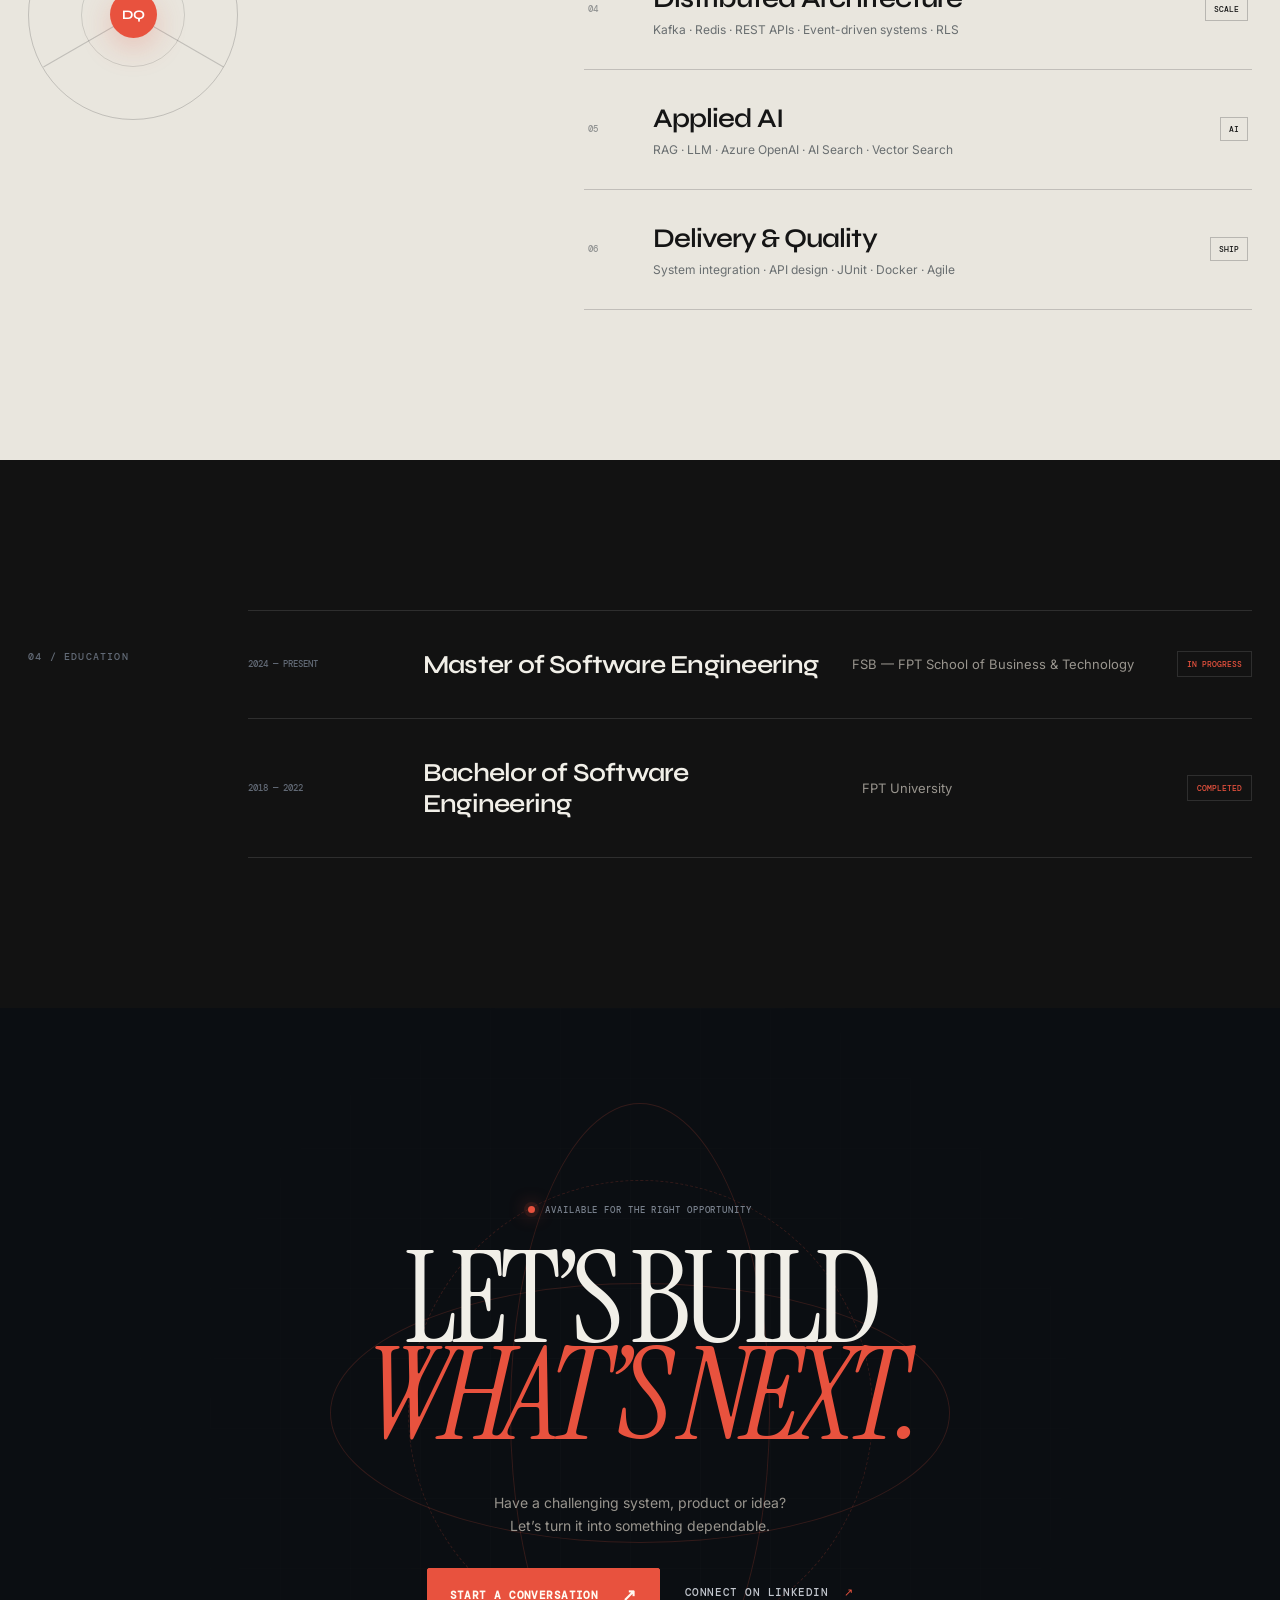
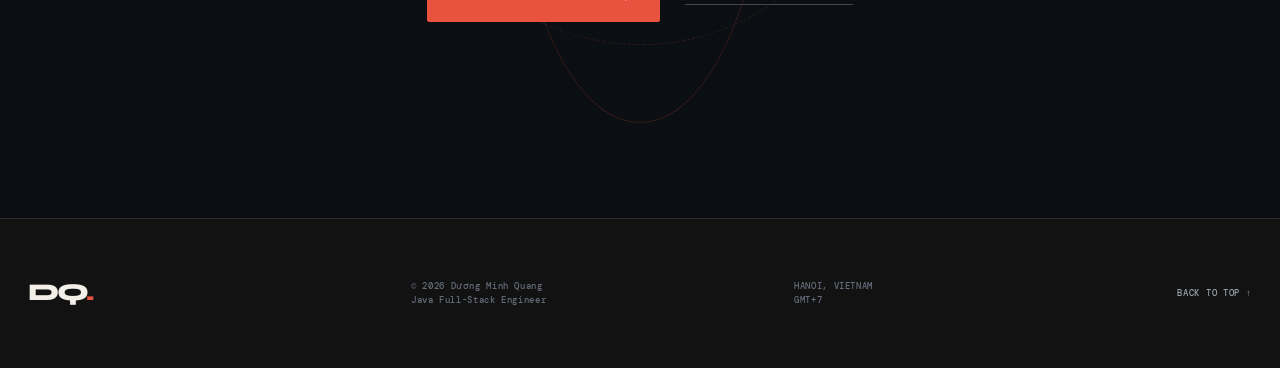
==== commit 8a1385df: "Remove editorial edition header link" ====
--- a/index.html
+++ b/index.html
@@ -31,7 +31,6 @@
         <a href="#experience"><span>02</span> Experience</a>
         <a href="#capabilities"><span>03</span> Stack</a>
       </nav>
-      <a class="availability" href="editorial.html"><i></i> View editorial edition</a>
       <button class="menu-button" type="button" aria-expanded="false" aria-controls="mobile-nav" aria-label="Open navigation"><span></span><span></span></button>
       <nav class="mobile-nav" id="mobile-nav" aria-label="Mobile navigation">
         <a href="#work"><span>01</span> Selected work</a>
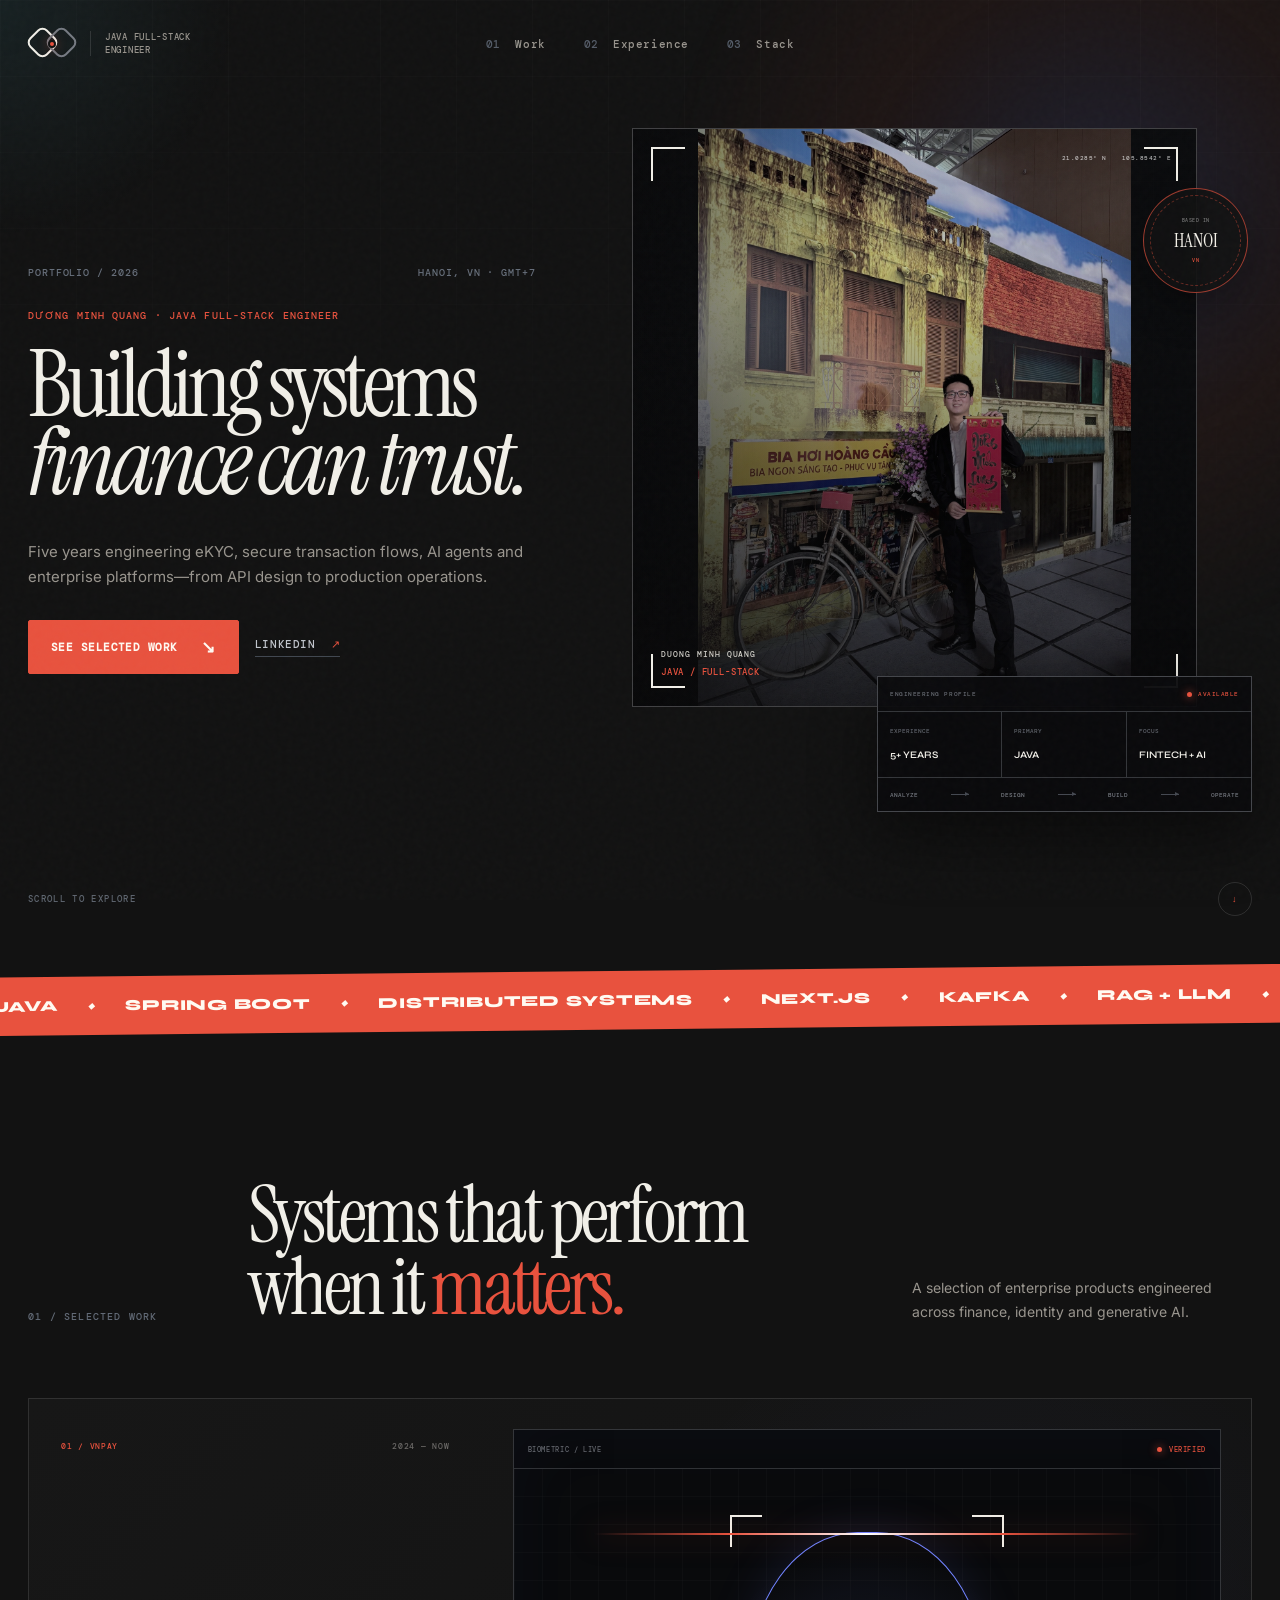
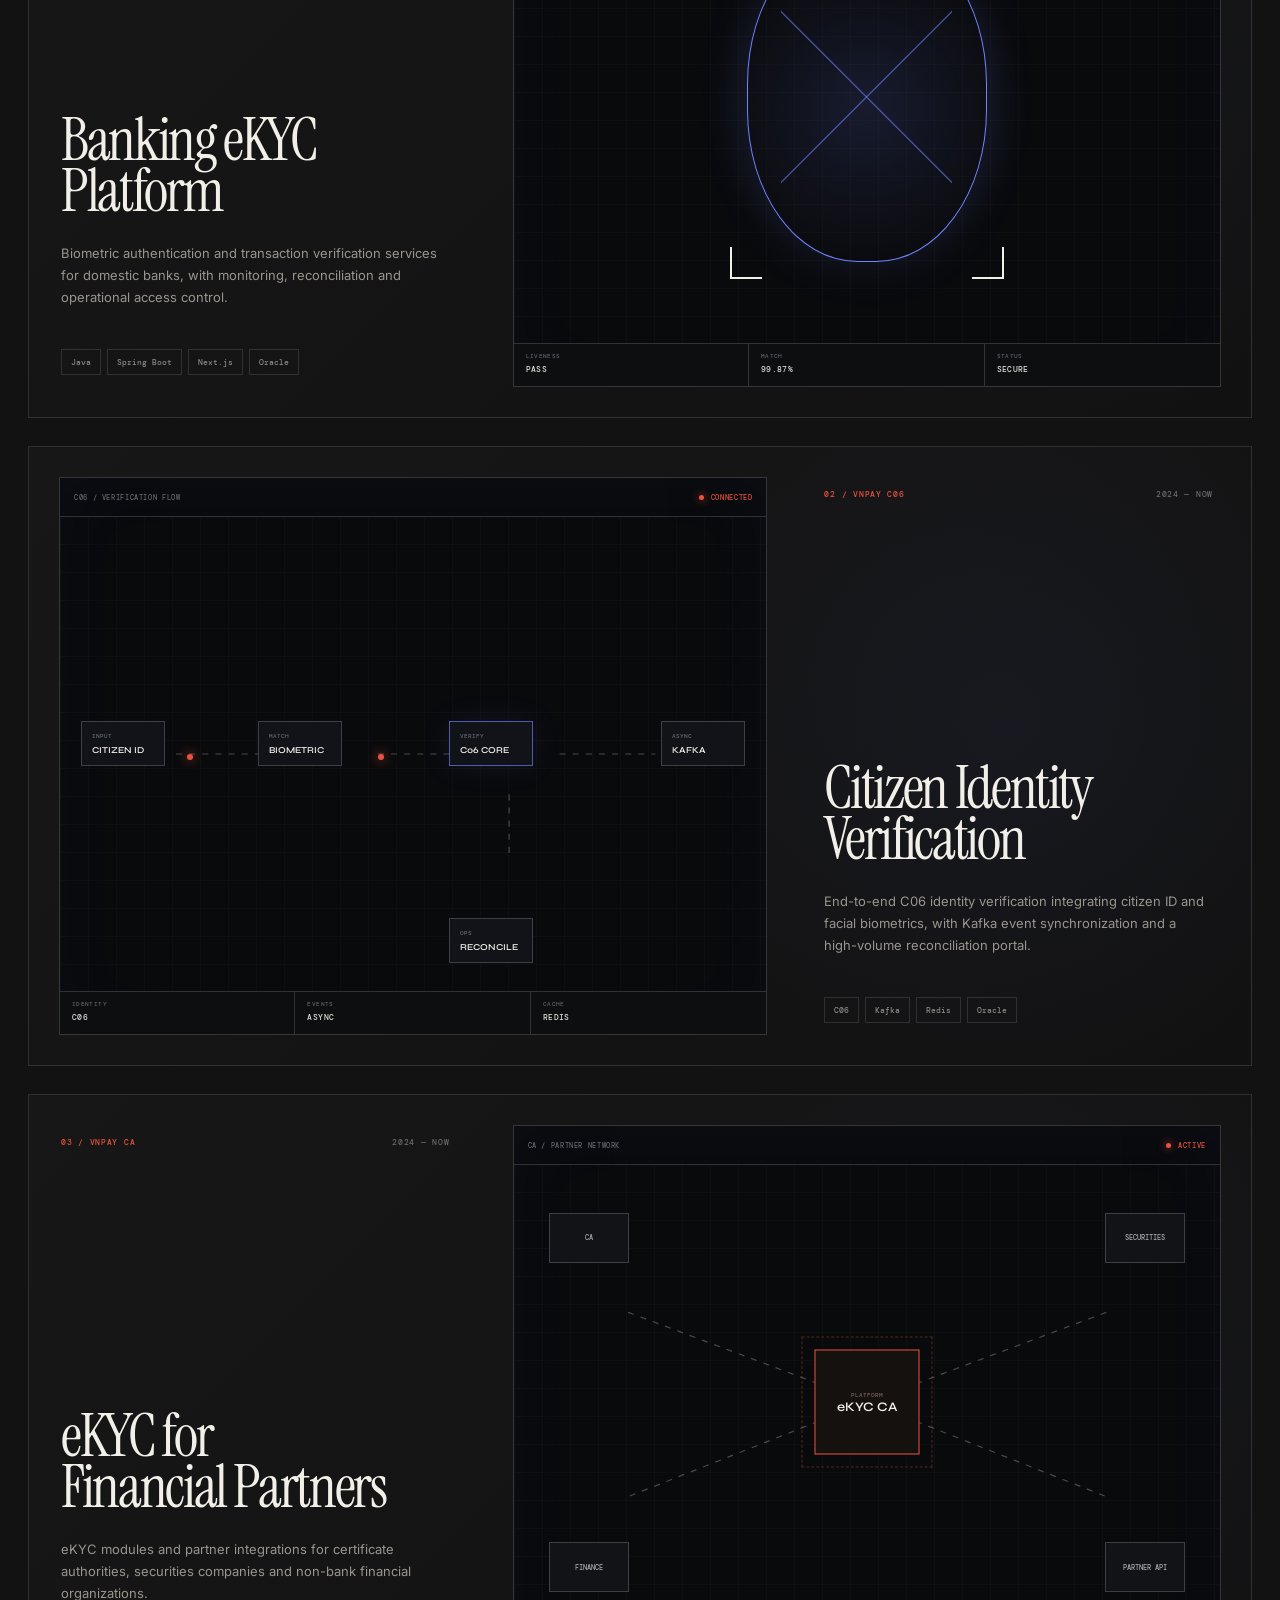
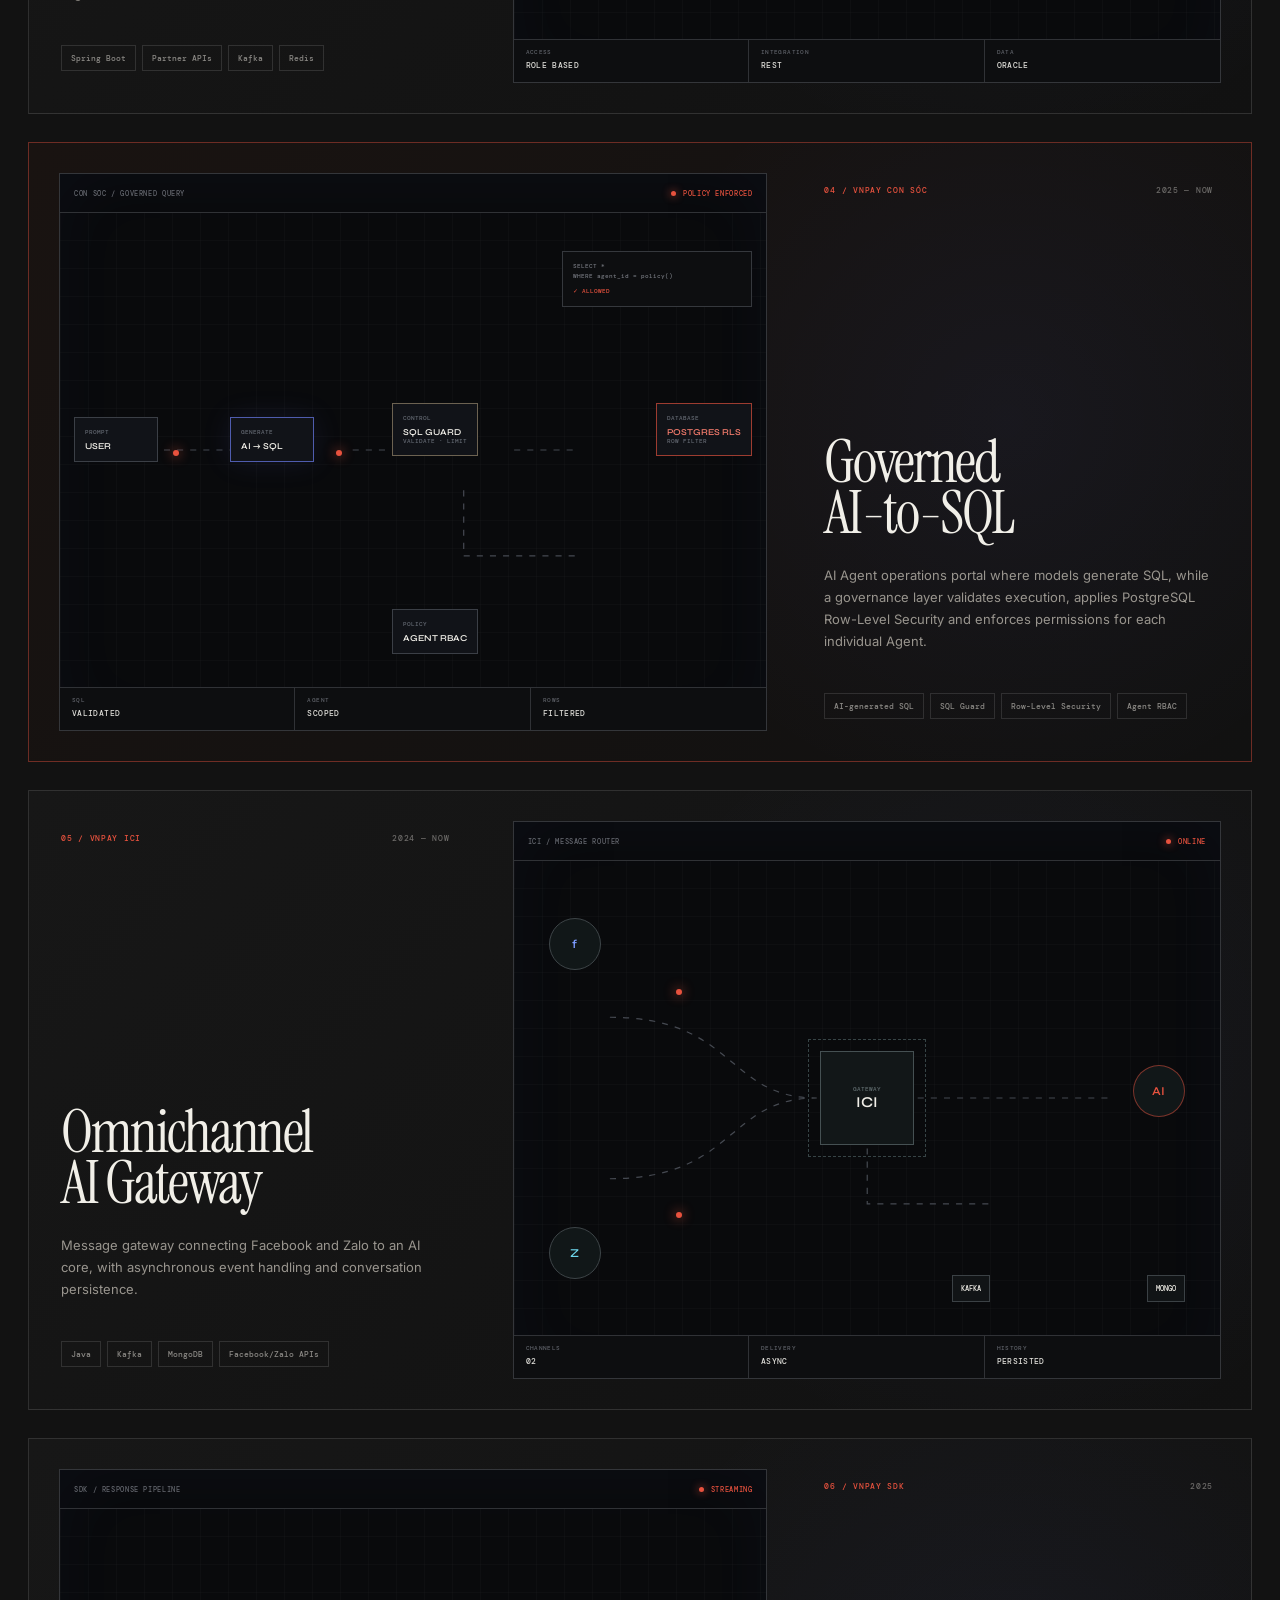
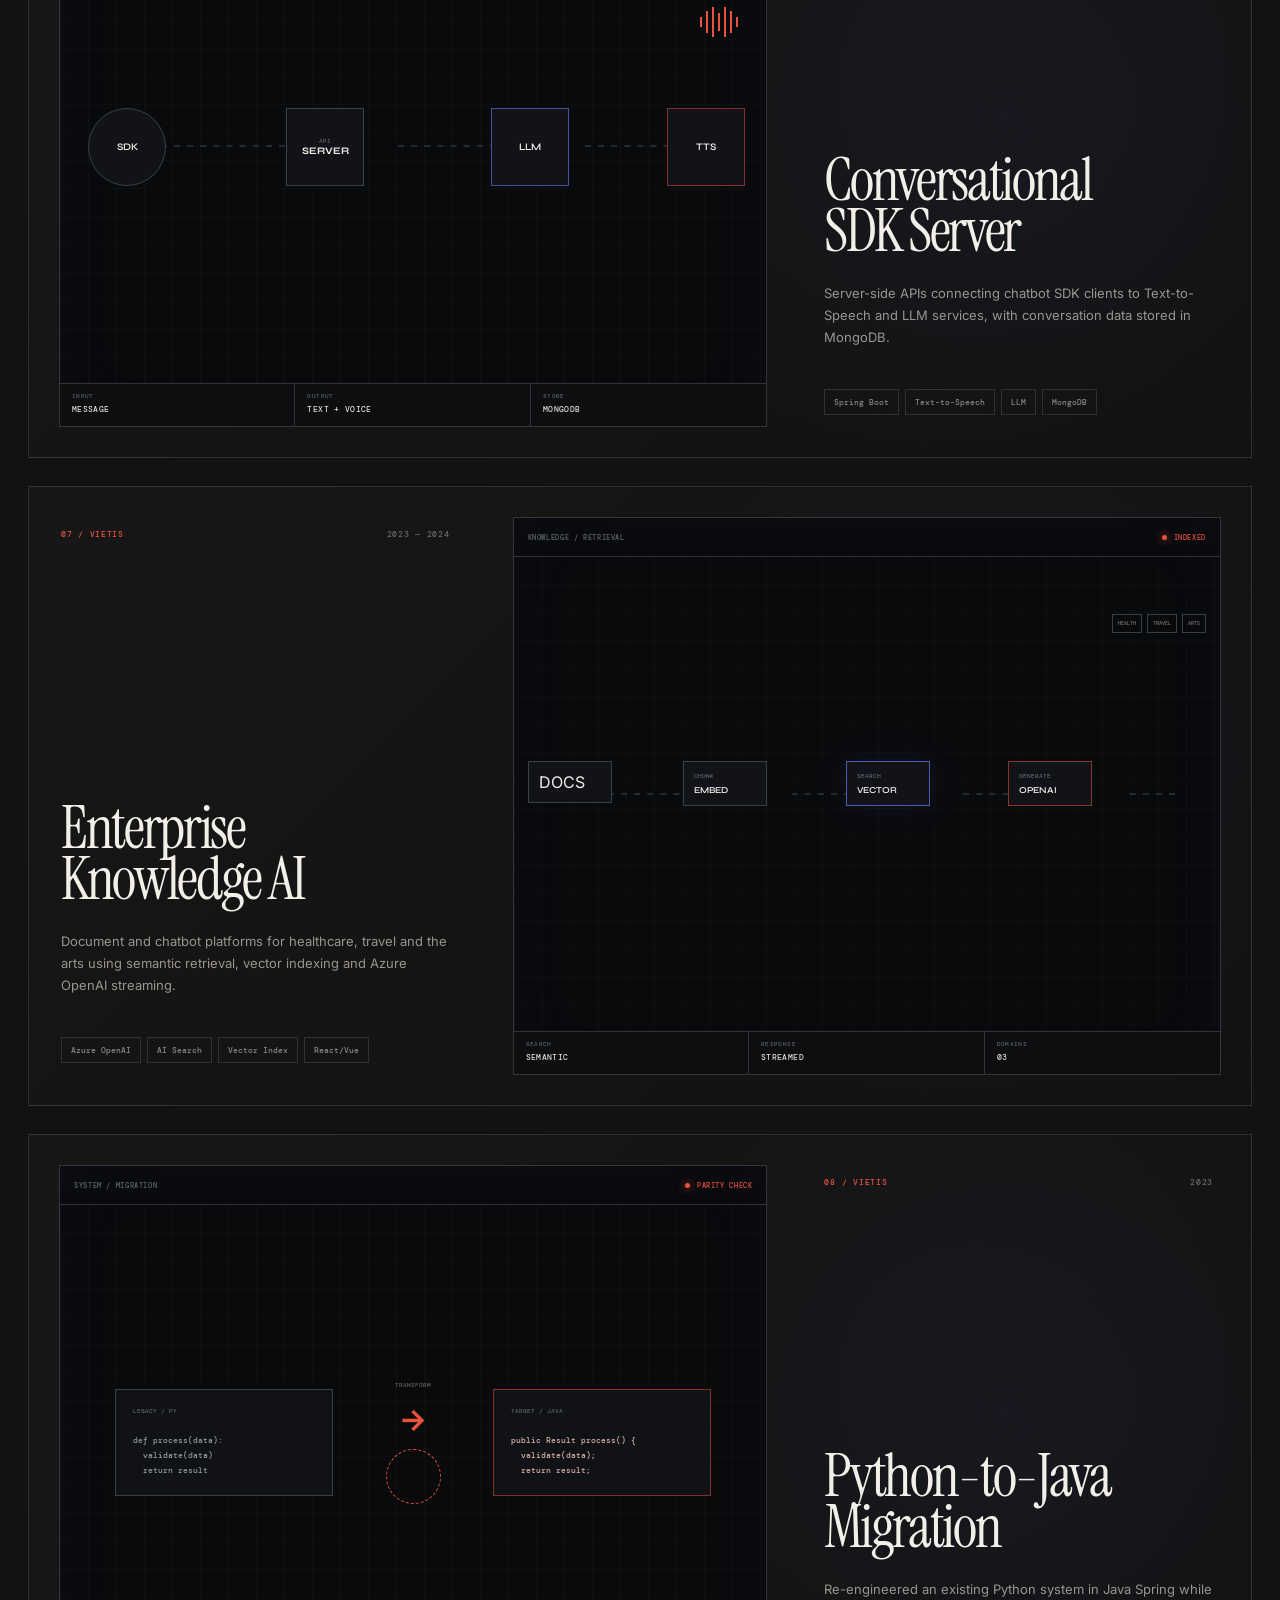
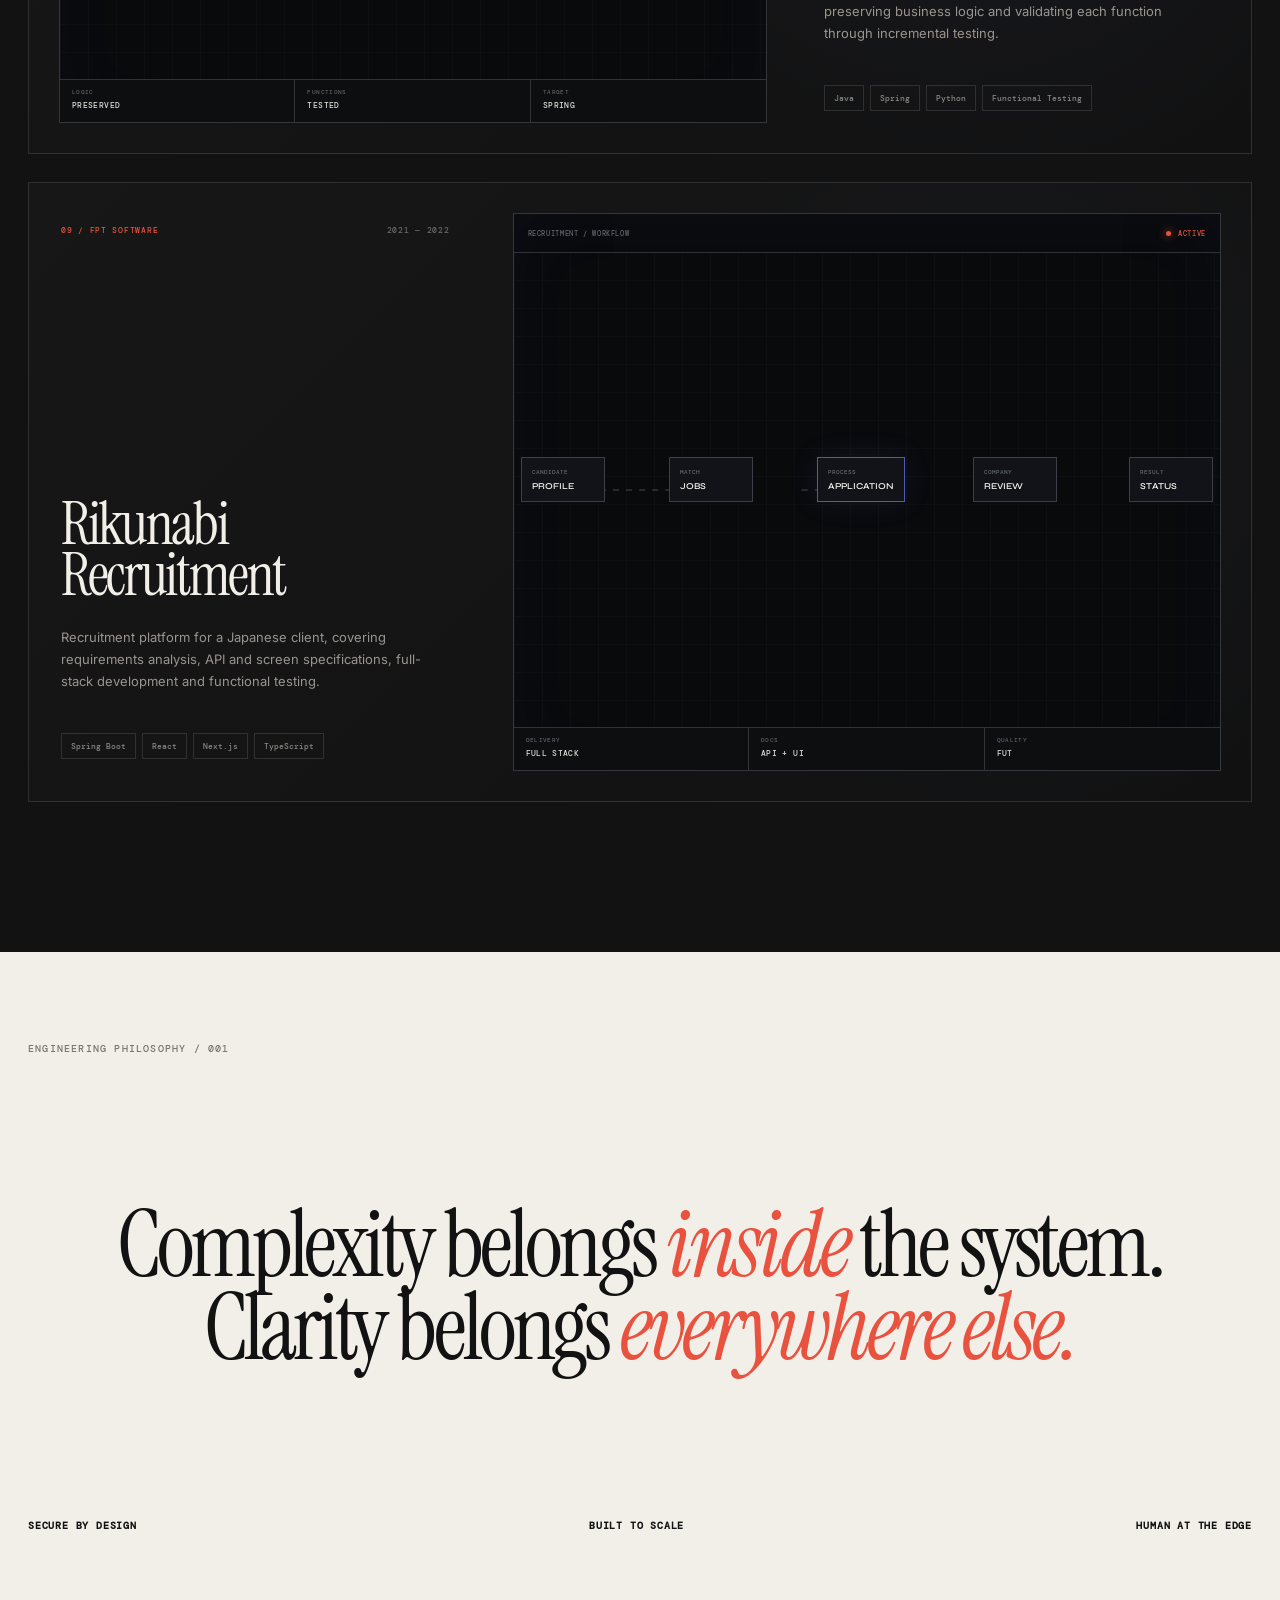
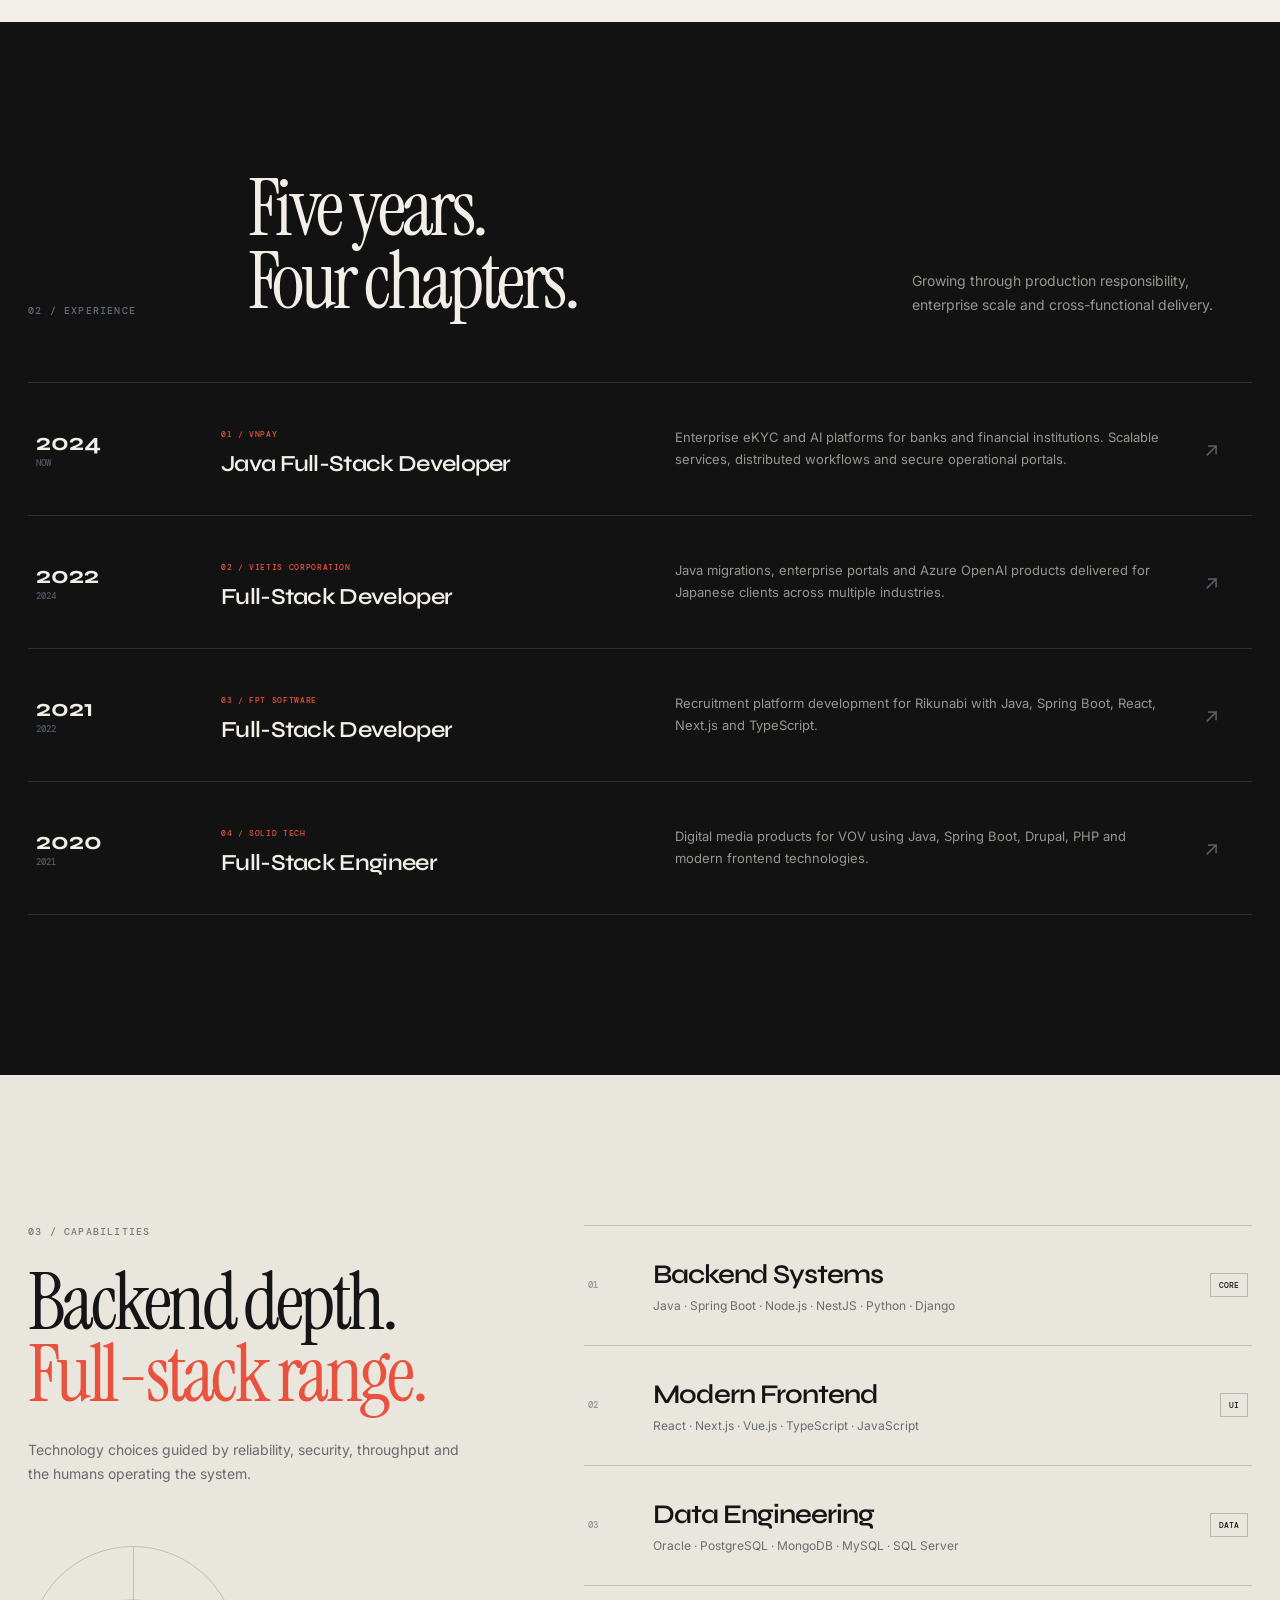
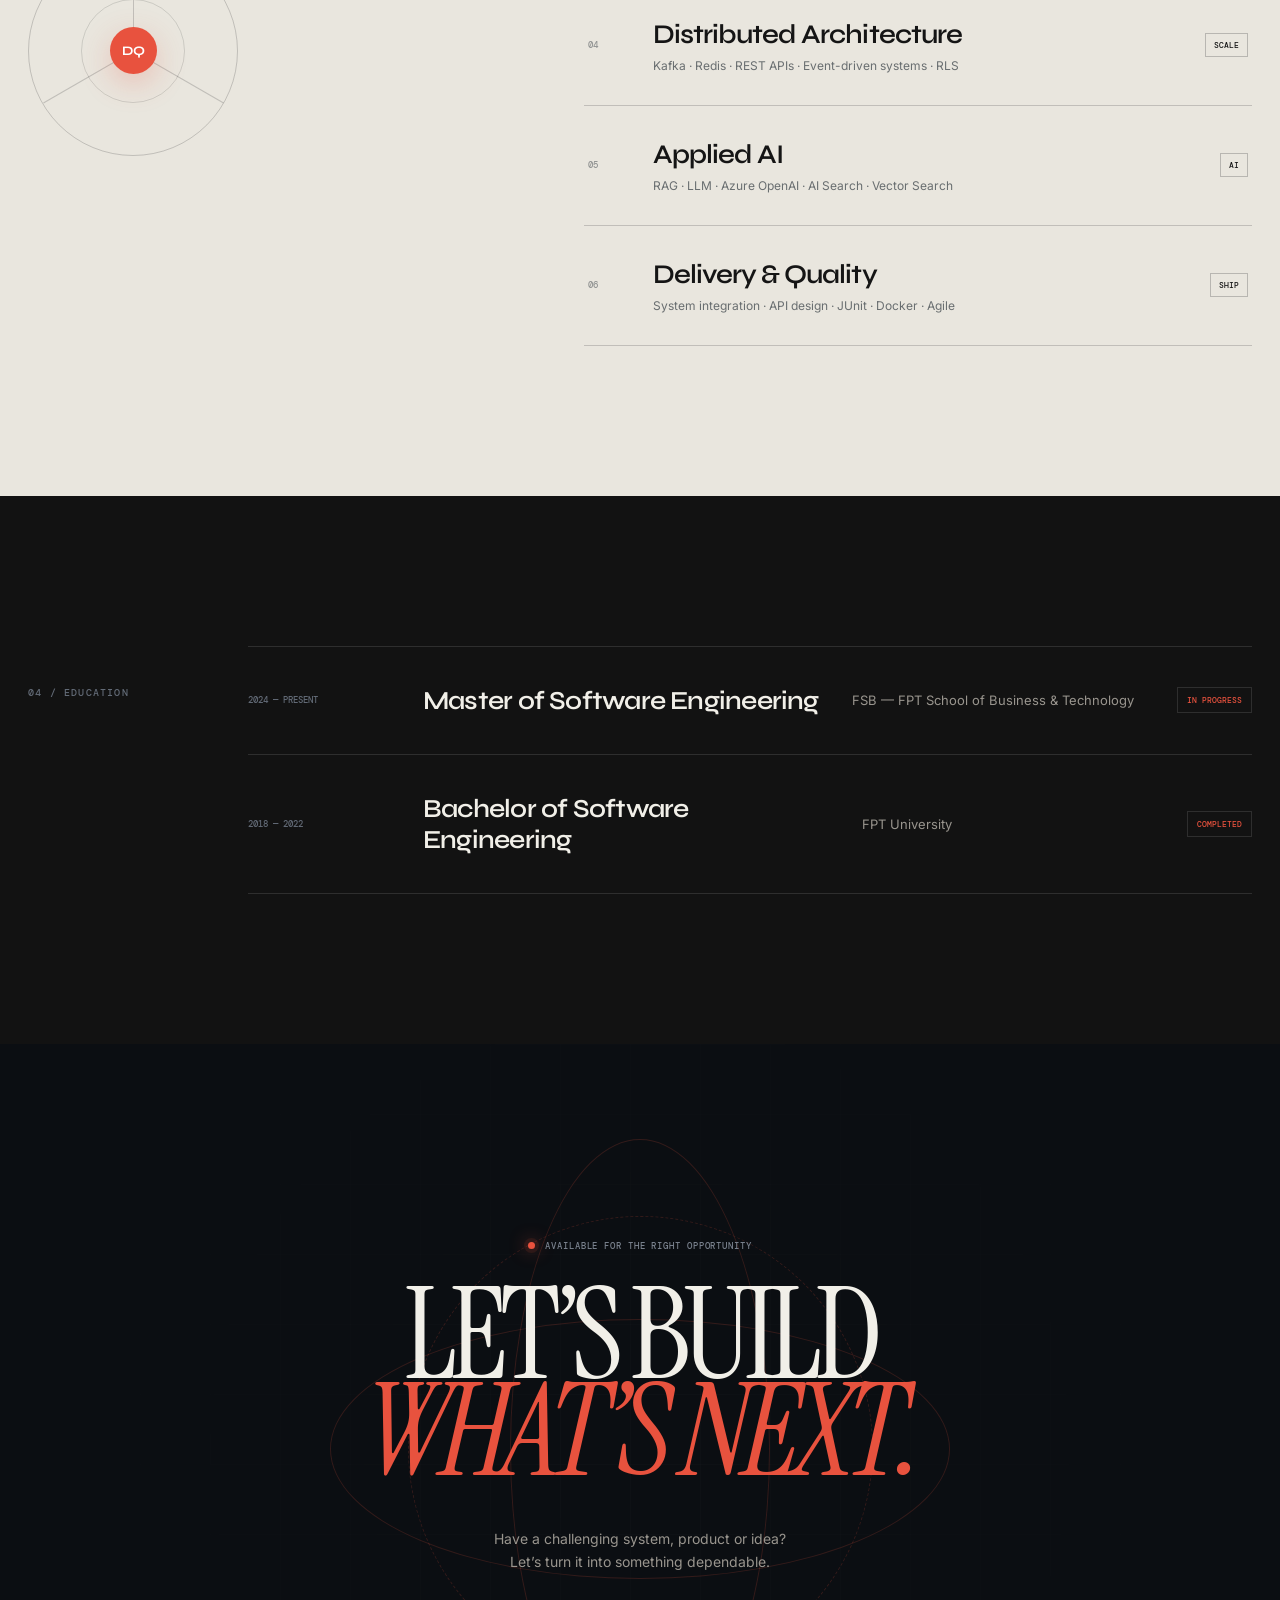
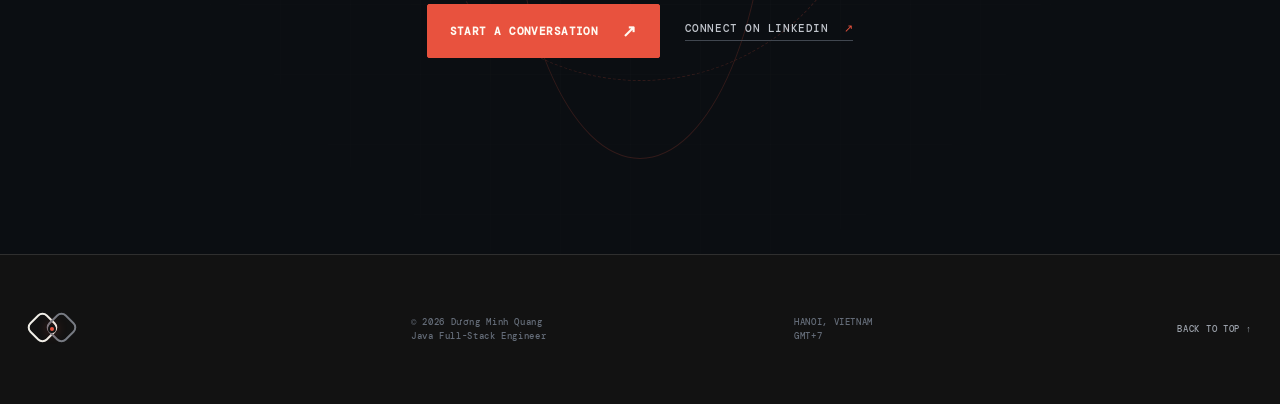
==== commit fd794083: "Show full portrait and introduce geometric brand mark" ====
--- a/index.html
+++ b/index.html
@@ -23,7 +23,7 @@
 
     <header class="site-header">
       <a class="brand" href="#top" aria-label="Dương Minh Quang — back to top">
-        <span class="brand__mark">DQ<span>.</span></span>
+        <span class="brand__glyph" aria-hidden="true"><i></i><i></i><b></b></span>
         <span class="brand__role">Java Full-Stack<br />Engineer</span>
       </a>
       <nav class="nav" aria-label="Primary navigation">
@@ -168,6 +168,6 @@
       </section>
     </main>
 
-    <footer class="footer"><a class="brand__mark" href="#top">DQ<span>.</span></a><p>© <span id="year"></span> Dương Minh Quang<br />Java Full-Stack Engineer</p><p>HANOI, VIETNAM<br />GMT+7</p><a href="#top">BACK TO TOP ↑</a></footer>
+    <footer class="footer"><a class="brand__glyph" href="#top" aria-label="Back to top"><i></i><i></i><b></b></a><p>© <span id="year"></span> Dương Minh Quang<br />Java Full-Stack Engineer</p><p>HANOI, VIETNAM<br />GMT+7</p><a href="#top">BACK TO TOP ↑</a></footer>
   </body>
 </html>
--- a/styles.css
+++ b/styles.css
@@ -36,6 +36,7 @@
 .brand { display: flex; align-items: center; gap: 14px; width: max-content; }
 .brand__mark { font: 800 24px/1 var(--font-display); letter-spacing: -.08em; }
 .brand__mark span { color: var(--signal); }
+.brand__glyph{position:relative;width:48px;height:34px;display:block;flex:0 0 auto}.brand__glyph i{position:absolute;top:3px;width:25px;height:25px;border:2px solid #f1efe8;border-radius:7px;transform:rotate(45deg)}.brand__glyph i:first-child{left:2px}.brand__glyph i:nth-child(2){right:2px;border-color:#777b83}.brand__glyph b{position:absolute;z-index:2;left:50%;top:50%;width:8px;height:8px;border:2px solid var(--bg);border-radius:50%;background:var(--signal);box-shadow:0 0 12px rgba(232,82,62,.45);transform:translate(-50%,-50%)}.brand:hover .brand__glyph i:first-child,.footer .brand__glyph:hover i:first-child{border-color:var(--signal)}
 .brand__role { padding-left: 14px; border-left: 1px solid var(--line); color: var(--muted); font: 500 9px/1.35 var(--font-mono); letter-spacing: .08em; text-transform: uppercase; }
 .nav { display: flex; gap: 38px; }
 .nav a { color: var(--muted); font: 500 11px var(--font-mono); letter-spacing: .05em; transition: color .2s; }
@@ -231,6 +232,7 @@
 @media(max-width:760px){.hero__copy{width:100%;min-width:0;overflow:hidden}.hero h1{width:100%;max-width:100%;font-size:clamp(49px,13.4vw,58px);line-height:.87}.hero h1 span,.hero h1 strong{width:100%;max-width:100%;white-space:normal;overflow-wrap:normal}.hero__actions{flex-direction:column;align-items:flex-start}.project-catalog{gap:18px}.project-case,.project-case--reverse{padding:22px;gap:30px}.project-case__info{min-height:410px}.project-case h3{font-size:clamp(49px,15vw,66px)}.model{min-height:390px}.model__metrics span{padding:7px 5px}.flow-node,.sql-node,.knowledge-node,.recruit-node{min-width:58px;padding:6px}.flow-node strong,.sql-node strong,.knowledge-node strong,.recruit-node strong{font-size:6px}.flow-node.n1{left:1%}.flow-node.n2{left:24%}.flow-node.n3{left:48%}.flow-node.n4{right:1%}.flow-node.n5{left:48%}.partner-node{width:61px;font-size:5px}.partner-core{width:82px;height:82px}.sql-node.q1{left:1%}.sql-node.q2{left:21%}.sql-node.q3{left:42%}.sql-node.q4{left:42%}.sql-node.q5{right:1%}.sql-snippet{width:135px}.round-node{width:43px;height:43px}.ici-core{width:75px;height:75px}.mini-node.c4{left:58%}.voice-node{width:57px;height:57px;font-size:7px}.voice-node.v1{left:1%}.voice-node.v2{left:26%}.voice-node.v3{left:52%}.voice-node.v4{right:1%}.knowledge-node.k1{left:1%}.knowledge-node.k2{left:21%}.knowledge-node.k3{left:42%}.knowledge-node.k4{left:63%}.knowledge-domains{top:13%;flex-direction:column}.migration-canvas{grid-template-columns:1fr 55px 1fr;gap:8px;padding:35px 12px}.code-panel{padding:9px}.code-panel code{font-size:5px}.migration-core i{width:35px;height:35px}.recruit-node.r1{left:1%}.recruit-node.r2{left:20%}.recruit-node.r3{left:40%}.recruit-node.r4{left:61%}.recruit-node.r5{right:1%}.face-model{width:175px;height:245px}}
 
 @media(max-width:760px){.hero{grid-template-columns:minmax(0,1fr)}.hero__copy{width:100%;max-width:calc(100vw - 36px);min-width:0}.hero__bottom,.hero__bottom>p{width:100%;max-width:100%}.hero-portrait{width:100%;max-width:calc(100vw - 36px);height:570px;min-height:570px;margin-top:20px}.portrait__frame{inset:0}.portrait__frame img{object-position:58% 50%}.portrait-console{right:12px;bottom:22px;width:calc(100% - 24px)}.portrait-badge{right:12px;top:18px;width:86px;height:86px}.portrait__label{left:20px;bottom:145px}.portrait__coordinates{display:none}}
-.portrait__frame img{transform:scale(1.28);transform-origin:67% 62%}
-@media(max-width:760px){.portrait__frame img{transform:scale(1.22);transform-origin:67% 61%}}
+.hero-portrait{width:min(620px,100%);height:min(760px,76vh);min-height:650px}.portrait__frame{inset:0 55px 105px 0;background:#0b0c0e}.portrait__frame img{object-fit:contain;object-position:center;transform:none}.portrait-console{bottom:0}.portrait-badge{right:4px}
+@media(max-width:1100px){.hero-portrait{width:min(620px,100%);height:760px}}
+@media(max-width:760px){.hero-portrait{height:680px;min-height:680px}.portrait__frame{inset:0 0 112px}.portrait__frame img{object-fit:contain;object-position:center;transform:none}.portrait-console{bottom:0}.portrait__label{bottom:25px}.portrait-badge{right:12px}}
 @media (prefers-reduced-motion:reduce){*,*::before,*::after{scroll-behavior:auto!important;animation-duration:.01ms!important;animation-iteration-count:1!important;transition-duration:.01ms!important}.reveal{opacity:1;transform:none}.cursor-glow{display:none}}
